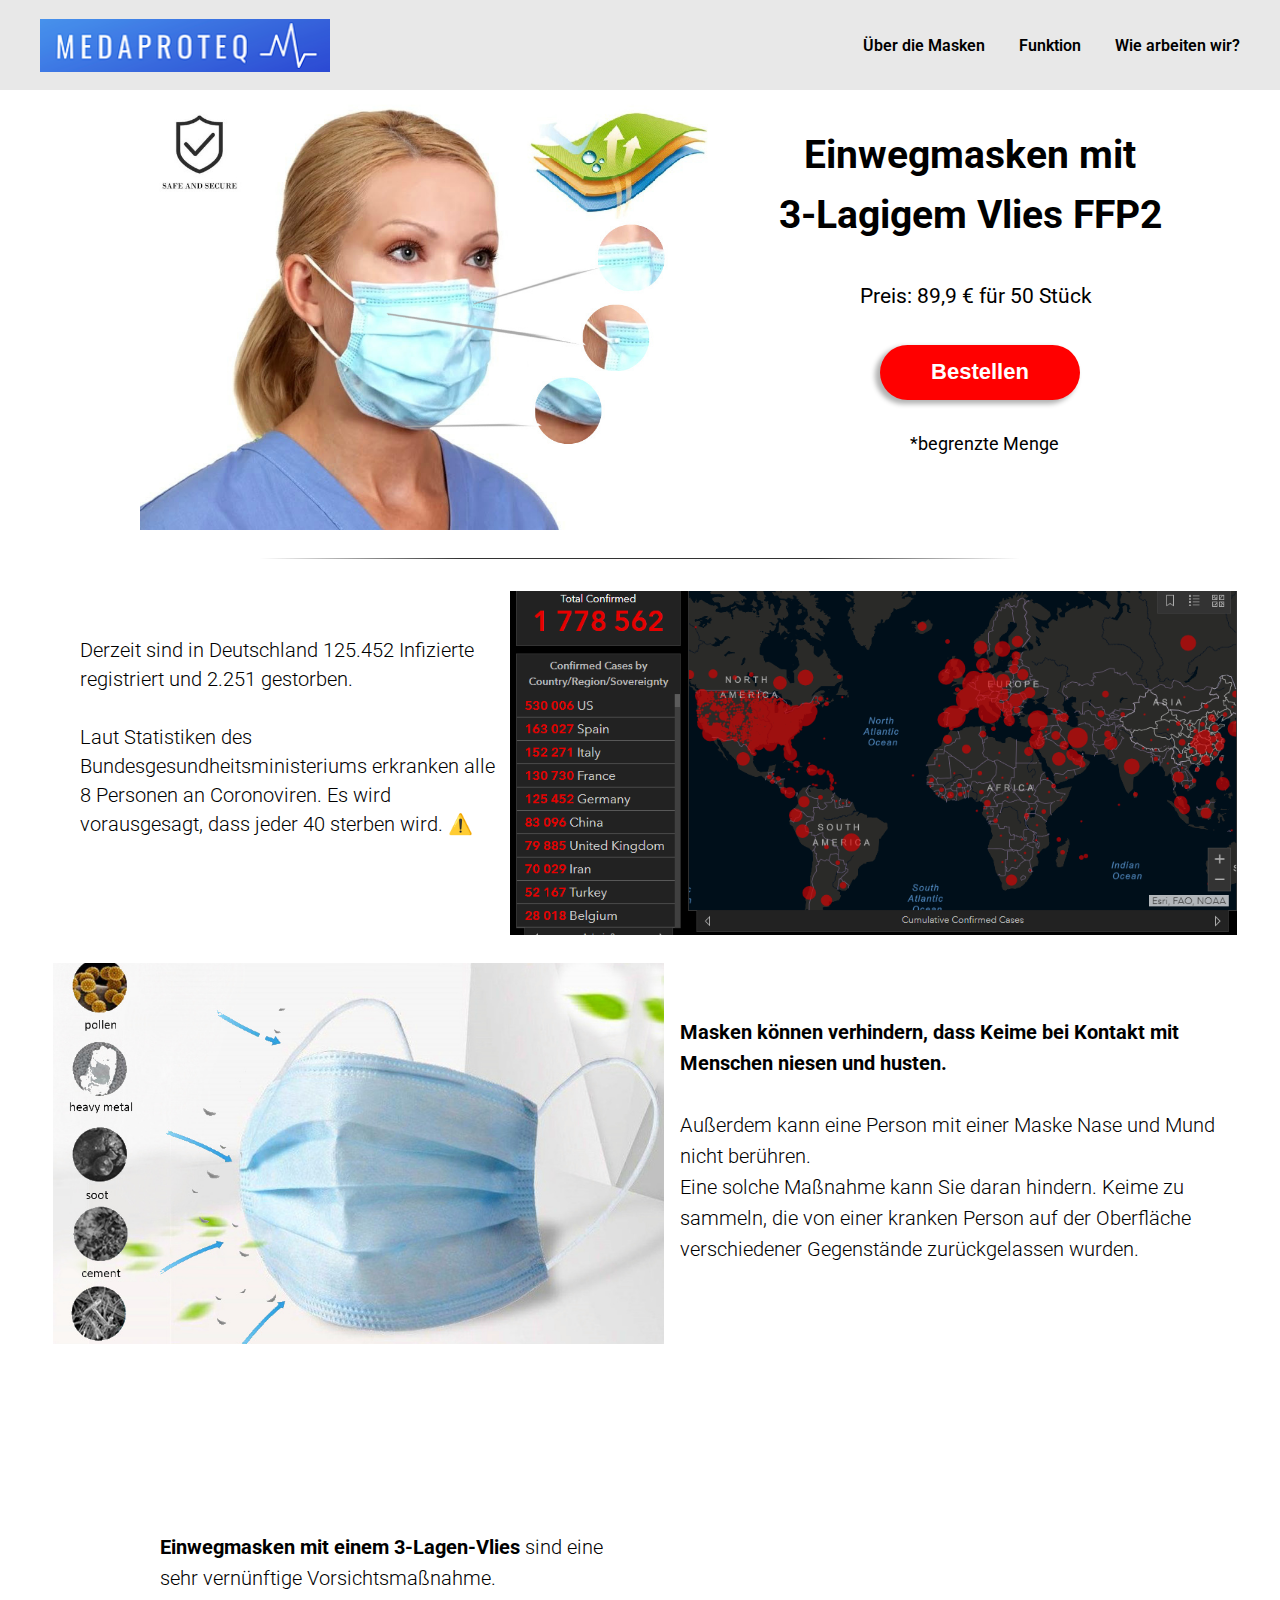
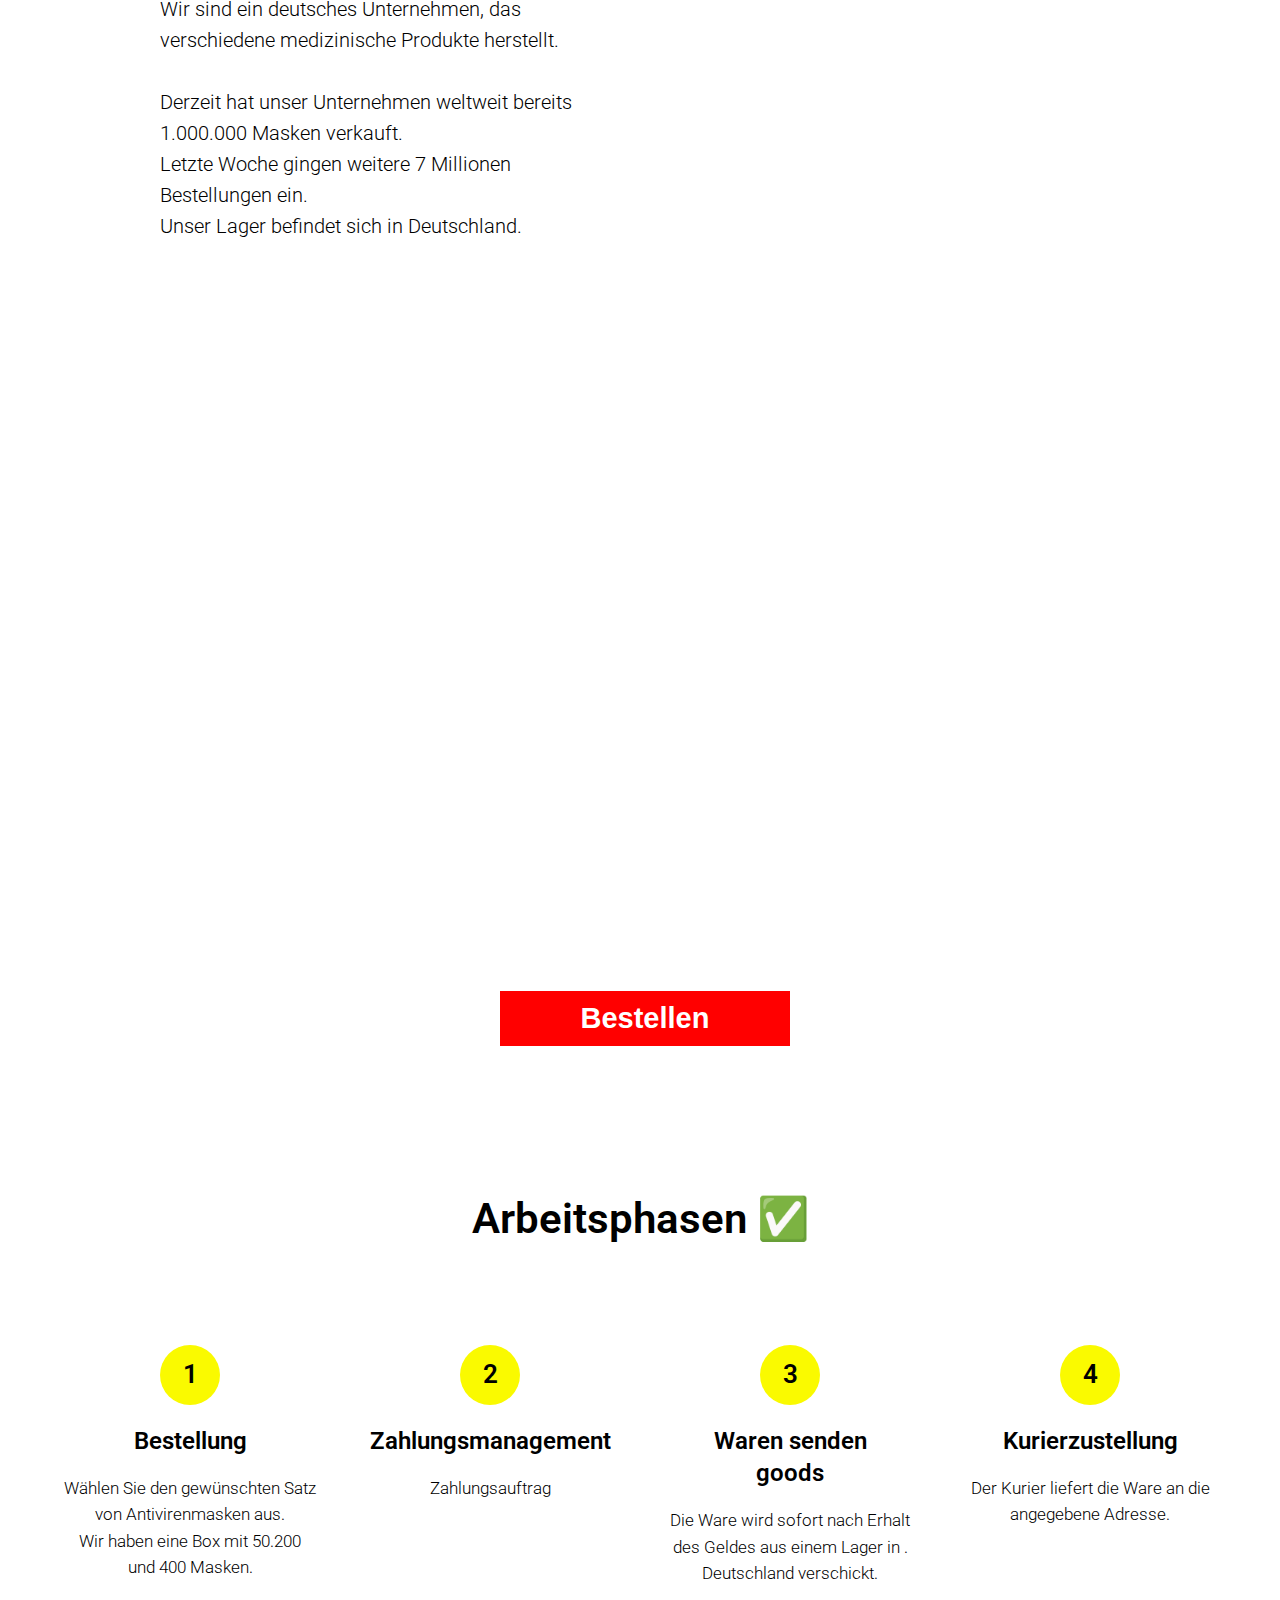
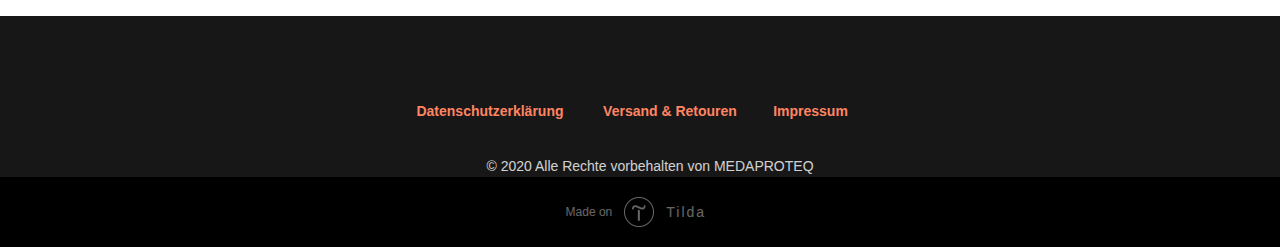
==== index.html @ 8106371a "1" ====
<!DOCTYPE html><html> <head><meta charset="utf-8" /><meta http-equiv="Content-Type" content="text/html; charset=utf-8" /><meta name="viewport" content="width=device-width, initial-scale=1.0" /> <!--metatextblock--><title>Blank page</title><meta property="og:url" content="http://oxyclean.shop/page10511395.html" /><meta property="og:title" content="Blank page" /><meta property="og:description" content="" /><meta property="og:type" content="website" /><meta property="og:image" content="images/tild3366-3938-4364-a331-626639383735__-__resize__504x__Screenshot_10.png" /> <link rel="canonical" href="http://oxyclean.shop/page10511395.html"><!--/metatextblock--><meta property="fb:app_id" content="257953674358265" /><meta name="format-detection" content="telephone=no" /><meta http-equiv="x-dns-prefetch-control" content="on"><link rel="shortcut icon" href="images/tild3234-3461-4661-b761-613837396433__oxyclean_itc-3_2.ico" type="image/x-icon" /><!-- Assets --><link rel="stylesheet" href="css/tilda-grid-3.0.min.css" type="text/css" media="all" /><link rel="stylesheet" href="css/tilda-blocks-2.12.css?t=1586794674" type="text/css" media="all" /><link rel="stylesheet" href="css/tilda-animation-1.0.min.css" type="text/css" media="all" /><link rel="stylesheet" href="css/tilda-menusub-1.0.min.css" type="text/css" media="all" /><link rel="stylesheet" href="css/tilda-slds-1.4.min.css" type="text/css" media="all" /><link rel="stylesheet" href="css/tilda-zoom-2.0.min.css" type="text/css" media="all" /><script src="js/jquery-1.10.2.min.js"></script><script src="js/tilda-scripts-2.8.min.js"></script><script src="js/tilda-blocks-2.7.js?t=1586794674"></script><script src="js/lazyload-1.3.min.js" charset="utf-8"></script><script src="js/tilda-animation-1.0.min.js" charset="utf-8"></script><script src="js/tilda-menusub-1.0.min.js" charset="utf-8"></script><script src="js/tilda-slds-1.4.min.js" charset="utf-8"></script><script src="js/hammer.min.js" charset="utf-8"></script><script src="js/tilda-zoom-2.0.min.js" charset="utf-8"></script><script type="text/javascript">window.dataLayer = window.dataLayer || [];</script><script type="text/javascript">if((/bot|google|yandex|baidu|bing|msn|duckduckbot|teoma|slurp|crawler|spider|robot|crawling|facebook/i.test(navigator.userAgent))===false && typeof(sessionStorage)!='undefined' && sessionStorage.getItem('visited')!=='y'){	var style=document.createElement('style');	style.type='text/css';	style.innerHTML='@media screen and (min-width: 980px) {.t-records {opacity: 0;}.t-records_animated {-webkit-transition: opacity ease-in-out .2s;-moz-transition: opacity ease-in-out .2s;-o-transition: opacity ease-in-out .2s;transition: opacity ease-in-out .2s;}.t-records.t-records_visible {opacity: 1;}}';	document.getElementsByTagName('head')[0].appendChild(style);	$(document).ready(function() { $('.t-records').addClass('t-records_animated'); setTimeout(function(){ $('.t-records').addClass('t-records_visible'); sessionStorage.setItem('visited','y'); },400);	});
}</script></head><body class="t-body" style="margin:0;"><!--allrecords--><div id="allrecords" data-tilda-export="yes" class="t-records" data-hook="blocks-collection-content-node" data-tilda-project-id="2121983" data-tilda-page-id="10511395" data-tilda-formskey="8c8ab8e0c16f15c90aae7429c4722054" ><div id="rec179767242" class="r t-rec t-screenmin-480px" style="background-color:#ffffff; " data-animationappear="off" data-record-type="456" data-screen-min="480px" data-bg-color="#ffffff"><!-- T456 --><div id="nav179767242marker"></div> <div class="t456__mobile"> <div class="t456__mobile_container"> <div class="t456__mobile_text t-name t-name_md" field="text">&nbsp;</div> <div class="t456__burger"> <span></span> <span></span> <span></span> <span></span> </div> </div> </div><div id="nav179767242" class="t456 t456__hidden t456__positionstatic " style="background-color: rgba(232,232,232,1); height:10vh; " data-bgcolor-hex="#e8e8e8" data-bgcolor-rgba="rgba(232,232,232,1)" data-navmarker="nav179767242marker" data-appearoffset="" data-bgopacity-two="" data-menushadow="" data-bgopacity="1" data-menu-items-align="right" data-menu="yes"> <div class="t456__maincontainer " style="height:10vh;"> <div class="t456__leftwrapper" style=""> <div style="display: block;"> <img src="images/tild3366-3938-4364-a331-626639383735__screenshot_10.png" class="t456__imglogo t456__imglogomobile" imgfield="img" style="max-width: 290px; width: 290px;" alt=""> </div> </div> <div class="t456__rightwrapper t456__menualign_right" style=""> <ul class="t456__list"> <li class="t456__list_item"><a class="t-menu__link-item" href="#rec179734307" data-menu-submenu-hook="" style="color:#000000;font-weight:600;" data-menu-item-number="1">Über die Masken</a> </li> <li class="t456__list_item"><a class="t-menu__link-item" href="#rec179719681" data-menu-submenu-hook="" style="color:#000000;font-weight:600;" data-menu-item-number="2">Funktion</a> </li> <li class="t456__list_item"><a class="t-menu__link-item" href="#rec179720417" data-menu-submenu-hook="" style="color:#000000;font-weight:600;" data-menu-item-number="3">Wie arbeiten wir?</a> </li> </ul> </div> </div></div><style>@media screen and (max-width: 980px) { #rec179767242 .t456__leftcontainer{ padding: 20px; }
}
@media screen and (max-width: 980px) { #rec179767242 .t456__imglogo{ padding: 20px 0; }
}</style><script type="text/javascript"> $(document).ready(function() { t456_highlight(); });
$(window).resize(function() { t456_setBg('179767242');
});
$(document).ready(function() { t456_setBg('179767242');
});</script><script type="text/javascript"> $(document).ready(function() { t456_createMobileMenu('179767242'); }); </script><script type="text/javascript"> $(document).ready(function() { setTimeout(function(){ t_menusub_init('179767242'); }, 500); });</script><style>@media screen and (max-width: 980px) { #rec179767242 .t-menusub__menu .t-menusub__link-item { color:#000000 !important; } #rec179767242 .t-menusub__menu .t-menusub__link-item.t-active { color:#000000 !important; }
}</style><!--[if IE 8]><style>#rec179767242 .t456 { filter: progid:DXImageTransform.Microsoft.gradient(startColorStr='#D9e8e8e8', endColorstr='#D9e8e8e8');
}</style><![endif]--> </div><div id="rec179773258" class="r t-rec t-screenmax-480px" style=" " data-animationappear="off" data-record-type="327" data-screen-max="480px" ><!-- T282 --><div id="nav179773258marker"></div><div id="nav179773258" class="t282 " data-menu="yes" data-appearoffset=""> <div class="t282__container t282__positionabsolute" style=""> <div class="t282__container__bg" style=" " data-bgcolor-hex="" data-bgcolor-rgba="" data-navmarker="nav179773258marker" data-appearoffset="" data-bgopacity="1" data-menu-shadow="0px 1px 3px rgba(0,0,0,0.)"></div> <div class="t282__container__bg_opened" style="background-color:#ebebeb;"></div> <div class="t282__menu__content "> <div class="t282__logo__container" style="height:80px;"> <div class="t282__burger"> <span style="background-color:#000000;"></span> <span style="background-color:#000000;"></span> <span style="background-color:#000000;"></span> <span style="background-color:#000000;"></span> </div> </div> </div> </div> <div class="t282__menu__container t282__closed"> <div class="t282__menu__wrapper" style="background-color:#ebebeb;"> <div class="t282__menu"> <div class="t282__menu__items"> <a class="t282__menu__item t-heading t-heading_md t-menu__link-item" href="#rec179734307" data-menu-submenu-hook="" style="color:#000000;font-size:24px;font-weight:400;">О масках</a> <a class="t282__menu__item t-heading t-heading_md t-menu__link-item" href="#rec179719681" data-menu-submenu-hook="" style="color:#000000;font-size:24px;font-weight:400;">Характеристика</a> <a class="t282__menu__item t-heading t-heading_md t-menu__link-item" href="#rec179720417" data-menu-submenu-hook="" style="color:#000000;font-size:24px;font-weight:400;">Как мы работаем</a> <a class="t282__menu__item t-heading t-heading_md t-menu__link-item" href="#rec179720458" data-menu-submenu-hook="" style="color:#000000;font-size:24px;font-weight:400;">Контакт</a> </div> </div> </div> </div> <div class="t282__overlay t282__closed"></div></div><script type="text/javascript"> $(document).ready(function() { t282_showMenu('179773258'); t282_changeSize('179773258');	t282_highlight(); }); $(window).resize(function() { t282_changeSize('179773258'); }); </script> <script type="text/javascript"> $(document).ready(function() { setTimeout(function(){ t_menusub_init('179773258'); }, 500); });</script><style>@media screen and (max-width: 980px) { #rec179773258 .t-menusub__menu .t-menusub__link-item { color:#000000 !important; } #rec179773258 .t-menusub__menu .t-menusub__link-item.t-active { color:#000000 !important; }
}</style> </div><div id="rec179773999" class="r t-rec t-screenmax-480px" style=" " data-animationappear="off" data-record-type="396" data-screen-max="480px" ><!-- T396 --><style>#rec179773999 .t396__artboard{height: 70px;background-color: #ffffff;}#rec179773999 .t396__filter{height: 70px;}#rec179773999 .t396__carrier{height: 70px;background-position: center center;background-attachment: scroll;background-size:cover;background-repeat:no-repeat;}@media screen and (max-width: 1199px){#rec179773999 .t396__artboard{height: 60px;}#rec179773999 .t396__filter{height: 60px;}#rec179773999 .t396__carrier{height: 60px;background-attachment:scroll;}}@media screen and (max-width: 959px){#rec179773999 .t396__artboard{height: 70px;}#rec179773999 .t396__filter{height: 70px;}#rec179773999 .t396__carrier{height: 70px;}}@media screen and (max-width: 639px){#rec179773999 .t396__artboard{height: 70px;}#rec179773999 .t396__filter{height: 70px;}#rec179773999 .t396__carrier{height: 70px;}}@media screen and (max-width: 479px){#rec179773999 .t396__artboard{height: 60px;}#rec179773999 .t396__filter{height: 60px;}#rec179773999 .t396__carrier{height: 60px;}}#rec179773999 .tn-elem[data-elem-id="1586700653472"]{z-index:4;top: 10px;left: calc(50% - 600px + 450px);width:290px;}#rec179773999 .tn-elem[data-elem-id="1586700653472"] .tn-atom{background-position:center center;border-color:transparent;border-style:solid;}@media screen and (max-width: 1199px){#rec179773999 .tn-elem[data-elem-id="1586700653472"]{top: 10px;left: calc(50% - 480px + 330px);}}@media screen and (max-width: 959px){#rec179773999 .tn-elem[data-elem-id="1586700653472"]{top: 10px;left: calc(50% - 320px + 160px);}}@media screen and (max-width: 639px){#rec179773999 .tn-elem[data-elem-id="1586700653472"]{top: 10px;left: calc(50% - 240px + 40px);}}@media screen and (max-width: 479px){#rec179773999 .tn-elem[data-elem-id="1586700653472"]{top: 10px;left: calc(50% - 160px + 0px);width:260px;}}</style> <div class='t396'><div class="t396__artboard" data-artboard-recid="179773999"	data-artboard-height="70"	data-artboard-height-res-960="60"	data-artboard-height-res-640="70"	data-artboard-height-res-480="70"	data-artboard-height-res-320="60"	data-artboard-height_vh=""	data-artboard-valign="center"	data-artboard-ovrflw=""	> <div class="t396__carrier" data-artboard-recid="179773999"></div> <div class="t396__filter" data-artboard-recid="179773999"></div> <div class='t396__elem tn-elem tn-elem__1797739991586700653472' data-elem-id='1586700653472' data-elem-type='image'	data-field-top-value="10"	data-field-top-res-960-value="10"	data-field-top-res-640-value="10"	data-field-top-res-480-value="10"	data-field-top-res-320-value="10"	data-field-left-value="450"	data-field-left-res-960-value="330"	data-field-left-res-640-value="160"	data-field-left-res-480-value="40"	data-field-left-res-320-value="0"	data-field-width-value="290"	data-field-width-res-320-value="260"	data-field-axisy-value="top"	data-field-axisx-value="left"	data-field-container-value="grid"	data-field-topunits-value=""	data-field-leftunits-value=""	data-field-heightunits-value=""	data-field-widthunits-value="" > <div class='tn-atom' > <img class='tn-atom__img t-img' data-original='images/tild3432-6261-4565-a236-353438643538__screenshot_10.png' imgfield='tn_img_1586700653472'> </div> </div> </div> </div> <script>$( document ).ready(function() { t396_init('179773999');
});</script><!-- /T396 --></div><div id="rec179704103" class="r t-rec t-rec_pt_0 t-rec_pb_15" style="padding-top:0px;padding-bottom:15px; " data-animationappear="off" data-record-type="396" ><!-- T396 --><style>#rec179704103 .t396__artboard{height: 440px;background-color: #ffffff;}#rec179704103 .t396__filter{height: 440px;}#rec179704103 .t396__carrier{height: 440px;background-position: center center;background-attachment: scroll;background-size:cover;background-repeat:no-repeat;}@media screen and (max-width: 1199px){#rec179704103 .t396__artboard{height: 410px;}#rec179704103 .t396__filter{height: 410px;}#rec179704103 .t396__carrier{height: 410px;background-attachment:scroll;}}@media screen and (max-width: 959px){#rec179704103 .t396__artboard{height: 280px;}#rec179704103 .t396__filter{height: 280px;}#rec179704103 .t396__carrier{height: 280px;}}@media screen and (max-width: 639px){#rec179704103 .t396__artboard{height: 210px;}#rec179704103 .t396__filter{height: 210px;}#rec179704103 .t396__carrier{height: 210px;}}@media screen and (max-width: 479px){#rec179704103 .t396__artboard{height: 540px;}#rec179704103 .t396__filter{height: 540px;}#rec179704103 .t396__carrier{height: 540px;}}#rec179704103 .tn-elem[data-elem-id="1470210011265"]{color:#000000;z-index:3;top: 580px;left: calc(50% - 600px + 610px);width:410px;}#rec179704103 .tn-elem[data-elem-id="1470210011265"] .tn-atom{color:#000000;font-size:20px;font-family:'Arial',Arial,sans-serif;line-height:1.55;font-weight:400;background-position:center center;border-color:transparent;border-style:solid;}@media screen and (max-width: 1199px){}@media screen and (max-width: 959px){}@media screen and (max-width: 639px){}@media screen and (max-width: 479px){}#rec179704103 .tn-elem[data-elem-id="1470210224069"]{z-index:1;top: -120px;left: calc(50% - 600px + 981px);width:100px;height:100px;}#rec179704103 .tn-elem[data-elem-id="1470210224069"] .tn-atom{background-color:#fff705;background-position:center center;border-color:transparent;border-style:solid;}@media screen and (max-width: 1199px){}@media screen and (max-width: 959px){}@media screen and (max-width: 639px){}@media screen and (max-width: 479px){}#rec179704103 .tn-elem[data-elem-id="1586672551697"]{z-index:7;top: 565px;left: calc(50% - 600px + 160px);width:430px;}#rec179704103 .tn-elem[data-elem-id="1586672551697"] .tn-atom{background-position:center center;border-color:transparent;border-style:solid;}@media screen and (max-width: 1199px){#rec179704103 .tn-elem[data-elem-id="1586672551697"]{top: 470px;left: calc(50% - 480px + -230px);width:390px;}}@media screen and (max-width: 959px){#rec179704103 .tn-elem[data-elem-id="1586672551697"]{top: 195px;left: calc(50% - 320px + -310px);width:260px;}}@media screen and (max-width: 639px){#rec179704103 .tn-elem[data-elem-id="1586672551697"]{top: 190px;left: calc(50% - 240px + -290px);width:260px;}}@media screen and (max-width: 479px){#rec179704103 .tn-elem[data-elem-id="1586672551697"]{top: 50px;left: calc(50% - 160px + 430px);width:320px;}}#rec179704103 .tn-elem[data-elem-id="1586672704210"]{color:#000000;text-align:center;z-index:13;top: 35px;left: calc(50% - 600px + 670px);width:520px;}#rec179704103 .tn-elem[data-elem-id="1586672704210"] .tn-atom{color:#000000;font-size:39px;font-family:'Roboto',Arial,sans-serif;line-height:1.55;font-weight:400;background-position:center center;border-color:transparent;border-style:solid;}@media screen and (max-width: 1199px){#rec179704103 .tn-elem[data-elem-id="1586672704210"]{top: 45px;left: calc(50% - 480px + 550px);width:400px;}#rec179704103 .tn-elem[data-elem-id="1586672704210"] .tn-atom{font-size:28px;}}@media screen and (max-width: 959px){#rec179704103 .tn-elem[data-elem-id="1586672704210"]{top: 30px;left: calc(50% - 320px + 340px);width:290px;}#rec179704103 .tn-elem[data-elem-id="1586672704210"]{text-align:center;}#rec179704103 .tn-elem[data-elem-id="1586672704210"] .tn-atom{font-size:22px;}}@media screen and (max-width: 639px){#rec179704103 .tn-elem[data-elem-id="1586672704210"]{top: 10px;left: calc(50% - 240px + 250px);width:220px;}#rec179704103 .tn-elem[data-elem-id="1586672704210"]{text-align:center;}#rec179704103 .tn-elem[data-elem-id="1586672704210"] .tn-atom{font-size:18px;}}@media screen and (max-width: 479px){#rec179704103 .tn-elem[data-elem-id="1586672704210"]{top: 265px;left: calc(50% - 160px + 0px);width:320px;}#rec179704103 .tn-elem[data-elem-id="1586672704210"]{text-align:center;}#rec179704103 .tn-elem[data-elem-id="1586672704210"] .tn-atom{font-size:26px;line-height:1.45;}}#rec179704103 .tn-elem[data-elem-id="1586673121575"]{color:#000000;z-index:8;top: 190px;left: calc(50% - 600px + 820px);width:560px;}#rec179704103 .tn-elem[data-elem-id="1586673121575"] .tn-atom{color:#000000;font-size:21px;font-family:'Roboto',Arial,sans-serif;line-height:1.55;font-weight:400;background-position:center center;border-color:transparent;border-style:solid;}@media screen and (max-width: 1199px){#rec179704103 .tn-elem[data-elem-id="1586673121575"]{top: 200px;left: calc(50% - 480px + 650px);}}@media screen and (max-width: 959px){#rec179704103 .tn-elem[data-elem-id="1586673121575"]{top: 140px;left: calc(50% - 320px + 400px);}#rec179704103 .tn-elem[data-elem-id="1586673121575"] .tn-atom{font-size:18px;}}@media screen and (max-width: 639px){#rec179704103 .tn-elem[data-elem-id="1586673121575"]{top: 110px;left: calc(50% - 240px + 290px);}#rec179704103 .tn-elem[data-elem-id="1586673121575"] .tn-atom{font-size:16px;}}@media screen and (max-width: 479px){#rec179704103 .tn-elem[data-elem-id="1586673121575"]{top: 385px;left: calc(50% - 160px + 60px);width:330px;}#rec179704103 .tn-elem[data-elem-id="1586673121575"] .tn-atom{font-size:18px;line-height:1.45;letter-spacing:0px;}}#rec179704103 .tn-elem[data-elem-id="1586673309900"]{color:#ffffff;text-align:center;z-index:9;top: 255px;left: calc(50% - 600px + 840px);width:200px;height:55px;}#rec179704103 .tn-elem[data-elem-id="1586673309900"] .tn-atom{color:#ffffff;font-size:22px;font-family:'Arial',Arial,sans-serif;line-height:1.55;font-weight:600;border-width:1px;border-radius:30px;background-color:#ff0000;background-position:center center;border-color:transparent;border-style:solid;transition: background-color 0.2s ease-in-out, color 0.2s ease-in-out, border-color 0.2s ease-in-out;box-shadow: -4px 3px 5px 1px rgba(0,0,0,0.3);}@media screen and (max-width: 1199px){#rec179704103 .tn-elem[data-elem-id="1586673309900"]{top: 270px;left: calc(50% - 480px + 650px);}}@media screen and (max-width: 959px){#rec179704103 .tn-elem[data-elem-id="1586673309900"]{top: 200px;left: calc(50% - 320px + 400px);width:180px;height:45px;}}@media screen and (max-width: 639px){#rec179704103 .tn-elem[data-elem-id="1586673309900"]{top: 145px;left: calc(50% - 240px + 310px);width:120px;height:36px;}#rec179704103 .tn-elem[data-elem-id="1586673309900"] .tn-atom{font-size:17px;}}@media screen and (max-width: 479px){#rec179704103 .tn-elem[data-elem-id="1586673309900"]{top: 430px;left: calc(50% - 160px + 90px);width:140px;height:45px;}#rec179704103 .tn-elem[data-elem-id="1586673309900"] .tn-atom{background-color:#ff0000;border-width:1px;border-radius:30px;opacity:1;-webkit-transform:rotate(0deg); -moz-transform:rotate(0deg); transform:rotate(0deg);box-shadow: -4px 5px 5px 1px rgba(0,0,0,0.3);}}#rec179704103 .tn-elem[data-elem-id="1586673646815"]{color:#000000;z-index:11;top: 340px;left: calc(50% - 600px + 870px);width:560px;}#rec179704103 .tn-elem[data-elem-id="1586673646815"] .tn-atom{color:#000000;font-size:18px;font-family:'Roboto',Arial,sans-serif;line-height:1.55;font-weight:400;background-position:center center;border-color:transparent;border-style:solid;}@media screen and (max-width: 1199px){#rec179704103 .tn-elem[data-elem-id="1586673646815"]{top: 355px;left: calc(50% - 480px + 660px);}#rec179704103 .tn-elem[data-elem-id="1586673646815"] .tn-atom{font-size:14px;}}@media screen and (max-width: 959px){#rec179704103 .tn-elem[data-elem-id="1586673646815"]{top: 260px;left: calc(50% - 320px + 400px);}#rec179704103 .tn-elem[data-elem-id="1586673646815"] .tn-atom{font-size:14px;}}@media screen and (max-width: 639px){#rec179704103 .tn-elem[data-elem-id="1586673646815"]{top: 190px;left: calc(50% - 240px + 290px);}#rec179704103 .tn-elem[data-elem-id="1586673646815"] .tn-atom{font-size:12px;}}@media screen and (max-width: 479px){#rec179704103 .tn-elem[data-elem-id="1586673646815"]{top: 495px;left: calc(50% - 160px + 100px);}#rec179704103 .tn-elem[data-elem-id="1586673646815"]{color:#242424;}#rec179704103 .tn-elem[data-elem-id="1586673646815"] .tn-atom{color:#242424;font-size:16px;}}#rec179704103 .tn-elem[data-elem-id="1586674040257"]{color:#000000;z-index:12;top: 620px;left: calc(50% - 600px + 140px);width:560px;}#rec179704103 .tn-elem[data-elem-id="1586674040257"] .tn-atom{color:#000000;font-size:20px;font-family:'Roboto',Arial,sans-serif;line-height:1.55;font-weight:400;background-position:center center;border-color:transparent;border-style:solid;}@media screen and (max-width: 1199px){}@media screen and (max-width: 959px){}@media screen and (max-width: 639px){#rec179704103 .tn-elem[data-elem-id="1586674040257"]{top: 315px;left: calc(50% - 240px + -360px);}}@media screen and (max-width: 479px){#rec179704103 .tn-elem[data-elem-id="1586674040257"]{top: 415px;left: calc(50% - 160px + -130px);width:330px;}#rec179704103 .tn-elem[data-elem-id="1586674040257"] .tn-atom{font-size:18px;line-height:1.45;letter-spacing:0px;}}#rec179704103 .tn-elem[data-elem-id="1586688936028"]{z-index:10;top: 5px;left: calc(50% - 600px + 100px);width:568px;}#rec179704103 .tn-elem[data-elem-id="1586688936028"] .tn-atom{background-position:center center;border-color:transparent;border-style:solid;}@media screen and (max-width: 1199px){#rec179704103 .tn-elem[data-elem-id="1586688936028"]{top: 30px;left: calc(50% - 480px + 50px);width:488px;}}@media screen and (max-width: 959px){#rec179704103 .tn-elem[data-elem-id="1586688936028"]{top: 25px;left: calc(50% - 320px + 10px);width:328px;}}@media screen and (max-width: 639px){#rec179704103 .tn-elem[data-elem-id="1586688936028"]{top: 15px;left: calc(50% - 240px + 20px);width:248px;}}@media screen and (max-width: 479px){#rec179704103 .tn-elem[data-elem-id="1586688936028"]{top: 15px;left: calc(50% - 160px + 0px);width:318px;}}</style> <div class='t396'><div class="t396__artboard" data-artboard-recid="179704103"	data-artboard-height="440"	data-artboard-height-res-960="410"	data-artboard-height-res-640="280"	data-artboard-height-res-480="210"	data-artboard-height-res-320="540"	data-artboard-height_vh=""	data-artboard-valign="center"	data-artboard-ovrflw=""	> <div class="t396__carrier" data-artboard-recid="179704103"></div> <div class="t396__filter" data-artboard-recid="179704103"></div> <div class='t396__elem tn-elem tn-elem__1797041031470210011265' data-elem-id='1470210011265' data-elem-type='text'	data-field-top-value="580"	data-field-left-value="610"	data-field-width-value="410"	data-field-axisy-value="top"	data-field-axisx-value="left"	data-field-container-value="grid"	data-field-topunits-value=""	data-field-leftunits-value=""	data-field-heightunits-value=""	data-field-widthunits-value="" > <div class='tn-atom' field='tn_text_1470210011265' >Click „Block Editor” to enter the edit mode. Use layers, shapes and customize adaptability. Everything is in your hands.</div> </div> <div class='t396__elem tn-elem tn-elem__1797041031470210224069' data-elem-id='1470210224069' data-elem-type='shape'	data-field-top-value="-120"	data-field-left-value="981"	data-field-height-value="100"	data-field-width-value="100"	data-field-axisy-value="top"	data-field-axisx-value="left"	data-field-container-value="grid"	data-field-topunits-value=""	data-field-leftunits-value=""	data-field-heightunits-value=""	data-field-widthunits-value="" > <div class='tn-atom' > </div> </div> <div class='t396__elem tn-elem tn-elem__1797041031586672551697' data-elem-id='1586672551697' data-elem-type='image'	data-field-top-value="565"	data-field-top-res-960-value="470"	data-field-top-res-640-value="195"	data-field-top-res-480-value="190"	data-field-top-res-320-value="50"	data-field-left-value="160"	data-field-left-res-960-value="-230"	data-field-left-res-640-value="-310"	data-field-left-res-480-value="-290"	data-field-left-res-320-value="430"	data-field-width-value="430"	data-field-width-res-960-value="390"	data-field-width-res-640-value="260"	data-field-width-res-480-value="260"	data-field-width-res-320-value="320"	data-field-axisy-value="top"	data-field-axisx-value="left"	data-field-container-value="grid"	data-field-topunits-value=""	data-field-leftunits-value=""	data-field-heightunits-value=""	data-field-widthunits-value="" > <div class='tn-atom' > <img class='tn-atom__img t-img' data-original='images/tild3063-3835-4262-b431-383037323333__maxresdefault.jpg' imgfield='tn_img_1586672551697'> </div> </div> <div class='t396__elem tn-elem tn-elem__1797041031586672704210' data-elem-id='1586672704210' data-elem-type='text'	data-field-top-value="35"	data-field-top-res-960-value="45"	data-field-top-res-640-value="30"	data-field-top-res-480-value="10"	data-field-top-res-320-value="265"	data-field-left-value="670"	data-field-left-res-960-value="550"	data-field-left-res-640-value="340"	data-field-left-res-480-value="250"	data-field-left-res-320-value="0"	data-field-width-value="520"	data-field-width-res-960-value="400"	data-field-width-res-640-value="290"	data-field-width-res-480-value="220"	data-field-width-res-320-value="320"	data-field-axisy-value="top"	data-field-axisx-value="left"	data-field-container-value="grid"	data-field-topunits-value=""	data-field-leftunits-value=""	data-field-heightunits-value=""	data-field-widthunits-value="" > <div class='tn-atom' field='tn_text_1586672704210' ><strong>Einwegmasken mit <br>3-Lagigem <strong>Vlies</strong> FFP2</strong></div> </div> <div class='t396__elem tn-elem tn-elem__1797041031586673121575' data-elem-id='1586673121575' data-elem-type='text'	data-field-top-value="190"	data-field-top-res-960-value="200"	data-field-top-res-640-value="140"	data-field-top-res-480-value="110"	data-field-top-res-320-value="385"	data-field-left-value="820"	data-field-left-res-960-value="650"	data-field-left-res-640-value="400"	data-field-left-res-480-value="290"	data-field-left-res-320-value="60"	data-field-width-value="560"	data-field-width-res-320-value="330"	data-field-axisy-value="top"	data-field-axisx-value="left"	data-field-container-value="grid"	data-field-topunits-value=""	data-field-leftunits-value=""	data-field-heightunits-value=""	data-field-widthunits-value="" > <div class='tn-atom' field='tn_text_1586673121575' >Preis: 89,9 € für 50 Stück<br><br></div> </div> <div class='t396__elem tn-elem tn-elem__1797041031586673309900' data-elem-id='1586673309900' data-elem-type='button'	data-field-top-value="255"	data-field-top-res-960-value="270"	data-field-top-res-640-value="200"	data-field-top-res-480-value="145"	data-field-top-res-320-value="430"	data-field-left-value="840"	data-field-left-res-960-value="650"	data-field-left-res-640-value="400"	data-field-left-res-480-value="310"	data-field-left-res-320-value="90"	data-field-height-value="55"	data-field-height-res-640-value="45"	data-field-height-res-480-value="36"	data-field-height-res-320-value="45"	data-field-width-value="200"	data-field-width-res-640-value="180"	data-field-width-res-480-value="120"	data-field-width-res-320-value="140"	data-field-axisy-value="top"	data-field-axisx-value="left"	data-field-container-value="grid"	data-field-topunits-value=""	data-field-leftunits-value=""	data-field-heightunits-value=""	data-field-widthunits-value="" > <a class='tn-atom' href="https://www.medaproteq.com/product-page/einweg-gesichtsschutzmaske-3-lagig-vlies-wei%C3%9F-blau" >Bestellen</a> </div> <div class='t396__elem tn-elem tn-elem__1797041031586673646815' data-elem-id='1586673646815' data-elem-type='text'	data-field-top-value="340"	data-field-top-res-960-value="355"	data-field-top-res-640-value="260"	data-field-top-res-480-value="190"	data-field-top-res-320-value="495"	data-field-left-value="870"	data-field-left-res-960-value="660"	data-field-left-res-640-value="400"	data-field-left-res-480-value="290"	data-field-left-res-320-value="100"	data-field-width-value="560"	data-field-axisy-value="top"	data-field-axisx-value="left"	data-field-container-value="grid"	data-field-topunits-value=""	data-field-leftunits-value=""	data-field-heightunits-value=""	data-field-widthunits-value="" > <div class='tn-atom' field='tn_text_1586673646815' >*begrenzte Menge</div> </div> <div class='t396__elem tn-elem tn-elem__1797041031586674040257' data-elem-id='1586674040257' data-elem-type='text'	data-field-top-value="620"	data-field-top-res-480-value="315"	data-field-top-res-320-value="415"	data-field-left-value="140"	data-field-left-res-480-value="-360"	data-field-left-res-320-value="-130"	data-field-width-value="560"	data-field-width-res-320-value="330"	data-field-axisy-value="top"	data-field-axisx-value="left"	data-field-container-value="grid"	data-field-topunits-value=""	data-field-leftunits-value=""	data-field-heightunits-value=""	data-field-widthunits-value="" > <div class='tn-atom' field='tn_text_1586674040257' >Цена</div> </div> <div class='t396__elem tn-elem tn-elem__1797041031586688936028' data-elem-id='1586688936028' data-elem-type='image'	data-field-top-value="5"	data-field-top-res-960-value="30"	data-field-top-res-640-value="25"	data-field-top-res-480-value="15"	data-field-top-res-320-value="15"	data-field-left-value="100"	data-field-left-res-960-value="50"	data-field-left-res-640-value="10"	data-field-left-res-480-value="20"	data-field-left-res-320-value="0"	data-field-width-value="568"	data-field-width-res-960-value="488"	data-field-width-res-640-value="328"	data-field-width-res-480-value="248"	data-field-width-res-320-value="318"	data-field-axisy-value="top"	data-field-axisx-value="left"	data-field-container-value="grid"	data-field-topunits-value=""	data-field-leftunits-value=""	data-field-heightunits-value=""	data-field-widthunits-value="" > <div class='tn-atom' > <img class='tn-atom__img t-img' data-original='images/tild6334-3064-4261-a464-313064343534__image.jpg' imgfield='tn_img_1586688936028'> </div> </div> </div> </div> <script>$( document ).ready(function() { t396_init('179704103');
});</script><!-- /T396 --></div><div id="rec179696580" class="r t-rec t-rec_pt_0 t-rec_pb_15" style="padding-top:0px;padding-bottom:15px; " data-record-type="363" ><!-- T029 --><div class="t029"> <div class="t029__container t-container"> <div class="t029__col t-col t-col_8"> <div class="t029__linewrapper" style="opacity:0.8;"> <div class="t029__opacity t029__opacity_left" style="background-image: -moz-linear-gradient(right, #000000, rgba(0,0,0,0)); background-image: -webkit-linear-gradient(right, #000000, rgba(0,0,0,0)); background-image: -o-linear-gradient(right, #000000, rgba(0,0,0,0)); background-image: -ms-linear-gradient(right, #000000, rgba(0,0,0,0));"></div> <div class="t029__line" style="background: #000000;"></div> <div class="t029__opacity t029__opacity_right" style="background-image: -moz-linear-gradient(left, #000000, rgba(0,0,0,0)); background-image: -webkit-linear-gradient(left, #000000, rgba(0,0,0,0)); background-image: -o-linear-gradient(left, #000000, rgba(0,0,0,0)); background-image: -ms-linear-gradient(left, #000000, rgba(0,0,0,0));"></div> </div> </div> </div></div></div><div id="rec179696346" class="r t-rec t-rec_pt_0" style="padding-top:0px;background-color:#dedede; " data-animationappear="off" data-record-type="396" data-bg-color="#dedede"><!-- T396 --><style>#rec179696346 .t396__artboard{height: 356px;background-color: #ffffff;}#rec179696346 .t396__filter{height: 356px;}#rec179696346 .t396__carrier{height: 356px;background-position: center center;background-attachment: scroll;background-size:cover;background-repeat:no-repeat;}@media screen and (max-width: 1199px){#rec179696346 .t396__artboard{height: 283px;}#rec179696346 .t396__filter{height: 283px;}#rec179696346 .t396__carrier{height: 283px;background-attachment:scroll;}}@media screen and (max-width: 959px){#rec179696346 .t396__artboard{height: 417px;}#rec179696346 .t396__filter{height: 417px;}#rec179696346 .t396__carrier{height: 417px;}}@media screen and (max-width: 639px){#rec179696346 .t396__artboard{height: 677px;}#rec179696346 .t396__filter{height: 677px;}#rec179696346 .t396__carrier{height: 677px;}}@media screen and (max-width: 479px){#rec179696346 .t396__artboard{height: 397px;}#rec179696346 .t396__filter{height: 397px;}#rec179696346 .t396__carrier{height: 397px;}}#rec179696346 .tn-elem[data-elem-id="1470209944682"]{color:#000000;text-align:center;z-index:2;top: 30px;left: calc(50% - 600px + 20px);width:460px;}#rec179696346 .tn-elem[data-elem-id="1470209944682"] .tn-atom{color:#000000;font-size:42px;font-family:'Arial',Arial,sans-serif;line-height:1.2;font-weight:700;background-position:center center;border-color:transparent;border-style:solid;}@media screen and (max-width: 1199px){#rec179696346 .tn-elem[data-elem-id="1470209944682"]{top: 20px;left: calc(50% - 480px + 30px);width:380px;}#rec179696346 .tn-elem[data-elem-id="1470209944682"] .tn-atom{font-size:38px;}}@media screen and (max-width: 959px){#rec179696346 .tn-elem[data-elem-id="1470209944682"]{top: 20px;left: calc(50% - 320px + 10px);width:600px;}}@media screen and (max-width: 639px){#rec179696346 .tn-elem[data-elem-id="1470209944682"]{top: 15px;left: calc(50% - 240px + 10px);width:460px;}#rec179696346 .tn-elem[data-elem-id="1470209944682"] .tn-atom{font-size:30px;}}@media screen and (max-width: 479px){#rec179696346 .tn-elem[data-elem-id="1470209944682"]{top: 5px;left: calc(50% - 160px + -10px);width:340px;}#rec179696346 .tn-elem[data-elem-id="1470209944682"]{text-align:center;}}#rec179696346 .tn-elem[data-elem-id="1470210011265"]{color:#000000;z-index:3;top: 50px;left: calc(50% - 600px + 40px);width:420px;}#rec179696346 .tn-elem[data-elem-id="1470210011265"] .tn-atom{color:#000000;font-size:20px;font-family:'Roboto',Arial,sans-serif;line-height:1.45;font-weight:300;background-position:center center;border-color:transparent;border-style:solid;}@media screen and (max-width: 1199px){#rec179696346 .tn-elem[data-elem-id="1470210011265"]{top: 45px;left: calc(50% - 480px + 10px);width:380px;}#rec179696346 .tn-elem[data-elem-id="1470210011265"] .tn-atom{font-size:18px;}}@media screen and (max-width: 959px){#rec179696346 .tn-elem[data-elem-id="1470210011265"]{top: 10px;left: calc(50% - 320px + 20px);width:620px;}}@media screen and (max-width: 639px){#rec179696346 .tn-elem[data-elem-id="1470210011265"]{top: 10px;left: calc(50% - 240px + 10px);width:460px;}#rec179696346 .tn-elem[data-elem-id="1470210011265"] .tn-atom{font-size:16px;line-height:1.45;}}@media screen and (max-width: 479px){#rec179696346 .tn-elem[data-elem-id="1470210011265"]{top: 5px;left: calc(50% - 160px + 0px);width:330px;}#rec179696346 .tn-elem[data-elem-id="1470210011265"] .tn-atom{font-size:20px;}}#rec179696346 .tn-elem[data-elem-id="1586678041783"]{z-index:4;top: 5px;left: calc(50% - 600px + 470px);width:727px;}#rec179696346 .tn-elem[data-elem-id="1586678041783"] .tn-atom{background-position:center center;border-color:transparent;border-style:solid;}@media screen and (max-width: 1199px){#rec179696346 .tn-elem[data-elem-id="1586678041783"]{top: 10px;left: calc(50% - 480px + 400px);width:547px;}}@media screen and (max-width: 959px){#rec179696346 .tn-elem[data-elem-id="1586678041783"]{top: 150px;left: calc(50% - 320px + 50px);}}@media screen and (max-width: 639px){#rec179696346 .tn-elem[data-elem-id="1586678041783"]{top: 155px;left: calc(50% - 240px + 40px);width:397px;}}@media screen and (max-width: 479px){#rec179696346 .tn-elem[data-elem-id="1586678041783"]{top: 245px;left: calc(50% - 160px + 0px);width:317px;}}</style> <div class='t396'><div class="t396__artboard" data-artboard-recid="179696346"	data-artboard-height="356"	data-artboard-height-res-960="283"	data-artboard-height-res-640="417"	data-artboard-height-res-480="677"	data-artboard-height-res-320="397"	data-artboard-height_vh=""	data-artboard-valign="center"	data-artboard-ovrflw=""	> <div class="t396__carrier" data-artboard-recid="179696346"></div> <div class="t396__filter" data-artboard-recid="179696346"></div> <div class='t396__elem tn-elem tn-elem__1796963461470209944682' data-elem-id='1470209944682' data-elem-type='text'	data-field-top-value="30"	data-field-top-res-960-value="20"	data-field-top-res-640-value="20"	data-field-top-res-480-value="15"	data-field-top-res-320-value="5"	data-field-left-value="20"	data-field-left-res-960-value="30"	data-field-left-res-640-value="10"	data-field-left-res-480-value="10"	data-field-left-res-320-value="-10"	data-field-width-value="460"	data-field-width-res-960-value="380"	data-field-width-res-640-value="600"	data-field-width-res-480-value="460"	data-field-width-res-320-value="340"	data-field-axisy-value="top"	data-field-axisx-value="left"	data-field-container-value="grid"	data-field-topunits-value=""	data-field-leftunits-value=""	data-field-heightunits-value=""	data-field-widthunits-value="" > <div class='tn-atom' field='tn_text_1470209944682' ></div> </div> <div class='t396__elem tn-elem tn-elem__1796963461470210011265' data-elem-id='1470210011265' data-elem-type='text'	data-field-top-value="50"	data-field-top-res-960-value="45"	data-field-top-res-640-value="10"	data-field-top-res-480-value="10"	data-field-top-res-320-value="5"	data-field-left-value="40"	data-field-left-res-960-value="10"	data-field-left-res-640-value="20"	data-field-left-res-480-value="10"	data-field-left-res-320-value="0"	data-field-width-value="420"	data-field-width-res-960-value="380"	data-field-width-res-640-value="620"	data-field-width-res-480-value="460"	data-field-width-res-320-value="330"	data-field-axisy-value="top"	data-field-axisx-value="left"	data-field-container-value="grid"	data-field-topunits-value=""	data-field-leftunits-value=""	data-field-heightunits-value=""	data-field-widthunits-value="" > <div class='tn-atom' field='tn_text_1470210011265' >Derzeit sind in Deutschland 125.452 Infizierte registriert und 2.251 gestorben.<br /><br />Laut Statistiken des<br />Bundesgesundheitsministeriums erkranken alle 8 Personen an Coronoviren. Es wird vorausgesagt, dass jeder 40 sterben wird. ⚠️</div> </div> <div class='t396__elem tn-elem tn-elem__1796963461586678041783' data-elem-id='1586678041783' data-elem-type='image'	data-field-top-value="5"	data-field-top-res-960-value="10"	data-field-top-res-640-value="150"	data-field-top-res-480-value="155"	data-field-top-res-320-value="245"	data-field-left-value="470"	data-field-left-res-960-value="400"	data-field-left-res-640-value="50"	data-field-left-res-480-value="40"	data-field-left-res-320-value="0"	data-field-width-value="727"	data-field-width-res-960-value="547"	data-field-width-res-480-value="397"	data-field-width-res-320-value="317"	data-field-axisy-value="top"	data-field-axisx-value="left"	data-field-container-value="grid"	data-field-topunits-value=""	data-field-leftunits-value=""	data-field-heightunits-value=""	data-field-widthunits-value="" > <div class='tn-atom' > <img class='tn-atom__img t-img' data-original='images/tild6663-6665-4438-a137-343663393439__screenshot_11.png' imgfield='tn_img_1586678041783'> </div> </div> </div> </div> <script>$( document ).ready(function() { t396_init('179696346');
});</script><!-- /T396 --></div><div id="rec179734307" class="r t-rec t-screenmin-980px" style=" " data-record-type="396" data-screen-min="980px" ><!-- T396 --><style>#rec179734307 .t396__artboard{height: 410px;background-color: #ffffff;}#rec179734307 .t396__filter{height: 410px;}#rec179734307 .t396__carrier{height: 410px;background-position: center center;background-attachment: scroll;background-size:cover;background-repeat:no-repeat;}@media screen and (max-width: 1199px){#rec179734307 .t396__artboard{height: 350px;}#rec179734307 .t396__filter{height: 350px;}#rec179734307 .t396__carrier{height: 350px;background-attachment:scroll;}}@media screen and (max-width: 959px){#rec179734307 .t396__artboard{height: 1160px;}#rec179734307 .t396__filter{height: 1160px;}#rec179734307 .t396__carrier{height: 1160px;}}@media screen and (max-width: 639px){#rec179734307 .t396__artboard{height: 880px;}#rec179734307 .t396__filter{height: 880px;}#rec179734307 .t396__carrier{height: 880px;}}@media screen and (max-width: 479px){#rec179734307 .t396__artboard{height: 770px;}#rec179734307 .t396__filter{height: 770px;}#rec179734307 .t396__carrier{height: 770px;}}#rec179734307 .tn-elem[data-elem-id="1474040541235"]{z-index:4;top: 21px;left: calc(50% - 600px + 13px);width:611px;height:381px;}#rec179734307 .tn-elem[data-elem-id="1474040541235"] .tn-atom{background-position:center center;background-size:cover;background-repeat:no-repeat;border-color:transparent;border-style:solid;}@media screen and (max-width: 1199px){#rec179734307 .tn-elem[data-elem-id="1474040541235"]{top: 9px;left: calc(50% - 480px + 10px);width:470px;height:327px;}}@media screen and (max-width: 959px){#rec179734307 .tn-elem[data-elem-id="1474040541235"]{top: 10px;left: calc(50% - 320px + 41px);width:541px;height:339px;}}@media screen and (max-width: 639px){#rec179734307 .tn-elem[data-elem-id="1474040541235"]{top: 315px;left: calc(50% - 240px + 9px);width:460px;height:460px;}}@media screen and (max-width: 479px){#rec179734307 .tn-elem[data-elem-id="1474040541235"]{top: 348px;left: calc(50% - 160px + 11px);width:300px;height:300px;}}#rec179734307 .tn-elem[data-elem-id="1586695106741"]{color:#000000;z-index:6;top: 75px;left: calc(50% - 600px + 640px);width:560px;}#rec179734307 .tn-elem[data-elem-id="1586695106741"] .tn-atom{color:#000000;font-size:20px;font-family:'Roboto',Arial,sans-serif;line-height:1.55;font-weight:300;background-position:center center;border-color:transparent;border-style:solid;}@media screen and (max-width: 1199px){#rec179734307 .tn-elem[data-elem-id="1586695106741"]{top: 35px;left: calc(50% - 480px + 500px);width:450px;}}@media screen and (max-width: 959px){#rec179734307 .tn-elem[data-elem-id="1586695106741"]{top: 365px;left: calc(50% - 320px + 20px);width:610px;}}@media screen and (max-width: 639px){}@media screen and (max-width: 479px){#rec179734307 .tn-elem[data-elem-id="1586695106741"]{top: 400pxpx;left: calc(50% - 160px + 20pxpx);width:330px;}#rec179734307 .tn-elem[data-elem-id="1586695106741"] .tn-atom{font-size:18px;line-height:1.45;letter-spacing:0px;}}</style> <div class='t396'><div class="t396__artboard" data-artboard-recid="179734307"	data-artboard-height="410"	data-artboard-height-res-960="350"	data-artboard-height-res-640="1160"	data-artboard-height-res-480="880"	data-artboard-height-res-320="770"	data-artboard-height_vh=""	data-artboard-valign="center"	data-artboard-ovrflw=""	> <div class="t396__carrier" data-artboard-recid="179734307"></div> <div class="t396__filter" data-artboard-recid="179734307"></div> <div class='t396__elem tn-elem tn-elem__1797343071474040541235' data-elem-id='1474040541235' data-elem-type='shape'	data-field-top-value="21"	data-field-top-res-960-value="9"	data-field-top-res-640-value="10"	data-field-top-res-480-value="315"	data-field-top-res-320-value="348"	data-field-left-value="13"	data-field-left-res-960-value="10"	data-field-left-res-640-value="41"	data-field-left-res-480-value="9"	data-field-left-res-320-value="11"	data-field-height-value="381"	data-field-height-res-960-value="327"	data-field-height-res-640-value="339"	data-field-height-res-480-value="460"	data-field-height-res-320-value="300"	data-field-width-value="611"	data-field-width-res-960-value="470"	data-field-width-res-640-value="541"	data-field-width-res-480-value="460"	data-field-width-res-320-value="300"	data-field-axisy-value="top"	data-field-axisx-value="left"	data-field-container-value="grid"	data-field-topunits-value=""	data-field-leftunits-value=""	data-field-heightunits-value=""	data-field-widthunits-value="" > <div class='tn-atom t-bgimg' data-original="images/tild3161-6462-4234-b834-643363616436__zashhitnaja-maska-dl.jpg" style="background-image:url('images/tild3161-6462-4234-b834-643363616436__-__resize__20x__zashhitnaja-maska-dl.jpg');" > </div> </div> <div class='t396__elem tn-elem tn-elem__1797343071586695106741' data-elem-id='1586695106741' data-elem-type='text'	data-field-top-value="75"	data-field-top-res-960-value="35"	data-field-top-res-640-value="365"	data-field-top-res-320-value="400px"	data-field-left-value="640"	data-field-left-res-960-value="500"	data-field-left-res-640-value="20"	data-field-left-res-320-value="20px"	data-field-width-value="560"	data-field-width-res-960-value="450"	data-field-width-res-640-value="610"	data-field-width-res-320-value="330"	data-field-axisy-value="top"	data-field-axisx-value="left"	data-field-container-value="grid"	data-field-topunits-value=""	data-field-leftunits-value=""	data-field-heightunits-value=""	data-field-widthunits-value="" > <div class='tn-atom' field='tn_text_1586695106741' ><strong>Masken können verhindern, dass Keime bei Kontakt mit <br /> Menschen niesen und husten.</strong> <br /><br /> Außerdem kann eine Person mit einer Maske Nase und Mund nicht berühren. <br /> Eine solche Maßnahme kann Sie daran hindern. Keime zu sammeln, die von einer kranken Person auf der Oberfläche verschiedener Gegenstände zurückgelassen wurden. <br /></div> </div> </div> </div> <script>$( document ).ready(function() { t396_init('179734307');
});</script><!-- /T396 --></div><div id="rec179715077" class="r t-rec t-rec_pt_0 t-rec_pb_0 t-screenmax-480px" style="padding-top:0px;padding-bottom:0px; " data-record-type="478" data-screen-max="480px" ><!-- T478 --><div style="width: 0; height: 0; overflow: hidden;"> <div class="t478__sizer t-col t-col_6" data-auto-correct-mobile-width="false" style="height:38vh;"></div></div><div class="t478"> <div class="t-container"> <div class="t478__top t-col t-col_6 "> <div class="t478__textwrapper t-align_left" style="height:38vh;"> <div class="t478__content t-valign_middle"> <div class="t478__box"> <div class="t478__descr t-descr t-descr_md " field="descr" style="max-width:500px;"><div style="font-size:20px;" data-customstyle="yes"><strong>Masken können verhindern, dass Keime bei Kontakt mit<br />Menschen niesen und husten.</strong><br /><br />Außerdem kann eine Person mit einer Maske Nase und Mund nicht berühren.<br />Eine solche Maßnahme kann Sie daran hindern. Keime zu sammeln, die von einer kranken Person auf der Oberfläche verschiedener Gegenstände zurückgelassen wurden.</div></div> </div> </div> </div> </div> <div class="t-col t-col_6 "> <div class="t478__blockimg t-bgimg" data-original="images/tild3461-3537-4661-b838-666365393632__zashhitnaja-maska-dl.jpg" bgimgfield="img" style="background-image:url('images/tild3461-3537-4661-b838-666365393632__-__resizeb__20x__zashhitnaja-maska-dl.jpg'); height:38vh;"></div> </div> </div></div><script type="text/javascript"> $(window).resize(function() { if (typeof window.noAdaptive!="undefined" && window.noAdaptive==true && $isMobile){return;} t478_setHeight('179715077'); }); $(document).ready(function() { t478_setHeight('179715077'); }); $('.t478').bind('displayChanged',function(){ t478_setHeight('179715077'); });</script></div><div id="rec179715310" class="r t-rec t-rec_pt_30 t-rec_pb_30" style="padding-top:30px;padding-bottom:30px; " data-animationappear="off" data-record-type="677" ><!-- T677 --><div class="t677"> <div class="t-container t-container_flex"> <div class="t677__col t-col t-col_5 t-prefix_1"> <div class="t677__textwrapper t-align_left"> <div class="t677__content t-valign_middle"> <div class="t677__descr t-descr t-descr_md " field="descr" style="font-size:20px;"><strong></strong><strong>Einwegmasken mit einem 3-Lagen-Vlies</strong> sind eine sehr vernünftige Vorsichtsmaßnahme.<br />Wir sind ein deutsches Unternehmen, das verschiedene medizinische Produkte herstellt.<br /><br />Derzeit hat unser Unternehmen weltweit bereits 1.000.000 Masken verkauft.<br />Letzte Woche gingen weitere 7 Millionen Bestellungen ein.<br />Unser Lager befindet sich in Deutschland.</div> </div> </div> </div> <div class="t677__col t-col t-col_8 t677__top-indent"> <div class="t677__row t677__row_3-images"> <div class="t677__tile t677__tile_left"> <div class="t677__bgimg t677__bgimg_1 t-bgimg t-animate" data-animate-style="zoomin" data-animate-group="yes" data-animate-order="2" data-animate-delay="0.3" data-original="images/tild6163-3135-4031-b663-386431313239__e-getta-maschera-vir.jpg" style="background-image:url('images/tild6163-3135-4031-b663-386431313239__-__resizeb__20x__e-getta-Maschera-vir.jpg'); box-shadow: 0px 0px 15px 0px rgba(0, 0, 0, 0.20);"></div> </div> <div class="t677__tile t677__tile_right"> <div class="t677__wrapper t677__wrapper_top"> <div class="t677__bgimg t677__bgimg_2 t-bgimg t-animate" data-animate-style="zoomin" data-animate-group="yes" data-animate-order="1" data-original="images/tild3830-6266-4538-b066-666635303139__screenshot_21.png" style="background-image:url('images/tild3830-6266-4538-b066-666635303139__-__resizeb__20x__Screenshot_21.png'); box-shadow: 0px 0px 15px 0px rgba(0, 0, 0, 0.20);"></div> </div> <div class="t677__wrapper t677__wrapper_bottom"> <div class="t677__bgimg t677__bgimg_3 t-bgimg t-animate" data-animate-style="zoomin" data-animate-group="yes" data-animate-order="3" data-animate-delay="0.3" data-original="images/tild3031-3061-4430-a434-613164653965__screenshot_20_-_.png" style="background-image:url('images/tild3031-3061-4430-a434-613164653965__-__resizeb__20x__Screenshot_20_-_.png'); box-shadow: 0px 0px 15px 0px rgba(0, 0, 0, 0.20);"></div> </div> </div> </div> <div class="t677__bgimg t677__bgimg_3_mobile t-bgimg" data-original="images/tild3031-3061-4430-a434-613164653965__screenshot_20_-_.png" style="background-image:url('images/tild3031-3061-4430-a434-613164653965__-__resizeb__20x__Screenshot_20_-_.png'); box-shadow: 0px 0px 15px 0px rgba(0, 0, 0, 0.20);"></div> </div> </div></div></div><div id="rec179719681" class="r t-rec t-rec_pt_30 t-rec_pb_0" style="padding-top:30px;padding-bottom:0px; " data-record-type="795" ><!-- T795 --><div class="t795"> <div class="t-container t-align_center"> <div class="t-col t-col_10 t-prefix_1"> <div class="t795__title t-title t-title_xs t-margin_auto" field="title" style="">Funktion</div> </div> </div></div></div><div id="rec179719792" class="r t-rec t-rec_pt_0 t-rec_pb_30" style="padding-top:0px;padding-bottom:30px; " data-record-type="3" ><!-- T107 --><div class="t107"> <div class="t-align_center" itemscope itemtype="http://schema.org/ImageObject"><meta itemprop="image" content="images/tild3233-6637-4036-b236-333531373562__screenshot_22.png"> <img src="images/tild3233-6637-4036-b236-333531373562__-__empty__Screenshot_22.png" data-original="images/tild3233-6637-4036-b236-333531373562__screenshot_22.png" class="t107__widthauto t-img" imgfield="img" /> </div> </div></div><div id="rec179720121" class="r t-rec t-screenmin-640px" style=" " data-animationappear="off" data-record-type="396" data-screen-min="640px" ><!-- T396 --><style>#rec179720121 .t396__artboard{height: 90px;background-color: #ffffff;}#rec179720121 .t396__filter{height: 90px;}#rec179720121 .t396__carrier{height: 90px;background-position: center center;background-attachment: scroll;background-size:cover;background-repeat:no-repeat;}@media screen and (max-width: 1199px){#rec179720121 .t396__artboard{height: 90px;}#rec179720121 .t396__filter{height: 90px;}#rec179720121 .t396__carrier{height: 90px;background-attachment:scroll;}}@media screen and (max-width: 959px){}@media screen and (max-width: 639px){#rec179720121 .t396__artboard{height: 116px;}#rec179720121 .t396__filter{height: 116px;}#rec179720121 .t396__carrier{height: 116px;}}@media screen and (max-width: 479px){}#rec179720121 .tn-elem[data-elem-id="1475077923649"]{color:#ffffff;text-align:center;z-index:3;top: 20px;left: calc(50% - 145px + 5px);width:290px;height:55px;}#rec179720121 .tn-elem[data-elem-id="1475077923649"] .tn-atom{color:#ffffff;font-size:29px;font-family:'Arial',Arial,sans-serif;line-height:1.55;font-weight:600;border-width:3px;background-color:#ff0000;background-position:center center;border-color:#ff0000;border-style:solid;transition: background-color 0.1s ease-in-out, color 0.1s ease-in-out, border-color 0.1s ease-in-out;}@media screen and (max-width: 1199px){#rec179720121 .tn-elem[data-elem-id="1475077923649"]{top: 20px;left: calc(50% - 145px + 5px);}}@media screen and (max-width: 959px){#rec179720121 .tn-elem[data-elem-id="1475077923649"]{top: 15px;left: calc(50% - 175px + 15px);width:350px;height:64px;}}@media screen and (max-width: 639px){#rec179720121 .tn-elem[data-elem-id="1475077923649"]{top: 20px;left: calc(50% - 155px + 5px);width:310px;height:73px;}#rec179720121 .tn-elem[data-elem-id="1475077923649"] .tn-atom{font-size:15px;}}@media screen and (max-width: 479px){#rec179720121 .tn-elem[data-elem-id="1475077923649"]{top: 10px;left: calc(50% - 70px + 10px);width:140px;height:121px;}}#rec179720121 .tn-elem[data-elem-id="1583076620783"]{z-index:1;top: 15px;left: calc(50% - 600px + 390px);width:70px;}#rec179720121 .tn-elem[data-elem-id="1583076620783"] .tn-atom{-webkit-transform:rotate(315deg); -moz-transform:rotate(315deg); transform:rotate(315deg);background-position:center center;border-color:transparent;border-style:solid;}@media screen and (max-width: 1199px){#rec179720121 .tn-elem[data-elem-id="1583076620783"]{top: 10px;left: calc(50% - 480px + 280px);}}@media screen and (max-width: 959px){#rec179720121 .tn-elem[data-elem-id="1583076620783"]{top: 15px;left: calc(50% - 320px + 80px);}}@media screen and (max-width: 639px){#rec179720121 .tn-elem[data-elem-id="1583076620783"]{top: 15px;left: calc(50% - 240px + 10px);}}@media screen and (max-width: 479px){}#rec179720121 .tn-elem[data-elem-id="1583076715367"]{z-index:2;top: 15px;left: calc(50% - 600px + 750px);width:70px;}#rec179720121 .tn-elem[data-elem-id="1583076715367"] .tn-atom{-webkit-transform:rotate(135deg); -moz-transform:rotate(135deg); transform:rotate(135deg);background-position:center center;border-color:transparent;border-style:solid;}@media screen and (max-width: 1199px){#rec179720121 .tn-elem[data-elem-id="1583076715367"]{top: 10px;left: calc(50% - 480px + 620px);}}@media screen and (max-width: 959px){#rec179720121 .tn-elem[data-elem-id="1583076715367"]{top: 15px;left: calc(50% - 320px + 520px);}}@media screen and (max-width: 639px){#rec179720121 .tn-elem[data-elem-id="1583076715367"]{top: 15px;left: calc(50% - 240px + 380px);}}@media screen and (max-width: 479px){}</style> <div class='t396'><div class="t396__artboard" data-artboard-recid="179720121"	data-artboard-height="90"	data-artboard-height-res-960="90"	data-artboard-height-res-480="116"	data-artboard-height_vh=""	data-artboard-valign="center"	data-artboard-ovrflw=""	> <div class="t396__carrier" data-artboard-recid="179720121"></div> <div class="t396__filter" data-artboard-recid="179720121"></div> <div class='t396__elem tn-elem tn-elem__1797201211475077923649' data-elem-id='1475077923649' data-elem-type='button'	data-field-top-value="20"	data-field-top-res-960-value="20"	data-field-top-res-640-value="15"	data-field-top-res-480-value="20"	data-field-top-res-320-value="10"	data-field-left-value="5"	data-field-left-res-960-value="5"	data-field-left-res-640-value="15"	data-field-left-res-480-value="5"	data-field-left-res-320-value="10"	data-field-height-value="55"	data-field-height-res-640-value="64"	data-field-height-res-480-value="73"	data-field-height-res-320-value="121"	data-field-width-value="290"	data-field-width-res-640-value="350"	data-field-width-res-480-value="310"	data-field-width-res-320-value="140"	data-field-axisy-value="top"	data-field-axisx-value="center"	data-field-container-value="grid"	data-field-topunits-value=""	data-field-leftunits-value=""	data-field-heightunits-value=""	data-field-widthunits-value="" > <a class='tn-atom' href="https://www.medaproteq.com/product-page/einweg-gesichtsschutzmaske-3-lagig-vlies-wei%C3%9F-blau" >Bestellen</a> </div> <div class='t396__elem tn-elem tn-elem__1797201211583076620783' data-elem-id='1583076620783' data-elem-type='image'	data-field-top-value="15"	data-field-top-res-960-value="10"	data-field-top-res-640-value="15"	data-field-top-res-480-value="15"	data-field-left-value="390"	data-field-left-res-960-value="280"	data-field-left-res-640-value="80"	data-field-left-res-480-value="10"	data-field-width-value="70"	data-field-axisy-value="top"	data-field-axisx-value="left"	data-field-container-value="grid"	data-field-topunits-value=""	data-field-leftunits-value=""	data-field-heightunits-value=""	data-field-widthunits-value="" > <div class='tn-atom' > <img class='tn-atom__img t-img' data-original='images/tild6439-3963-4565-a637-666338303033__unnamed.gif' imgfield='tn_img_1583076620783'> </div> </div> <div class='t396__elem tn-elem tn-elem__1797201211583076715367' data-elem-id='1583076715367' data-elem-type='image'	data-field-top-value="15"	data-field-top-res-960-value="10"	data-field-top-res-640-value="15"	data-field-top-res-480-value="15"	data-field-left-value="750"	data-field-left-res-960-value="620"	data-field-left-res-640-value="520"	data-field-left-res-480-value="380"	data-field-width-value="70"	data-field-axisy-value="top"	data-field-axisx-value="left"	data-field-container-value="grid"	data-field-topunits-value=""	data-field-leftunits-value=""	data-field-heightunits-value=""	data-field-widthunits-value="" > <div class='tn-atom' > <img class='tn-atom__img t-img' data-original='images/tild6439-3963-4565-a637-666338303033__unnamed.gif' imgfield='tn_img_1583076715367'> </div> </div> </div> </div> <script>$( document ).ready(function() { t396_init('179720121');
});</script><!-- /T396 --></div><div id="rec179720179" class="r t-rec t-rec_pt_0 t-screenmax-640px" style="padding-top:0px; " data-animationappear="off" data-record-type="396" data-screen-max="640px" ><!-- T396 --><style>#rec179720179 .t396__artboard{height: 210px;background-color: #ffffff;}#rec179720179 .t396__filter{height: 210px;}#rec179720179 .t396__carrier{height: 210px;background-position: center center;background-attachment: scroll;background-size:cover;background-repeat:no-repeat;}@media screen and (max-width: 1199px){#rec179720179 .t396__artboard{height: 140px;}#rec179720179 .t396__filter{height: 140px;}#rec179720179 .t396__carrier{height: 140px;background-attachment:scroll;}}@media screen and (max-width: 959px){#rec179720179 .t396__artboard{height: 110px;}#rec179720179 .t396__filter{height: 110px;}#rec179720179 .t396__carrier{height: 110px;}}@media screen and (max-width: 639px){#rec179720179 .t396__artboard{height: 90px;}#rec179720179 .t396__filter{height: 90px;}#rec179720179 .t396__carrier{height: 90px;}}@media screen and (max-width: 479px){#rec179720179 .t396__artboard{height: 70px;}#rec179720179 .t396__filter{height: 70px;}#rec179720179 .t396__carrier{height: 70px;}}#rec179720179 .tn-elem[data-elem-id="1583070582124"]{z-index:1;top: 55px;left: calc(50% - 600px + 170px);width:200px;}#rec179720179 .tn-elem[data-elem-id="1583070582124"] .tn-atom{background-position:center center;border-color:transparent;border-style:solid;}@media screen and (max-width: 1199px){#rec179720179 .tn-elem[data-elem-id="1583070582124"]{top: 5px;left: calc(50% - 480px + 10px);width:170px;}}@media screen and (max-width: 959px){#rec179720179 .tn-elem[data-elem-id="1583070582124"]{top: 5px;left: calc(50% - 320px + 10px);width:130px;}}@media screen and (max-width: 639px){#rec179720179 .tn-elem[data-elem-id="1583070582124"]{top: 5px;left: calc(50% - 240px + 10px);width:90px;}}@media screen and (max-width: 479px){#rec179720179 .tn-elem[data-elem-id="1583070582124"]{top: 0px;left: calc(50% - 160px + 10px);width:90px;}}</style> <div class='t396'><div class="t396__artboard" data-artboard-recid="179720179"	data-artboard-height="210"	data-artboard-height-res-960="140"	data-artboard-height-res-640="110"	data-artboard-height-res-480="90"	data-artboard-height-res-320="70"	data-artboard-height_vh=""	data-artboard-valign="center"	data-artboard-ovrflw=""	> <div class="t396__carrier" data-artboard-recid="179720179"></div> <div class="t396__filter" data-artboard-recid="179720179"></div> <div class='t396__elem tn-elem tn-elem__1797201791583070582124' data-elem-id='1583070582124' data-elem-type='image'	data-field-top-value="55"	data-field-top-res-960-value="5"	data-field-top-res-640-value="5"	data-field-top-res-480-value="5"	data-field-top-res-320-value="0"	data-field-left-value="170"	data-field-left-res-960-value="10"	data-field-left-res-640-value="10"	data-field-left-res-480-value="10"	data-field-left-res-320-value="10"	data-field-width-value="200"	data-field-width-res-960-value="170"	data-field-width-res-640-value="130"	data-field-width-res-480-value="90"	data-field-width-res-320-value="90"	data-field-axisy-value="top"	data-field-axisx-value="left"	data-field-container-value="grid"	data-field-topunits-value=""	data-field-leftunits-value=""	data-field-heightunits-value=""	data-field-widthunits-value="" > <div class='tn-atom' > <img class='tn-atom__img t-img' data-original='images/tild3836-6437-4730-a634-303162616636__unnamed.gif' imgfield='tn_img_1583070582124'> </div> </div> </div> </div> <script>$( document ).ready(function() { t396_init('179720179');
});</script><!-- /T396 --></div><div id="rec179720237" class="r t-rec t-rec_pt_0 t-rec_pb_15 t-screenmax-640px" style="padding-top:0px;padding-bottom:15px; " data-animationappear="off" data-record-type="191" data-screen-max="640px" ><!-- T142 --><div class="t142"><div class="t-container_100"> <div class="t142__wrapone"><div class="t142__wraptwo"> <a href="https://www.medaproteq.com/product-page/einweg-gesichtsschutzmaske-3-lagig-vlies-wei%C3%9F-blau" target="" class=""> <div class="t-btn t142__submit t-animate" data-animate-style="zoomin" style="color:#ffffff;border:1px solid #ff0000;background-color:#ff0000;font-family:Roboto;font-weight:700;text-transform:uppercase;box-shadow: 0px 0px 30px 0px rgba(0, 0, 0, 0.3);" data-btneffects-first="btneffects-flash"> Bestellen </div> </a> </div> </div></div></div><script> $(document).ready(function() { t142_checkSize('179720237'); }); $(window).load(function() { t142_checkSize('179720237'); });</script><style>#rec179720237 .t-btn:not(.t-animate_no-hover):hover{ background-color: #ff3838 !important;	}	#rec179720237 .t-btn:not(.t-animate_no-hover){ -webkit-transition: background-color 0.2s ease-in-out, color 0.2s ease-in-out, border-color 0.2s ease-in-out, box-shadow 0.2s ease-in-out; transition: background-color 0.2s ease-in-out, color 0.2s ease-in-out, border-color 0.2s ease-in-out, box-shadow 0.2s ease-in-out;	}</style><style>#rec179720237 .t-btn[data-btneffects-first],
#rec179720237 .t-btn[data-btneffects-second],
#rec179720237 .t-submit[data-btneffects-first],
#rec179720237 .t-submit[data-btneffects-second] {	position: relative; overflow: hidden; -webkit-transform: translate3d(0,0,0); transform: translate3d(0,0,0);
}
#rec179720237 .t-btn[data-btneffects-first="btneffects-flash"] .t-btn_wrap-effects,
#rec179720237 .t-submit[data-btneffects-first="btneffects-flash"] .t-btn_wrap-effects {	position: absolute; top: 0; left: 0; width: 100%; height: 100%; -webkit-transform: translateX(-85px); -ms-transform: translateX(-85px);	transform: translateX(-85px); -webkit-animation-name: flash;	animation-name: flash;	-webkit-animation-duration: 3s;	animation-duration: 3s;	-webkit-animation-timing-function: linear;	animation-timing-function: linear;	-webkit-animation-iteration-count: infinite;	animation-iteration-count: infinite;
}
#rec179720237 .t-btn[data-btneffects-first="btneffects-flash"] .t-btn_wrap-effects_md,
#rec179720237 .t-submit[data-btneffects-first="btneffects-flash"] .t-btn_wrap-effects_md {	-webkit-animation-name: flash-md;	animation-name: flash-md;
}
#rec179720237 .t-btn[data-btneffects-first="btneffects-flash"] .t-btn_wrap-effects_lg,
#rec179720237 .t-submit[data-btneffects-first="btneffects-flash"] .t-btn_wrap-effects_lg {	-webkit-animation-name: flash-lg;	animation-name: flash-lg;
}
#rec179720237 .t-btn[data-btneffects-first="btneffects-flash"] .t-btn_effects,
#rec179720237 .t-submit[data-btneffects-first="btneffects-flash"] .t-btn_effects {	background: -webkit-gradient(linear, left top, right top, from(rgba(255, 255, 255, .1)), to(rgba(255, 255, 255, .4))); background: -webkit-linear-gradient(left, rgba(255, 255, 255, .1), rgba(255, 255, 255, .4)); background: -o-linear-gradient(left, rgba(255, 255, 255, .1), rgba(255, 255, 255, .4)); background: linear-gradient(90deg, rgba(255, 255, 255, .1), rgba(255, 255, 255, .4)); width: 45px; height: 100%; position: absolute; top: 0; left: 30px;	-webkit-transform: skewX(-45deg);	-ms-transform: skewX(-45deg);	transform: skewX(-45deg);
}
@-webkit-keyframes flash { 20% {	-webkit-transform: translateX(100%);	transform: translateX(100%); } 100% {	-webkit-transform: translateX(100%);	transform: translateX(100%); }
}
@keyframes flash { 20% {	-webkit-transform: translateX(100%);	transform: translateX(100%); } 100% {	-webkit-transform: translateX(100%);	transform: translateX(100%); }
}
@-webkit-keyframes flash-md { 30% {	-webkit-transform: translateX(100%);	transform: translateX(100%); } 100% {	-webkit-transform: translateX(100%);	transform: translateX(100%); }
}
@keyframes flash-md { 30% {	-webkit-transform: translateX(100%);	transform: translateX(100%); } 100% {	-webkit-transform: translateX(100%);	transform: translateX(100%); }
}
@-webkit-keyframes flash-lg { 40% {	-webkit-transform: translateX(100%);	transform: translateX(100%); } 100% {	-webkit-transform: translateX(100%);	transform: translateX(100%); }
}
@keyframes flash-lg { 40% {	-webkit-transform: translateX(100%);	transform: translateX(100%); } 100% {	-webkit-transform: translateX(100%);	transform: translateX(100%); }
}</style><script type="text/javascript">$(document).ready(function() { $('#rec179720237 .t-btn[data-btneffects-first], #rec179720237 .t-submit[data-btneffects-first]').append('<div class="t-btn_wrap-effects"><div class="t-btn_effects"></div></div>');	if ($('#rec179720237 .t-btn[data-btneffects-first], #rec179720237 .t-submit[data-btneffects-first]').outerWidth() > 230) {	$('#rec179720237 .t-btn[data-btneffects-first] .t-btn_wrap-effects, #rec179720237 .t-submit[data-btneffects-first] .t-btn_wrap-effects').addClass('t-btn_wrap-effects_md');	}	if ($('#rec179720237 .t-btn[data-btneffects-first], #rec179720237 .t-submit').outerWidth() > 750) {	$('#rec179720237 .t-btn[data-btneffects-first] .t-btn_wrap-effects, #rec179720237 .t-submit[data-btneffects-first] .t-btn_wrap-effects').removeClass('t-btn_wrap-effects_md');	$('#rec179720237 .t-btn[data-btneffects-first] .t-btn_wrap-effects, #rec179720237 .t-submit[data-btneffects-first] .t-btn_wrap-effects').addClass('t-btn_wrap-effects_lg');	}
});</script></div><div id="rec179720341" class="r t-rec t-rec_pt_15 t-rec_pb_30" style="padding-top:15px;padding-bottom:30px; " data-record-type="127" ><!-- T119 --><div class="t119"><div class="t-container "> <div class="t-col t-col_8 t-prefix_2"><div class="t119__preface t-descr t-opacity_70" style="color:#000000;opacity:0.70;" field="text"><div style="font-size:16px;text-align:center;" data-customstyle="yes">*begrenzte Menge</div></div></div></div></div></div><div id="rec179722523" class="r t-rec t-rec_pt_0 t-rec_pb_45" style="padding-top:0px;padding-bottom:45px; " data-record-type="363" ><!-- T029 --><div class="t029"> <div class="t029__container t-container"> <div class="t029__col t-col t-col_8"> <div class="t029__linewrapper" style="opacity:0.8;"> <div class="t029__opacity t029__opacity_left" style="background-image: -moz-linear-gradient(right, #000000, rgba(0,0,0,0)); background-image: -webkit-linear-gradient(right, #000000, rgba(0,0,0,0)); background-image: -o-linear-gradient(right, #000000, rgba(0,0,0,0)); background-image: -ms-linear-gradient(right, #000000, rgba(0,0,0,0));"></div> <div class="t029__line" style="background: #000000;"></div> <div class="t029__opacity t029__opacity_right" style="background-image: -moz-linear-gradient(left, #000000, rgba(0,0,0,0)); background-image: -webkit-linear-gradient(left, #000000, rgba(0,0,0,0)); background-image: -o-linear-gradient(left, #000000, rgba(0,0,0,0)); background-image: -ms-linear-gradient(left, #000000, rgba(0,0,0,0));"></div> </div> </div> </div></div></div><div id="rec179720417" class="r t-rec t-rec_pt_0 t-rec_pb_30" style="padding-top:0px;padding-bottom:30px;background-color:#ffffff; " data-record-type="568" data-bg-color="#ffffff"><!-- T568 --><div class="t568"> <div class="t-section__container t-container"><div class="t-col t-col_12"><div class="t-section__topwrapper t-align_center"><div class="t-section__title t-title t-title_xs" field="btitle"><div style="line-height:42px;" data-customstyle="yes">Arbeitsphasen ✅</div></div></div></div></div> <div class="t-container"> <div class="t568__col t-col t-col_3"> <div class="t568__numberwrapper"> <div class="t568__circle" style="width: 60px; height: 60px; border-width: 0; background: #fafa00;"> <div class="t568__number t-heading t-heading_xs" style="color: #000000;">1</div> </div> </div> <div class="t568__textwrapper t-align_center"> <div class="t568__title t-name t-name_xl" style="margin-bottom:2px;" field="li_title__1480319654699">Bestellung</div> <div class="t568__text t-text t-text_xs" style="font-size:17px;" field="li_descr__1480319654699">Wählen Sie den gewünschten Satz <br /> von Antivirenmasken aus. <br /> Wir haben eine Box mit 50.200 <br /> und 400 Masken. <br /></div> </div> </div> <div class="t568__col t-col t-col_3"> <div class="t568__numberwrapper"> <div class="t568__circle" style="width: 60px; height: 60px; border-width: 0; background: #fafa00;"> <div class="t568__number t-heading t-heading_xs" style="color: #000000;">2</div> </div> </div> <div class="t568__textwrapper t-align_center"> <div class="t568__title t-name t-name_xl" style="margin-bottom:2px;" field="li_title__1479899351902">Zahlungsmanagement</div> <div class="t568__text t-text t-text_xs" style="font-size:17px;" field="li_descr__1479899351902">Zahlungsauftrag</div> </div> </div> <div class="t568__col t-col t-col_3"> <div class="t568__numberwrapper"> <div class="t568__circle" style="width: 60px; height: 60px; border-width: 0; background: #fafa00;"> <div class="t568__number t-heading t-heading_xs" style="color: #000000;">3</div> </div> </div> <div class="t568__textwrapper t-align_center"> <div class="t568__title t-name t-name_xl" style="margin-bottom:2px;" field="li_title__1479899354500">Waren senden <br />goods</div> <div class="t568__text t-text t-text_xs" style="font-size:17px;" field="li_descr__1479899354500"><div style="text-align:center;" data-customstyle="yes">Die Ware wird sofort nach Erhalt <br /> des Geldes aus einem Lager in . <br /> Deutschland verschickt. <br /></div></div> </div> </div> <div class="t568__col t-col t-col_3"> <div class="t568__numberwrapper"> <div class="t568__circle" style="width: 60px; height: 60px; border-width: 0; background: #fafa00;"> <div class="t568__number t-heading t-heading_xs" style="color: #000000;">4</div> </div> </div> <div class="t568__textwrapper t-align_center"> <div class="t568__title t-name t-name_xl" style="margin-bottom:2px;" field="li_title__1584382423667">Kurierzustellung</div> <div class="t568__text t-text t-text_xs" style="font-size:17px;" field="li_descr__1584382423667">Der Kurier liefert die Ware an die angegebene Adresse. <br /></div> </div> </div> </div> </div></div><div id="rec179720458" class="r t-rec" style="background-color:#171717; " data-animationappear="off" data-record-type="396" data-bg-color="#171717"><!-- T396 --><style>#rec179720458 .t396__artboard{height: 161px;background-color: #171717;}#rec179720458 .t396__filter{height: 161px;}#rec179720458 .t396__carrier{height: 161px;background-position: center center;background-attachment: scroll;background-size:cover;background-repeat:no-repeat;}@media screen and (max-width: 1199px){#rec179720458 .t396__artboard{height: 151px;}#rec179720458 .t396__filter{height: 151px;}#rec179720458 .t396__carrier{height: 151px;background-attachment:scroll;}}@media screen and (max-width: 959px){#rec179720458 .t396__artboard{height: 151px;}#rec179720458 .t396__filter{height: 151px;}#rec179720458 .t396__carrier{height: 151px;}}@media screen and (max-width: 639px){#rec179720458 .t396__artboard{height: 171px;}#rec179720458 .t396__filter{height: 171px;}#rec179720458 .t396__carrier{height: 171px;}}@media screen and (max-width: 479px){#rec179720458 .t396__artboard{height: 221px;}#rec179720458 .t396__filter{height: 221px;}#rec179720458 .t396__carrier{height: 221px;}}#rec179720458 .tn-elem[data-elem-id="1470210011265"]{color:#ffffff;text-align:center;z-index:3;top: 140px;left: calc(50% - 600px + 130px);width:960px;}#rec179720458 .tn-elem[data-elem-id="1470210011265"] .tn-atom{color:#ffffff;font-size:14px;font-family:'Arial',Arial,sans-serif;line-height:1.5;font-weight:400;opacity:0.8;background-position:center center;border-color:transparent;border-style:solid;}@media screen and (max-width: 1199px){#rec179720458 .tn-elem[data-elem-id="1470210011265"]{top: 120px;left: calc(50% - 480px + 90px);width:780px;}#rec179720458 .tn-elem[data-elem-id="1470210011265"] .tn-atom{line-height:1.5;}}@media screen and (max-width: 959px){#rec179720458 .tn-elem[data-elem-id="1470210011265"]{top: 125px;left: calc(50% - 320px + 30px);width:600px;}}@media screen and (max-width: 639px){#rec179720458 .tn-elem[data-elem-id="1470210011265"]{top: 140px;left: calc(50% - 240px + 20px);width:460px;}}@media screen and (max-width: 479px){#rec179720458 .tn-elem[data-elem-id="1470210011265"]{top: 180px;left: calc(50% - 160px + 10px);width:310px;}}#rec179720458 .tn-elem[data-elem-id="1475143771816"]{color:#ffffff;text-align:center;z-index:5;top: 85px;left: calc(50% - 600px + 680px);width:181px;}#rec179720458 .tn-elem[data-elem-id="1475143771816"] .tn-atom{color:#ffffff;font-size:14px;font-family:'Arial',Arial,sans-serif;line-height:1.55;font-weight:700;background-position:center center;border-color:transparent;border-style:solid;}@media screen and (max-width: 1199px){#rec179720458 .tn-elem[data-elem-id="1475143771816"]{top: 75px;left: calc(50% - 480px + 410px);}}@media screen and (max-width: 959px){#rec179720458 .tn-elem[data-elem-id="1475143771816"]{top: 75px;left: calc(50% - 320px + 240px);}}@media screen and (max-width: 639px){#rec179720458 .tn-elem[data-elem-id="1475143771816"]{top: 95px;left: calc(50% - 240px + 150px);}}@media screen and (max-width: 479px){#rec179720458 .tn-elem[data-elem-id="1475143771816"]{top: 140px;left: calc(50% - 160px + 100px);width:131px;}#rec179720458 .tn-elem[data-elem-id="1475143771816"]{text-align:center;}}#rec179720458 .tn-elem[data-elem-id="1475143840125"]{color:#ffffff;text-align:center;z-index:7;top: 85px;left: calc(50% - 600px + 520px);width:220px;}#rec179720458 .tn-elem[data-elem-id="1475143840125"] .tn-atom{color:#ffffff;font-size:14px;font-family:'Arial',Arial,sans-serif;line-height:1.55;font-weight:700;background-position:center center;border-color:transparent;border-style:solid;}@media screen and (max-width: 1199px){#rec179720458 .tn-elem[data-elem-id="1475143840125"]{top: 75px;left: calc(50% - 480px + 560px);}}@media screen and (max-width: 959px){#rec179720458 .tn-elem[data-elem-id="1475143840125"]{top: 75px;left: calc(50% - 320px + 350px);}}@media screen and (max-width: 639px){#rec179720458 .tn-elem[data-elem-id="1475143840125"]{top: 95px;left: calc(50% - 240px + 270px);}}@media screen and (max-width: 479px){#rec179720458 .tn-elem[data-elem-id="1475143840125"]{top: 110px;left: calc(50% - 160px + 60px);width:216px;}#rec179720458 .tn-elem[data-elem-id="1475143840125"]{text-align:center;}}#rec179720458 .tn-elem[data-elem-id="1583046464053"]{z-index:10;top: 20px;left: calc(50% - 600px + 490px);width:240px;}#rec179720458 .tn-elem[data-elem-id="1583046464053"] .tn-atom{background-position:center center;border-color:transparent;border-style:solid;}@media screen and (max-width: 1199px){#rec179720458 .tn-elem[data-elem-id="1583046464053"]{top: 20px;left: calc(50% - 480px + 360px);}}@media screen and (max-width: 959px){#rec179720458 .tn-elem[data-elem-id="1583046464053"]{top: 15px;left: calc(50% - 320px + 210px);}}@media screen and (max-width: 639px){#rec179720458 .tn-elem[data-elem-id="1583046464053"]{top: 25px;left: calc(50% - 240px + 120px);}}@media screen and (max-width: 479px){#rec179720458 .tn-elem[data-elem-id="1583046464053"]{top: 20px;left: calc(50% - 160px + 40px);}}#rec179720458 .tn-elem[data-elem-id="1586793268549"]{color:#ffffff;text-align:center;z-index:11;top: 85px;left: calc(50% - 600px + 340px);width:220px;}#rec179720458 .tn-elem[data-elem-id="1586793268549"] .tn-atom{color:#ffffff;font-size:14px;font-family:'Arial',Arial,sans-serif;line-height:1.55;font-weight:700;background-position:center center;border-color:transparent;border-style:solid;}@media screen and (max-width: 1199px){#rec179720458 .tn-elem[data-elem-id="1586793268549"]{top: 85pxpx;left: calc(50% - 480px + 570pxpx);}}@media screen and (max-width: 959px){#rec179720458 .tn-elem[data-elem-id="1586793268549"]{top: 85pxpx;left: calc(50% - 320px + 360pxpx);}}@media screen and (max-width: 639px){#rec179720458 .tn-elem[data-elem-id="1586793268549"]{top: 105pxpx;left: calc(50% - 240px + 280pxpx);}}@media screen and (max-width: 479px){#rec179720458 .tn-elem[data-elem-id="1586793268549"]{top: 120pxpx;left: calc(50% - 160px + 70pxpx);width:216px;}#rec179720458 .tn-elem[data-elem-id="1586793268549"]{text-align:center;}}</style> <div class='t396'><div class="t396__artboard" data-artboard-recid="179720458"	data-artboard-height="161"	data-artboard-height-res-960="151"	data-artboard-height-res-640="151"	data-artboard-height-res-480="171"	data-artboard-height-res-320="221"	data-artboard-height_vh=""	data-artboard-valign="center"	data-artboard-ovrflw=""	> <div class="t396__carrier" data-artboard-recid="179720458"></div> <div class="t396__filter" data-artboard-recid="179720458"></div> <div class='t396__elem tn-elem tn-elem__1797204581470210011265' data-elem-id='1470210011265' data-elem-type='text'	data-field-top-value="140"	data-field-top-res-960-value="120"	data-field-top-res-640-value="125"	data-field-top-res-480-value="140"	data-field-top-res-320-value="180"	data-field-left-value="130"	data-field-left-res-960-value="90"	data-field-left-res-640-value="30"	data-field-left-res-480-value="20"	data-field-left-res-320-value="10"	data-field-width-value="960"	data-field-width-res-960-value="780"	data-field-width-res-640-value="600"	data-field-width-res-480-value="460"	data-field-width-res-320-value="310"	data-field-axisy-value="top"	data-field-axisx-value="left"	data-field-container-value="grid"	data-field-topunits-value=""	data-field-leftunits-value=""	data-field-heightunits-value=""	data-field-widthunits-value="" > <div class='tn-atom' field='tn_text_1470210011265' >© 2020 Alle Rechte vorbehalten von MEDAPROTEQ<br></div> </div> <div class='t396__elem tn-elem tn-elem__1797204581475143771816' data-elem-id='1475143771816' data-elem-type='text'	data-field-top-value="85"	data-field-top-res-960-value="75"	data-field-top-res-640-value="75"	data-field-top-res-480-value="95"	data-field-top-res-320-value="140"	data-field-left-value="680"	data-field-left-res-960-value="410"	data-field-left-res-640-value="240"	data-field-left-res-480-value="150"	data-field-left-res-320-value="100"	data-field-width-value="181"	data-field-width-res-320-value="131"	data-field-axisy-value="top"	data-field-axisx-value="left"	data-field-container-value="grid"	data-field-topunits-value=""	data-field-leftunits-value=""	data-field-heightunits-value=""	data-field-widthunits-value="" > <div class='tn-atom' field='tn_text_1475143771816' ><a href="https://www.medaproteq.com/impressum" style="" target="_blank">Impressum</a></div> </div> <div class='t396__elem tn-elem tn-elem__1797204581475143840125' data-elem-id='1475143840125' data-elem-type='text'	data-field-top-value="85"	data-field-top-res-960-value="75"	data-field-top-res-640-value="75"	data-field-top-res-480-value="95"	data-field-top-res-320-value="110"	data-field-left-value="520"	data-field-left-res-960-value="560"	data-field-left-res-640-value="350"	data-field-left-res-480-value="270"	data-field-left-res-320-value="60"	data-field-width-value="220"	data-field-width-res-320-value="216"	data-field-axisy-value="top"	data-field-axisx-value="left"	data-field-container-value="grid"	data-field-topunits-value=""	data-field-leftunits-value=""	data-field-heightunits-value=""	data-field-widthunits-value="" > <div class='tn-atom' field='tn_text_1475143840125' ><a href="https://www.medaproteq.com/agb" style="" target="_blank">Versand &amp; Retouren</a></div> </div> <div class='t396__elem tn-elem tn-elem__1797204581583046464053' data-elem-id='1583046464053' data-elem-type='image'	data-field-top-value="20"	data-field-top-res-960-value="20"	data-field-top-res-640-value="15"	data-field-top-res-480-value="25"	data-field-top-res-320-value="20"	data-field-left-value="490"	data-field-left-res-960-value="360"	data-field-left-res-640-value="210"	data-field-left-res-480-value="120"	data-field-left-res-320-value="40"	data-field-width-value="240"	data-field-axisy-value="top"	data-field-axisx-value="left"	data-field-container-value="grid"	data-field-topunits-value=""	data-field-leftunits-value=""	data-field-heightunits-value=""	data-field-widthunits-value="" > <div class='tn-atom' > <img class='tn-atom__img t-img' data-original='images/tild6334-3730-4237-a365-626261356364__screenshot_10.png' imgfield='tn_img_1583046464053'> </div> </div> <div class='t396__elem tn-elem tn-elem__1797204581586793268549' data-elem-id='1586793268549' data-elem-type='text'	data-field-top-value="85"	data-field-top-res-960-value="85px"	data-field-top-res-640-value="85px"	data-field-top-res-480-value="105px"	data-field-top-res-320-value="120px"	data-field-left-value="340"	data-field-left-res-960-value="570px"	data-field-left-res-640-value="360px"	data-field-left-res-480-value="280px"	data-field-left-res-320-value="70px"	data-field-width-value="220"	data-field-width-res-320-value="216"	data-field-axisy-value="top"	data-field-axisx-value="left"	data-field-container-value="grid"	data-field-topunits-value=""	data-field-leftunits-value=""	data-field-heightunits-value=""	data-field-widthunits-value="" > <div class='tn-atom' field='tn_text_1586793268549' ><a href="https://www.medaproteq.com/datenschutzerklaerung" style="">Datenschutzerklärung</a></div> </div> </div> </div> <script>$( document ).ready(function() { t396_init('179720458');
});</script><!-- /T396 --></div></div><!--/allrecords--><!-- Tilda copyright. Don't remove this line --><div class="t-tildalabel " id="tildacopy" data-tilda-sign="2121983#10511395"><a href="https://tilda.cc/?upm=2121983" class="t-tildalabel__link"><div class="t-tildalabel__wrapper"><div class="t-tildalabel__txtleft">Made on </div><div class="t-tildalabel__wrapimg"><img src="images/tildacopy.png" class="t-tildalabel__img"></div><div class="t-tildalabel__txtright">Tilda</div></div></a></div><!-- Stat --> <script type="text/javascript">if (! window.mainTracker) { window.mainTracker = 'tilda'; }	(function (d, w, k, o, g) { var n=d.getElementsByTagName(o)[0],s=d.createElement(o),f=function(){n.parentNode.insertBefore(s,n);}; s.type = "text/javascript"; s.async = true; s.key = k; s.id = "tildastatscript"; s.src=g; if (w.opera=="[object Opera]") {d.addEventListener("DOMContentLoaded", f, false);} else { f(); } })(document, window, '66eb53cbf005daaf631781122f7ef80a','script','https://stat.tildacdn.com/js/tildastat-0.2.min.js');</script> </body></html>
---- css/tilda-grid-3.0.min.css ----
.t-clear,.t-container:after,.t-container_100:after,.t-container_10:after,.t-container_8:after{clear:both}*,:after,:before{-webkit-box-sizing:content-box;-moz-box-sizing:content-box;box-sizing:content-box}a,b,blockquote,center,code,div,h1,h2,h3,h4,h5,h6,i,img,p,pre,span,table,td,th,tr,u,video{margin:0;padding:0;border:0}.t-row{margin:0}.t-container,.t-container_10,.t-container_8{margin-left:auto;margin-right:auto;padding:0;width:100%}.t-container{max-width:1200px}.t-container.flexx,.t-container_flex{display:-webkit-box;display:-moz-box;display:-ms-flexbox;display:-webkit-flex;display:flex}.t-container_100{width:100%;padding:0}.t-container_10{max-width:1000px}.t-container_8{max-width:800px}.t-container:after,.t-container:before,.t-container_100:after,.t-container_100:before,.t-container_10:after,.t-container_10:before,.t-container_8:after,.t-container_8:before{display:table;content:" "}.t-col{display:inline;float:left;margin-left:20px;margin-right:20px;width:100%}.t-col.flexx,.t-col_flex{align-items:stretch;height:inherit;margin-top:auto;margin-bottom:auto}.t-col_1{max-width:60px}.t-col_2{max-width:160px}.t-col_3{max-width:260px}.t-col_4{max-width:360px}.t-col_5{max-width:460px}.t-col_6{max-width:560px}.t-col_7{max-width:660px}.t-col_8{max-width:760px}.t-col_9{max-width:860px}.t-col_10{max-width:960px}.t-col_11{max-width:1060px}.t-col_12{max-width:1160px}.t-col_100{max-width:100vw}.t-prefix_1{padding-left:100px}.t-prefix_2{padding-left:200px}.t-prefix_3{padding-left:300px}.t-prefix_4{padding-left:400px}.t-prefix_5{padding-left:500px}.t-prefix_6{padding-left:600px}.t-prefix_7{padding-left:700px}.t-prefix_8{padding-left:800px}.t-prefix_9{padding-left:900px}.t-prefix_10{padding-left:1000px}.t-prefix_11{padding-left:1100px}.t-prefix_12{padding-left:1200px}.t-width{width:100%}.t-width_1{max-width:60px}.t-width_2{max-width:160px}.t-width_3{max-width:260px}.t-width_4{max-width:360px}.t-width_5{max-width:460px}.t-width_6{max-width:560px}.t-width_7{max-width:660px}.t-width_8{max-width:760px}.t-width_9{max-width:860px}.t-width_10{max-width:960px}.t-width_11{max-width:1060px}.t-width_12{max-width:1160px}.t-width_100{max-width:100%}.t-cell{display:table-cell;vertical-align:middle;height:100%;margin-left:0;margin-right:0}.t-cell_25{width:25vw}.t-cell_33{width:33.3333333vw}.t-cell_50{width:50vw}.t-cell_100{width:100vw}@media screen and (max-width:1200px){.t-container{max-width:960px;padding:0}.t-container_10{max-width:780px}.t-container_8{max-width:640px}.t-col{display:inline;float:left;margin-left:10px;margin-right:10px;width:100%}.t-col_1{max-width:60px}.t-col_2{max-width:140px}.t-col_3{max-width:220px}.t-col_4{max-width:300px}.t-col_5{max-width:380px}.t-col_6{max-width:460px}.t-col_7{max-width:540px}.t-col_8{max-width:620px}.t-col_9{max-width:700px}.t-col_10{max-width:780px}.t-col_11{max-width:860px}.t-col_12{max-width:940px}.t-prefix_1{padding-left:80px}.t-prefix_2{padding-left:160px}.t-prefix_3{padding-left:240px}.t-prefix_4{padding-left:320px}.t-prefix_5{padding-left:400px}.t-prefix_6{padding-left:480px}.t-prefix_7{padding-left:560px}.t-prefix_8{padding-left:640px}.t-prefix_9{padding-left:720px}.t-prefix_10{padding-left:800px}.t-prefix_11{padding-left:880px}.t-prefix_12{padding-left:960px}.t-width_1{max-width:60px}.t-width_2{max-width:140px}.t-width_3{max-width:220px}.t-width_4{max-width:300px}.t-width_5{max-width:380px}.t-width_6{max-width:460px}.t-width_7{max-width:540px}.t-width_8{max-width:620px}.t-width_9{max-width:700px}.t-width_10{max-width:780px}.t-width_11{max-width:860px}.t-width_12{max-width:940px}.t-width_100{max-width:100%}}@media screen and (max-width:960px){.t-col,.t-container.flexx,.t-container_flex{display:block}.t-container{max-width:640px}.t-col,.t-col_1,.t-col_10,.t-col_11,.t-col_12,.t-col_2,.t-col_3,.t-col_4,.t-col_5,.t-col_6,.t-col_7,.t-col_8,.t-col_9{width:100%;max-width:100%}.t-col{float:none;padding-left:20px;padding-right:20px;margin:0;box-sizing:border-box}.t-prefix_1,.t-prefix_10,.t-prefix_11,.t-prefix_12,.t-prefix_2,.t-prefix_3,.t-prefix_4,.t-prefix_5,.t-prefix_6,.t-prefix_7,.t-prefix_8,.t-prefix_9{padding-left:none}}
---- css/tilda-blocks-2.12.css ----
@import url(https://fonts.googleapis.com/css?family=Roboto:300,400,500,600,700&subset=latin,cyrillic);.t-body{margin:0}#allrecords{-webkit-font-smoothing:antialiased;background-color:none}#allrecords a{color:#ff8562;text-decoration:none}#allrecords a[href^=tel]{color:inherit;text-decoration:none}#allrecords ol{padding-left:22px}#allrecords ul{padding-left:20px}#allrecords b,#allrecords strong{font-weight:700}@media print{body,html{min-width:1200px;max-width:1200px;padding:0;margin:0 auto;border:none}}.t-text{font-family:'Roboto',Arial,sans-serif;font-weight:300;color:#000}.t-text_xs{font-size:15px;line-height:1.55}.t-text_sm{font-size:18px;line-height:1.55}.t-text_md{font-size:20px;line-height:1.55}.t-text_lg{font-size:22px;line-height:1.55}.t-text_weight_plus{font-weight:400}.t-text-impact{font-family:'Roboto',Arial,sans-serif;font-weight:300;color:#000}.t-text-impact_xs{font-size:26px;line-height:1.5}.t-text-impact_sm{font-size:32px;line-height:1.35}.t-text-impact_md{font-size:38px;line-height:1.35}.t-text-impact_lg{font-size:42px;line-height:1.23}.t-name{font-family:'Roboto',Arial,sans-serif;font-weight:600;color:#000}.t-name_xs{font-size:16px;line-height:1.35}.t-name_sm{font-size:18px;line-height:1.35}.t-name_md{font-size:20px;line-height:1.35}.t-name_lg{font-size:22px;line-height:1.35}.t-name_xl{font-size:24px;line-height:1.35}.t-heading{font-family:'Roboto',Arial,sans-serif;font-weight:600;color:#000}.t-heading_xs{font-size:26px;line-height:1.23}.t-heading_sm{font-size:28px;line-height:1.17}.t-heading_md{font-size:30px;line-height:1.17}.t-heading_lg{font-size:32px;line-height:1.17}.t-title{font-family:'Roboto',Arial,sans-serif;font-weight:600;color:#000}.t-title_xxs{font-size:36px;line-height:1.23}.t-title_xs{font-size:42px;line-height:1.23}.t-title_sm{font-size:48px;line-height:1.23}.t-title_md{font-size:52px;line-height:1.23}.t-title_lg{font-size:64px;line-height:1.23}.t-title_xl{font-size:72px;line-height:1.17}.t-title_xxl{font-size:82px;line-height:1.17}.t-descr{font-family:'Roboto',Arial,sans-serif;font-weight:300;color:#000}.t-descr_xxs{font-size:14px;line-height:1.55}.t-descr_xs{font-size:16px;line-height:1.55}.t-descr_sm{font-size:18px;line-height:1.55}.t-descr_md{font-size:20px;line-height:1.55}.t-descr_lg{font-size:22px;line-height:1.55}.t-descr_xl{font-size:24px;line-height:1.5}.t-descr_xxl{font-size:26px;line-height:1.45}.t-descr_xxxl{font-size:30px;line-height:1.45;letter-spacing:.45}.t-uptitle{font-family:'Roboto',Arial,sans-serif;font-weight:600;color:#000;letter-spacing:2.5px}.t-uptitle_xs{font-size:12px}.t-uptitle_sm{font-size:14px}.t-uptitle_md{font-size:16px}.t-uptitle_lg{font-size:18px}.t-uptitle_xl{font-size:20px;letter-spacing:2px}.t-uptitle_xxl{font-size:22px;letter-spacing:2px}.t-uptitle_xxxl{font-size:24px;letter-spacing:2px}@media screen and (max-width:1200px){.t-text_xs{font-size:14px}.t-text_sm{font-size:16px}.t-text_md{font-size:18px}.t-text_lg{font-size:20px}.t-text-impact_md{font-size:30px}.t-descr_xxs{font-size:12px}.t-descr_xs{font-size:14px}.t-descr_sm{font-size:16px}.t-descr_md{font-size:18px}.t-descr_lg{font-size:20px}.t-descr_xl{font-size:22px}.t-descr_xxl{font-size:22px}.t-descr_xxxl{font-size:26px}.t-uptitle_md{font-size:14px}.t-uptitle_lg{font-size:16px}.t-uptitle_xl{font-size:18px}.t-uptitle_xxl{font-size:20px}.t-uptitle_xxxl{font-size:22px}.t-title_xxs{font-size:32px}.t-title_xs{font-size:38px}.t-title_sm{font-size:44px}.t-title_md{font-size:48px}.t-title_lg{font-size:60px}.t-title_xl{font-size:68px}.t-title_xxl{font-size:78px}.t-name_xs{font-size:14px}.t-name_sm{font-size:16px}.t-name_md{font-size:18px}.t-name_lg{font-size:20px}.t-name_xl{font-size:22px}.t-heading_xs{font-size:24px}.t-heading_sm{font-size:26px}.t-heading_md{font-size:28px}.t-heading_lg{font-size:30px}}@media screen and (max-width:640px){.t-text_xs{font-size:12px;line-height:1.45}.t-text_sm{font-size:14px;line-height:1.45}.t-text_md{font-size:16px;line-height:1.45}.t-text_lg{font-size:18px;line-height:1.45}.t-text-impact_sm{font-size:22px}.t-text-impact_md{font-size:26px}.t-text-impact_lg{font-size:28px}.t-descr_xs{font-size:12px;line-height:1.45}.t-descr_sm{font-size:14px;line-height:1.45}.t-descr_md{font-size:16px;line-height:1.45}.t-descr_lg{font-size:18px;line-height:1.45}.t-descr_xl{font-size:20px;line-height:1.4}.t-descr_xxl{font-size:20px}.t-descr_xxxl{font-size:22px}.t-uptitle_xs{font-size:10px}.t-uptitle_sm{font-size:10px}.t-uptitle_md{font-size:12px}.t-uptitle_lg{font-size:14px}.t-uptitle_xl{font-size:16px}.t-uptitle_xxl{font-size:18px}.t-uptitle_xxxl{font-size:20px}.t-title_xxs{font-size:28px}.t-title_xs{font-size:30px}.t-title_sm{font-size:30px}.t-title_md{font-size:30px}.t-title_lg{font-size:30px}.t-title_xl{font-size:32px}.t-title_xxl{font-size:36px}.t-name_xs{font-size:12px}.t-name_sm{font-size:14px}.t-name_md{font-size:16px}.t-name_lg{font-size:18px}.t-name_xl{font-size:20px}.t-heading_xs{font-size:22px}.t-heading_sm{font-size:24px}.t-heading_md{font-size:24px}.t-heading_lg{font-size:26px}}@media screen and (max-width:480px){.t-title_xl{font-size:30px}.t-title_xxl{font-size:30px}}.t-records{-webkit-font_smoothing:antialiased;background-color:none}.t-records a{color:#ff8562;text-decoration:none}.t-records a[href^=tel]{color:inherit;text-decoration:none}.t-records ol{padding-left:22px;margin-top:0;margin-bottom:10px}.t-records ul{padding-left:20px;margin-top:0;margin-bottom:10px}.t-cover{height:700px;width:100%;-webkit-background-size:cover;-moz-background-size:cover;-o-background-size:cover;background-size:cover;background-color:#000;background-repeat:no-repeat;background-position:center center;text-align:center;vertical-align:middle;position:relative;background-attachment:fixed;overflow:hidden}.t-cover__carrier{height:700px;width:100%;background-size:cover;-webkit-background-size:cover;-moz-background-size:cover;-o-background-size:cover;background-repeat:no-repeat;background-position:center center;text-align:center;vertical-align:middle;position:relative;background-attachment:fixed;transform:translate3d(0,0,0);-webkit-transform:translate3d(0,0,0);-moz-transform:unset}@supports (-ms-ime-align:auto){.t-cover__carrier{transform:unset}}.t-cover__carrier.loading{opacity:0}.t-cover__carrier[data-content-cover-bg=""].loading{opacity:1!important}.t-cover__carrier.loaded{opacity:1;transition:opacity 700ms}@media screen and (max-device-width:1024px){.t-cover{background-attachment:scroll}.t-cover__carrier{background-attachment:scroll}}@media print{.t-cover{background-attachment:scroll}.t-cover__carrier{background-attachment:scroll}}.t-cover__filter{height:700px;width:100%;position:absolute;top:0;left:0}.t-cover .t-container,.t-cover .t-container_100,.t-cover .t-container_10,.t-cover .t-container_8{position:absolute;top:0;left:0;bottom:0;right:0}.t-cover__wrapper{height:700px;display:table-cell;width:1200px}.t-cover__wrapper span.space{display:inline-block;height:100%;width:1px}@media screen and (max-width:640px){.t-cover{height:400px;background-attachment:fixed}.t-cover__carrier{background-attachment:scroll!important;background-size:cover;background-position:center center}.t-cover__filter{height:400px}.t-cover__wrapper{height:400px}}@-webkit-keyframes t-arrow-bottom{0%{-moz-transform:translateY(0);-ms-transform:translateY(0);-webkit-transform:translateY(0);-o-transform:translateY(0);transform:translateY(0)}50%{-moz-transform:translateY(-7px);-ms-transform:translateY(-7px);-webkit-transform:translateY(-7px);-o-transform:translateY(-7px);transform:translateY(-7px)}55%{-moz-transform:translateY(-7px);-ms-transform:translateY(-7px);-webkit-transform:translateY(-7px);-o-transform:translateY(-7px);transform:translateY(-7px)}100%{-moz-transform:translateY(0);-ms-transform:translateY(0);-webkit-transform:translateY(0);-o-transform:translateY(0);transform:translateY(0)}}@keyframes t-arrow-bottom{0%{-moz-transform:translateY(0);-ms-transform:translateY(0);-webkit-transform:translateY(0);-o-transform:translateY(0);transform:translateY(0)}50%{-moz-transform:translateY(-7px);-ms-transform:translateY(-7px);-webkit-transform:translateY(-7px);-o-transform:translateY(-7px);transform:translateY(-7px)}55%{-moz-transform:translateY(-7px);-ms-transform:translateY(-7px);-webkit-transform:translateY(-7px);-o-transform:translateY(-7px);transform:translateY(-7px)}100%{-moz-transform:translateY(0);-ms-transform:translateY(0);-webkit-transform:translateY(0);-o-transform:translateY(0);transform:translateY(0)}}.t-cover__arrow-wrapper_animated{animation:t-arrow-bottom 1.7s infinite ease}.t-cover__arrow{position:absolute;z-index:9;bottom:40px;right:0;left:0;text-align:center}.t-cover__arrow-wrapper{display:inline-block;-webkit-transition:all ease-in-out 0.2s;-moz-transition:all ease-in-out 0.2s;-o-transition:all ease-in-out 0.2s;transition:all ease-in-out 0.2s;cursor:pointer}.t-cover__arrow-wrapper:hover{opacity:.7}.t-cover__arrow-svg{fill:#fff}@media screen and (max-width:640px){.t-cover__arrow_mobile{-moz-transform:scale(.7);-ms-transform:scale(.7);-webkit-transform:scale(.7);-o-transform:scale(.7);transform:scale(.7)}.t-cover__arrow{bottom:14px}}.t-btn{display:inline-block;font-family:'Roboto',Arial,sans-serif;height:60px;border:0 none;font-size:16px;padding-left:60px;padding-right:60px;text-align:center;white-space:nowrap;vertical-align:middle;font-weight:700;background-image:none;cursor:pointer;-webkit-appearance:none;-webkit-user-select:none;-moz-user-select:none;-ms-user-select:none;-o-user-select:none;user-select:none;-webkit-box-sizing:border-box;-moz-box-sizing:border-box;box-sizing:border-box}.t-btn td{vertical-align:middle}.t-btn_sending{opacity:.5}@media screen and (max-width:640px){.t-btn{white-space:normal;padding-left:30px;padding-right:30px}}.t-btn_xs{height:35px;font-size:13px;padding-left:15px;padding-right:15px}.t-btn_sm{height:45px;font-size:14px;padding-left:30px;padding-right:30px}.t-btn_lg{height:60px;font-size:22px;padding-left:70px;padding-right:70px}.t-btn_xl{height:80px;font-size:26px;padding-left:80px;padding-right:80px}.t-btn_xxl{height:100px;font-size:30px;padding-left:90px;padding-right:90px}@media screen and (max-width:640px){.t-btn_sm{padding-left:20px;padding-right:20px}.t-btn_lg{font-size:18px;padding-left:40px;padding-right:40px}.t-btn_xl{font-size:22px;padding-left:50px;padding-right:50px}.t-btn_xxl{font-size:26px;padding-left:60px;padding-right:60px}}.t-submit{font-family:'Roboto',Arial,sans-serif;text-align:center;height:60px;border:0 none;font-size:16px;padding-left:60px;padding-right:60px;-webkit-appearance:none;font-weight:700;white-space:nowrap;background-image:none;cursor:pointer;margin:0;-webkit-box-sizing:border-box;-moz-box-sizing:border-box;box-sizing:border-box;outline:none;background:transparent}.t-submit_sending{opacity:.5}@media screen and (max-width:640px){.t-submit{white-space:normal;padding-left:30px;padding-right:30px}}.t-input{margin:0;font-family:'Roboto',Arial,sans-serif;font-size:100%;height:60px;padding:0 20px;font-size:16px;line-height:1.33;width:100%;border:0 none;-webkit-box-sizing:border-box;-moz-box-sizing:border-box;box-sizing:border-box;outline:none;-webkit-appearance:none;border-radius:0}.t-input::-moz-focus-inner{padding:0;border:0}.t-input_bbonly{outline:none;padding-left:0!important;padding-right:0!important;border-top:0!important;border-right:0!important;border-left:0!important;background-color:transparent!important;border-radius:0!important;border-bottom:1px solid}.t-input_pvis{padding:26px 20px 10px 20px}.t-input__vis-ph{font-size:16px;font-family:'Roboto',Arial,sans-serif;line-height:1;opacity:.5;position:absolute;left:20px;top:22px;height:16px;-webkit-transform:translateZ(0);transform:translateZ(0);-webkit-transition:transform 0.2s linear;transition:transform 0.2s linear;-webkit-transform-origin:left;transform-origin:left;pointer-events:none;white-space:nowrap}.t-input:focus~.t-input__vis-ph,.t-input_has-content+.t-input__vis-ph{-webkit-transform:translateY(-12px) scale(.7);transform:translateY(-12px) scale(.7)}.t-input:invalid{box-shadow:none}.t-input-group_cb div[data-customstyle=yes]{display:inline;vertical-align:middle}.t-form_bbonly .t-input__vis-ph{left:0px!important}.t-form_bbonly .js-error-control-box .t-input__vis-ph{left:10px!important}.t-select{width:100%;box-sizing:border-box;cursor:pointer;height:60px;padding:0 45px 0 20px;font-family:'Roboto',Arial,sans-serif;font-size:16px;line-height:1.33;outline:0;border:0;border-radius:0;background:transparent;-webkit-appearance:none;appearance:none;-moz-appearance:none}.t-select_bbonly{outline:none;padding-left:0!important;padding-right:0!important;border-top:0!important;border-right:0!important;border-left:0!important;background-color:transparent!important;border-radius:0!important}.t-select_bbonly option{color:#000;background-color:#fff}.t-select__wrapper{position:relative}.t-select__wrapper:after{content:' ';width:0;height:0;border-style:solid;border-width:6px 5px 0 5px;border-color:#000 transparent transparent transparent;position:absolute;right:20px;top:0;bottom:0;margin:auto;pointer-events:none}.t-select::-ms-expand{width:0;height:0;opacity:0}.t-select__wrapper_bbonly::after{right:0px!important}.t-checkbox__control{display:block;position:relative;cursor:pointer}.t-checkbox__control .t-checkbox{position:absolute;z-index:-1;opacity:0}.t-checkbox__indicator{position:relative;display:inline-block;vertical-align:middle;height:20px;width:20px;border:2px solid #000;box-sizing:border-box;margin-right:10px;-webkit-transition:all 0.2s;transition:all 0.2s;opacity:.6}.t-checkbox__indicator:after{content:'';position:absolute;display:none;left:6px;top:2px;width:3px;height:8px;border:solid #000;border-width:0 2px 2px 0;transform:rotate(45deg)}.t-checkbox__control .t-checkbox:checked~.t-checkbox__indicator{opacity:1}.t-checkbox__control .t-checkbox:checked~.t-checkbox__indicator:after{display:block}.t-checkbox__labeltext,.t-checkbox__labeltext div{display:inline}.t-checkboxes__wrapper .t-checkbox__control{margin:10px 0}.t-radio{position:absolute;z-index:-1;opacity:0}.t-radio__control{display:table;position:relative;cursor:pointer;margin:0 0 10px 0}.t-radio__control:first-child{margin:3px 0 10px 0}.t-radio__control:last-child{margin:0 0 0 0}.t-radio__indicator{position:relative;display:inline-block;vertical-align:middle;height:20px;width:20px;border-color:#000;border-style:solid;border-width:2px;box-sizing:border-box;border-radius:50%;margin-right:10px;-webkit-transition:all 0.2s;transition:all 0.2s;opacity:.6}.t-radio__indicator:after{content:'';width:10px;height:10px;background:#000;border-radius:50%;position:absolute;top:0;bottom:0;left:0;right:0;margin:auto;opacity:0;-webkit-transition:all 0.2s;transition:all 0.2s}.t-radio__control .t-radio:checked~.t-radio__indicator:after{opacity:1}.t-radio__control .t-radio:checked~.t-radio__indicator{opacity:1}.t-inputquantity{width:70px;text-align:center;margin-left:.5rem;margin-right:.5rem}.t-inputquantity__btn{font-size:26px;cursor:pointer;margin-left:.5rem;margin-right:.5rem;-webkit-user-select:none;-moz-user-select:none;-khtml-user-select:none;-ms-user-select:none}.t-form .uploadcare-widget-button{background:#333;font-family:'Roboto',Arial,sans-serif;line-height:1.4;font-size:14px}.t-form .uploadcare-widget-button:hover{background:#444}.t-input-title{display:block;vertical-align:middle;height:100%;padding-right:10px}.t-input-subtitle{display:block;vertical-align:middle;height:100%;padding-right:10px}.t-form__bottom-text{margin-top:30px;text-align:center}.t-input-error{display:none;color:red;font-family:'Roboto',Arial,sans-serif;font-size:13px;margin-top:5px}.t-form .js-error-control-box .t-input-error{display:block}.t-form .js-error-control-box .t-input,.t-form .js-error-control-box .t-checkbox__control,.t-form .js-error-control-box .t-checkboxes__wrapper,.t-form .js-error-control-box .t-select__wrapper,.t-form .js-error-control-box .t-radio__wrapper,.t-form .js-error-control-box .uploadcare-widget{border:1px solid red!important}.t-form .js-error-control-box .t-checkboxes__wrapper,.t-form .js-error-control-box .t-radio__wrapper,.t-form .js-error-control-box .t-checkbox__control{padding:10px}.t-form .js-error-control-box .t-checkboxes__wrapper .t-checkbox__control{border:none!important;padding:0}.t-form .js-error-control-box .t-input.t-input_bbonly{padding-left:10px!important}.t-form__errorbox-bottom{display:none}.t-form__errorbox-wrapper{background:#F95D51;padding:10px;text-align:center;margin-bottom:20px;font-family:'Roboto',Arial,sans-serif}.t-form__errorbox-text{color:#fff;box-sizing:border-box;padding:0 10px 10px 10px;font-family:'Roboto',Arial,sans-serif}.t-form__errorbox-item{padding-top:10px;display:none;font-family:'Roboto',Arial,sans-serif}.t-form__successbox{text-align:center;background:#62C584;color:#fff;padding:20px;margin-bottom:20px;font-family:'Roboto',Arial,sans-serif}@keyframes t-submit-spinner{to{transform:rotate(360deg)}}.t-form .t-submit{position:relative}.t-form .t-submit.t-btn_sending,.t-btn.t-btn_sending{color:transparent!important}.t-form .t-btn_sending:before,.t-btn.t-btn_sending:before{content:'';box-sizing:border-box;position:absolute;top:50%;left:50%;width:30px;height:30px;margin-top:-15px;margin-left:-15px;border-radius:50%;border:2px solid #ccc;border-top-color:#333;animation:t-submit-spinner .6s linear infinite}.t-btntext{font-family:'Roboto',Arial,sans-serif;color:#000;font-size:20px;line-height:1.55;font-weight:700;text-decoration:none;cursor:pointer;display:inline-block}.t-btntext_sm{font-size:16px}.t-btntext_lg{font-size:24px}.t-uppercase.t-btntext{font-size:16px}.t-uppercase.t-btntext_sm{font-size:14px}.t-uppercase.t-btntext_lg{font-size:20px}.t-btntext:after{content:"\00a0→";font-family:Arial,Helvetica,sans-serif}@media screen and (max-width:640px){.t-btntext_lg{font-size:20px}}@media screen and (max-width:1200px){.t-screenmin-1200px{display:none}}@media screen and (max-width:980px){.t-screenmin-980px{display:none}}@media screen and (max-width:640px){.t-screenmin-640px{display:none}}@media screen and (max-width:480px){.t-screenmin-480px{display:none}}@media screen and (max-width:320px){.t-screenmin-320px{display:none}}@media screen and (min-width:321px){.t-screenmax-320px{display:none}}@media screen and (min-width:481px){.t-screenmax-480px{display:none}}@media screen and (min-width:641px){.t-screenmax-640px{display:none}}@media screen and (min-width:981px){.t-screenmax-980px{display:none}}@media screen and (min-width:1201px){.t-screenmax-1200px{display:none}}.t-hidden{display:none}.t-opacity_50{filter:alpha(opacity=50);KHTMLOpacity:.5;MozOpacity:.5;opacity:.5}.t-opacity_70{filter:alpha(opacity=70);KHTMLOpacity:.7;MozOpacity:.7;opacity:.7}.t-uppercase{text-transform:uppercase}.t-align_center{text-align:center}.t-align_left{text-align:left}.t-align_right{text-align:right}.t-margin_auto{margin-left:auto;margin-right:auto}.t-valign_middle{vertical-align:middle}.t-valign_top{vertical-align:top}.t-valign_bottom{vertical-align:bottom}.t-margin_left_auto{margin-right:0;margin-left:auto}.yashare-style .b-share-btn__facebook,.yashare-style .b-share-btn__twitter,.yashare-style .b-share-btn__vkontakte{background-color:transparent!important}.yashare-style .b-share__link{-webkit-border-radius:0px!important;border-radius:0px!important}.yashare-style-black-white .b-share-btn__wrap{background-color:#000!important;padding:5px!important}.yashare-style-transp-white .b-share-btn__wrap{padding:5px!important}.yashare-style-transp-white .b-share-counter{color:#fff;font-weight:700}.yashare-style-white-black .b-share-btn__wrap{background-color:#fff!important;padding:5px!important}.yashare-style-white-black .b-share-icon{background-image:url(//static.tildacdn.com/img/b-share_counter_large_white.png)!important}.yashare-style-transp-black .b-share-btn__wrap{padding:5px!important}.yashare-style-transp-black .b-share-icon{background-image:url(//static.tildacdn.com/img/b-share_counter_large_white.png)!important}.yashare-style-transp-black .b-share-counter{color:#000;font-weight:700}.ya-share2 ul{padding-left:0px!important}.carousel{position:relative}.carousel ol{padding-left:0px!important}.carousel-inner{position:relative;width:100%;overflow:hidden}.carousel-inner>.item{position:relative;display:none;-webkit-transition:0.6s ease-in-out left;transition:0.6s ease-in-out left}.carousel-inner>.item>img,.carousel-inner>.item>a>img{display:block;height:auto;line-height:1}.carousel-inner .widthauto{width:auto;max-width:100%;vertical-align:middle}.carousel-inner>.active,.carousel-inner>.next,.carousel-inner>.prev{display:block}.carousel-inner>.active{left:0}.carousel-inner>.next,.carousel-inner>.prev{position:absolute;top:0;width:100%}.carousel-inner>.next{left:100%}.carousel-inner>.prev{left:-100%}.carousel-inner>.next.left,.carousel-inner>.prev.right{left:0}.carousel-inner>.active.left{left:-100%}.carousel-inner>.active.right{left:100%}.carousel-control{position:absolute;top:0;bottom:0;left:0;width:15%;opacity:.2;filter:alpha(opacity=20)}.carousel-control.right{right:0;left:auto}.carousel-control .carousel-control-left{position:absolute;top:48%;z-index:5;display:inline-block;left:20%;height:34px;width:21px;background:url(//static.tildacdn.com/img/aboutSliderControls.png) no-repeat}.carousel-control .carousel-control-left-white{position:absolute;top:48%;z-index:5;display:inline-block;left:20%;height:34px;width:21px;background:url(//static.tildacdn.com/img/aboutSliderControls_white.png) no-repeat}.carousel-control .carousel-control-right{position:absolute;top:48%;z-index:5;display:inline-block;right:20%;height:34px;width:21px;background:url(//static.tildacdn.com/img/aboutSliderControls.png) no-repeat;background-position:left bottom}.carousel-control .carousel-control-right-white{position:absolute;top:48%;z-index:5;display:inline-block;right:20%;height:34px;width:21px;background:url(//static.tildacdn.com/img/aboutSliderControls_white.png) no-repeat;background-position:left bottom}.carousel-indicators{position:absolute;bottom:10px;left:50%;z-index:15;width:60%;padding-left:0;margin-left:-30%;text-align:center;list-style:none}.carousel-indicators.dotsbottom{bottom:-60px}.carousel-indicators li{display:inline-block;width:10px;height:10px;margin:1px;margin-left:5px;margin-right:5px;text-indent:-999px;cursor:pointer;background-color:#000;border:none;border-radius:10px}.carousel-indicators .active{width:10px;height:10px;margin:0;margin-left:4px;margin-right:4px;border:1px solid #000;border-radius:10px;background-color:transparent}.carousel-indicators li.white{background-color:#fff}.carousel-indicators li.white.active{border:1px solid #fff;border-radius:10px;background-color:transparent}.carousel-caption-imgs h6{font-family:'Roboto',Arial,sans-serif;color:#000;font-weight:400;font-size:14px;line-height:28px;padding-top:28px;padding-bottom:0;text-align:center}.carousel-caption-imgs p{font-family:'Roboto',Arial,sans-serif;color:#000;font-size:14px;line-height:28px;padding-top:14px;padding-bottom:14px;text-align:center}.carousel-title{font-family:'Roboto',Arial,sans-serif;color:#000;font-size:18px;line-height:28px;padding-top:36px;padding-bottom:14px;text-align:center}.carousel-descr{font-family:'Roboto',Arial,sans-serif;color:#000;font-size:14px;line-height:28px;padding-top:14px;padding-bottom:14px;text-align:center}@media screen and (min-width:768px){.carousel-indicators{bottom:20px}}.clearfix:before,.clearfix:after{display:table;content:" "}.clearfix:after{clear:both}.center-block{display:block;margin-right:auto;margin-left:auto}@media screen and (max-width:960px){.carousel-control .carousel-control-left{left:10%}.carousel-control .carousel-control-left-white{left:10%}.carousel-control .carousel-control-right{right:10%}.carousel-control .carousel-control-right-white{right:10%}}.t-tildalabel{background-color:#000;color:#fff;width:100%;height:70px;font-family:Arial;font-size:14px}.t-tildalabel:hover .t-tildalabel__wrapper{opacity:1}.t-tildalabel_white{background-color:#fff;color:#000}.t-tildalabel_gray{background-color:#eee;color:#000}.t-tildalabel__wrapper{display:table;height:30px;width:270px;margin:0 auto;padding-top:20px;opacity:.4}.t-tildalabel__txtleft{display:table-cell;width:120px;height:30px;vertical-align:middle;text-align:right;padding-right:12px;font-weight:300;font-size:12px}.t-tildalabel__wrapimg{display:table-cell;width:30px;height:30px;vertical-align:middle}.t-tildalabel__img{width:30px;height:30px;vertical-align:middle}.t-tildalabel__txtright{display:table-cell;width:120px;height:30px;vertical-align:middle;padding-left:12px;font-weight:500;letter-spacing:2px}.t-tildalabel__link{color:#fff;text-decoration:none;vertical-align:middle}.t-tildalabel_white .t-tildalabel__link,.t-tildalabel_gray .t-tildalabel__link{color:#000}.t-tildalabel-free{padding:35px 0 45px;height:auto;text-align:center}.t-tildalabel-free__main{max-width:340px;display:block;margin:0 auto;line-height:1.4;letter-spacing:.2px;color:inherit;opacity:.4}.t-tildalabel-free__links-wr{display:table;margin:30px auto 0}.t-tildalabel-free__txt-link{display:table-cell;padding:0 15px;font-size:13px;text-decoration:none;color:inherit;opacity:.25}.t-tildalabel-free__txt-link:hover,.t-tildalabel-free__main:hover{opacity:1}@media screen and (max-width:640px){.t-tildalabel-free__txt-link{display:block;padding:5px 30px}.t-tildalabel-free__main{opacity:.7}.t-tildalabel-free__txt-link{opacity:.4}}.t-carousel{position:relative}.t-carousel__inner{position:relative;overflow:hidden;margin:0 auto}.t-carousel__slides{position:relative}.t-carousel__inner>.t-carousel__item{position:relative;display:none;-webkit-transition:0 ease-in-out left;-moz-transition:0 ease-in-out left;-o-transition:0 ease-in-out left;transition:0 ease-in-out left}.t-carousel__inner>.t-carousel__item.t-carousel__animation_fast{-webkit-transition:.3s ease-in-out left;-moz-transition:.3s ease-in-out left;-o-transition:.3s ease-in-out left;transition:.3s ease-in-out left}.t-carousel__inner>.t-carousel__item.t-carousel__animation_slow{-webkit-transition:.6s ease-in-out left;-moz-transition:.6s ease-in-out left;-o-transition:.6s ease-in-out left;transition:.6s ease-in-out left}.t-carousel__item__wrapper{position:relative;margin:0 auto}.t-carousel__item__img{background-size:contain;background-repeat:no-repeat;background-position:center;position:absolute;top:0;right:0;bottom:0;left:0}.t-carousel_cover .t-carousel__item__img{background-size:cover}.t-carousel__inner>.active,.t-carousel__inner>.next,.t-carousel__inner>.prev{display:block}.t-carousel__inner>.active{left:0}.t-carousel__inner>.next,.t-carousel__inner>.prev{position:absolute;top:0;width:100%}.t-carousel__inner>.next{left:100%}.t-carousel__inner>.prev{left:-100%}.t-carousel__inner>.next.left,.t-carousel__inner>.prev.right{left:0}.t-carousel__inner>.active.left{left:-100%}.t-carousel__inner>.active.right{left:100%}.t-carousel__arrows__container{position:absolute;top:0;left:0;right:0;bottom:0;margin:0 auto;pointer-events:none;filter:progid:DXImageTransform.Microsoft.AlphaImageLoader(src='[data-uri]',sizingMethod='scale');background:none!important}.t-carousel__arrow_outsidesmall .t-carousel__arrow__wrapper_left{left:16px}.t-carousel__arrow_outsidesmall .t-carousel__arrow__wrapper_right{right:16px}.t-carousel__arrow_outsidemiddle .t-carousel__arrow__wrapper_left{left:20px}.t-carousel__arrow_outsidemiddle .t-carousel__arrow__wrapper_right{right:20px}.t-carousel__control{position:absolute;top:0;bottom:0;left:0;width:15%;-webkit-transition:all ease-in-out 0.3s;-moz-transition:all ease-in-out 0.3s;-o-transition:all ease-in-out 0.3s;transition:all ease-in-out 0.3s;pointer-events:auto}.t-carousel__control:hover{opacity:.6}.t-carousel__arrow{width:34px;height:34px;background:transparent;-moz-transform:rotate(45deg);-ms-transform:rotate(45deg);-webkit-transform:rotate(45deg);-o-transform:rotate(45deg);transform:rotate(45deg)}.t-carousel__arrow.t-carousel__arrow_small{width:20px;height:20px}.t-carousel__arrow.t-carousel__arrow_large{width:54px;height:54px}.t-carousel__arrow__wrapper{-moz-transform:translateY(-50%);-ms-transform:translateY(-50%);-webkit-transform:translateY(-50%);-o-transform:translateY(-50%);transform:translateY(-50%);position:absolute;top:50%}.t-carousel__arrow__wrapper_left{left:30px}.t-carousel__arrow__wrapper_right{right:30px}.t-carousel__arrow_right{border-top:3px solid;border-right:3px solid}.t-carousel__arrow_right.t-carousel__arrow_light{border-top:1px solid;border-right:1px solid}.t-carousel__arrow_right.t-carousel__arrow_bold{border-top:6px solid;border-right:6px solid}.t-carousel__arrow_left{border-left:3px solid;border-bottom:3px solid}.t-carousel__arrow_left.t-carousel__arrow_light{border-left:1px solid;border-bottom:1px solid}.t-carousel__arrow_left.t-carousel__arrow_bold{border-left:6px solid;border-bottom:6px solid}.t-carousel__control.right{right:0;left:auto}@media screen and (max-width:768px){.t-carousel__control .t-carousel__arrow{width:12px;height:12px}.t-carousel-control{width:10%}.t-carousel__arrow__left{left:15px}.t-carousel__arrow__right{right:15px}}.t-carousel__indicators.carousel-indicators{z-index:15;text-align:center;list-style:none;position:relative;padding-left:0!important;margin:0 auto;padding:20px 0;bottom:auto;left:auto}.t-carousel__indicators.t-carousel__indicators_light{padding:15px 0 18px}.t-carousel__indicators.t-carousel__indicators_bold{padding:24px 0 21px}.t-carousel__indicators .t-carousel__indicator{display:inline-block;width:8px;height:8px;margin:0 6px;text-indent:-999px;cursor:pointer;background-color:#222;border:none;border-radius:10px;opacity:.4;-webkit-transition:.2s ease-in-out opacity;-moz-transition:.2s ease-in-out opacity;-o-transition:.2s ease-in-out opacity;transition:.2s ease-in-out opacity}@media screen and (max-width:640px){.t-carousel__indicators.carousel-indicators,.t-carousel__indicators.t-carousel__indicators_light,.t-carousel__indicators.t-carousel__indicators_bold{padding:15px 0}}.t-carousel__indicators.t-carousel__indicators_light .t-carousel__indicator{width:4px;height:4px;margin:0 5px}.t-carousel__indicators.t-carousel__indicators_bold .t-carousel__indicator{width:10px;height:10px;margin:0 6px}.t-carousel__indicators .t-carousel__indicator:hover{opacity:.8}.t-carousel__indicators .t-carousel__indicator.active{opacity:1}.t-carousel__indicators.t-carousel__indicators_inside{position:absolute;bottom:0;left:0;right:0}.t-carousel__caption-inside{display:none}.t-carousel__caption_wrapper{border-top:1px solid #eee;padding:14px 0}.t-carousel__descr{margin-top:5px;color:#777}.t-mbfix{opacity:.01;-webkit-transform:translateX(0);-ms-transform:translateX(0);transform:translateX(0);position:fixed;width:100%;height:500px;background-color:white;top:0;left:0;z-index:10000;-webkit-transition:all 0.1s ease;transition:all 0.1s ease}.t-mbfix_hide{-webkit-transform:translateX(3000px);-ms-transform:translateX(3000px);transform:translateX(3000px)}.r_anim{-webkit-transition:opacity 0.5s;transition:opacity 0.5s}.r_hidden{opacity:0}.r_showed{opacity:1}img:not([src]){visibility:hidden}.t-rec_pt_0{padding-top:0}.t-rec_pt_15{padding-top:15px}.t-rec_pt_30{padding-top:30px}.t-rec_pt_45{padding-top:45px}.t-rec_pt_60{padding-top:60px}.t-rec_pt_75{padding-top:75px}.t-rec_pt_90{padding-top:90px}.t-rec_pt_105{padding-top:105px}.t-rec_pt_120{padding-top:120px}.t-rec_pt_135{padding-top:135px}.t-rec_pt_150{padding-top:150px}.t-rec_pt_165{padding-top:165px}.t-rec_pt_180{padding-top:180px}.t-rec_pt_195{padding-top:195px}.t-rec_pt_210{padding-top:210px}.t-rec_pb_0{padding-bottom:0}.t-rec_pb_15{padding-bottom:15px}.t-rec_pb_30{padding-bottom:30px}.t-rec_pb_45{padding-bottom:45px}.t-rec_pb_60{padding-bottom:60px}.t-rec_pb_75{padding-bottom:75px}.t-rec_pb_90{padding-bottom:90px}.t-rec_pb_105{padding-bottom:105px}.t-rec_pb_120{padding-bottom:120px}.t-rec_pb_135{padding-bottom:135px}.t-rec_pb_150{padding-bottom:150px}.t-rec_pb_165{padding-bottom:165px}.t-rec_pb_180{padding-bottom:180px}.t-rec_pb_195{padding-bottom:195px}.t-rec_pb_210{padding-bottom:210px}@media screen and (max-width:480px){.t-rec_pt_0{padding-top:0}.t-rec_pt_15{padding-top:15px}.t-rec_pt_30{padding-top:30px}.t-rec_pt_45{padding-top:45px}.t-rec_pt_60{padding-top:60px}.t-rec_pt_75{padding-top:75px}.t-rec_pt_90{padding-top:90px}.t-rec_pt_105{padding-top:90px}.t-rec_pt_120{padding-top:90px!important}.t-rec_pt_135{padding-top:90px!important}.t-rec_pt_150{padding-top:90px!important}.t-rec_pt_165{padding-top:90px!important}.t-rec_pt_180{padding-top:120px!important}.t-rec_pt_195{padding-top:120px!important}.t-rec_pt_210{padding-top:120px!important}.t-rec_pb_0{padding-bottom:0}.t-rec_pb_15{padding-bottom:15px}.t-rec_pb_30{padding-bottom:30px}.t-rec_pb_45{padding-bottom:45px}.t-rec_pb_60{padding-bottom:60px}.t-rec_pb_75{padding-bottom:75px}.t-rec_pb_90{padding-bottom:90px}.t-rec_pb_105{padding-bottom:90px}.t-rec_pb_120{padding-bottom:90px!important}.t-rec_pb_135{padding-bottom:90px!important}.t-rec_pb_150{padding-bottom:90px!important}.t-rec_pb_165{padding-bottom:90px!important}.t-rec_pb_180{padding-bottom:120px!important}.t-rec_pb_195{padding-bottom:120px!important}.t-rec_pb_210{padding-bottom:120px!important}}@media screen and (max-width:480px){.t-rec_pt-res-480_0{padding-top:0!important}.t-rec_pt-res-480_15{padding-top:15px!important}.t-rec_pt-res-480_30{padding-top:30px!important}.t-rec_pt-res-480_45{padding-top:45px!important}.t-rec_pt-res-480_60{padding-top:60px!important}.t-rec_pt-res-480_75{padding-top:75px!important}.t-rec_pt-res-480_90{padding-top:90px!important}.t-rec_pt-res-480_105{padding-top:105px!important}.t-rec_pt-res-480_120{padding-top:120px!important}.t-rec_pt-res-480_135{padding-top:135px!important}.t-rec_pt-res-480_150{padding-top:150px!important}.t-rec_pt-res-480_165{padding-top:165px!important}.t-rec_pt-res-480_180{padding-top:180px!important}.t-rec_pt-res-480_195{padding-top:195px!important}.t-rec_pt-res-480_210{padding-top:210px!important}.t-rec_pb-res-480_0{padding-bottom:0!important}.t-rec_pb-res-480_15{padding-bottom:15px!important}.t-rec_pb-res-480_30{padding-bottom:30px!important}.t-rec_pb-res-480_45{padding-bottom:45px!important}.t-rec_pb-res-480_60{padding-bottom:60px!important}.t-rec_pb-res-480_75{padding-bottom:75px!important}.t-rec_pb-res-480_90{padding-bottom:90px!important}.t-rec_pb-res-480_105{padding-bottom:105px!important}.t-rec_pb-res-480_120{padding-bottom:120px!important}.t-rec_pb-res-480_135{padding-bottom:135px!important}.t-rec_pb-res-480_150{padding-bottom:150px!important}.t-rec_pb-res-480_165{padding-bottom:165px!important}.t-rec_pb-res-480_180{padding-bottom:180px!important}.t-rec_pb-res-480_195{padding-bottom:195px!important}.t-rec_pb-res-480_210{padding-bottom:210px!important}}.t-body_scroll-locked{position:fixed;left:0;width:100%;height:100%;overflow:hidden}.t107{text-align:center}.t107__width{vertical-align:middle}.t107__widthauto{width:auto;max-width:100%;display:block;margin:0 auto}.t107__title{padding-top:28px;padding-bottom:28px;font-size:14px;line-height:28px}.t001__wrapper{padding-top:42px;padding-bottom:42px}.t001__uptitle{color:#fff;padding-bottom:60px;padding-top:30px}.t001__title{color:#fff;padding:24px 0 38px 0;letter-spacing:.5px}.t001__descr{color:#fff;padding:0 0 30px 0}.t001__descr_center{max-width:700px;margin:0 auto}.t001__descr_center a{color:#fff!important;font-weight:600}@media screen and (max-width:640px){.t001__title{padding-left:10px;padding-right:10px}.t001__uptitle{padding-left:10px;padding-right:10px}.t001__descr{padding-left:10px;padding-right:10px;font-size:14px;line-height:20px}}.t015__title{padding-top:8px;padding-bottom:3px}.t015__uptitle{padding-top:10px;padding-bottom:40px}.t015__descr{padding:41px 0 0 0}.t050__uptitle{padding-top:9px;padding-bottom:93px}.t050__descr{padding-top:50px;padding-bottom:9px}.t051__text{text-align:center}.t056__title{padding-top:8px;padding-bottom:9px}.t056__descr{font-size:18px;line-height:28px;letter-spacing:1px;padding-top:22px;padding-bottom:5px}.t090 svg polygon{fill:#000}.t090__outer{border-top:4px solid #000;border-left:0;padding:20px 0}.t090__text{font-size:28px;line-height:36px;font-weight:700;margin:0}.t090__img{position:relative;float:left;border-radius:50%;-moz-border-radius:50%;-webkit-border-radius:50%;margin-right:20px;width:80px;height:80px}.t090__author{position:relative;float:left;width:500px}.t090__autor-title{line-height:22px;font-size:18px;font-weight:600;margin-top:15px;margin-bottom:3px;padding-left:100px}.t090__autor-descr{font-size:13px;line-height:20px;letter-spacing:1px;padding-left:100px}.t090__autor-title2{line-height:28px;font-size:22px;font-weight:600;margin-top:10px;margin-bottom:7px;padding-left:40px}.t090__autor-descr2{font-size:14px;line-height:20px;letter-spacing:1px;padding-left:40px}@media screen and (max-width:640px){.t090 .t-col_10{max-width:94%;width:98%}.t090__author{width:295px}.t090__autor-title,.t090__autor-title2{line-height:20px;margin-top:13px}}.t004{padding-top:8px;padding-bottom:6px}.t004__text-column-count_2{column-count:2;column-gap:40px;-moz-column-count:2;-moz-column-gap:40px;-webkit-column-count:2;-webkit-column-gap:40px}.t004__text-column-count_3{column-count:3;column-gap:40px;-moz-column-count:3;-moz-column-gap:40px;-webkit-column-count:3;-webkit-column-gap:40px}.t004__text-column-count_4{column-count:4;column-gap:40px;-moz-column-count:4;-moz-column-gap:40px;-webkit-column-count:4;-webkit-column-gap:40px}.t004__initial-letter:first-child::first-letter{font-size:100px;float:left;margin:-30px 20px -30px 0}.t004 table{border-collapse:collapse;font-size:1em;width:100%}.t004 table td,.t004 table th{padding:5px;border:1px solid #ddd;vertical-align:top}.t004 table thead td,.t004 table th{font-weight:700;border-bottom-color:#888}@media screen and (max-width:1200px){.t004__text-column-count_2,.t004__text-column-count_3,.t004__text-column-count_4{column-gap:20px;-moz-column-gap:20px;-webkit-column-gap:20px}}@media screen and (max-width:960px){.t004__text-column-count_2,.t004__text-column-count_3,.t004__text-column-count_4{column-count:1;column-gap:0;-moz-column-count:1;-moz-column-gap:0;-webkit-column-count:1;-webkit-column-gap:0}}@media screen and (max-width:640px){.t004 h1{font-size:28px;line-height:35px}}.t119__preface{font-size:30px;line-height:1.35;margin-top:-1px}@media screen and (max-width:640px){.t119__preface{font-size:22px}}.t167{padding-top:8px;padding-bottom:6px}.t167 .t167__imgblock{float:right;margin:0;padding:6px 0 20px 30px}.t167__img{max-width:100%}.t167__imgdescr{font-family:Arial;font-size:13px;line-height:16px;filter:alpha(opacity=70);KHTMLOpacity:.7;MozOpacity:.7;opacity:.7;padding-top:10px}@media screen and (max-width:640px){.t167 .t-col_8{padding-left:0;padding-right:0}.t167__imgblock{float:right;margin:0;padding:6px 0 20px 0}}.t142__submit-overflowed{line-height:1.1!important}.t142__text{display:table-cell;vertical-align:middle;height:inherit}.t142__wrapone{position:relative}.t142__wraptwo{position:relative;z-index:1;text-align:center}.t142__submit{font-family:'Roboto',Arial,sans-serif;text-align:center;line-height:60px;border:0 none;font-size:16px;padding-left:60px;padding-right:60px;-webkit-appearance:none;font-weight:700;background:none;cursor:pointer;box-sizing:content-box}.t142__submit_size_sm{height:40px;line-height:40px;font-size:14px;padding-left:30px;padding-right:30px}.t142__submit_size_lg{height:60px;line-height:60px;font-size:22px;padding-left:70px;padding-right:70px}.t142__submit_size_xl{height:80px;line-height:80px;font-size:26px;padding-left:80px;padding-right:80px}.t142__submit_size_xxl{height:100px;line-height:100px;font-size:30px;padding-left:90px;padding-right:90px}@media screen and (max-width:640px){.t142__submit{white-space:normal;padding-left:30px;padding-right:30px;margin-left:20px;margin-right:20px;-webkit-border-radius:0}.t142__submit_size_lg,.t142__submit_size_xl,.t142__submit_size_xxl{height:60px;line-height:60px;font-size:18px;padding-left:40px;padding-right:40px}.t142__submit_size_lg .t142__text,.t142__submit_size_xl .t142__text,.t142__submit_size_xxl .t142__text{height:60px}}.t191{padding-top:28px;padding-bottom:28px}.t191__line{height:1px;background-color:#000;border:none}.t199__holder{margin:auto;padding:0 40px;max-width:1200px}@media only screen and (max-width:478px){.t199__holder{padding:0 20px;min-width:320px}}@media only screen and (max-width:sm){.t199__holder{padding:0 20px;min-width:320px}}.t199__header{position:fixed;top:0;right:0;left:0;z-index:990;height:99px;background-color:rgba(255,255,255,0);color:#000;text-align:right;line-height:98px;-webkit-transition:0.4s ease;transition:0.4s ease;-webkit-transition-property:background-color,box-shadow;transition-property:background-color,box-shadow}@media only screen and (max-width:1024px){.t199__header{padding:0;height:50px;text-align:center;line-height:50px;box-shadow:inset #eaeaea 0 -1px 1px}}@media only screen and (max-width:tab){.t199__header{padding:0;height:50px;text-align:center;line-height:50px;box-shadow:inset #eaeaea 0 -1px 1px}}.t199__header.t199__dark{color:#fff}@media only screen and (max-width:1024px){.t199__header.t199__dark{box-shadow:none}}@media only screen and (max-width:tab){.t199__header.t199__dark{box-shadow:none}}.t199__header.t199__is__active{background-color:white;box-shadow:rgba(0,0,0,.13) 0 4px 16px;color:#000}@media only screen and (max-width:1024px){.t199__header .t199__holder{padding:0}}@media only screen and (max-width:tab){.t199__header .t199__holder{padding:0}}.t199__logo{float:left;color:inherit!important}@media only screen and (max-width:1024px){.t199__logo{float:none;margin:0;color:inherit}}@media only screen and (max-width:tab){.t199__logo{float:none;margin:0;color:inherit}}.t199__logo-image{display:inline-block;vertical-align:middle;margin-top:-6px}@media only screen and (max-width:1024px){.t199__logo-image{display:none}}@media only screen and (max-width:tab){.t199__logo-image{display:none}}.t199__logo-image-one{display:inline-block;vertical-align:middle;margin-top:-6px}.t199__dark .t199__logo-image-one{display:none}.t199__is__active .t199__logo-image-one{display:inline-block}@media only screen and (max-width:1024px){.t199__logo-image-one{display:none!important}}@media only screen and (max-width:tab){.t199__logo-image-one{display:none!important}}.t199__logo-image-two{display:none;vertical-align:middle;margin-top:-6px}.t199__dark .t199__logo-image-two{display:inline-block}.t199__is__active .t199__logo-image-two{display:none}@media only screen and (max-width:1024px){.t199__logo-image-two{display:none!important}}@media only screen and (max-width:tab){.t199__logo-image-two{display:none!important}}.t199__logo-text{display:inline-block;vertical-align:middle;letter-spacing:.03em;font-size:24px;color:inherit!important}@media only screen and (max-width:1024px){.t199__logo-text{display:none}}@media only screen and (max-width:tab){.t199__logo-text{display:none}}.t199__logo-text-mobile{display:none;vertical-align:middle;letter-spacing:.03em;font-size:16px;color:inherit!important}@media only screen and (max-width:1024px){.t199__logo-text-mobile{display:inline-block}}@media only screen and (max-width:tab){.t199__logo-text-mobile{display:inline-block}}.t199__menu{display:inline-block;letter-spacing:.12em;font-weight:500;position:relative}.t199__menu-item{text-transform:uppercase;font-size:13px;text-decoration:none;margin-left:20px;color:inherit!important}.t199__menu-item:hover{color:#db7857}.t199__menu-item.t199__is__active{color:#db7857}.t199__lang{display:inline-block;margin-left:40px;letter-spacing:.12em;font-weight:600}.t199__lang-item{text-transform:uppercase;font-size:13px;font-family:Arial;text-decoration:none;margin-left:11px;color:inherit!important}.t199__lang-item.t199__is__active{border-bottom:1px solid;opacity:.7}.t199__mmenu-toggler{position:absolute;top:0;left:0;width:50px;height:50px;text-align:center;line-height:50px;-webkit-transition:background-color 0.4s ease;transition:background-color 0.4s ease;background:#000}.t199__mmenu-toggler:focus{outline:0}.t199__dark .t199__mmenu-toggler{background:none}.t199__header.t199__is__active .t199__mmenu-toggler,.t199__is__menu .t199__mmenu-toggler{background:#000}.t199__mmenu-toggler-in{position:relative;display:inline-block;margin:6px 0;width:20px;height:3px;background:#fff;vertical-align:middle;-webkit-transition:-webkit-transform 0.4s ease;transition:transform 0.4s ease}.t199__mmenu-toggler-in:before,.t199__mmenu-toggler-in:after{position:absolute;left:0;width:100%;height:3px;background:#fff;content:'';-webkit-transition:all 0.4s ease;transition:all 0.4s ease}.t199__mmenu-toggler-in:before{top:-6px}.t199__mmenu-toggler-in:after{bottom:-6px}.is__menu .t199__mmenu-toggler-in{-webkit-transform:rotate(45deg);-ms-transform:rotate(45deg);transform:rotate(45deg)}.is__menu .t199__mmenu-toggler-in:after,.is__menu .t199__mmenu-toggler-in:before{top:0;bottom:0;-webkit-transform:rotate(-90deg);-ms-transform:rotate(-90deg);transform:rotate(-90deg)}@media only screen and (max-width:1024px){.t199__mmenu{position:fixed;top:50px;bottom:0;left:0;padding:10vh 0;width:100%;background:#fff;color:#000;opacity:0;-webkit-transition:all 0.4s ease;transition:all 0.4s ease;-webkit-transform:translateX(-140%);-ms-transform:translateX(-140%);transform:translateX(-140%)}.t199__mmenu .t199__menu{display:block;font-size:20px}.t199__mmenu .t199__menu-item{display:block;margin:0;font-size:4vh;line-height:12vh;-webkit-transition:none;transition:none}}@media only screen and (max-width:1024px) and (max-height:380px){.t199__mmenu .t199__menu-item{margin:15px 0;line-height:20px}}@media only screen and (max-width:1024px){.t199__mmenu .t199__menu-item:hover{color:#fff;text-decoration:underline}.t199__mmenu .t199__lang{margin:0;font-size:3vh;line-height:15vh}.t199__mmenu .t199__lang-item{margin:0 6px}.t199__mmenu .t199__lang-item.is__active{color:#fff}.t199__is__menu .t199__mmenu{opacity:1;-webkit-transform:translateX(0);-ms-transform:translateX(0);transform:translateX(0);overflow:scroll}}@media only screen and (max-width:tab){.t199__mmenu{position:fixed;top:50px;bottom:0;left:0;padding:10vh 0;width:100%;background:#fff;color:#000;opacity:0;-webkit-transition:all 0.4s ease;transition:all 0.4s ease;-webkit-transform:translateX(-140%);-ms-transform:translateX(-140%);transform:translateX(-140%)}.t199__mmenu .t199__menu{display:block;font-size:20px}.t199__mmenu .t199__menu-item{display:block;margin:0;font-size:4vh;line-height:12vh;-webkit-transition:none;transition:none}}@media only screen and (max-width:tab) and (max-height:380px){.t199__mmenu .t199__menu-item{margin:15px 0;line-height:20px}}@media only screen and (max-width:tab){.t199__mmenu .t199__menu-item:hover{color:#fff;text-decoration:underline}.t199__mmenu .t199__lang{margin:0;font-size:3vh;line-height:15vh}.t199__mmenu .t199__lang-item{margin:0 6px}.t199__mmenu .t199__lang-item.is__active{color:#fff}.t199__is__menu .t199__mmenu{opacity:1;-webkit-transform:translateX(0);-ms-transform:translateX(0);transform:translateX(0);overflow:scroll}}.t199__mmenu-item,.t199__mmenu-toggler{display:none}@media only screen and (max-width:1024px){.t199__mmenu-item,.t199__mmenu-toggler{display:block}}@media only screen and (max-width:tab){.t199__mmenu-item,.t199__mmenu-toggler{display:block}}.t199__menu-item.t-active{opacity:.7}.t199__menu-item-wrap{display:inline-block}@media screen and (max-width:1024px){.t199__menu-item-wrap{display:block}}.t282_opened{height:100vh;min-height:100vh;overflow:hidden}.t282__container{width:100%;z-index:99999;position:fixed;top:0;right:0;left:0}.t282__beforeready{visibility:hidden}.t282_opened .t282__container{position:fixed!important;top:0!important;right:0!important;left:0!important}.t282__container.t282__positionfixed{position:fixed;top:0;right:0;left:0}.t282__container.t282__positionstatic{position:relative;top:auto;right:auto;left:auto}.t282__container.t282__positionabsolute{position:absolute}.t282__col-12{max-width:1160px}.t282__container__bg,.t282__container__bg_opened{position:absolute;top:0;right:0;bottom:0;left:0;z-index:10;-webkit-transition:all ease-in-out .1s;-moz-transition:all ease-in-out .1s;-o-transition:all ease-in-out .1s;transition:all ease-in-out .1s}.t282__container__bg_opened{opacity:0;background:#fff}.t282_opened .t282__container__bg_opened{opacity:1}.t282_opened .t282__container__bg{opacity:0!important}.t282__menu__content{position:relative;margin:0 auto;padding:0 40px}.t282__logo__container{display:table;height:100px}.t282__logo__content{display:table-cell;vertical-align:middle}.t282__logo{position:relative;z-index:1;display:block;-webkit-transition:all ease-in-out .2s;-moz-transition:all ease-in-out .2s;-o-transition:all ease-in-out .2s;transition:all ease-in-out .2s}.t282__logo:hover{opacity:.8}.t282__logo__img{display:block;height:100%}.t282__burger{position:absolute;width:28px;height:20px;top:50%;margin-top:-10px;right:40px;-webkit-transform:rotate(0deg);-moz-transform:rotate(0deg);-o-transform:rotate(0deg);transform:rotate(0deg);-webkit-transition:.5s ease-in-out;-moz-transition:.5s ease-in-out;-o-transition:.5s ease-in-out;transition:.5s ease-in-out;cursor:pointer;z-index:999}.t282__big .t282__burger{width:42px;height:32px;margin-top:-16px}.t282__small .t282__burger{width:22px;height:14px;margin-top:-7px}.t282__burger span{display:block;position:absolute;width:100%;opacity:1;left:0;-webkit-transform:rotate(0deg);-moz-transform:rotate(0deg);-o-transform:rotate(0deg);transform:rotate(0deg);-webkit-transition:.3s ease-in-out;-moz-transition:.3s ease-in-out;-o-transition:.3s ease-in-out;transition:.3s ease-in-out;height:3px;background-color:#000}.t282__big .t282__burger span{height:5px}.t282__small .t282__burger span{height:2px}.t282__burger span:nth-child(1){top:0}.t282__burger span:nth-child(2),.t282__burger span:nth-child(3){top:8px}.t282__big .t282__burger span:nth-child(2),.t282__big .t282__burger span:nth-child(3){top:13px}.t282__small .t282__burger span:nth-child(2),.t282__small .t282__burger span:nth-child(3){top:6px}.t282__burger span:nth-child(4){top:16px}.t282__big .t282__burger span:nth-child(4){top:26px}.t282__small .t282__burger span:nth-child(4){top:12px}.t282_opened .t282__burger span:nth-child(1){top:8px;width:0%;left:50%}.t282_opened .t282__small .t282__burger span:nth-child(1){top:6px}.t282_opened .t282__big .t282__burger span:nth-child(1){top:6px}.t282_opened .t282__burger span:nth-child(2){-webkit-transform:rotate(45deg);-moz-transform:rotate(45deg);-o-transform:rotate(45deg);transform:rotate(45deg)}.t282_opened .t282__burger span:nth-child(3){-webkit-transform:rotate(-45deg);-moz-transform:rotate(-45deg);-o-transform:rotate(-45deg);transform:rotate(-45deg)}.t282_opened .t282__burger span:nth-child(4){top:8px;width:0%;left:50%}.t282_opened .t282__big .t282__burger span:nth-child(4){top:18px}.t282_opened .t282__small .t282__burger span:nth-child(4){top:6px}.t282__menu__content{z-index:15}.t282__menu__container{position:fixed;right:0;left:0;-webkit-transition:.5s cubic-bezier(0,1,.5,1);-moz-transition:.5s cubic-bezier(0,1,.5,1);-o-transition:.5s cubic-bezier(0,1,.5,1);transition:.5s cubic-bezier(0,1,.5,1);-webkit-transform:translateY(0);-moz-transform:translateY(0);-o-transform:translateY(0);transform:translateY(0);z-index:2;z-index:9999}.t282__menu__container.t282__closed{top:0!important}.t282__menu_static .t282__menu__container{bottom:0;overflow:scroll}.t282__menu__container.t282__closed{-webkit-transform:translateY(-200%);-moz-transform:translateY(-100%);-o-transform:translateY(-100%);transform:translateY(-100%)}.t282__menu__wrapper{text-align:center;background:#fff;width:100%}.t282__overlay{position:fixed;top:0;left:0;right:0;bottom:0;-webkit-transition:all .3s ease-in-out;-moz-transition:all .3s ease-in-out;-o-transition:all .3s ease-in-out;transition:all .3s ease-in-out;cursor:pointer;z-index:999;background:black;opacity:.6}.t282__overlay.t282__closed{opacity:0;z-index:-1}.t282__menu__item{display:block;margin-bottom:20px;color:#222}.t282__menu__item:last-child{margin-bottom:0}.t282__menu__item.t-active{opacity:.7}.t282__menu{padding:30px 20px 30px}.t282__menu__items{padding:5px 0 55px}.t282__descr{max-width:540px;margin:0 auto}.t282__share{margin-top:22px}.t282 .t-sociallinks__item,.t282__social__item{display:inline-block;margin:0 3px}.t282 .t-sociallinks__wrapper,.t282__social__wrapper{margin-top:22px}.t282__lang{margin-top:20px}@media screen and (max-width:1200px){.t282__menu__content{padding:0 20px}.t282__burger{right:20px}}@media screen and (max-width:980px){.t282__menu .t-menusub__menu{margin-bottom:20px}.t282__menu .t-menusub__content{padding-top:3px}}@media screen and (max-width:660px){.t282__burger{right:20px}.t282__menu__content{padding:0 20px}}.t282 .ya-share2__container_size_m .ya-share2__icon{width:28px;height:28px}.t282 .ya-share2__container_size_m .ya-share2__counter{line-height:28px}.t282__black-white .ya-share2__badge{background-color:#111!important}.t282__transp-white .ya-share2__badge{background-color:transparent!important}.t282__transp-white .ya-share2__container_size_m .ya-share2__counter:before{display:none}.t282__transp-white .ya-share2__container_size_m .ya-share2__counter{padding-left:0!important;margin-top:2px}.t282__white-black .ya-share2__badge{background-color:#fff!important}.t282__white-black .ya-share2__container_size_m .ya-share2__item_service_facebook .ya-share2__icon{background-image:url([data-uri])}.t282__white-black .ya-share2__container_size_m .ya-share2__counter{color:#222}.t282__white-black .ya-share2__counter:before{background-color:#222}.t282__white-black .ya-share2__container_size_m .ya-share2__item_service_vkontakte .ya-share2__icon{background-image:url([data-uri])}.t282__white-black .ya-share2__container_size_m .ya-share2__item_service_twitter .ya-share2__icon{background-image:url([data-uri])}.t282__white-black .ya-share2__container_size_m .ya-share2__item_service_odnoklassniki .ya-share2__icon{background-image:url([data-uri]);background-size:28px 28px}.t282__transp-black .ya-share2__badge{background-color:transparent!important}.t282__transp-black .ya-share2__container_size_m .ya-share2__item_service_facebook .ya-share2__icon{background-image:url([data-uri])}.t282__transp-black .ya-share2__container_size_m .ya-share2__counter{color:#222;padding-left:0!important;margin-top:2px}.t282__transp-black .ya-share2__counter:before{display:none}.t282__transp-black .ya-share2__container_size_m .ya-share2__item_service_vkontakte .ya-share2__icon{background-image:url([data-uri])}.t282__transp-black .ya-share2__container_size_m .ya-share2__item_service_twitter .ya-share2__icon{background-image:url([data-uri])}.t282__transp-black .ya-share2__container_size_m .ya-share2__item_service_odnoklassniki .ya-share2__icon{background-image:url([data-uri]);background-size:28px 28px}.t029__container{text-align:center;padding-bottom:8px}.t029__col{float:none;display:inline-block}.t029__linewrapper{position:relative}.t029__line{width:100%;height:1px;display:table-cell}.t029__opacity{display:table-cell;min-width:200px;height:1px}@media screen and (max-width:600px){.t029__opacity{min-width:120px}}.t396__iframe{z-index:10000;background-color:#fff;width:100vw;height:100vh;position:fixed;top:0;left:0;border:0}.t396__body_overflow_hidden{overflow:hidden}.t396__display_none{display:none}.t396__artboard{position:relative;width:100%;height:100vh;overflow:hidden}.t396__artboard.rendering .tn-elem{visibility:hidden}.t396__artboard.rendered .tn-elem{visibility:visible}.t396__carrier{position:absolute;left:0;top:0;z-index:0;width:100%;height:100vh;-moz-transform:unset}.t396__filter{position:absolute;left:0;top:0;z-index:0;width:100%;height:100vh}.t396__elem{position:absolute;box-sizing:border-box;display:table}.t396 .tn-atom{display:table-cell;vertical-align:middle;width:100%;-webkit-text-size-adjust:100%;-moz-text-size-adjust:100%;-ms-text-size-adjust:100%}.t396 a.tn-atom{text-decoration:none}.t396 .tn-atom__img{width:100%;display:block}.t396 .tn-atom__html{vertical-align:top}.t396 .tn-atom__pin{border-radius:1000px;border-style:solid}.t396 .tn-atom__pin_onclick{cursor:pointer}.t396 .tn-atom__tip{position:absolute;box-sizing:border-box;width:300px;max-width:90vw;padding:15px;display:none}.t396 .tn-atom__pin:hover .tn-atom__tip{display:none}.t396 .tn-atom__tip-img{width:100%;display:block;margin-bottom:10px}.t396 .tn-atom__tip[data-tip-pos=top]{bottom:100%;margin-bottom:15px;left:50%;transform:translateX(-50%)}.t396 .tn-atom__tip[data-tip-pos=bottom]{top:100%;margin-top:15px;left:50%;transform:translateX(-50%)}.t396 .tn-atom__tip[data-tip-pos=left]{right:100%;margin-right:15px;top:50%;transform:translateY(-50%)}.t396 .tn-atom__tip[data-tip-pos=right]{left:100%;margin-left:15px;top:50%;transform:translateY(-50%)}.t396__ui{position:absolute;top:16px;left:196px;background-color:#fa876b;color:#000!important;height:30px;line-height:30px;width:100px;z-index:1000;text-align:center;border-radius:3px;display:none;font-size:14px}.t456__imglogo{height:auto;display:block}.t456__linewrapper{position:absolute;bottom:0;left:0;width:100%}.t456__horizontalline{margin:0;border:0;background-color:#C2C2C2;height:1px;right:0;bottom:0;margin:0 40px 0 40px}.t456__imglogo{max-width:300px}.t456__leftwrapper{display:table-cell;vertical-align:middle;padding-left:40px}.t456__rightwrapper{display:table-cell;vertical-align:middle;padding-right:40px;width:100%}.t456__menualign_left{text-align:left}.t456__menualign_right{text-align:right}.t456__menualign_center{text-align:center}@media screen and (max-width:1200px){.t456__leftwrapper{padding-left:20px}.t456__rightwrapper{padding-right:20px}}.t456{width:100%;height:80px;z-index:990;position:fixed;top:0;box-shadow:0 1px 3px rgba(0,0,0,0);-webkit-transition:background-color 300ms linear;-moz-transition:background-color 300ms linear;-o-transition:background-color 300ms linear;-ms-transition:background-color 300ms linear;transition:background-color 300ms linear}.t456__beforeready{visibility:hidden}.t456 ul{margin:0}.t456__maincontainer{width:100%;height:80px;display:table;position:relative}.t456__maincontainer.t456__c12collumns{max-width:1200px;margin:0 auto}.t456__logo{display:inline-block;font-size:24px;font-weight:400;white-space:nowrap;padding-right:30px}.t456__list{list-style-type:none;margin:0;padding:0!important}.t456__list_item{clear:both;font-family:'Roboto',Arial,sans-serif;font-size:16px;display:inline-block;padding-left:15px;padding-right:15px;margin:0;color:#000;white-space:nowrap}.t456__list_item .t-active{opacity:.7}.t456__list_item:first-child{padding-left:0}.t456__list_item:last-child{padding-right:0}.t456 a,#allrecords .t456 a{text-decoration:none;color:#000}.t456.t456__positionabsolute{position:absolute}.t456.t456__positionfixed{position:fixed}.t456.t456__positionstatic{position:static}.t456__mobile{display:none}@media screen and (max-width:980px){.t456__linewrapper{display:none}.t456{position:static;text-align:center;display:block;margin:0;padding:0;height:auto!important}.t456.t456__positionabsolute,.t456.t456__positionfixed,.t456.t456__positionstatic{position:static}.t456__imglogo{width:auto!important;box-sizing:border-box;padding:20px;margin:0 auto}.t456__imglogomobile.t456__imglogo{width:100%!important}.t456__logo{text-align:center;margin:20px}.t456 img{float:inherit}.t456 .t456__list_item{display:block;text-align:center;padding:10px!important;white-space:normal}.t456__logo{white-space:normal;padding:0}.t456__logowrapper{position:static;display:block;width:100%}.t456__logowrapper2{display:block;position:static}.t456__leftwrapper,.t456__rightwrapper{width:100%;display:block}.t456__leftwrapper{padding:20px;box-sizing:border-box}.t456__rightwrapper{padding:20px 0}.t456__list{display:block;padding:0!important}.t456.t456__hidden{display:none;height:100%}.t456__mobile{background-color:#111;display:block}.t456__mobile_text{color:#fff}.t456__mobile_container{padding:20px;position:relative}.t456__burger{position:absolute;top:50%;margin-top:-10px;right:20px;width:28px;height:20px;-webkit-transform:rotate(0deg);-moz-transform:rotate(0deg);-o-transform:rotate(0deg);transform:rotate(0deg);-webkit-transition:.5s ease-in-out;-moz-transition:.5s ease-in-out;-o-transition:.5s ease-in-out;transition:.5s ease-in-out;cursor:pointer;z-index:9999}.t456__burger span{display:block;position:absolute;width:100%;opacity:1;left:0;-webkit-transform:rotate(0deg);-moz-transform:rotate(0deg);-o-transform:rotate(0deg);transform:rotate(0deg);-webkit-transition:.25s ease-in-out;-moz-transition:.25s ease-in-out;-o-transition:.25s ease-in-out;transition:.25s ease-in-out;height:3px;background-color:#fff}.t456__burger span:nth-child(1){top:0}.t456__burger span:nth-child(2),.t456__burger span:nth-child(3){top:8px}.t456__burger span:nth-child(4){top:16px}.t456_opened .t456__burger span:nth-child(1){top:8px;width:0%;left:50%}.t456_opened .t456__burger span:nth-child(2){-webkit-transform:rotate(45deg);-moz-transform:rotate(45deg);-o-transform:rotate(45deg);transform:rotate(45deg)}.t456_opened .t456__burger span:nth-child(3){-webkit-transform:rotate(-45deg);-moz-transform:rotate(-45deg);-o-transform:rotate(-45deg);transform:rotate(-45deg)}.t456_opened .t456__burger span:nth-child(4){top:8px;width:0%;left:50%}}.t478__blockimg{background-size:cover;background-position:center;background-repeat:no-repeat}.t478__textwrapper{display:table;width:100%}.t478__content{display:table-cell}.t478__title{margin-bottom:24px}.t478__descr{margin-top:23px}.t478__line{max-width:50px;width:100%;height:3px;background-color:#666;display:block}.t478__sizer.t-col_1{width:60px!important;max-width:60px!important}.t478__sizer.t-col_2{width:160px!important;max-width:160px!important}.t478__sizer.t-col_3{width:260px!important;max-width:260px!important}.t478__sizer.t-col_4{width:360px!important;max-width:360px!important}.t478__sizer.t-col_5{width:460px!important;max-width:460px!important}.t478__sizer.t-col_6{width:560px!important;max-width:560px!important}.t478__sizer.t-col_7{width:660px!important;max-width:660px!important}.t478__sizer.t-col_8{width:760px!important;max-width:760px!important}.t478__sizer.t-col_9{width:860px!important;max-width:860px!important}.t478__sizer.t-col_10{width:960px!important;max-width:960px!important}.t478__sizer.t-col_11{width:1060px!important;max-width:1060px!important}.t478__sizer.t-col_12{width:1160px!important;max-width:1160px!important}.t478__btn-container{width:100%}.t478__btn-wrapper{display:inline-block;padding-top:60px}.t478__btntext-wrapper{display:inline-block;padding-top:45px}@media screen and (max-width:960px){.t478__top{margin-bottom:30px}.t478__textwrapper{height:auto!important}.t478__btn-wrapper{padding-top:30px;padding-bottom:20px}.t478__btntext-wrapper{padding-top:20px}}.t480__blockimg{background-size:cover;background-position:center;background-repeat:no-repeat}.t480__textwrapper{display:table;width:100%;height:100%}.t480__content{display:table-cell}.t480__title{margin-bottom:16px}.t480__descr{margin-top:28px}.t480__uptitle{color:#666;margin-bottom:28px}.t480__line{max-width:50px;width:100%;height:3px;background-color:#666;display:block}.t480__sizer.t-col_1{width:60px!important;max-width:60px!important}.t480__sizer.t-col_2{width:160px!important;max-width:160px!important}.t480__sizer.t-col_3{width:260px!important;max-width:260px!important}.t480__sizer.t-col_4{width:360px!important;max-width:360px!important}.t480__sizer.t-col_5{width:460px!important;max-width:460px!important}.t480__sizer.t-col_6{width:560px!important;max-width:560px!important}.t480__sizer.t-col_7{width:660px!important;max-width:660px!important}.t480__sizer.t-col_8{width:760px!important;max-width:760px!important}.t480__sizer.t-col_9{width:860px!important;max-width:860px!important}.t480__sizer.t-col_10{width:960px!important;max-width:960px!important}.t480__sizer.t-col_11{width:1060px!important;max-width:1060px!important}.t480__sizer.t-col_12{width:1160px!important;max-width:1160px!important}.t480__btn-container{width:100%}.t480__btn-wrapper{display:inline-block;padding-top:60px}.t480__btntext-wrapper{display:inline-block;padding-top:45px}@media screen and (max-width:960px){.t480__top{margin-bottom:30px}.t480__textwrapper{height:auto!important}.t480__btn-wrapper{padding-top:40px;padding-bottom:40px}.t480__btntext-wrapper{padding-top:20px}}.t568 .t-section__topwrapper{margin-bottom:105px}.t568 .t-section__title{margin-bottom:40px}.t568 .t-section__descr{max-width:560px}.t568 .t-section__bottomwrapper{margin-top:100px}.t568__separator{margin-bottom:65px}.t568__separator:last-child{margin-bottom:0!important}.t568__separator:after,.t568__separator:before{content:'';display:table;clear:both}.t568__circle{width:80px;height:80px;background-color:#222;border-radius:100%;border:2px solid #fff;position:relative;margin:0 auto}.t568__number{position:absolute;top:50%;left:0;right:0;text-align:center;-moz-transform:translateY(-50%);-ms-transform:translateY(-50%);-webkit-transform:translateY(-50%);-o-transform:translateY(-50%);transform:translateY(-50%);color:#fff}.t568__title{margin-top:20px}.t568__text{margin-top:18px}@media only screen and (max-width:960px){.t568 .t-section__bottomwrapper{margin-top:5px}.t568 .t-section__topwrapper{margin-bottom:45px}.t568 .t-section__title{margin-bottom:20px}.t568__col{margin-bottom:50px}.t568__separator{margin-bottom:0!important}}.t594 .t-section__topwrapper{margin-bottom:105px}.t594 .t-section__title{margin-bottom:40px}.t594 .t-section__descr{max-width:560px}.t594 .t-section__bottomwrapper{margin-top:105px}.t594__container:before{display:none}.t594__container{text-align:center;flex-wrap:wrap;-webkit-flex-wrap:wrap;font-size:0;display:-webkit-box;display:-ms-flexbox;display:flex;justify-content:center;-webkit-justify-content:center}.t594__item{padding:20px;box-sizing:border-box;display:-webkit-box;display:-ms-flexbox;display:flex;align-items:center;-webkit-box-align:center;-ms-flex-align:center;margin:0}.t594__item_3-in-row{width:33.333%}.t594__item_4-in-row{width:25%}.t594__item_5-in-row{width:20%}.t594__item_6-in-row{width:16.666%}.t594__linkwrapper{max-width:100%;width:100%;margin:0 auto}.t594__img{max-width:100%;width:100%;margin:0 auto}.t594__greyonhovercolor{-webkit-filter:grayscale(100%);-moz-filter:grayscale(100%);-ms-filter:grayscale(100%);-o-filter:grayscale(100%);filter:grayscale(100%);filter:gray}.t594__greyonhovercolor:hover{-webkit-filter:grayscale(0%);-moz-filter:grayscale(0%);-ms-filter:grayscale(0%);-o-filter:grayscale(0%);filter:grayscale(0%);filter:none}.t594__alphaonhover{opacity:.5}.t594__alphaonhover:hover{opacity:1}@media screen and (max-width:1200px){.t594__item{padding:10px}}@media screen and (max-width:960px){.t594 .t-section__bottomwrapper{margin-top:45px}.t594 .t-section__topwrapper{margin-bottom:45px}.t594 .t-section__title{margin-bottom:20px}.t594__item_4-in-row,.t594__item_5-in-row,.t594__item_6-in-row{width:33.333%}}@media screen and (max-width:640px){.t594__container{padding:0 20px;box-sizing:border-box}}@media screen and (max-width:440px){.t594__item_3-in-row,.t594__item_4-in-row,.t594__item_5-in-row,.t594__item_6-in-row{width:50%}}.t668__col{margin-bottom:1px}.t668__col:last-child{margin-bottom:0!important}.t668__wrapper{background-color:#fff}.t668__header{position:relative;cursor:pointer;padding:25px 30px}.t668__icon{position:absolute;right:18px;top:50%;-moz-transform:translateY(-50%);-ms-transform:translateY(-50%);-webkit-transform:translateY(-50%);-o-transform:translateY(-50%);transform:translateY(-50%);width:24px;height:24px;padding:8px;-webkit-transition:opacity ease-in-out .2s;-moz-transition:opacity ease-in-out .2s;-o-transition:opacity ease-in-out .2s;transition:opacity ease-in-out .2s}.t668__icon-hover{opacity:0}.t668__header:hover .t668__icon{opacity:0}.t668__header:hover .t668__icon-hover{opacity:1}.t668__circle{position:absolute;width:40px;height:40px;top:0;left:0;border-radius:100px}.t668__lines{position:relative;display:block;width:100%;height:100%;-webkit-transition:all ease-in-out .3s;-moz-transition:all ease-in-out .3s;-o-transition:all ease-in-out .3s;transition:all ease-in-out .3s;-moz-transform:rotate(0);-ms-transform:rotate(0);-webkit-transform:rotate(0);-o-transform:rotate(0);transform:rotate(0);z-index:1}.t668__opened .t668__lines{-moz-transform:rotate(-45deg);-ms-transform:rotate(-45deg);-webkit-transform:rotate(-45deg);-o-transform:rotate(-45deg);transform:rotate(-45deg);z-index:1;-webkit-transition:all ease-in-out .3s;-moz-transition:all ease-in-out .3s;-o-transition:all ease-in-out .3s;transition:all ease-in-out .3s}.t668__content{display:none;-webkit-transition:max-height ease-in-out .3s,opacity ease-in-out .3s;-moz-transition:max-height ease-in-out .3s,opacity ease-in-out .3s;-o-transition:max-height ease-in-out .3s,opacity ease-in-out .3s;transition:max-height ease-in-out .3s,opacity ease-in-out .3s;padding:0 30px 30px}.t668__title{padding-right:30px}.t668__text{margin-top:-5px}.t668__img{display:block;width:100%;margin-bottom:14px}.t668__border{width:100%;height:1px;background-color:#eee}@media screen and (max-width:650px){.t668__header{padding:20px!important}.t668__content{padding:0 20px 20px!important}.t668__icon{right:8px!important}}.t677__row{display:flex;font-size:0}.t677__tile{display:inline-block;box-sizing:border-box;vertical-align:top}.t677__tile_left{width:60%;padding-right:10px}.t677__tile_right{width:40%;padding-left:10px}.t677__wrapper_top{position:relative;margin-top:40%}.t677__wrapper_bottom{position:relative;width:100%;margin-top:20px;padding-bottom:100%}.t677__bgimg{background-size:cover;background-position:center;background-repeat:no-repeat}.t677__bgimg_1{padding-bottom:135%}.t677__bgimg_2{padding-bottom:120%}.t677__bgimg_3{position:absolute;padding-bottom:100%;width:160%;right:50%}.t677__row_2-images .t677__tile,.t677__row_1-image .t677__tile{padding:0px!important}.t677__row_2-images .t677__bgimg_2{position:absolute;right:0;width:110%}.t677__row_1-image .t677__tile_left{width:100%}.t677__row_1-image .t677__bgimg_1{padding-bottom:100%}.t677__textwrapper{display:table;width:100%;height:100%}.t677__content{display:table-cell}.t677__descr{margin-top:34px}.t677__bgimg_3_mobile{display:none}.t677__btn-container{width:100%}.t677__btn-wrapper{display:inline-block;padding-top:60px}.t677__btntext-wrapper{display:inline-block;padding-top:45px}@media screen and (max-width:960px){.t677__top-indent{margin-top:55px}.t677__descr{margin-top:20px}.t677__btn-wrapper{padding-top:30px;padding-bottom:20px}.t677__btntext-wrapper{padding-top:20px}}@media screen and (max-width:640px){.t677__tile_left,.t677__tile_right{width:50%}.t677__wrapper_top{margin-top:0}.t677__bgimg_2{padding-bottom:135%}.t677__wrapper_bottom{display:none}.t677__bgimg_3_mobile{display:block;padding-bottom:55%;margin-top:20px}.t677__row_2-images .t677__bgimg_2{position:initial;width:100%}.t677__row_2-images .t677__tile_left{padding-right:10px!important}.t677__row_2-images .t677__tile_right{padding-left:10px!important}.t677__top-indent{margin-top:40px}.t677__descr{margin-top:14px}}.uploadcare-dialog.uploadcare-active{z-index:9999999}.t702__body_popupshowed{-webkit-overflow-scrolling:touch!important}.t702__wrapper{padding:40px 45px}.t702__title{margin-bottom:11px}.t702__text-wrapper{margin-bottom:24px}.t702__text{margin-top:20px}.t702__img{width:100%;display:block}@media screen and (max-width:640px){.t702__title{margin-bottom:6px}.t702__text-wrapper{margin-bottom:14px}.t702__wrapper{padding:20px}}.t702 .t-form__inputsbox{-webkit-transition:max-height 0.3s cubic-bezier(.19,1,.22,1);transition:max-height 0.3s cubic-bezier(.19,1,.22,1);max-height:10000px}.t702__inputsbox_hidden.t-form__inputsbox{overflow:hidden;max-height:0;opacity:0}.t702 .t-input-group{margin-bottom:25px}.t702 .t-input{background-color:transparent;-webkit-appearance:none}.t702 .t-input-block textarea{padding-top:17px;background-color:transparent}.t702 .t-input-block textarea.t-input_pvis{padding-top:26px}.t702 .t-input-title{padding-bottom:5px}.t702 .t-input-subtitle{padding-bottom:15px}.t702 .t-input-group_rd .t-input-subtitle{padding-bottom:5px}.t702 .t-inputtime,.t702 .t-datepicker__wrapper{max-width:245px}.t702 .t-form__submit{display:block;text-align:center;vertical-align:middle;height:100%;width:100%;margin-top:25px}.t702 .t-submit{width:100%;height:54px;-webkit-appearance:none}.t702 .t-form_bbonly .t-input-title{padding-bottom:0;margin-bottom:0}.t702 .t-form_bbonly .t-input-subtitle{padding-bottom:0;padding-top:5px}.t702 .t-form__inputsbox .t-input-group_st .t-input-block{display:none;margin-bottom:0}.t702__form-bottom-text{margin-top:20px}@media screen and (max-width:640px){.t702 .t-input-group{margin-bottom:20px}.t702 .t-input-block textarea{padding-top:12px}.t702 .t-submit,.t702 .t-input{height:50px;font-size:16px}.t702 .t-input{padding:0 14px}.t702 .t-input__vis-ph{top:17px}.t702 .t-input_pvis{padding:22px 20px 10px 20px}.t702 .t-input-block textarea.t-input_pvis{padding-top:22px}}@media screen and (max-width:480px){.t702 .t-inputtime,.t702 .t-datepicker__wrapper{max-width:100%}}@media screen and (max-width:560px){.t702 .t-popup_show .t-popup__container{max-width:100%;right:0;left:0;top:0;bottom:0;padding-top:50px;margin:0;box-sizing:border-box;min-height:100vh;-webkit-transform:translateY(0);transform:translateY(0);position:relative}.t702 .t-popup{padding:0}.t702 .t-popup__close{width:100%;height:50px;background:#000;position:fixed;display:table;z-index:2;left:0;right:0;top:0}.t702 .t-popup__close-wrapper{display:table-cell;vertical-align:middle;text-align:right;width:100%;padding-right:20px;font-size:0}.t702 .t-popup__close-icon{width:16px}}.uploadcare-dialog.uploadcare-active{z-index:9999999}.payment-tools-container #buttonsContainer button{box-sizing:border-box}.t706_previewmode{padding:0 0 50px 0}.t706_previewmode .t706__carticon{position:initial;display:table;margin:0 auto}.t706__carticon{display:none;position:fixed;top:100px;right:50px;z-index:4000}.t706__carticon_showed{display:block}.t706__carticon_neworder .t706__carticon-text{opacity:.9;cursor:pointer;pointer-events:initial}@media screen and (min-width:960px){.t706__carticon:hover .t706__carticon-text{opacity:1!important;cursor:pointer;pointer-events:initial}.t706__carticon-imgwrap:hover{-webkit-transform:scale(1.1);transform:scale(1.1)}}.t706__carticon-text{position:absolute;-webkit-transform:translateX(0%) translateY(-50%);transform:translateX(0%) translateY(-50%);top:50%;right:130%;white-space:nowrap;background:#292929;color:#fff;font-size:15px;box-sizing:border-box;padding:9px 13px;border-radius:3px;-webkit-transition:opacity 0.3s linear;transition:opacity 0.3s linear;opacity:0;pointer-events:none}.t706__carticon-text:after{content:'';position:absolute;width:0;height:0;border:solid transparent;border-width:10px;top:50%;right:-20px;transform:translateY(-50%);border-left-color:#292929}.t706__carticon_neworder .t706__carticon-imgwrap{-webkit-animation:t706__pulse-anim 0.7s;animation:t706__pulse-anim 0.6s}@-webkit-keyframes t706__pulse-anim{0%{-webkit-transform:scale(1)}60%{-webkit-transform:scale(1.25)}100%{-webkit-transform:scale(1)}}@keyframes t706__pulse-anim{0%{transform:scale(1)}60%{transform:scale(1.25)}100%{transform:scale(1)}}.t706__carticon-wrapper{position:relative}.t706__carticon-imgwrap{background-color:rgba(255,255,255,.8);border-radius:50px;width:80px;height:80px;cursor:pointer;box-shadow:0 0 10px 0 rgba(0,0,0,.2);will-change:transform;-webkit-transition:-webkit-transform 0.2s ease-in-out;transition:transform 0.2s ease-in-out}.t706__carticon-img{width:40px;height:40px;padding:18px 20px 22px;stroke:#000}.t706__carticon-counter{width:30px;height:30px;background-color:red;color:#fff;border-radius:30px;position:absolute;right:-3px;bottom:-3px;text-align:center;line-height:30px;font-family:Arial,Helvetica,sans-serif}.t706__carticon_sm .t706__carticon-imgwrap{width:60px;height:60px}.t706__carticon_sm .t706__carticon-counter{right:-6px;bottom:-6px;width:24px;height:24px;line-height:24px;font-size:14px}.t706__carticon_sm .t706__carticon-img{width:34px;height:34px;padding:12px 13px 14px}.t706__carticon_lg .t706__carticon-imgwrap{height:100px;width:100px}.t706__carticon_lg .t706__carticon-img{width:50px;height:50px;padding:22px 25px 28px}.t706__cartwin{display:none;position:fixed;background-color:rgba(0,0,0,.8);width:100%;height:100%;z-index:4002;left:0;top:0;right:0;bottom:0;overflow-y:auto}.t706__cartwin_showed{display:block;z-index:100000}.t706__body_cartwinshowed{height:100vh;min-height:100vh;overflow:hidden;-webkit-overflow-scrolling:touch!important}.t706__cartwin-content{margin:65px auto;width:100%;max-width:560px;min-height:300px;background-color:rgba(255,255,255,1);padding:40px;box-sizing:border-box;overflow:auto}.t706__cartwin-close{position:fixed;right:20px;top:20px;color:#fff;cursor:pointer;z-index:1}.t706__cartwin-top{padding:0 0 30px 0;border-bottom:1px solid rgba(0,0,0,.2)}.t706__cartwin-bottom{padding-top:30px;border-top:1px solid rgba(0,0,0,.2)}.t706__cartwin-products{display:table;width:100%}.t706__product{display:table-row;width:100%;height:50px;vertical-align:middle}.t706__product-thumb{display:table-cell;width:70px;height:100px;padding-right:20px;vertical-align:middle}.t706__product-imgdiv{width:70px;height:70px;background-size:cover;border-radius:7px;background-color:#eee;background-position:center}.t706__product-title{display:table-cell;font-size:16px;padding:15px 0;font-weight:600;vertical-align:middle;color:#000}.t706__product-plusminus{display:table-cell;width:80px;padding:13px 20px 16px;padding-left:10px;vertical-align:middle;color:#000;white-space:nowrap}.t706__product-quantity{font-size:16px;line-height:16px;margin:0 5px;padding:2px 5px;color:#000;border:1px solid rgba(0,0,0,0)}.t706__product-quantity:hover{border:1px solid rgba(0,0,0,.3)}.t706__product-quantity_editing:hover{border:1px solid rgba(0,0,0,0)}.t706__product-quantity-inp{width:25px;display:inline;background-color:rgba(0,0,0,.05);font-size:14px;outline:none;padding-top:2px;padding-bottom:2px}.t706__product-plus,.t706__product-minus{cursor:pointer;opacity:.4}.t706__product-amount{display:table-cell;width:80px;font-size:16px;padding:15px 0;vertical-align:middle;color:#000;white-space:nowrap}.t706__product-del{display:table-cell;width:20px;padding:15px 0 15px 15px;cursor:pointer;opacity:.4;vertical-align:middle}.t706__product:hover .t706__product-plus,.t706__product:hover .t706__product-minus,.t706__product:hover .t706__product-del{opacity:1}.t706__cartwin-prodamount-wrap{padding-bottom:20px;font-size:16px;text-align:right;font-weight:600;color:#000}.t706__cartwin-orderbtn{height:50px;font-size:16px;width:100%}.t706__cartdata{display:none}.t706__cartwin-totalamount-wrap{padding-top:15px;display:none;font-weight:600;text-align:right}.t706__submit_disable{pointer-events:none;opacity:.5}@media screen and (max-width:640px){.t706__cartwin-content{max-width:460px}.t706__carticon{right:10px}.t706__carticon-imgwrap,.t706__carticon_lg .t706__carticon-imgwrap{width:60px;height:60px}.t706__carticon-counter,.t706__carticon_lg .t706__carticon-counter{right:-6px;bottom:-6px;width:24px;height:24px;line-height:24px;font-size:14px}.t706__carticon-img,.t706__carticon_lg .t706__carticon-img{width:34px;height:34px;padding:12px 13px 14px}.t706__product{display:table;position:relative;margin:35px 0}.t706__product-thumb{height:auto;vertical-align:top}.t706__product-title{display:block;padding-top:0;padding-bottom:10px;padding-right:30px;width:100%;vertical-align:top;box-sizing:border-box}.t706__product-plusminus,.t706__product-amount{width:auto;display:inline-block;vertical-align:bottom;padding:0 20px 0 0}.t706__product-del{position:absolute;top:0;right:0;width:auto;padding:0}}@media screen and (max-width:560px){.t706__cartwin-content{margin:0 auto;max-width:100%;margin-top:50px;min-height:100vh;min-height:calc(~'100% - 50px')}.t706__cartwin-close{background-color:#000;width:100%;top:0;left:0;right:0;display:table;height:50px}.t706__cartwin-close-wrapper{display:table-cell;vertical-align:middle;text-align:right;width:100%;padding-right:20px;font-size:0}.t706__cartwin-close-icon{width:16px}}.t706__orderform{margin-top:20px;margin-bottom:20px}.t706 .t-form .t-descr_md{font-size:16px}.t706 .t-form .t-input{height:56px}.t706 .t-form .t-input.t-input-phonemask{height:100%}.t706 .t-input-group{margin-bottom:20px}.t706 .t-input-block textarea{padding-top:17px;transform:translateZ(0)}.t706 .t-input-title{padding-bottom:5px}.t706 .t-input-subtitle{padding-bottom:15px}.t706 .t-input-group_rd .t-input-subtitle{padding-bottom:5px}.t706 .t-inputtime,.t706 .t-datepicker__wrapper{max-width:245px}.t706 .t-form__submit{display:block;text-align:center;vertical-align:middle;height:100%;margin-top:30px;margin-bottom:10px;width:100%}.t706 .t-submit{width:100%}.t706 .t-form_bbonly .t-input-title{padding-bottom:0;margin-bottom:0}.t706 .t-form_bbonly .t-input-subtitle{padding-bottom:0;padding-top:5px}.t706 .t-form_bbonly .t-input-block{margin-bottom:35px}.t706__form-bottom-text{margin-top:20px;text-align:center;margin-bottom:60px}.t706__form-upper-text{padding-top:30px;padding-bottom:10px}.t706 .t-form__successbox{padding-top:70px;padding-bottom:70px}.t706__body_cartwinshowed .t396__artboard{z-index:0}@media screen and (max-width:640px){.t706 .t-form__submit{display:block;width:100%;padding-bottom:20px;text-align:center}.t706 .t-input-block textarea{padding-top:5px}.t706 .t-input-block{padding-right:0}.t706 .t-submit{width:100%}}@media screen and (max-width:480px){.t706 .t-inputtime,.t706 .t-datepicker__wrapper{max-width:100%}.t706__orderform{margin-bottom:40px}.t706__cartwin-content{padding:20px}}.t750 .t-popup{padding:0;-webkit-overflow-scrolling:touch}.t750 .t-popup__container{max-width:1240px;right:0;left:0}.t750__container{padding:40px 20px}.t750__container:after{content:'';display:block;height:0;clear:both}.t750 .t-popup__close{z-index:999}.t750__close-text-wrapper{z-index:999;position:fixed;left:20px;top:20px}.t750__close-text{margin-bottom:20px;cursor:pointer;display:inline-block;opacity:.8;font-weight:400}.t750__close-text:before{content:"←\a0";font-family:Arial,Helvetica,sans-serif}.t750 .t-slds__arrow-right{right:25px}.t750 .t-slds__arrow-left{left:25px}.t750 .t-width .t-slds__wrapper{padding:0}.t750 .t-slds__container{background-color:#eee}.t750__title-wrapper{margin-bottom:18px}.t750__title_small{margin-top:4px;color:#777}.t750__descr{margin-top:20px}.t750__price-item{display:inline-block;vertical-align:middle}.t750__price-value,.t750__price-currency{display:inline-block;vertical-align:middle;float:left}.t750__price-value+.t750__price-currency:before{content:'\a0'}.t750__price_old{position:relative;color:#bdbdbd}.t750__price_old:after{content:'';position:absolute;top:50%;right:-1px;left:-1px;border-top:1px solid;width:100%}.t750__btn-wrapper{margin-top:20px;margin-bottom:30px}.t750__btn-bottom{margin-bottom:0}.t750__btn_wide{width:100%}.t750 .t-product__option{margin-top:10px;margin-bottom:10px}.t750 .t-product__option-title{padding-bottom:3px}.t750 .t-product__option-variants{position:relative;display:table;min-width:150px}.t750 .t-product__option-variants:after{content:' ';width:0;height:0;border-style:solid;border-width:6px 5px 0 5px;border-color:#000 transparent transparent transparent;position:absolute;right:10px;top:0;bottom:0;margin:auto;pointer-events:none}.t750 .t-product__option-select{width:100%;border:1px #ddd solid;background:#f8f8f8;color:#000;box-sizing:border-box;cursor:pointer;padding:2px 30px 2px 10px;border-radius:5px;-webkit-appearance:none;appearance:none;-moz-appearance:none}.t750 .t-product__option-select::-ms-expand{width:0;height:0;opacity:0}@media screen and (max-width:1240px){.t750 .t-popup__container{max-width:1200px}.t750__container{padding:30px 10px}.t750__col_left{margin-right:10px}.t750__col_right{margin-left:10px}}@media screen and (max-width:1200px){.t750 .t-popup__container{max-width:1000px}.t750__container{padding:30px 20px}}@media screen and (max-width:1000px){.t750 .t-popup__container{max-width:980px}.t750__container{padding:20px 10px}}@media screen and (max-width:980px){.t750 .t-popup{padding:0 20px}.t750 .t-popup__container{max-width:640px}.t750__container{padding:30px}.t750__col_left,.t750__col_right{margin:0;display:block;max-width:100%;width:100%}.t750__col_left{padding:0}.t750__col_right{padding:25px 0 0 0}}@media screen and (max-width:670px){.t750__btn{display:block;width:100%}.t750__btn:last-child{margin-top:10px}.t750 .t-popup__container{right:20px;left:20px}.t750 .t-product__option-select{font-size:16px}}@media screen and (max-width:560px){.t750 .t-popup_show .t-popup__container{max-width:100%;right:0;left:0;top:50px;bottom:0;-webkit-transform:translateY(0);transform:translateY(0)}.t750 .t-popup_show .t-popup__container.t-popup__container-static{max-width:100%;min-height:100vh;top:0;margin:50px 0 0}.t750 .t-popup{padding:0}.t750 .t-popup__close{width:100%;height:50px;background:#000;position:fixed;display:table;z-index:2;left:0;right:0;top:0}.t750 .t-popup__close-wrapper{display:table-cell;vertical-align:middle;text-align:right;width:100%;padding-right:20px;font-size:0}.t750 .t-popup__close-icon{width:16px}.t750 .t-popup__close-icon g{fill:#fff}.t750__close-text-wrapper{display:none}.t750__container{padding:20px}}.js-payment-systembox{position:absolute;display:none;z-index:200;top:50%;margin-top:-45px;left:50%;margin-left:-150px;width:300px;font-size:17px;line-height:21px}@media screen and (max-width:960px){.js-payment-systembox{font-size:14px;line-height:18px}}.js-payment-systembox .js-dropdown-paysystem{background:#fff none repeat scroll 0 0;border:2px solid #000;list-style:none!important;position:relative;padding:0px!important}.js-payment-systembox .js-dropdown-paysystem>li a{padding:12px 15px;display:block;text-align:left;font-weight:400}.js-payment-systembox .js-dropdown-paysystem>li a svg{float:left;margin-right:10px;margin-top:-7px;height:30px}.js-payment-systembox .js-dropdown-paysystem>li a{color:#000}.js-payment-systembox .js-dropdown-paysystem>li:hover{background:#666}.t795__title{margin-bottom:40px}.t795__descr{max-width:560px}
---- css/tilda-animation-1.0.min.css ----
@media screen and (min-width:980px){div:not(.t396) .t-animate[data-animate-style="fadein"],div:not(.t396) .t-animate[data-animate-style="fadeinup"],div:not(.t396) .t-animate[data-animate-style="fadeindown"],div:not(.t396) .t-animate[data-animate-style="fadeinleft"],div:not(.t396) .t-animate[data-animate-style="fadeinright"],div:not(.t396) .t-animate[data-animate-style="zoomin"],div:not(.t396) .t-animate[data-animate-style="zoomout"]{opacity:0;-webkit-transition-property:opacity,transform;transition-property:opacity,transform;-webkit-transition-duration:1s;transition-duration:1s;-webkit-transition-timing-function:cubic-bezier(.19,1,.22,1);transition-timing-function:cubic-bezier(.19,1,.22,1);-webkit-backface-visibility:hidden}div:not(.t396) .t-title.t-animate{-webkit-transition-duration:1.2s;transition-duration:1.2s}div:not(.t396) .t-descr.t-animate,div:not(.t396) .t-uptitle.t-animate,div:not(.t396) .t-subtitle.t-animate,div:not(.t396) .t-text.t-animate{-webkit-transition-duration:0.7s;transition-duration:0.7s}div:not(.t396) .t-item.t-animate{-webkit-transition-duration:0.5s;transition-duration:0.5s}div:not(.t396) .t-animate_started[data-animate-style="fadein"]{opacity:1}div:not(.t396) .t-animate[data-animate-style="fadeinup"]{-webkit-transform:translate(0,100px);transform:translate(0,100px)}div:not(.t396) .t-animate_started[data-animate-style="fadeinup"]{opacity:1;-webkit-transform:none;transform:none}div:not(.t396) .t-animate[data-animate-style="fadeindown"]{-webkit-transform:translate(0,-100px);transform:translate(0,-100px)}div:not(.t396) .t-animate_started[data-animate-style="fadeindown"]{opacity:1;-webkit-transform:none;transform:none}div:not(.t396) .t-animate[data-animate-style="fadeinleft"]{-webkit-transform:translate(100px,0);transform:translate(100px,0)}div:not(.t396) .t-animate_started[data-animate-style="fadeinleft"]{opacity:1;-webkit-transform:none;transform:none}div:not(.t396) .t-animate[data-animate-style="fadeinright"]{-webkit-transform:translate(-100px,0);transform:translate(-100px,0)}div:not(.t396) .t-animate_started[data-animate-style="fadeinright"]{opacity:1;-webkit-transform:none;transform:none}div:not(.t396) .t-animate[data-animate-style="zoomin"]{-webkit-transform:scale(.9);transform:scale(.9)}div:not(.t396) .t-animate_started[data-animate-style="zoomin"]{opacity:1;-webkit-transform:scale(1);transform:scale(1)}div:not(.t396) .t-animate[data-animate-style="zoomout"]{-webkit-transform:scale(1.2);transform:scale(1.2)}div:not(.t396) .t-animate_started[data-animate-style="zoomout"]{opacity:1;-webkit-transform:scale(1);transform:scale(1)}div:not(.t396) .t-animate_started[data-animate-distance],.t-animate_started[data-animate-scale]{-webkit-transform:none!important;transform:none!important}}.t396 .t-animate[data-animate-style='fadein'],.t396 .t-animate[data-animate-style='fadeinup'],.t396 .t-animate[data-animate-style='fadeindown'],.t396 .t-animate[data-animate-style='fadeinleft'],.t396 .t-animate[data-animate-style='fadeinright'],.t396 .t-animate[data-animate-style='zoomin'],.t396 .t-animate[data-animate-style='zoomout'],.t396 .t-animate[data-animate-style-res-960='fadein'],.t396 .t-animate[data-animate-style-res-960='fadeinup'],.t396 .t-animate[data-animate-style-res-960='fadeindown'],.t396 .t-animate[data-animate-style-res-960='fadeinleft'],.t396 .t-animate[data-animate-style-res-960='fadeinright'],.t396 .t-animate[data-animate-style-res-960='zoomin'],.t396 .t-animate[data-animate-style-res-960='zoomout'],.t396 .t-animate[data-animate-style-res-640='fadein'],.t396 .t-animate[data-animate-style-res-640='fadeinup'],.t396 .t-animate[data-animate-style-res-640='fadeindown'],.t396 .t-animate[data-animate-style-res-640='fadeinleft'],.t396 .t-animate[data-animate-style-res-640='fadeinright'],.t396 .t-animate[data-animate-style-res-640='zoomin'],.t396 .t-animate[data-animate-style-res-640='zoomout'],.t396 .t-animate[data-animate-style-res-480='fadein'],.t396 .t-animate[data-animate-style-res-480='fadeinup'],.t396 .t-animate[data-animate-style-res-480='fadeindown'],.t396 .t-animate[data-animate-style-res-480='fadeinleft'],.t396 .t-animate[data-animate-style-res-480='fadeinright'],.t396 .t-animate[data-animate-style-res-480='zoomin'],.t396 .t-animate[data-animate-style-res-480='zoomout'],.t396 .t-animate[data-animate-style-res-320='fadein'],.t396 .t-animate[data-animate-style-res-320='fadeinup'],.t396 .t-animate[data-animate-style-res-320='fadeindown'],.t396 .t-animate[data-animate-style-res-320='fadeinleft'],.t396 .t-animate[data-animate-style-res-320='fadeinright'],.t396 .t-animate[data-animate-style-res-320='zoomin'],.t396 .t-animate[data-animate-style-res-320='zoomout']{opacity:0;-webkit-transition-property:opacity,transform;transition-property:opacity,transform;-webkit-transition-duration:1s;transition-duration:1s;-webkit-transition-timing-function:cubic-bezier(.19,1,.22,1);transition-timing-function:cubic-bezier(.19,1,.22,1);-webkit-backface-visibility:hidden}.t396 .t-title.t-animate{-webkit-transition-duration:1.2s;transition-duration:1.2s}.t396 .t-descr.t-animate,.t396 .t-uptitle.t-animate,.t396 .t-subtitle.t-animate,.t396 .t-text.t-animate{-webkit-transition-duration:0.7s;transition-duration:0.7s}.t396 .t-item.t-animate{-webkit-transition-duration:0.5s;transition-duration:0.5s}.t396 .t-animate_started[data-animate-style='fadein'],.t396 .t-animate_started[data-animate-style-res-960='fadein'],.t396 .t-animate_started[data-animate-style-res-640='fadein'],.t396 .t-animate_started[data-animate-style-res-480='fadein'],.t396 .t-animate_started[data-animate-style-res-320='fadein']{opacity:1}.t396 .t-animate[data-animate-style='fadeinup'],.t396 .t-animate[data-animate-style-res-960='fadeinup'],.t396 .t-animate[data-animate-style-res-640='fadeinup'],.t396 .t-animate[data-animate-style-res-480='fadeinup'],.t396 .t-animate[data-animate-style-res-320='fadeinup']{-webkit-transform:translate(0,100px);transform:translate(0,100px)}.t396 .t-animate_started[data-animate-style='fadeinup'],.t396 .t-animate_started[data-animate-style-res-960='fadeinup'],.t396 .t-animate_started[data-animate-style-res-640='fadeinup'],.t396 .t-animate_started[data-animate-style-res-480='fadeinup'],.t396 .t-animate_started[data-animate-style-res-320='fadeinup']{opacity:1;-webkit-transform:none;transform:none}.t396 .t-animate[data-animate-style='fadeindown'],.t396 .t-animate[data-animate-style-res-960='fadeindown'],.t396 .t-animate[data-animate-style-res-640='fadeindown'],.t396 .t-animate[data-animate-style-res-480='fadeindown'],.t396 .t-animate[data-animate-style-res-320='fadeindown']{-webkit-transform:translate(0,-100px);transform:translate(0,-100px)}.t396 .t-animate_started[data-animate-style='fadeindown'],.t396 .t-animate_started[data-animate-style-res-960='fadeindown'],.t396 .t-animate_started[data-animate-style-res-640='fadeindown'],.t396 .t-animate_started[data-animate-style-res-480='fadeindown'],.t396 .t-animate_started[data-animate-style-res-320='fadeindown']{opacity:1;-webkit-transform:none;transform:none}.t396 .t-animate[data-animate-style='fadeinleft'],.t396 .t-animate[data-animate-style-res-960='fadeinleft'],.t396 .t-animate[data-animate-style-res-640='fadeinleft'],.t396 .t-animate[data-animate-style-res-480='fadeinleft'],.t396 .t-animate[data-animate-style-res-320='fadeinleft']{-webkit-transform:translate(100px,0);transform:translate(100px,0)}.t396 .t-animate_started[data-animate-style='fadeinleft'],.t396 .t-animate_started[data-animate-style-res-960='fadeinleft'],.t396 .t-animate_started[data-animate-style-res-640='fadeinleft'],.t396 .t-animate_started[data-animate-style-res-480='fadeinleft'],.t396 .t-animate_started[data-animate-style-res-320='fadeinleft']{opacity:1;-webkit-transform:none;transform:none}.t396 .t-animate[data-animate-style='fadeinright'],.t396 .t-animate[data-animate-style-res-960='fadeinright'],.t396 .t-animate[data-animate-style-res-640='fadeinright'],.t396 .t-animate[data-animate-style-res-480='fadeinright'],.t396 .t-animate[data-animate-style-res-320='fadeinright']{-webkit-transform:translate(-100px,0);transform:translate(-100px,0)}.t396 .t-animate_started[data-animate-style='fadeinright'],.t396 .t-animate_started[data-animate-style-res-960='fadeinright'],.t396 .t-animate_started[data-animate-style-res-640='fadeinright'],.t396 .t-animate_started[data-animate-style-res-480='fadeinright'],.t396 .t-animate_started[data-animate-style-res-320='fadeinright']{opacity:1;-webkit-transform:none;transform:none}.t396 .t-animate[data-animate-style='zoomin'],.t396 .t-animate[data-animate-style-res-960='zoomin'],.t396 .t-animate[data-animate-style-res-640='zoomin'],.t396 .t-animate[data-animate-style-res-480='zoomin'],.t396 .t-animate[data-animate-style-res-320='zoomin']{-webkit-transform:scale(.9);transform:scale(.9)}.t396 .t-animate_started[data-animate-style='zoomin'],.t396 .t-animate_started[data-animate-style-res-960='zoomin'],.t396 .t-animate_started[data-animate-style-res-640='zoomin'],.t396 .t-animate_started[data-animate-style-res-480='zoomin'],.t396 .t-animate_started[data-animate-style-res-320='zoomin']{opacity:1;-webkit-transform:scale(1);transform:scale(1)}.t396 .t-animate[data-animate-style='zoomout'],.t396 .t-animate[data-animate-style-res-960='zoomout'],.t396 .t-animate[data-animate-style-res-640='zoomout'],.t396 .t-animate[data-animate-style-res-480='zoomout'],.t396 .t-animate[data-animate-style-res-320='zoomout']{-webkit-transform:scale(1.2);transform:scale(1.2)}.t396 .t-animate_started[data-animate-style='zoomout'],.t396 .t-animate_started[data-animate-style-res-960='zoomout'],.t396 .t-animate_started[data-animate-style-res-640='zoomout'],.t396 .t-animate_started[data-animate-style-res-480='zoomout'],.t396 .t-animate_started[data-animate-style-res-320='zoomout']{opacity:1;-webkit-transform:scale(1);transform:scale(1)}.t396 .t-animate_started[data-animate-distance],.t396 .t-animate_started[data-animate-distance-res-960],.t396 .t-animate_started[data-animate-distance-res-640],.t396 .t-animate_started[data-animate-distance-res-480],.t396 .t-animate_started[data-animate-distance-res-320],.t396 .t-animate_started[data-animate-scale],.t396 .t-animate_started[data-animate-scale-res-960],.t396 .t-animate_started[data-animate-scale-res-640],.t396 .t-animate_started[data-animate-scale-res-480],.t396 .t-animate_started[data-animate-scale-res-320]{-webkit-transform:none!important;transform:none!important}
---- css/tilda-menusub-1.0.min.css ----
.t-menusub__menu{position:absolute;display:none;opacity:0;z-index:6000000;width:100%;max-width:100px;background-color:#fff;text-align:center;border-radius:3px;-webkit-box-shadow:0 0 7px 0 rgba(0,0,0,.2);box-shadow:0 0 7px 0 rgba(0,0,0,.2);border-radius:0;-webkit-font-smoothing:antialiased;-o-transition:opacity 0.2s cubic-bezier(.895,.03,.685,.22);transition:opacity 0.2s cubic-bezier(.895,.03,.685,.22);-webkit-transition:opacity 0.2s cubic-bezier(.895,.03,.685,.22)}.t-menusub__menu_show{opacity:1}.t-menusub__menu:after{content:"";position:absolute;width:0;height:0;border:solid transparent;border-width:10px;right:50%;-webkit-transform:translateX(50%);-ms-transform:translateX(50%);transform:translateX(50%)}.t-menusub__menu_bottom{margin-bottom:30px}.t-menusub__menu_bottom:after{top:-20px;border-bottom-color:#fff}.t-menusub__menu_top:after{bottom:-20px;border-top-color:#fff}.t-menusub__content{padding:18px 20px}.t-menusub__list{padding-left:0!important;list-style-type:none;margin-bottom:0!important}.t-menusub__list-item{margin-bottom:12px}.t-menusub__list-item:last-child{margin-bottom:0}.t-menusub__link-item{display:block;width:100%;font-size:14px;text-decoration:none;white-space:normal;color:#222}#allrecords .t-menusub__link-item{color:#222}.t-menusub__arrow{display:inline-block;vertical-align:middle;margin-left:6px;position:relative;width:6px;border-color:inherit}.t-menusub__arrow:after{content:"";width:0;height:0;border-style:solid;border-width:4px 3px 0 3px;position:absolute;top:45%;left:0;-ms-transform:translateY(-50%);-webkit-transform:translateY(-50%);transform:translateY(-50%);border-color:transparent transparent transparent transparent;border-top-color:inherit}@media screen and (max-width:980px){.t-menusub__menu{position:relative;top:0!important;left:0!important;width:100%;max-width:100%;margin:0 auto;text-align:center;background-color:transparent;border-radius:0;border:none;border-bottom:1px solid rgba(0,0,0,.15);-webkit-box-shadow:none;box-shadow:none}.t-menusub__menu:after{display:none}.t-menusub__list-item{margin-bottom:16px}}
---- css/tilda-slds-1.4.min.css ----
.t-slds{position:relative;overflow:hidden}.t-slds__bgimg{background-size:cover;background-repeat:no-repeat;background-position:50%}.t-slds__bgimg-contain{background-size:contain}.t-slds__iframe{position:relative}.t-slds__iframe__body{position:absolute;top:0;right:0;bottom:0;left:0}.t-slds__img{display:block;width:100%}.t-slds__container,.t-slds__items-wrapper{overflow:hidden;position:relative}.t-slds__items-wrapper{-webkit-transition:height .3s ease-in-out;-moz-transition:height ease-in-out .3s;-o-transition:height ease-in-out .3s;transition:height .3s ease-in-out}.t-store__relevants-grid-cont.t-store__valign-buttons .t-slds__items-wrapper{display:-webkit-box;display:-ms-flexbox;display:flex}.t-slds__nocycle .t-slds__item:first-child,.t-slds__nocycle .t-slds__item:last-child{opacity:0!important}.t-slds__nocycle .t-slds__arrow_wrapper-left{display:none}.t-slds__items-wrapper:after,.t-slds__items-wrapper:before{content:"";display:table;clear:both}.t-slds_animated-none{-webkit-transform:none!important;-moz-transform:none!important;-o-transform:none!important;transform:none!important}.t-slds_animated.t-slds_animated-none{-webkit-transition:height .3s ease-in-out;-moz-transition:height ease-in-out .3s;-o-transition:height ease-in-out .3s;transition:height .3s ease-in-out}.t-slds_animated.t-slds_animated-none .t-slds__item{-webkit-transition:opacity .3s ease-in-out;-moz-transition:opacity ease-in-out .3s;-o-transition:opacity ease-in-out .3s;transition:opacity .3s ease-in-out}.t-slds_animated.t-slds_animated-fast{-webkit-transition:height .3s ease-in-out,transform .3s ease-in-out;-moz-transition:height ease-in-out .3s,transform ease-in-out .3s;-o-transition:height ease-in-out .3s,transform ease-in-out .3s;transition:height .3s ease-in-out,transform .3s ease-in-out}.t-slds_animated.t-slds_animated-slow{-webkit-transition:height .5s ease-in-out,transform .5s ease-in-out;-moz-transition:height ease-in-out .5s,transform ease-in-out .5s;-o-transition:height ease-in-out .5s,transform ease-in-out .5s;transition:height .5s ease-in-out,transform .5s ease-in-out}.t-slds__item{float:left}.t-slds_animated-none .t-slds__item{opacity:0;position:absolute;top:0;left:0;display:none;float:none}.t-slds_animated-none .t-slds__item.t-slds__item-loaded{display:block}.t-slds_animated-none .t-slds__item.t-slds__item_active{opacity:1;z-index:1}.t-slds_ie .t-slds__item{display:none!important}.t-slds_ie .t-slds__item_active{display:block!important}.t-slds__arrow_container-outside{position:absolute;margin:0 auto;top:0;left:0;right:0;width:100%}.t-slds__arrow_wrapper{position:absolute;top:0;bottom:0;width:1%;cursor:pointer;z-index:15;-webkit-transition:height .3s ease-in-out;-moz-transition:height ease-in-out .3s;-o-transition:height ease-in-out .3s;transition:height .3s ease-in-out}.t-slds__arrow_wrapper-left{left:0}.t-slds__arrow_wrapper-right{right:0}.t-slds__arrow{-moz-transform:translateY(-50%);-ms-transform:translateY(-50%);-webkit-transform:translateY(-50%);-o-transform:translateY(-50%);transform:translateY(-50%);position:absolute;top:50%;display:inline-block}@media screen and (max-width:640px){.t-store__relevants__container .t-slds__arrow{padding:20px}.t-store__relevants__container .t-slds__arrow-left{transform:translateY(-50%) translateX(-20px)}.t-store__relevants__container .t-slds__arrow-right{transform:translateY(-50%) translateX(20px)}.t-store__relevants__container .t-slds__arrow.t-slds__arrow-withbg{padding:0}.t-slds__arrow_wrapper{width:45px}}.t-slds__arrow-left{left:30px}.t-slds__arrow-right{right:30px}@media screen and (min-width:960px){.t-slds__arrow-nearpic .t-slds__arrow-left{right:40px;-moz-transform:translate(50%,-50%);-ms-transform:translate(50%,-50%);-webkit-transform:translate(50%,-50%);-o-transform:translate(50%,-50%);transform:translate(50%,-50%);left:auto}.t-slds__arrow-nearpic .t-slds__arrow-right{left:40px;-moz-transform:translate(-50%,-50%);-ms-transform:translate(-50%,-50%);-webkit-transform:translate(-50%,-50%);-o-transform:translate(-50%,-50%);transform:translate(-50%,-50%);right:auto}.t-slds__arrow-inpic .t-slds__arrow-left{right:-40px;-moz-transform:translate(50%,-50%);-ms-transform:translate(50%,-50%);-webkit-transform:translate(50%,-50%);-o-transform:translate(50%,-50%);transform:translate(50%,-50%);left:auto}.t-slds__arrow-inpic .t-slds__arrow-right{left:-40px;-moz-transform:translate(-50%,-50%);-ms-transform:translate(-50%,-50%);-webkit-transform:translate(-50%,-50%);-o-transform:translate(-50%,-50%);transform:translate(-50%,-50%);right:auto}}@media screen and (min-width:1200px){.t-slds__arrow-nearpic .t-slds__arrow-left{right:50px}.t-slds__arrow-nearpic .t-slds__arrow-right{left:50px}.t-slds__arrow-inpic .t-slds__arrow-left{right:-50px}.t-slds__arrow-inpic .t-slds__arrow-right{left:-50px}}.t-slds__arrow-withbg{border-radius:100px;background-color:#eee;-webkit-transition:background-color .2s ease-in-out,border-color .2s ease-in-out;-moz-transition:background-color ease-in-out .2s,border-color ease-in-out .2s;-o-transition:background-color ease-in-out .2s,border-color ease-in-out .2s;transition:background-color .2s ease-in-out,border-color .2s ease-in-out}.t-slds__arrow-withbg .t-slds__arrow_body{position:absolute;top:50%;left:50%}.t-slds__arrow-withbg .t-slds__arrow_body-left{-webkit-transform:translate(-55%,-50%) rotate(180deg);-moz-transform:translate(-55%,-50%) rotate(180deg);-o-transform:translate(-55%,-50%) rotate(180deg);transform:translate(-55%,-50%) rotate(180deg)}.t-slds__arrow-withbg .t-slds__arrow_body-right{-webkit-transform:translate(-45%,-50%);-moz-transform:translate(-45%,-50%);-o-transform:translate(-45%,-50%);transform:translate(-45%,-50%)}.t-slds__arrow_body-left{-webkit-transform:rotate(180deg);-moz-transform:rotate(180deg);-o-transform:rotate(180deg);transform:rotate(180deg)}.t-slds__bullet_wrapper{text-align:center;position:relative;z-index:15;padding:16px 0 0;width:100%;font-size:0}.t-slds__container .t-slds__bullet_wrapper{position:absolute;bottom:0;left:0;right:0;padding-bottom:16px}.t-slds__bullet{display:inline-block;padding:10px;cursor:pointer}.t-slds__bullet_body{background-color:#eee;width:8px;height:8px;border-radius:100px;-webkit-transition:all .2s ease-in-out;-moz-transition:all ease-in-out .2s;-o-transition:all ease-in-out .2s;transition:all .2s ease-in-out;box-sizing:border-box}.t-slds__caption__container{position:relative;margin-top:16px}.t-slds__caption_wrapper{border-top:1px solid #eee;padding:14px 0}.t-slds__caption{position:absolute;top:0;left:0;right:0;opacity:0;-webkit-transition:opacity .3s ease-in-out;-moz-transition:opacity ease-in-out .3s;-o-transition:opacity ease-in-out .3s;transition:opacity .3s ease-in-out}.t-slds__caption-active{position:relative;top:auto;left:auto;right:auto;opacity:1}.t-slds__descr{margin-top:5px;color:#777}@media screen and (max-width:960px){.t-width .t-slds__wrapper{padding:0 20px}.t-col_12 .t-slds__witharrows .t-slds__wrapper{padding:0}.t-width_12 .t-slds__witharrows .t-slds__wrapper{padding:0 20px}.t-slds__arrow-left{left:20px}.t-slds__arrow-right{right:20px}}@media screen and (max-width:640px){.t-slds__arrow-left{left:10px}.t-slds__arrow-right{right:10px}.t-store__relevants__container .t-slds__arrow-withbg{width:40px!important;height:40px!important}.t-slds__arrow-withbg{width:24px!important;height:24px!important}.t-slds__arrow_body{width:10px!important}.t-slds__arrow-withbg .t-slds__arrow_body{width:6px!important}.t-col .t-slds__witharrows .t-slds__wrapper{padding:0 15px}.t-width .t-slds__witharrows .t-slds__wrapper{padding:0 35px}.t-col_12 .t-slds__witharrows .t-slds__wrapper{padding:0 15px}.t-width_12 .t-slds__witharrows .t-slds__wrapper{padding:0 35px}}.t-slds__play{position:absolute;top:0;right:0;bottom:0;left:0;cursor:pointer;z-index:2}.t-slds__play_icon{position:absolute;left:0;right:0;top:50%;-moz-transform:translateY(-50%);-ms-transform:translateY(-50%);-webkit-transform:translateY(-50%);-o-transform:translateY(-50%);transform:translateY(-50%);width:80px;height:80px;margin:0 auto;-webkit-transition:all .2s ease-in-out;-moz-transition:all ease-in-out .2s;-o-transition:all ease-in-out .2s;transition:all .2s ease-in-out}.t-slds__play:hover .t-slds__play_icon{-moz-transform:translateY(-50%) scale(1.15);-ms-transform:translateY(-50%) scale(1.15);-webkit-transform:translateY(-50%) scale(1.15);-o-transform:translateY(-50%) scale(1.15);transform:translateY(-50%) scale(1.15)}.t-slds__frame{z-index:1;position:absolute;top:0;right:0;bottom:0;left:0}.t-slds__thumbsbullet-wrapper{font-size:0}.t-slds__thumbsbullets-with-gallery .t-slds__thumbs_gallery:after,.t-slds__thumbsbullets-with-gallery .t-slds__thumbs_gallery:before{opacity:1;-webkit-transition:.2s;-o-transition:.2s;transition:.2s;position:absolute;top:0;bottom:0;left:0;right:0}.t-slds__thumbsbullets-with-gallery .t-slds__thumbs_gallery:before{background:rgba(0,0,0,.1);content:""}.t-slds__thumbsbullets-with-gallery .t-slds__thumbs_gallery:after{content:"+ " attr(data-gallery-length);letter-spacing:-4px;font-weight:700;font-size:36px;line-height:30px;height:30px;color:#fff;text-align:center;margin:auto;font-family:Roboto,Arial,sans-serif}.t-slds__thumbsbullets-with-gallery.t-slds{display:-webkit-box;display:-ms-flexbox;display:flex;-webkit-box-orient:horizontal;-webkit-box-direction:normal;-ms-flex-direction:row;flex-direction:row;-webkit-box-pack:justify;-ms-flex-pack:justify}.t-slds__thumbsbullets-with-gallery .t-slds__main{width:calc(100% - 70px);-webkit-box-ordinal-group:3;-ms-flex-order:2;order:2}.t-slds__thumbsbullets-with-gallery .t-slds__thumbsbullet.t-slds__bullet{width:100%;margin:0 0 10px}.t-slds__thumbsbullets-with-gallery .t-slds__thumbsbullet.t-slds__bullet:last-child{margin-bottom:0}.t-slds__thumbsbullets-with-gallery .t-slds__thumbsbullet-wrapper{display:-webkit-box;display:-ms-flexbox;display:flex;-webkit-box-orient:vertical;-webkit-box-direction:normal;-ms-flex-direction:column;flex-direction:column;width:60px;margin-right:10px;-webkit-box-pack:justify;-ms-flex-pack:justify;justify-content:flex-start;-webkit-box-ordinal-group:2;-ms-flex-order:1;order:1}@media screen and (max-width:640px){.t-slds__thumbsbullets-with-gallery .t-slds__main{width:100%}.t-slds__thumbsbullets-with-gallery .t-slds__thumbsbullet-wrapper{width:100%;-webkit-box-orient:horizontal;-webkit-box-direction:normal;-ms-flex-direction:row;flex-direction:row;-webkit-box-ordinal-group:3;-ms-flex-order:2;order:2;margin-right:0;margin-top:10px}.t-slds__thumbsbullets-with-gallery .t-slds__thumbsbullet.t-slds__bullet{width:60px;margin-bottom:0;margin-right:10px}.t-slds__thumbsbullets-with-gallery.t-slds{-webkit-box-orient:vertical;-webkit-box-direction:normal;-ms-flex-direction:column;flex-direction:column}.t-slds__thumbsbullets-with-gallery .t-slds__thumbs_gallery:after{font-size:32px}}.t-slds__thumbsbullet.t-slds__bullet{padding:0;width:60px;position:relative;-webkit-transition:opacity .3s ease-in-out;-moz-transition:opacity ease-in-out .3s;-o-transition:opacity ease-in-out .3s;transition:opacity .3s ease-in-out;margin-right:5px;margin-top:4px}.t-slds__thumbsbullet.t-slds__bullet:not(.t-slds__bullet_active):hover{opacity:.7}.t-slds__thumbsbullet-border{position:absolute;top:0;right:0;left:0;bottom:0;border:2px solid transparent;-webkit-transition:border-color .3s ease-in-out;-moz-transition:border-color ease-in-out .3s;-o-transition:border-color ease-in-out .3s;transition:border-color .3s ease-in-out}.t-slds__thumbsbullet.t-slds__bullet_active .t-slds__thumbsbullet-border{border-color:rgba(0,0,0,.15)}@media screen and (max-width:640px){.t-slds__thumbsbullet.t-slds__bullet{width:40px;margin-right:4px;margin-top:3px}}
---- css/tilda-zoom-2.0.min.css ----
.t-zoomer__show_fixed{max-height:100%;max-width:100%;overflow:hidden}.t-zoomer__wrapper{position:fixed;top:0;left:0;right:0;bottom:0;z-index:-1;opacity:0;-webkit-transition:all .2s ease-in-out;-moz-transition:all ease-in-out .2s;-o-transition:all ease-in-out .2s;transition:all .2s ease-in-out;-webkit-transform:translateZ(0);transform:translateZ(0)}.t-zoomer__show .t-zoomer__wrapper{z-index:9999999;opacity:1}.t-zoomer__container{text-align:center}.t-zoomer__bg,.t-zoomer__container{position:absolute;top:0;right:0;left:0;bottom:0}.t-zoomer__bg{background:#fff;cursor:-webkit-zoom-out;cursor:zoom-out}.t-zoomer__comments{position:absolute;right:0;bottom:0;left:0;display:block;height:auto;padding:14px 0 0;text-align:center;max-width:700px;box-sizing:border-box;margin:0 auto}.t-zoomer__descr{z-index:3}.t-zoomable{cursor:-webkit-zoom-in;cursor:zoom-in}.t-zoomer__show .t-carousel__zoomer__inner,.t-zoomer__show .t-zoomable{cursor:-webkit-zoom-out;cursor:zoom-out}.t-zoomer__container{z-index:99999999}.t-carousel__zoomed,.t-carousel__zoomer__inner,.t-carousel__zoomer__item,.t-carousel__zoomer__slides,.t-carousel__zoomer__wrapper{position:absolute;top:0;right:0;bottom:0;left:0}.t-carousel__zoomer__inner{top:15px;right:15px;bottom:15px;left:15px}.t-carousel__zoomer__img{position:absolute;top:0;bottom:0;left:0;right:0;max-width:100%;max-height:100%;margin:auto;overflow:auto}.t-carousel__zoomer__item{height:100%;display:none}.t-zoomer__close{position:fixed;right:10px;top:10px;padding:10px;width:auto;height:auto;cursor:pointer;-webkit-transition:opacity .3s ease-in-out;-moz-transition:opacity ease-in-out .3s;-o-transition:opacity ease-in-out .3s;transition:opacity .3s ease-in-out;z-index:999999999999;display:-webkit-box;display:-ms-flexbox;display:flex}.t-zoomer__close:hover{opacity:.7}.t-zoomer__close-line{position:absolute;left:15px;height:26px;width:2px;background-color:#222}.t-zoomer__close-line-first{-moz-transform:rotate(45deg);-ms-transform:rotate(45deg);-webkit-transform:rotate(45deg);-o-transform:rotate(45deg);transform:rotate(45deg)}.t-zoomer__close-line-second{-moz-transform:rotate(-45deg);-ms-transform:rotate(-45deg);-webkit-transform:rotate(-45deg);-o-transform:rotate(-45deg);transform:rotate(-45deg)}.t-carousel__zoomer__control{position:absolute;top:0;bottom:0;left:0;width:15%;-webkit-transition:opacity .3s ease-in-out;-moz-transition:opacity ease-in-out .3s;-o-transition:opacity ease-in-out .3s;transition:opacity .3s ease-in-out;cursor:pointer;z-index:99}.t-carousel__zoomer__control_right{left:auto;right:0}.t-carousel__zoomer__control:hover{opacity:.6}.t-carousel__zoomer__arrow{width:20px;height:20px;background:transparent;-moz-transform:rotate(45deg);-ms-transform:rotate(45deg);-webkit-transform:rotate(45deg);-o-transform:rotate(45deg);transform:rotate(45deg)}.t-carousel__zoomer__arrow__wrapper{-moz-transform:translateY(-50%);-ms-transform:translateY(-50%);-webkit-transform:translateY(-50%);-o-transform:translateY(-50%);transform:translateY(-50%);position:absolute;top:50%}.t-carousel__zoomer__arrow__wrapper_left{left:18px}.t-carousel__zoomer__arrow__wrapper_right{right:18px}.t-carousel__zoomer__arrow_right{border-top:2px solid;border-right:2px solid}.t-carousel__zoomer__arrow_left{border-left:2px solid;border-bottom:2px solid}body img.t-carousel__zoomer__img.ui-draggable.ui-draggable-handle{cursor:grab}.t-zoomer__scale.showed{right:50px;top:12px}body .t-zoomer__close{width:auto;height:auto;right:10px;top:10px;padding:10px;display:-webkit-box;display:-ms-flexbox;display:flex}body .t-zoomer__scale.showed{right:65px;top:10px;padding:10px}body .scale-active .t-zoomer__close,body .scale-active .t-zoomer__scale.showed{background:hsla(0,0%,100%,.3);border-radius:50%}body .scale-active .t-carousel__zoomer__img{max-height:inherit;max-width:inherit;top:unset;right:unset;bottom:unset;left:unset;cursor:zoom-out}body .scale-active .t-carousel__zoomer__inner{top:0;right:0;bottom:0;left:0}body .scale-active .t-carousel__zoomer__control{height:15%;margin:auto}.t-zoomer__scale.showed{position:fixed;right:65px;top:10px;padding:10px;cursor:pointer;-webkit-transition:opacity .3s ease-in-out;-moz-transition:opacity ease-in-out .3s;-o-transition:opacity ease-in-out .3s;transition:opacity .3s ease-in-out;z-index:999999999;display:none}.t-zoomer__scale.showed .icon-increase{display:block}.scale-active .t-zoomer__scale.showed .icon-increase,.t-zoomer__scale.showed .icon-decrease{display:none}.scale-active .t-zoomer__scale.showed .icon-decrease{display:block}.scale-active .t-zoomer__close,.scale-active .t-zoomer__scale.showed{background:hsla(0,0%,100%,.3);border-radius:50%}body .t-carousel__zoomer__arrow__wrapper_right{right:30px}body .t-carousel__zoomer__arrow__wrapper_left{left:30px}.scale-active .t-carousel__zoomer__arrow__wrapper:before{content:"";width:32px;height:32px;position:absolute;background:hsla(0,0%,100%,.3);border-radius:50%;padding:10px;top:calc(50% - 26px);left:calc(50% - 22px)}.scale-active .t-carousel__zoomer__arrow__wrapper.t-carousel__zoomer__arrow__wrapper_left:before{left:calc(50% - 30px)}.t-zoomer__scale:hover{opacity:.7}@media screen and (max-width:768px){.t-carousel__zoomer__control .t-carousel__zoomer__arrow{width:12px;height:12px}.t-carousel__zoomer-control{width:10%}.t-carousel__zoomer__arrow__left{left:15px}.t-carousel__zoomer__arrow__right{right:15px}}@supports (-webkit-overflow-scrolling:touch){.t-carousel__zoomer__img{height:100%;object-fit:contain}}
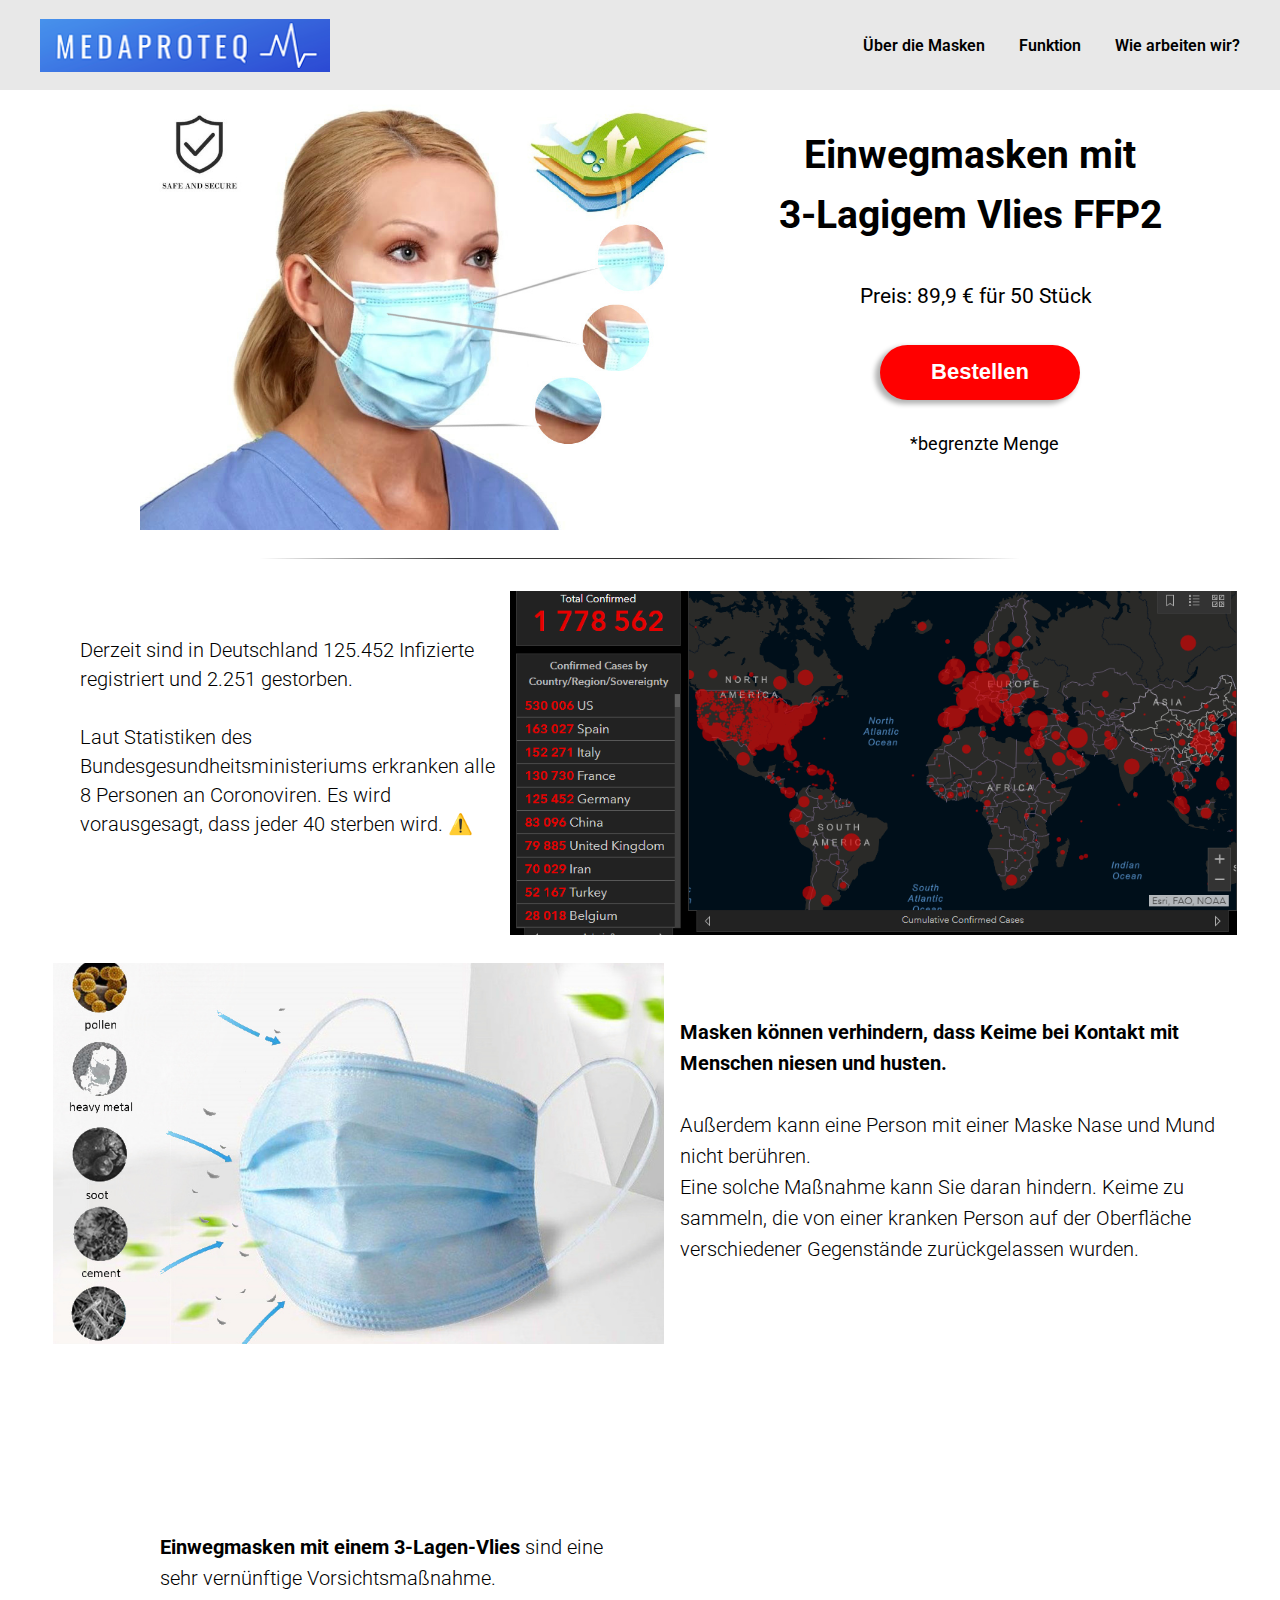
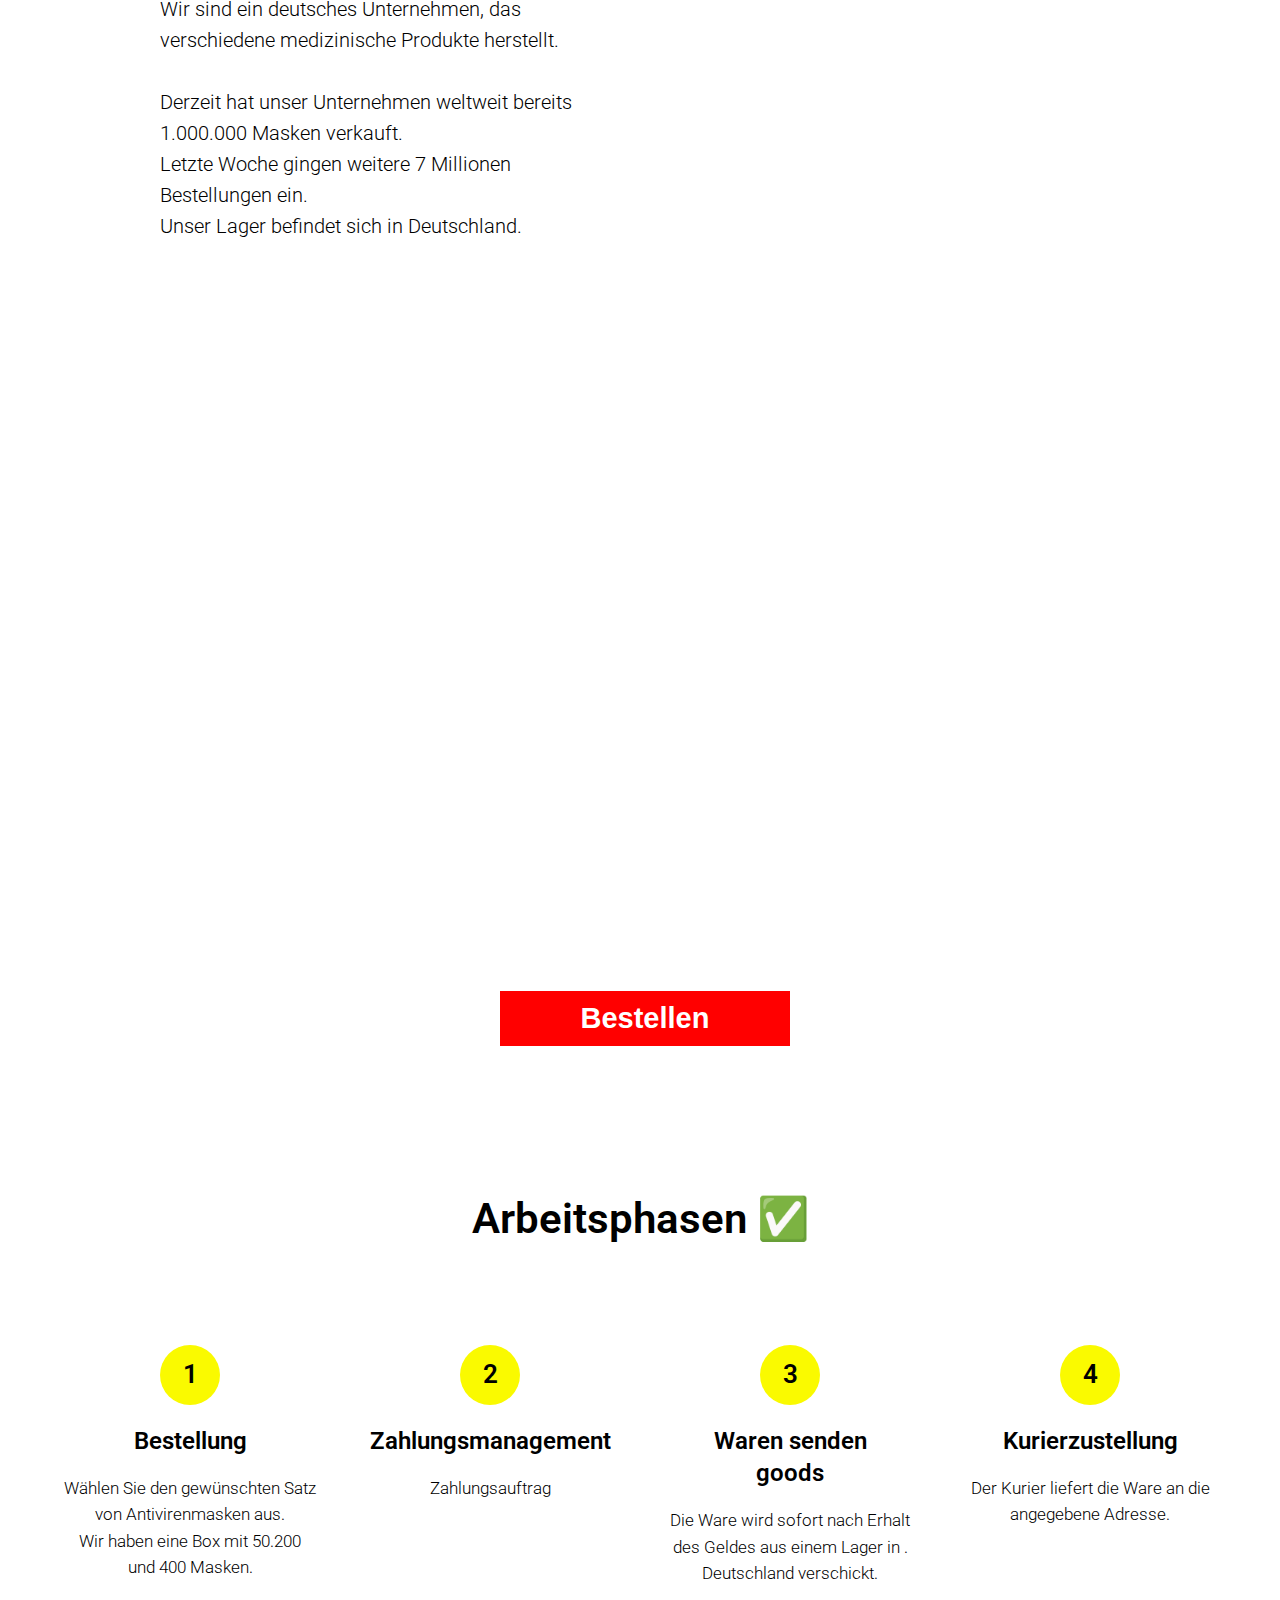
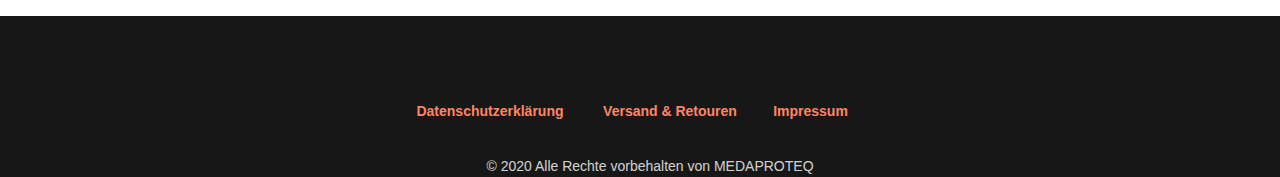
==== commit 040d6ac8: "1" ====
--- a/index.html
+++ b/index.html
@@ -1,4 +1,4 @@
-<!DOCTYPE html><html> <head><meta charset="utf-8" /><meta http-equiv="Content-Type" content="text/html; charset=utf-8" /><meta name="viewport" content="width=device-width, initial-scale=1.0" /> <!--metatextblock--><title>Blank page</title><meta property="og:url" content="http://oxyclean.shop/page10511395.html" /><meta property="og:title" content="Blank page" /><meta property="og:description" content="" /><meta property="og:type" content="website" /><meta property="og:image" content="images/tild3366-3938-4364-a331-626639383735__-__resize__504x__Screenshot_10.png" /> <link rel="canonical" href="http://oxyclean.shop/page10511395.html"><!--/metatextblock--><meta property="fb:app_id" content="257953674358265" /><meta name="format-detection" content="telephone=no" /><meta http-equiv="x-dns-prefetch-control" content="on"><link rel="shortcut icon" href="images/tild3234-3461-4661-b761-613837396433__oxyclean_itc-3_2.ico" type="image/x-icon" /><!-- Assets --><link rel="stylesheet" href="css/tilda-grid-3.0.min.css" type="text/css" media="all" /><link rel="stylesheet" href="css/tilda-blocks-2.12.css?t=1586794674" type="text/css" media="all" /><link rel="stylesheet" href="css/tilda-animation-1.0.min.css" type="text/css" media="all" /><link rel="stylesheet" href="css/tilda-menusub-1.0.min.css" type="text/css" media="all" /><link rel="stylesheet" href="css/tilda-slds-1.4.min.css" type="text/css" media="all" /><link rel="stylesheet" href="css/tilda-zoom-2.0.min.css" type="text/css" media="all" /><script src="js/jquery-1.10.2.min.js"></script><script src="js/tilda-scripts-2.8.min.js"></script><script src="js/tilda-blocks-2.7.js?t=1586794674"></script><script src="js/lazyload-1.3.min.js" charset="utf-8"></script><script src="js/tilda-animation-1.0.min.js" charset="utf-8"></script><script src="js/tilda-menusub-1.0.min.js" charset="utf-8"></script><script src="js/tilda-slds-1.4.min.js" charset="utf-8"></script><script src="js/hammer.min.js" charset="utf-8"></script><script src="js/tilda-zoom-2.0.min.js" charset="utf-8"></script><script type="text/javascript">window.dataLayer = window.dataLayer || [];</script><script type="text/javascript">if((/bot|google|yandex|baidu|bing|msn|duckduckbot|teoma|slurp|crawler|spider|robot|crawling|facebook/i.test(navigator.userAgent))===false && typeof(sessionStorage)!='undefined' && sessionStorage.getItem('visited')!=='y'){	var style=document.createElement('style');	style.type='text/css';	style.innerHTML='@media screen and (min-width: 980px) {.t-records {opacity: 0;}.t-records_animated {-webkit-transition: opacity ease-in-out .2s;-moz-transition: opacity ease-in-out .2s;-o-transition: opacity ease-in-out .2s;transition: opacity ease-in-out .2s;}.t-records.t-records_visible {opacity: 1;}}';	document.getElementsByTagName('head')[0].appendChild(style);	$(document).ready(function() { $('.t-records').addClass('t-records_animated'); setTimeout(function(){ $('.t-records').addClass('t-records_visible'); sessionStorage.setItem('visited','y'); },400);	});
+<!DOCTYPE html><html> <head><meta charset="utf-8" /><meta http-equiv="Content-Type" content="text/html; charset=utf-8" /><meta name="viewport" content="width=device-width, initial-scale=1.0" /> <!--metatextblock--><title>Einwegmasken mit 3-Lagigem Vlies FFP2</title><meta property="og:url" content="http://oxyclean.shop/page10511395.html" /><meta property="og:title" content="Einwegmasken mit 3-Lagigem Vlies FFP2" /><meta property="og:description" content="" /><meta property="og:type" content="website" /><meta property="og:image" content="images/tild3366-3938-4364-a331-626639383735__-__resize__504x__Screenshot_10.png" /> <link rel="canonical" href="http://oxyclean.shop/page10511395.html"><!--/metatextblock--><meta property="fb:app_id" content="257953674358265" /><meta name="format-detection" content="telephone=no" /><meta http-equiv="x-dns-prefetch-control" content="on"><link rel="shortcut icon" href="images/tild3234-3461-4661-b761-613837396433__oxyclean_itc-3_2.ico" type="image/x-icon" /><!-- Assets --><link rel="stylesheet" href="css/tilda-grid-3.0.min.css" type="text/css" media="all" /><link rel="stylesheet" href="css/tilda-blocks-2.12.css?t=1586794674" type="text/css" media="all" /><link rel="stylesheet" href="css/tilda-animation-1.0.min.css" type="text/css" media="all" /><link rel="stylesheet" href="css/tilda-menusub-1.0.min.css" type="text/css" media="all" /><link rel="stylesheet" href="css/tilda-slds-1.4.min.css" type="text/css" media="all" /><link rel="stylesheet" href="css/tilda-zoom-2.0.min.css" type="text/css" media="all" /><script src="js/jquery-1.10.2.min.js"></script><script src="js/tilda-scripts-2.8.min.js"></script><script src="js/tilda-blocks-2.7.js?t=1586794674"></script><script src="js/lazyload-1.3.min.js" charset="utf-8"></script><script src="js/tilda-animation-1.0.min.js" charset="utf-8"></script><script src="js/tilda-menusub-1.0.min.js" charset="utf-8"></script><script src="js/tilda-slds-1.4.min.js" charset="utf-8"></script><script src="js/hammer.min.js" charset="utf-8"></script><script src="js/tilda-zoom-2.0.min.js" charset="utf-8"></script><script type="text/javascript">window.dataLayer = window.dataLayer || [];</script><script type="text/javascript">if((/bot|google|yandex|baidu|bing|msn|duckduckbot|teoma|slurp|crawler|spider|robot|crawling|facebook/i.test(navigator.userAgent))===false && typeof(sessionStorage)!='undefined' && sessionStorage.getItem('visited')!=='y'){	var style=document.createElement('style');	style.type='text/css';	style.innerHTML='@media screen and (min-width: 980px) {.t-records {opacity: 0;}.t-records_animated {-webkit-transition: opacity ease-in-out .2s;-moz-transition: opacity ease-in-out .2s;-o-transition: opacity ease-in-out .2s;transition: opacity ease-in-out .2s;}.t-records.t-records_visible {opacity: 1;}}';	document.getElementsByTagName('head')[0].appendChild(style);	$(document).ready(function() { $('.t-records').addClass('t-records_animated'); setTimeout(function(){ $('.t-records').addClass('t-records_visible'); sessionStorage.setItem('visited','y'); },400);	});
 }</script></head><body class="t-body" style="margin:0;"><!--allrecords--><div id="allrecords" data-tilda-export="yes" class="t-records" data-hook="blocks-collection-content-node" data-tilda-project-id="2121983" data-tilda-page-id="10511395" data-tilda-formskey="8c8ab8e0c16f15c90aae7429c4722054" ><div id="rec179767242" class="r t-rec t-screenmin-480px" style="background-color:#ffffff; " data-animationappear="off" data-record-type="456" data-screen-min="480px" data-bg-color="#ffffff"><!-- T456 --><div id="nav179767242marker"></div> <div class="t456__mobile"> <div class="t456__mobile_container"> <div class="t456__mobile_text t-name t-name_md" field="text">&nbsp;</div> <div class="t456__burger"> <span></span> <span></span> <span></span> <span></span> </div> </div> </div><div id="nav179767242" class="t456 t456__hidden t456__positionstatic " style="background-color: rgba(232,232,232,1); height:10vh; " data-bgcolor-hex="#e8e8e8" data-bgcolor-rgba="rgba(232,232,232,1)" data-navmarker="nav179767242marker" data-appearoffset="" data-bgopacity-two="" data-menushadow="" data-bgopacity="1" data-menu-items-align="right" data-menu="yes"> <div class="t456__maincontainer " style="height:10vh;"> <div class="t456__leftwrapper" style=""> <div style="display: block;"> <img src="images/tild3366-3938-4364-a331-626639383735__screenshot_10.png" class="t456__imglogo t456__imglogomobile" imgfield="img" style="max-width: 290px; width: 290px;" alt=""> </div> </div> <div class="t456__rightwrapper t456__menualign_right" style=""> <ul class="t456__list"> <li class="t456__list_item"><a class="t-menu__link-item" href="#rec179734307" data-menu-submenu-hook="" style="color:#000000;font-weight:600;" data-menu-item-number="1">Über die Masken</a> </li> <li class="t456__list_item"><a class="t-menu__link-item" href="#rec179719681" data-menu-submenu-hook="" style="color:#000000;font-weight:600;" data-menu-item-number="2">Funktion</a> </li> <li class="t456__list_item"><a class="t-menu__link-item" href="#rec179720417" data-menu-submenu-hook="" style="color:#000000;font-weight:600;" data-menu-item-number="3">Wie arbeiten wir?</a> </li> </ul> </div> </div></div><style>@media screen and (max-width: 980px) { #rec179767242 .t456__leftcontainer{ padding: 20px; }
 }
 @media screen and (max-width: 980px) { #rec179767242 .t456__imglogo{ padding: 20px 0; }
@@ -8,7 +8,7 @@
 $(document).ready(function() { t456_setBg('179767242');
 });</script><script type="text/javascript"> $(document).ready(function() { t456_createMobileMenu('179767242'); }); </script><script type="text/javascript"> $(document).ready(function() { setTimeout(function(){ t_menusub_init('179767242'); }, 500); });</script><style>@media screen and (max-width: 980px) { #rec179767242 .t-menusub__menu .t-menusub__link-item { color:#000000 !important; } #rec179767242 .t-menusub__menu .t-menusub__link-item.t-active { color:#000000 !important; }
 }</style><!--[if IE 8]><style>#rec179767242 .t456 { filter: progid:DXImageTransform.Microsoft.gradient(startColorStr='#D9e8e8e8', endColorstr='#D9e8e8e8');
-}</style><![endif]--> </div><div id="rec179773258" class="r t-rec t-screenmax-480px" style=" " data-animationappear="off" data-record-type="327" data-screen-max="480px" ><!-- T282 --><div id="nav179773258marker"></div><div id="nav179773258" class="t282 " data-menu="yes" data-appearoffset=""> <div class="t282__container t282__positionabsolute" style=""> <div class="t282__container__bg" style=" " data-bgcolor-hex="" data-bgcolor-rgba="" data-navmarker="nav179773258marker" data-appearoffset="" data-bgopacity="1" data-menu-shadow="0px 1px 3px rgba(0,0,0,0.)"></div> <div class="t282__container__bg_opened" style="background-color:#ebebeb;"></div> <div class="t282__menu__content "> <div class="t282__logo__container" style="height:80px;"> <div class="t282__burger"> <span style="background-color:#000000;"></span> <span style="background-color:#000000;"></span> <span style="background-color:#000000;"></span> <span style="background-color:#000000;"></span> </div> </div> </div> </div> <div class="t282__menu__container t282__closed"> <div class="t282__menu__wrapper" style="background-color:#ebebeb;"> <div class="t282__menu"> <div class="t282__menu__items"> <a class="t282__menu__item t-heading t-heading_md t-menu__link-item" href="#rec179734307" data-menu-submenu-hook="" style="color:#000000;font-size:24px;font-weight:400;">О масках</a> <a class="t282__menu__item t-heading t-heading_md t-menu__link-item" href="#rec179719681" data-menu-submenu-hook="" style="color:#000000;font-size:24px;font-weight:400;">Характеристика</a> <a class="t282__menu__item t-heading t-heading_md t-menu__link-item" href="#rec179720417" data-menu-submenu-hook="" style="color:#000000;font-size:24px;font-weight:400;">Как мы работаем</a> <a class="t282__menu__item t-heading t-heading_md t-menu__link-item" href="#rec179720458" data-menu-submenu-hook="" style="color:#000000;font-size:24px;font-weight:400;">Контакт</a> </div> </div> </div> </div> <div class="t282__overlay t282__closed"></div></div><script type="text/javascript"> $(document).ready(function() { t282_showMenu('179773258'); t282_changeSize('179773258');	t282_highlight(); }); $(window).resize(function() { t282_changeSize('179773258'); }); </script> <script type="text/javascript"> $(document).ready(function() { setTimeout(function(){ t_menusub_init('179773258'); }, 500); });</script><style>@media screen and (max-width: 980px) { #rec179773258 .t-menusub__menu .t-menusub__link-item { color:#000000 !important; } #rec179773258 .t-menusub__menu .t-menusub__link-item.t-active { color:#000000 !important; }
+}</style><![endif]--> </div><div id="rec179773258" class="r t-rec t-screenmax-480px" style=" " data-animationappear="off" data-record-type="327" data-screen-max="480px" ><!-- T282 --><div id="nav179773258marker"></div><div id="nav179773258" class="t282 " data-menu="yes" data-appearoffset=""> <div class="t282__container t282__positionabsolute" style=""> <div class="t282__container__bg" style=" " data-bgcolor-hex="" data-bgcolor-rgba="" data-navmarker="nav179773258marker" data-appearoffset="" data-bgopacity="1" data-menu-shadow="0px 1px 3px rgba(0,0,0,0.)"></div> <div class="t282__container__bg_opened" style="background-color:#ebebeb;"></div> <div class="t282__menu__content "> <div class="t282__logo__container" style="height:80px;"> <div class="t282__burger"> <span style="background-color:#000000;"></span> <span style="background-color:#000000;"></span> <span style="background-color:#000000;"></span> <span style="background-color:#000000;"></span> </div> </div> </div> </div> <div class="t282__menu__container t282__closed"> <div class="t282__menu__wrapper" style="background-color:#ebebeb;"> <div class="t282__menu"> <div class="t282__menu__items"> <a class="t282__menu__item t-heading t-heading_md t-menu__link-item" href="#rec179734307" data-menu-submenu-hook="" style="color:#000000;font-size:24px;font-weight:400;">Über die Masken</a> <a class="t282__menu__item t-heading t-heading_md t-menu__link-item" href="#rec179719681" data-menu-submenu-hook="" style="color:#000000;font-size:24px;font-weight:400;">Характеристика</a> <a class="t282__menu__item t-heading t-heading_md t-menu__link-item" href="#rec179720417" data-menu-submenu-hook="" style="color:#000000;font-size:24px;font-weight:400;">Funktion</a> <a class="t282__menu__item t-heading t-heading_md t-menu__link-item" href="#rec179720458" data-menu-submenu-hook="" style="color:#000000;font-size:24px;font-weight:400;">Wie arbeiten wir?</a> </div> </div> </div> </div> <div class="t282__overlay t282__closed"></div></div><script type="text/javascript"> $(document).ready(function() { t282_showMenu('179773258'); t282_changeSize('179773258');	t282_highlight(); }); $(window).resize(function() { t282_changeSize('179773258'); }); </script> <script type="text/javascript"> $(document).ready(function() { setTimeout(function(){ t_menusub_init('179773258'); }, 500); });</script><style>@media screen and (max-width: 980px) { #rec179773258 .t-menusub__menu .t-menusub__link-item { color:#000000 !important; } #rec179773258 .t-menusub__menu .t-menusub__link-item.t-active { color:#000000 !important; }
 }</style> </div><div id="rec179773999" class="r t-rec t-screenmax-480px" style=" " data-animationappear="off" data-record-type="396" data-screen-max="480px" ><!-- T396 --><style>#rec179773999 .t396__artboard{height: 70px;background-color: #ffffff;}#rec179773999 .t396__filter{height: 70px;}#rec179773999 .t396__carrier{height: 70px;background-position: center center;background-attachment: scroll;background-size:cover;background-repeat:no-repeat;}@media screen and (max-width: 1199px){#rec179773999 .t396__artboard{height: 60px;}#rec179773999 .t396__filter{height: 60px;}#rec179773999 .t396__carrier{height: 60px;background-attachment:scroll;}}@media screen and (max-width: 959px){#rec179773999 .t396__artboard{height: 70px;}#rec179773999 .t396__filter{height: 70px;}#rec179773999 .t396__carrier{height: 70px;}}@media screen and (max-width: 639px){#rec179773999 .t396__artboard{height: 70px;}#rec179773999 .t396__filter{height: 70px;}#rec179773999 .t396__carrier{height: 70px;}}@media screen and (max-width: 479px){#rec179773999 .t396__artboard{height: 60px;}#rec179773999 .t396__filter{height: 60px;}#rec179773999 .t396__carrier{height: 60px;}}#rec179773999 .tn-elem[data-elem-id="1586700653472"]{z-index:4;top: 10px;left: calc(50% - 600px + 450px);width:290px;}#rec179773999 .tn-elem[data-elem-id="1586700653472"] .tn-atom{background-position:center center;border-color:transparent;border-style:solid;}@media screen and (max-width: 1199px){#rec179773999 .tn-elem[data-elem-id="1586700653472"]{top: 10px;left: calc(50% - 480px + 330px);}}@media screen and (max-width: 959px){#rec179773999 .tn-elem[data-elem-id="1586700653472"]{top: 10px;left: calc(50% - 320px + 160px);}}@media screen and (max-width: 639px){#rec179773999 .tn-elem[data-elem-id="1586700653472"]{top: 10px;left: calc(50% - 240px + 40px);}}@media screen and (max-width: 479px){#rec179773999 .tn-elem[data-elem-id="1586700653472"]{top: 10px;left: calc(50% - 160px + 0px);width:260px;}}</style> <div class='t396'><div class="t396__artboard" data-artboard-recid="179773999"	data-artboard-height="70"	data-artboard-height-res-960="60"	data-artboard-height-res-640="70"	data-artboard-height-res-480="70"	data-artboard-height-res-320="60"	data-artboard-height_vh=""	data-artboard-valign="center"	data-artboard-ovrflw=""	> <div class="t396__carrier" data-artboard-recid="179773999"></div> <div class="t396__filter" data-artboard-recid="179773999"></div> <div class='t396__elem tn-elem tn-elem__1797739991586700653472' data-elem-id='1586700653472' data-elem-type='image'	data-field-top-value="10"	data-field-top-res-960-value="10"	data-field-top-res-640-value="10"	data-field-top-res-480-value="10"	data-field-top-res-320-value="10"	data-field-left-value="450"	data-field-left-res-960-value="330"	data-field-left-res-640-value="160"	data-field-left-res-480-value="40"	data-field-left-res-320-value="0"	data-field-width-value="290"	data-field-width-res-320-value="260"	data-field-axisy-value="top"	data-field-axisx-value="left"	data-field-container-value="grid"	data-field-topunits-value=""	data-field-leftunits-value=""	data-field-heightunits-value=""	data-field-widthunits-value="" > <div class='tn-atom' > <img class='tn-atom__img t-img' data-original='images/tild3432-6261-4565-a236-353438643538__screenshot_10.png' imgfield='tn_img_1586700653472'> </div> </div> </div> </div> <script>$( document ).ready(function() { t396_init('179773999');
 });</script><!-- /T396 --></div><div id="rec179704103" class="r t-rec t-rec_pt_0 t-rec_pb_15" style="padding-top:0px;padding-bottom:15px; " data-animationappear="off" data-record-type="396" ><!-- T396 --><style>#rec179704103 .t396__artboard{height: 440px;background-color: #ffffff;}#rec179704103 .t396__filter{height: 440px;}#rec179704103 .t396__carrier{height: 440px;background-position: center center;background-attachment: scroll;background-size:cover;background-repeat:no-repeat;}@media screen and (max-width: 1199px){#rec179704103 .t396__artboard{height: 410px;}#rec179704103 .t396__filter{height: 410px;}#rec179704103 .t396__carrier{height: 410px;background-attachment:scroll;}}@media screen and (max-width: 959px){#rec179704103 .t396__artboard{height: 280px;}#rec179704103 .t396__filter{height: 280px;}#rec179704103 .t396__carrier{height: 280px;}}@media screen and (max-width: 639px){#rec179704103 .t396__artboard{height: 210px;}#rec179704103 .t396__filter{height: 210px;}#rec179704103 .t396__carrier{height: 210px;}}@media screen and (max-width: 479px){#rec179704103 .t396__artboard{height: 540px;}#rec179704103 .t396__filter{height: 540px;}#rec179704103 .t396__carrier{height: 540px;}}#rec179704103 .tn-elem[data-elem-id="1470210011265"]{color:#000000;z-index:3;top: 580px;left: calc(50% - 600px + 610px);width:410px;}#rec179704103 .tn-elem[data-elem-id="1470210011265"] .tn-atom{color:#000000;font-size:20px;font-family:'Arial',Arial,sans-serif;line-height:1.55;font-weight:400;background-position:center center;border-color:transparent;border-style:solid;}@media screen and (max-width: 1199px){}@media screen and (max-width: 959px){}@media screen and (max-width: 639px){}@media screen and (max-width: 479px){}#rec179704103 .tn-elem[data-elem-id="1470210224069"]{z-index:1;top: -120px;left: calc(50% - 600px + 981px);width:100px;height:100px;}#rec179704103 .tn-elem[data-elem-id="1470210224069"] .tn-atom{background-color:#fff705;background-position:center center;border-color:transparent;border-style:solid;}@media screen and (max-width: 1199px){}@media screen and (max-width: 959px){}@media screen and (max-width: 639px){}@media screen and (max-width: 479px){}#rec179704103 .tn-elem[data-elem-id="1586672551697"]{z-index:7;top: 565px;left: calc(50% - 600px + 160px);width:430px;}#rec179704103 .tn-elem[data-elem-id="1586672551697"] .tn-atom{background-position:center center;border-color:transparent;border-style:solid;}@media screen and (max-width: 1199px){#rec179704103 .tn-elem[data-elem-id="1586672551697"]{top: 470px;left: calc(50% - 480px + -230px);width:390px;}}@media screen and (max-width: 959px){#rec179704103 .tn-elem[data-elem-id="1586672551697"]{top: 195px;left: calc(50% - 320px + -310px);width:260px;}}@media screen and (max-width: 639px){#rec179704103 .tn-elem[data-elem-id="1586672551697"]{top: 190px;left: calc(50% - 240px + -290px);width:260px;}}@media screen and (max-width: 479px){#rec179704103 .tn-elem[data-elem-id="1586672551697"]{top: 50px;left: calc(50% - 160px + 430px);width:320px;}}#rec179704103 .tn-elem[data-elem-id="1586672704210"]{color:#000000;text-align:center;z-index:13;top: 35px;left: calc(50% - 600px + 670px);width:520px;}#rec179704103 .tn-elem[data-elem-id="1586672704210"] .tn-atom{color:#000000;font-size:39px;font-family:'Roboto',Arial,sans-serif;line-height:1.55;font-weight:400;background-position:center center;border-color:transparent;border-style:solid;}@media screen and (max-width: 1199px){#rec179704103 .tn-elem[data-elem-id="1586672704210"]{top: 45px;left: calc(50% - 480px + 550px);width:400px;}#rec179704103 .tn-elem[data-elem-id="1586672704210"] .tn-atom{font-size:28px;}}@media screen and (max-width: 959px){#rec179704103 .tn-elem[data-elem-id="1586672704210"]{top: 30px;left: calc(50% - 320px + 340px);width:290px;}#rec179704103 .tn-elem[data-elem-id="1586672704210"]{text-align:center;}#rec179704103 .tn-elem[data-elem-id="1586672704210"] .tn-atom{font-size:22px;}}@media screen and (max-width: 639px){#rec179704103 .tn-elem[data-elem-id="1586672704210"]{top: 10px;left: calc(50% - 240px + 250px);width:220px;}#rec179704103 .tn-elem[data-elem-id="1586672704210"]{text-align:center;}#rec179704103 .tn-elem[data-elem-id="1586672704210"] .tn-atom{font-size:18px;}}@media screen and (max-width: 479px){#rec179704103 .tn-elem[data-elem-id="1586672704210"]{top: 265px;left: calc(50% - 160px + 0px);width:320px;}#rec179704103 .tn-elem[data-elem-id="1586672704210"]{text-align:center;}#rec179704103 .tn-elem[data-elem-id="1586672704210"] .tn-atom{font-size:26px;line-height:1.45;}}#rec179704103 .tn-elem[data-elem-id="1586673121575"]{color:#000000;z-index:8;top: 190px;left: calc(50% - 600px + 820px);width:560px;}#rec179704103 .tn-elem[data-elem-id="1586673121575"] .tn-atom{color:#000000;font-size:21px;font-family:'Roboto',Arial,sans-serif;line-height:1.55;font-weight:400;background-position:center center;border-color:transparent;border-style:solid;}@media screen and (max-width: 1199px){#rec179704103 .tn-elem[data-elem-id="1586673121575"]{top: 200px;left: calc(50% - 480px + 650px);}}@media screen and (max-width: 959px){#rec179704103 .tn-elem[data-elem-id="1586673121575"]{top: 140px;left: calc(50% - 320px + 400px);}#rec179704103 .tn-elem[data-elem-id="1586673121575"] .tn-atom{font-size:18px;}}@media screen and (max-width: 639px){#rec179704103 .tn-elem[data-elem-id="1586673121575"]{top: 110px;left: calc(50% - 240px + 290px);}#rec179704103 .tn-elem[data-elem-id="1586673121575"] .tn-atom{font-size:16px;}}@media screen and (max-width: 479px){#rec179704103 .tn-elem[data-elem-id="1586673121575"]{top: 385px;left: calc(50% - 160px + 60px);width:330px;}#rec179704103 .tn-elem[data-elem-id="1586673121575"] .tn-atom{font-size:18px;line-height:1.45;letter-spacing:0px;}}#rec179704103 .tn-elem[data-elem-id="1586673309900"]{color:#ffffff;text-align:center;z-index:9;top: 255px;left: calc(50% - 600px + 840px);width:200px;height:55px;}#rec179704103 .tn-elem[data-elem-id="1586673309900"] .tn-atom{color:#ffffff;font-size:22px;font-family:'Arial',Arial,sans-serif;line-height:1.55;font-weight:600;border-width:1px;border-radius:30px;background-color:#ff0000;background-position:center center;border-color:transparent;border-style:solid;transition: background-color 0.2s ease-in-out, color 0.2s ease-in-out, border-color 0.2s ease-in-out;box-shadow: -4px 3px 5px 1px rgba(0,0,0,0.3);}@media screen and (max-width: 1199px){#rec179704103 .tn-elem[data-elem-id="1586673309900"]{top: 270px;left: calc(50% - 480px + 650px);}}@media screen and (max-width: 959px){#rec179704103 .tn-elem[data-elem-id="1586673309900"]{top: 200px;left: calc(50% - 320px + 400px);width:180px;height:45px;}}@media screen and (max-width: 639px){#rec179704103 .tn-elem[data-elem-id="1586673309900"]{top: 145px;left: calc(50% - 240px + 310px);width:120px;height:36px;}#rec179704103 .tn-elem[data-elem-id="1586673309900"] .tn-atom{font-size:17px;}}@media screen and (max-width: 479px){#rec179704103 .tn-elem[data-elem-id="1586673309900"]{top: 430px;left: calc(50% - 160px + 90px);width:140px;height:45px;}#rec179704103 .tn-elem[data-elem-id="1586673309900"] .tn-atom{background-color:#ff0000;border-width:1px;border-radius:30px;opacity:1;-webkit-transform:rotate(0deg); -moz-transform:rotate(0deg); transform:rotate(0deg);box-shadow: -4px 5px 5px 1px rgba(0,0,0,0.3);}}#rec179704103 .tn-elem[data-elem-id="1586673646815"]{color:#000000;z-index:11;top: 340px;left: calc(50% - 600px + 870px);width:560px;}#rec179704103 .tn-elem[data-elem-id="1586673646815"] .tn-atom{color:#000000;font-size:18px;font-family:'Roboto',Arial,sans-serif;line-height:1.55;font-weight:400;background-position:center center;border-color:transparent;border-style:solid;}@media screen and (max-width: 1199px){#rec179704103 .tn-elem[data-elem-id="1586673646815"]{top: 355px;left: calc(50% - 480px + 660px);}#rec179704103 .tn-elem[data-elem-id="1586673646815"] .tn-atom{font-size:14px;}}@media screen and (max-width: 959px){#rec179704103 .tn-elem[data-elem-id="1586673646815"]{top: 260px;left: calc(50% - 320px + 400px);}#rec179704103 .tn-elem[data-elem-id="1586673646815"] .tn-atom{font-size:14px;}}@media screen and (max-width: 639px){#rec179704103 .tn-elem[data-elem-id="1586673646815"]{top: 190px;left: calc(50% - 240px + 290px);}#rec179704103 .tn-elem[data-elem-id="1586673646815"] .tn-atom{font-size:12px;}}@media screen and (max-width: 479px){#rec179704103 .tn-elem[data-elem-id="1586673646815"]{top: 495px;left: calc(50% - 160px + 100px);}#rec179704103 .tn-elem[data-elem-id="1586673646815"]{color:#242424;}#rec179704103 .tn-elem[data-elem-id="1586673646815"] .tn-atom{color:#242424;font-size:16px;}}#rec179704103 .tn-elem[data-elem-id="1586674040257"]{color:#000000;z-index:12;top: 620px;left: calc(50% - 600px + 140px);width:560px;}#rec179704103 .tn-elem[data-elem-id="1586674040257"] .tn-atom{color:#000000;font-size:20px;font-family:'Roboto',Arial,sans-serif;line-height:1.55;font-weight:400;background-position:center center;border-color:transparent;border-style:solid;}@media screen and (max-width: 1199px){}@media screen and (max-width: 959px){}@media screen and (max-width: 639px){#rec179704103 .tn-elem[data-elem-id="1586674040257"]{top: 315px;left: calc(50% - 240px + -360px);}}@media screen and (max-width: 479px){#rec179704103 .tn-elem[data-elem-id="1586674040257"]{top: 415px;left: calc(50% - 160px + -130px);width:330px;}#rec179704103 .tn-elem[data-elem-id="1586674040257"] .tn-atom{font-size:18px;line-height:1.45;letter-spacing:0px;}}#rec179704103 .tn-elem[data-elem-id="1586688936028"]{z-index:10;top: 5px;left: calc(50% - 600px + 100px);width:568px;}#rec179704103 .tn-elem[data-elem-id="1586688936028"] .tn-atom{background-position:center center;border-color:transparent;border-style:solid;}@media screen and (max-width: 1199px){#rec179704103 .tn-elem[data-elem-id="1586688936028"]{top: 30px;left: calc(50% - 480px + 50px);width:488px;}}@media screen and (max-width: 959px){#rec179704103 .tn-elem[data-elem-id="1586688936028"]{top: 25px;left: calc(50% - 320px + 10px);width:328px;}}@media screen and (max-width: 639px){#rec179704103 .tn-elem[data-elem-id="1586688936028"]{top: 15px;left: calc(50% - 240px + 20px);width:248px;}}@media screen and (max-width: 479px){#rec179704103 .tn-elem[data-elem-id="1586688936028"]{top: 15px;left: calc(50% - 160px + 0px);width:318px;}}</style> <div class='t396'><div class="t396__artboard" data-artboard-recid="179704103"	data-artboard-height="440"	data-artboard-height-res-960="410"	data-artboard-height-res-640="280"	data-artboard-height-res-480="210"	data-artboard-height-res-320="540"	data-artboard-height_vh=""	data-artboard-valign="center"	data-artboard-ovrflw=""	> <div class="t396__carrier" data-artboard-recid="179704103"></div> <div class="t396__filter" data-artboard-recid="179704103"></div> <div class='t396__elem tn-elem tn-elem__1797041031470210011265' data-elem-id='1470210011265' data-elem-type='text'	data-field-top-value="580"	data-field-left-value="610"	data-field-width-value="410"	data-field-axisy-value="top"	data-field-axisx-value="left"	data-field-container-value="grid"	data-field-topunits-value=""	data-field-leftunits-value=""	data-field-heightunits-value=""	data-field-widthunits-value="" > <div class='tn-atom' field='tn_text_1470210011265' >Click „Block Editor” to enter the edit mode. Use layers, shapes and customize adaptability. Everything is in your hands.</div> </div> <div class='t396__elem tn-elem tn-elem__1797041031470210224069' data-elem-id='1470210224069' data-elem-type='shape'	data-field-top-value="-120"	data-field-left-value="981"	data-field-height-value="100"	data-field-width-value="100"	data-field-axisy-value="top"	data-field-axisx-value="left"	data-field-container-value="grid"	data-field-topunits-value=""	data-field-leftunits-value=""	data-field-heightunits-value=""	data-field-widthunits-value="" > <div class='tn-atom' > </div> </div> <div class='t396__elem tn-elem tn-elem__1797041031586672551697' data-elem-id='1586672551697' data-elem-type='image'	data-field-top-value="565"	data-field-top-res-960-value="470"	data-field-top-res-640-value="195"	data-field-top-res-480-value="190"	data-field-top-res-320-value="50"	data-field-left-value="160"	data-field-left-res-960-value="-230"	data-field-left-res-640-value="-310"	data-field-left-res-480-value="-290"	data-field-left-res-320-value="430"	data-field-width-value="430"	data-field-width-res-960-value="390"	data-field-width-res-640-value="260"	data-field-width-res-480-value="260"	data-field-width-res-320-value="320"	data-field-axisy-value="top"	data-field-axisx-value="left"	data-field-container-value="grid"	data-field-topunits-value=""	data-field-leftunits-value=""	data-field-heightunits-value=""	data-field-widthunits-value="" > <div class='tn-atom' > <img class='tn-atom__img t-img' data-original='images/tild3063-3835-4262-b431-383037323333__maxresdefault.jpg' imgfield='tn_img_1586672551697'> </div> </div> <div class='t396__elem tn-elem tn-elem__1797041031586672704210' data-elem-id='1586672704210' data-elem-type='text'	data-field-top-value="35"	data-field-top-res-960-value="45"	data-field-top-res-640-value="30"	data-field-top-res-480-value="10"	data-field-top-res-320-value="265"	data-field-left-value="670"	data-field-left-res-960-value="550"	data-field-left-res-640-value="340"	data-field-left-res-480-value="250"	data-field-left-res-320-value="0"	data-field-width-value="520"	data-field-width-res-960-value="400"	data-field-width-res-640-value="290"	data-field-width-res-480-value="220"	data-field-width-res-320-value="320"	data-field-axisy-value="top"	data-field-axisx-value="left"	data-field-container-value="grid"	data-field-topunits-value=""	data-field-leftunits-value=""	data-field-heightunits-value=""	data-field-widthunits-value="" > <div class='tn-atom' field='tn_text_1586672704210' ><strong>Einwegmasken mit <br>3-Lagigem <strong>Vlies</strong> FFP2</strong></div> </div> <div class='t396__elem tn-elem tn-elem__1797041031586673121575' data-elem-id='1586673121575' data-elem-type='text'	data-field-top-value="190"	data-field-top-res-960-value="200"	data-field-top-res-640-value="140"	data-field-top-res-480-value="110"	data-field-top-res-320-value="385"	data-field-left-value="820"	data-field-left-res-960-value="650"	data-field-left-res-640-value="400"	data-field-left-res-480-value="290"	data-field-left-res-320-value="60"	data-field-width-value="560"	data-field-width-res-320-value="330"	data-field-axisy-value="top"	data-field-axisx-value="left"	data-field-container-value="grid"	data-field-topunits-value=""	data-field-leftunits-value=""	data-field-heightunits-value=""	data-field-widthunits-value="" > <div class='tn-atom' field='tn_text_1586673121575' >Preis: 89,9 € für 50 Stück<br><br></div> </div> <div class='t396__elem tn-elem tn-elem__1797041031586673309900' data-elem-id='1586673309900' data-elem-type='button'	data-field-top-value="255"	data-field-top-res-960-value="270"	data-field-top-res-640-value="200"	data-field-top-res-480-value="145"	data-field-top-res-320-value="430"	data-field-left-value="840"	data-field-left-res-960-value="650"	data-field-left-res-640-value="400"	data-field-left-res-480-value="310"	data-field-left-res-320-value="90"	data-field-height-value="55"	data-field-height-res-640-value="45"	data-field-height-res-480-value="36"	data-field-height-res-320-value="45"	data-field-width-value="200"	data-field-width-res-640-value="180"	data-field-width-res-480-value="120"	data-field-width-res-320-value="140"	data-field-axisy-value="top"	data-field-axisx-value="left"	data-field-container-value="grid"	data-field-topunits-value=""	data-field-leftunits-value=""	data-field-heightunits-value=""	data-field-widthunits-value="" > <a class='tn-atom' href="https://www.medaproteq.com/product-page/einweg-gesichtsschutzmaske-3-lagig-vlies-wei%C3%9F-blau" >Bestellen</a> </div> <div class='t396__elem tn-elem tn-elem__1797041031586673646815' data-elem-id='1586673646815' data-elem-type='text'	data-field-top-value="340"	data-field-top-res-960-value="355"	data-field-top-res-640-value="260"	data-field-top-res-480-value="190"	data-field-top-res-320-value="495"	data-field-left-value="870"	data-field-left-res-960-value="660"	data-field-left-res-640-value="400"	data-field-left-res-480-value="290"	data-field-left-res-320-value="100"	data-field-width-value="560"	data-field-axisy-value="top"	data-field-axisx-value="left"	data-field-container-value="grid"	data-field-topunits-value=""	data-field-leftunits-value=""	data-field-heightunits-value=""	data-field-widthunits-value="" > <div class='tn-atom' field='tn_text_1586673646815' >*begrenzte Menge</div> </div> <div class='t396__elem tn-elem tn-elem__1797041031586674040257' data-elem-id='1586674040257' data-elem-type='text'	data-field-top-value="620"	data-field-top-res-480-value="315"	data-field-top-res-320-value="415"	data-field-left-value="140"	data-field-left-res-480-value="-360"	data-field-left-res-320-value="-130"	data-field-width-value="560"	data-field-width-res-320-value="330"	data-field-axisy-value="top"	data-field-axisx-value="left"	data-field-container-value="grid"	data-field-topunits-value=""	data-field-leftunits-value=""	data-field-heightunits-value=""	data-field-widthunits-value="" > <div class='tn-atom' field='tn_text_1586674040257' >Цена</div> </div> <div class='t396__elem tn-elem tn-elem__1797041031586688936028' data-elem-id='1586688936028' data-elem-type='image'	data-field-top-value="5"	data-field-top-res-960-value="30"	data-field-top-res-640-value="25"	data-field-top-res-480-value="15"	data-field-top-res-320-value="15"	data-field-left-value="100"	data-field-left-res-960-value="50"	data-field-left-res-640-value="10"	data-field-left-res-480-value="20"	data-field-left-res-320-value="0"	data-field-width-value="568"	data-field-width-res-960-value="488"	data-field-width-res-640-value="328"	data-field-width-res-480-value="248"	data-field-width-res-320-value="318"	data-field-axisy-value="top"	data-field-axisx-value="left"	data-field-container-value="grid"	data-field-topunits-value=""	data-field-leftunits-value=""	data-field-heightunits-value=""	data-field-widthunits-value="" > <div class='tn-atom' > <img class='tn-atom__img t-img' data-original='images/tild6334-3064-4261-a464-313064343534__image.jpg' imgfield='tn_img_1586688936028'> </div> </div> </div> </div> <script>$( document ).ready(function() { t396_init('179704103');
 });</script><!-- /T396 --></div><div id="rec179696580" class="r t-rec t-rec_pt_0 t-rec_pb_15" style="padding-top:0px;padding-bottom:15px; " data-record-type="363" ><!-- T029 --><div class="t029"> <div class="t029__container t-container"> <div class="t029__col t-col t-col_8"> <div class="t029__linewrapper" style="opacity:0.8;"> <div class="t029__opacity t029__opacity_left" style="background-image: -moz-linear-gradient(right, #000000, rgba(0,0,0,0)); background-image: -webkit-linear-gradient(right, #000000, rgba(0,0,0,0)); background-image: -o-linear-gradient(right, #000000, rgba(0,0,0,0)); background-image: -ms-linear-gradient(right, #000000, rgba(0,0,0,0));"></div> <div class="t029__line" style="background: #000000;"></div> <div class="t029__opacity t029__opacity_right" style="background-image: -moz-linear-gradient(left, #000000, rgba(0,0,0,0)); background-image: -webkit-linear-gradient(left, #000000, rgba(0,0,0,0)); background-image: -o-linear-gradient(left, #000000, rgba(0,0,0,0)); background-image: -ms-linear-gradient(left, #000000, rgba(0,0,0,0));"></div> </div> </div> </div></div></div><div id="rec179696346" class="r t-rec t-rec_pt_0" style="padding-top:0px;background-color:#dedede; " data-animationappear="off" data-record-type="396" data-bg-color="#dedede"><!-- T396 --><style>#rec179696346 .t396__artboard{height: 356px;background-color: #ffffff;}#rec179696346 .t396__filter{height: 356px;}#rec179696346 .t396__carrier{height: 356px;background-position: center center;background-attachment: scroll;background-size:cover;background-repeat:no-repeat;}@media screen and (max-width: 1199px){#rec179696346 .t396__artboard{height: 283px;}#rec179696346 .t396__filter{height: 283px;}#rec179696346 .t396__carrier{height: 283px;background-attachment:scroll;}}@media screen and (max-width: 959px){#rec179696346 .t396__artboard{height: 417px;}#rec179696346 .t396__filter{height: 417px;}#rec179696346 .t396__carrier{height: 417px;}}@media screen and (max-width: 639px){#rec179696346 .t396__artboard{height: 677px;}#rec179696346 .t396__filter{height: 677px;}#rec179696346 .t396__carrier{height: 677px;}}@media screen and (max-width: 479px){#rec179696346 .t396__artboard{height: 397px;}#rec179696346 .t396__filter{height: 397px;}#rec179696346 .t396__carrier{height: 397px;}}#rec179696346 .tn-elem[data-elem-id="1470209944682"]{color:#000000;text-align:center;z-index:2;top: 30px;left: calc(50% - 600px + 20px);width:460px;}#rec179696346 .tn-elem[data-elem-id="1470209944682"] .tn-atom{color:#000000;font-size:42px;font-family:'Arial',Arial,sans-serif;line-height:1.2;font-weight:700;background-position:center center;border-color:transparent;border-style:solid;}@media screen and (max-width: 1199px){#rec179696346 .tn-elem[data-elem-id="1470209944682"]{top: 20px;left: calc(50% - 480px + 30px);width:380px;}#rec179696346 .tn-elem[data-elem-id="1470209944682"] .tn-atom{font-size:38px;}}@media screen and (max-width: 959px){#rec179696346 .tn-elem[data-elem-id="1470209944682"]{top: 20px;left: calc(50% - 320px + 10px);width:600px;}}@media screen and (max-width: 639px){#rec179696346 .tn-elem[data-elem-id="1470209944682"]{top: 15px;left: calc(50% - 240px + 10px);width:460px;}#rec179696346 .tn-elem[data-elem-id="1470209944682"] .tn-atom{font-size:30px;}}@media screen and (max-width: 479px){#rec179696346 .tn-elem[data-elem-id="1470209944682"]{top: 5px;left: calc(50% - 160px + -10px);width:340px;}#rec179696346 .tn-elem[data-elem-id="1470209944682"]{text-align:center;}}#rec179696346 .tn-elem[data-elem-id="1470210011265"]{color:#000000;z-index:3;top: 50px;left: calc(50% - 600px + 40px);width:420px;}#rec179696346 .tn-elem[data-elem-id="1470210011265"] .tn-atom{color:#000000;font-size:20px;font-family:'Roboto',Arial,sans-serif;line-height:1.45;font-weight:300;background-position:center center;border-color:transparent;border-style:solid;}@media screen and (max-width: 1199px){#rec179696346 .tn-elem[data-elem-id="1470210011265"]{top: 45px;left: calc(50% - 480px + 10px);width:380px;}#rec179696346 .tn-elem[data-elem-id="1470210011265"] .tn-atom{font-size:18px;}}@media screen and (max-width: 959px){#rec179696346 .tn-elem[data-elem-id="1470210011265"]{top: 10px;left: calc(50% - 320px + 20px);width:620px;}}@media screen and (max-width: 639px){#rec179696346 .tn-elem[data-elem-id="1470210011265"]{top: 10px;left: calc(50% - 240px + 10px);width:460px;}#rec179696346 .tn-elem[data-elem-id="1470210011265"] .tn-atom{font-size:16px;line-height:1.45;}}@media screen and (max-width: 479px){#rec179696346 .tn-elem[data-elem-id="1470210011265"]{top: 5px;left: calc(50% - 160px + 0px);width:330px;}#rec179696346 .tn-elem[data-elem-id="1470210011265"] .tn-atom{font-size:20px;}}#rec179696346 .tn-elem[data-elem-id="1586678041783"]{z-index:4;top: 5px;left: calc(50% - 600px + 470px);width:727px;}#rec179696346 .tn-elem[data-elem-id="1586678041783"] .tn-atom{background-position:center center;border-color:transparent;border-style:solid;}@media screen and (max-width: 1199px){#rec179696346 .tn-elem[data-elem-id="1586678041783"]{top: 10px;left: calc(50% - 480px + 400px);width:547px;}}@media screen and (max-width: 959px){#rec179696346 .tn-elem[data-elem-id="1586678041783"]{top: 150px;left: calc(50% - 320px + 50px);}}@media screen and (max-width: 639px){#rec179696346 .tn-elem[data-elem-id="1586678041783"]{top: 155px;left: calc(50% - 240px + 40px);width:397px;}}@media screen and (max-width: 479px){#rec179696346 .tn-elem[data-elem-id="1586678041783"]{top: 245px;left: calc(50% - 160px + 0px);width:317px;}}</style> <div class='t396'><div class="t396__artboard" data-artboard-recid="179696346"	data-artboard-height="356"	data-artboard-height-res-960="283"	data-artboard-height-res-640="417"	data-artboard-height-res-480="677"	data-artboard-height-res-320="397"	data-artboard-height_vh=""	data-artboard-valign="center"	data-artboard-ovrflw=""	> <div class="t396__carrier" data-artboard-recid="179696346"></div> <div class="t396__filter" data-artboard-recid="179696346"></div> <div class='t396__elem tn-elem tn-elem__1796963461470209944682' data-elem-id='1470209944682' data-elem-type='text'	data-field-top-value="30"	data-field-top-res-960-value="20"	data-field-top-res-640-value="20"	data-field-top-res-480-value="15"	data-field-top-res-320-value="5"	data-field-left-value="20"	data-field-left-res-960-value="30"	data-field-left-res-640-value="10"	data-field-left-res-480-value="10"	data-field-left-res-320-value="-10"	data-field-width-value="460"	data-field-width-res-960-value="380"	data-field-width-res-640-value="600"	data-field-width-res-480-value="460"	data-field-width-res-320-value="340"	data-field-axisy-value="top"	data-field-axisx-value="left"	data-field-container-value="grid"	data-field-topunits-value=""	data-field-leftunits-value=""	data-field-heightunits-value=""	data-field-widthunits-value="" > <div class='tn-atom' field='tn_text_1470209944682' ></div> </div> <div class='t396__elem tn-elem tn-elem__1796963461470210011265' data-elem-id='1470210011265' data-elem-type='text'	data-field-top-value="50"	data-field-top-res-960-value="45"	data-field-top-res-640-value="10"	data-field-top-res-480-value="10"	data-field-top-res-320-value="5"	data-field-left-value="40"	data-field-left-res-960-value="10"	data-field-left-res-640-value="20"	data-field-left-res-480-value="10"	data-field-left-res-320-value="0"	data-field-width-value="420"	data-field-width-res-960-value="380"	data-field-width-res-640-value="620"	data-field-width-res-480-value="460"	data-field-width-res-320-value="330"	data-field-axisy-value="top"	data-field-axisx-value="left"	data-field-container-value="grid"	data-field-topunits-value=""	data-field-leftunits-value=""	data-field-heightunits-value=""	data-field-widthunits-value="" > <div class='tn-atom' field='tn_text_1470210011265' >Derzeit sind in Deutschland 125.452 Infizierte registriert und 2.251 gestorben.<br /><br />Laut Statistiken des<br />Bundesgesundheitsministeriums erkranken alle 8 Personen an Coronoviren. Es wird vorausgesagt, dass jeder 40 sterben wird. ⚠️</div> </div> <div class='t396__elem tn-elem tn-elem__1796963461586678041783' data-elem-id='1586678041783' data-elem-type='image'	data-field-top-value="5"	data-field-top-res-960-value="10"	data-field-top-res-640-value="150"	data-field-top-res-480-value="155"	data-field-top-res-320-value="245"	data-field-left-value="470"	data-field-left-res-960-value="400"	data-field-left-res-640-value="50"	data-field-left-res-480-value="40"	data-field-left-res-320-value="0"	data-field-width-value="727"	data-field-width-res-960-value="547"	data-field-width-res-480-value="397"	data-field-width-res-320-value="317"	data-field-axisy-value="top"	data-field-axisx-value="left"	data-field-container-value="grid"	data-field-topunits-value=""	data-field-leftunits-value=""	data-field-heightunits-value=""	data-field-widthunits-value="" > <div class='tn-atom' > <img class='tn-atom__img t-img' data-original='images/tild6663-6665-4438-a137-343663393439__screenshot_11.png' imgfield='tn_img_1586678041783'> </div> </div> </div> </div> <script>$( document ).ready(function() { t396_init('179696346');
@@ -45,4 +45,4 @@
 @keyframes flash-lg { 40% {	-webkit-transform: translateX(100%);	transform: translateX(100%); } 100% {	-webkit-transform: translateX(100%);	transform: translateX(100%); }
 }</style><script type="text/javascript">$(document).ready(function() { $('#rec179720237 .t-btn[data-btneffects-first], #rec179720237 .t-submit[data-btneffects-first]').append('<div class="t-btn_wrap-effects"><div class="t-btn_effects"></div></div>');	if ($('#rec179720237 .t-btn[data-btneffects-first], #rec179720237 .t-submit[data-btneffects-first]').outerWidth() > 230) {	$('#rec179720237 .t-btn[data-btneffects-first] .t-btn_wrap-effects, #rec179720237 .t-submit[data-btneffects-first] .t-btn_wrap-effects').addClass('t-btn_wrap-effects_md');	}	if ($('#rec179720237 .t-btn[data-btneffects-first], #rec179720237 .t-submit').outerWidth() > 750) {	$('#rec179720237 .t-btn[data-btneffects-first] .t-btn_wrap-effects, #rec179720237 .t-submit[data-btneffects-first] .t-btn_wrap-effects').removeClass('t-btn_wrap-effects_md');	$('#rec179720237 .t-btn[data-btneffects-first] .t-btn_wrap-effects, #rec179720237 .t-submit[data-btneffects-first] .t-btn_wrap-effects').addClass('t-btn_wrap-effects_lg');	}
 });</script></div><div id="rec179720341" class="r t-rec t-rec_pt_15 t-rec_pb_30" style="padding-top:15px;padding-bottom:30px; " data-record-type="127" ><!-- T119 --><div class="t119"><div class="t-container "> <div class="t-col t-col_8 t-prefix_2"><div class="t119__preface t-descr t-opacity_70" style="color:#000000;opacity:0.70;" field="text"><div style="font-size:16px;text-align:center;" data-customstyle="yes">*begrenzte Menge</div></div></div></div></div></div><div id="rec179722523" class="r t-rec t-rec_pt_0 t-rec_pb_45" style="padding-top:0px;padding-bottom:45px; " data-record-type="363" ><!-- T029 --><div class="t029"> <div class="t029__container t-container"> <div class="t029__col t-col t-col_8"> <div class="t029__linewrapper" style="opacity:0.8;"> <div class="t029__opacity t029__opacity_left" style="background-image: -moz-linear-gradient(right, #000000, rgba(0,0,0,0)); background-image: -webkit-linear-gradient(right, #000000, rgba(0,0,0,0)); background-image: -o-linear-gradient(right, #000000, rgba(0,0,0,0)); background-image: -ms-linear-gradient(right, #000000, rgba(0,0,0,0));"></div> <div class="t029__line" style="background: #000000;"></div> <div class="t029__opacity t029__opacity_right" style="background-image: -moz-linear-gradient(left, #000000, rgba(0,0,0,0)); background-image: -webkit-linear-gradient(left, #000000, rgba(0,0,0,0)); background-image: -o-linear-gradient(left, #000000, rgba(0,0,0,0)); background-image: -ms-linear-gradient(left, #000000, rgba(0,0,0,0));"></div> </div> </div> </div></div></div><div id="rec179720417" class="r t-rec t-rec_pt_0 t-rec_pb_30" style="padding-top:0px;padding-bottom:30px;background-color:#ffffff; " data-record-type="568" data-bg-color="#ffffff"><!-- T568 --><div class="t568"> <div class="t-section__container t-container"><div class="t-col t-col_12"><div class="t-section__topwrapper t-align_center"><div class="t-section__title t-title t-title_xs" field="btitle"><div style="line-height:42px;" data-customstyle="yes">Arbeitsphasen ✅</div></div></div></div></div> <div class="t-container"> <div class="t568__col t-col t-col_3"> <div class="t568__numberwrapper"> <div class="t568__circle" style="width: 60px; height: 60px; border-width: 0; background: #fafa00;"> <div class="t568__number t-heading t-heading_xs" style="color: #000000;">1</div> </div> </div> <div class="t568__textwrapper t-align_center"> <div class="t568__title t-name t-name_xl" style="margin-bottom:2px;" field="li_title__1480319654699">Bestellung</div> <div class="t568__text t-text t-text_xs" style="font-size:17px;" field="li_descr__1480319654699">Wählen Sie den gewünschten Satz <br /> von Antivirenmasken aus. <br /> Wir haben eine Box mit 50.200 <br /> und 400 Masken. <br /></div> </div> </div> <div class="t568__col t-col t-col_3"> <div class="t568__numberwrapper"> <div class="t568__circle" style="width: 60px; height: 60px; border-width: 0; background: #fafa00;"> <div class="t568__number t-heading t-heading_xs" style="color: #000000;">2</div> </div> </div> <div class="t568__textwrapper t-align_center"> <div class="t568__title t-name t-name_xl" style="margin-bottom:2px;" field="li_title__1479899351902">Zahlungsmanagement</div> <div class="t568__text t-text t-text_xs" style="font-size:17px;" field="li_descr__1479899351902">Zahlungsauftrag</div> </div> </div> <div class="t568__col t-col t-col_3"> <div class="t568__numberwrapper"> <div class="t568__circle" style="width: 60px; height: 60px; border-width: 0; background: #fafa00;"> <div class="t568__number t-heading t-heading_xs" style="color: #000000;">3</div> </div> </div> <div class="t568__textwrapper t-align_center"> <div class="t568__title t-name t-name_xl" style="margin-bottom:2px;" field="li_title__1479899354500">Waren senden <br />goods</div> <div class="t568__text t-text t-text_xs" style="font-size:17px;" field="li_descr__1479899354500"><div style="text-align:center;" data-customstyle="yes">Die Ware wird sofort nach Erhalt <br /> des Geldes aus einem Lager in . <br /> Deutschland verschickt. <br /></div></div> </div> </div> <div class="t568__col t-col t-col_3"> <div class="t568__numberwrapper"> <div class="t568__circle" style="width: 60px; height: 60px; border-width: 0; background: #fafa00;"> <div class="t568__number t-heading t-heading_xs" style="color: #000000;">4</div> </div> </div> <div class="t568__textwrapper t-align_center"> <div class="t568__title t-name t-name_xl" style="margin-bottom:2px;" field="li_title__1584382423667">Kurierzustellung</div> <div class="t568__text t-text t-text_xs" style="font-size:17px;" field="li_descr__1584382423667">Der Kurier liefert die Ware an die angegebene Adresse. <br /></div> </div> </div> </div> </div></div><div id="rec179720458" class="r t-rec" style="background-color:#171717; " data-animationappear="off" data-record-type="396" data-bg-color="#171717"><!-- T396 --><style>#rec179720458 .t396__artboard{height: 161px;background-color: #171717;}#rec179720458 .t396__filter{height: 161px;}#rec179720458 .t396__carrier{height: 161px;background-position: center center;background-attachment: scroll;background-size:cover;background-repeat:no-repeat;}@media screen and (max-width: 1199px){#rec179720458 .t396__artboard{height: 151px;}#rec179720458 .t396__filter{height: 151px;}#rec179720458 .t396__carrier{height: 151px;background-attachment:scroll;}}@media screen and (max-width: 959px){#rec179720458 .t396__artboard{height: 151px;}#rec179720458 .t396__filter{height: 151px;}#rec179720458 .t396__carrier{height: 151px;}}@media screen and (max-width: 639px){#rec179720458 .t396__artboard{height: 171px;}#rec179720458 .t396__filter{height: 171px;}#rec179720458 .t396__carrier{height: 171px;}}@media screen and (max-width: 479px){#rec179720458 .t396__artboard{height: 221px;}#rec179720458 .t396__filter{height: 221px;}#rec179720458 .t396__carrier{height: 221px;}}#rec179720458 .tn-elem[data-elem-id="1470210011265"]{color:#ffffff;text-align:center;z-index:3;top: 140px;left: calc(50% - 600px + 130px);width:960px;}#rec179720458 .tn-elem[data-elem-id="1470210011265"] .tn-atom{color:#ffffff;font-size:14px;font-family:'Arial',Arial,sans-serif;line-height:1.5;font-weight:400;opacity:0.8;background-position:center center;border-color:transparent;border-style:solid;}@media screen and (max-width: 1199px){#rec179720458 .tn-elem[data-elem-id="1470210011265"]{top: 120px;left: calc(50% - 480px + 90px);width:780px;}#rec179720458 .tn-elem[data-elem-id="1470210011265"] .tn-atom{line-height:1.5;}}@media screen and (max-width: 959px){#rec179720458 .tn-elem[data-elem-id="1470210011265"]{top: 125px;left: calc(50% - 320px + 30px);width:600px;}}@media screen and (max-width: 639px){#rec179720458 .tn-elem[data-elem-id="1470210011265"]{top: 140px;left: calc(50% - 240px + 20px);width:460px;}}@media screen and (max-width: 479px){#rec179720458 .tn-elem[data-elem-id="1470210011265"]{top: 180px;left: calc(50% - 160px + 10px);width:310px;}}#rec179720458 .tn-elem[data-elem-id="1475143771816"]{color:#ffffff;text-align:center;z-index:5;top: 85px;left: calc(50% - 600px + 680px);width:181px;}#rec179720458 .tn-elem[data-elem-id="1475143771816"] .tn-atom{color:#ffffff;font-size:14px;font-family:'Arial',Arial,sans-serif;line-height:1.55;font-weight:700;background-position:center center;border-color:transparent;border-style:solid;}@media screen and (max-width: 1199px){#rec179720458 .tn-elem[data-elem-id="1475143771816"]{top: 75px;left: calc(50% - 480px + 410px);}}@media screen and (max-width: 959px){#rec179720458 .tn-elem[data-elem-id="1475143771816"]{top: 75px;left: calc(50% - 320px + 240px);}}@media screen and (max-width: 639px){#rec179720458 .tn-elem[data-elem-id="1475143771816"]{top: 95px;left: calc(50% - 240px + 150px);}}@media screen and (max-width: 479px){#rec179720458 .tn-elem[data-elem-id="1475143771816"]{top: 140px;left: calc(50% - 160px + 100px);width:131px;}#rec179720458 .tn-elem[data-elem-id="1475143771816"]{text-align:center;}}#rec179720458 .tn-elem[data-elem-id="1475143840125"]{color:#ffffff;text-align:center;z-index:7;top: 85px;left: calc(50% - 600px + 520px);width:220px;}#rec179720458 .tn-elem[data-elem-id="1475143840125"] .tn-atom{color:#ffffff;font-size:14px;font-family:'Arial',Arial,sans-serif;line-height:1.55;font-weight:700;background-position:center center;border-color:transparent;border-style:solid;}@media screen and (max-width: 1199px){#rec179720458 .tn-elem[data-elem-id="1475143840125"]{top: 75px;left: calc(50% - 480px + 560px);}}@media screen and (max-width: 959px){#rec179720458 .tn-elem[data-elem-id="1475143840125"]{top: 75px;left: calc(50% - 320px + 350px);}}@media screen and (max-width: 639px){#rec179720458 .tn-elem[data-elem-id="1475143840125"]{top: 95px;left: calc(50% - 240px + 270px);}}@media screen and (max-width: 479px){#rec179720458 .tn-elem[data-elem-id="1475143840125"]{top: 110px;left: calc(50% - 160px + 60px);width:216px;}#rec179720458 .tn-elem[data-elem-id="1475143840125"]{text-align:center;}}#rec179720458 .tn-elem[data-elem-id="1583046464053"]{z-index:10;top: 20px;left: calc(50% - 600px + 490px);width:240px;}#rec179720458 .tn-elem[data-elem-id="1583046464053"] .tn-atom{background-position:center center;border-color:transparent;border-style:solid;}@media screen and (max-width: 1199px){#rec179720458 .tn-elem[data-elem-id="1583046464053"]{top: 20px;left: calc(50% - 480px + 360px);}}@media screen and (max-width: 959px){#rec179720458 .tn-elem[data-elem-id="1583046464053"]{top: 15px;left: calc(50% - 320px + 210px);}}@media screen and (max-width: 639px){#rec179720458 .tn-elem[data-elem-id="1583046464053"]{top: 25px;left: calc(50% - 240px + 120px);}}@media screen and (max-width: 479px){#rec179720458 .tn-elem[data-elem-id="1583046464053"]{top: 20px;left: calc(50% - 160px + 40px);}}#rec179720458 .tn-elem[data-elem-id="1586793268549"]{color:#ffffff;text-align:center;z-index:11;top: 85px;left: calc(50% - 600px + 340px);width:220px;}#rec179720458 .tn-elem[data-elem-id="1586793268549"] .tn-atom{color:#ffffff;font-size:14px;font-family:'Arial',Arial,sans-serif;line-height:1.55;font-weight:700;background-position:center center;border-color:transparent;border-style:solid;}@media screen and (max-width: 1199px){#rec179720458 .tn-elem[data-elem-id="1586793268549"]{top: 85pxpx;left: calc(50% - 480px + 570pxpx);}}@media screen and (max-width: 959px){#rec179720458 .tn-elem[data-elem-id="1586793268549"]{top: 85pxpx;left: calc(50% - 320px + 360pxpx);}}@media screen and (max-width: 639px){#rec179720458 .tn-elem[data-elem-id="1586793268549"]{top: 105pxpx;left: calc(50% - 240px + 280pxpx);}}@media screen and (max-width: 479px){#rec179720458 .tn-elem[data-elem-id="1586793268549"]{top: 120pxpx;left: calc(50% - 160px + 70pxpx);width:216px;}#rec179720458 .tn-elem[data-elem-id="1586793268549"]{text-align:center;}}</style> <div class='t396'><div class="t396__artboard" data-artboard-recid="179720458"	data-artboard-height="161"	data-artboard-height-res-960="151"	data-artboard-height-res-640="151"	data-artboard-height-res-480="171"	data-artboard-height-res-320="221"	data-artboard-height_vh=""	data-artboard-valign="center"	data-artboard-ovrflw=""	> <div class="t396__carrier" data-artboard-recid="179720458"></div> <div class="t396__filter" data-artboard-recid="179720458"></div> <div class='t396__elem tn-elem tn-elem__1797204581470210011265' data-elem-id='1470210011265' data-elem-type='text'	data-field-top-value="140"	data-field-top-res-960-value="120"	data-field-top-res-640-value="125"	data-field-top-res-480-value="140"	data-field-top-res-320-value="180"	data-field-left-value="130"	data-field-left-res-960-value="90"	data-field-left-res-640-value="30"	data-field-left-res-480-value="20"	data-field-left-res-320-value="10"	data-field-width-value="960"	data-field-width-res-960-value="780"	data-field-width-res-640-value="600"	data-field-width-res-480-value="460"	data-field-width-res-320-value="310"	data-field-axisy-value="top"	data-field-axisx-value="left"	data-field-container-value="grid"	data-field-topunits-value=""	data-field-leftunits-value=""	data-field-heightunits-value=""	data-field-widthunits-value="" > <div class='tn-atom' field='tn_text_1470210011265' >© 2020 Alle Rechte vorbehalten von MEDAPROTEQ<br></div> </div> <div class='t396__elem tn-elem tn-elem__1797204581475143771816' data-elem-id='1475143771816' data-elem-type='text'	data-field-top-value="85"	data-field-top-res-960-value="75"	data-field-top-res-640-value="75"	data-field-top-res-480-value="95"	data-field-top-res-320-value="140"	data-field-left-value="680"	data-field-left-res-960-value="410"	data-field-left-res-640-value="240"	data-field-left-res-480-value="150"	data-field-left-res-320-value="100"	data-field-width-value="181"	data-field-width-res-320-value="131"	data-field-axisy-value="top"	data-field-axisx-value="left"	data-field-container-value="grid"	data-field-topunits-value=""	data-field-leftunits-value=""	data-field-heightunits-value=""	data-field-widthunits-value="" > <div class='tn-atom' field='tn_text_1475143771816' ><a href="https://www.medaproteq.com/impressum" style="" target="_blank">Impressum</a></div> </div> <div class='t396__elem tn-elem tn-elem__1797204581475143840125' data-elem-id='1475143840125' data-elem-type='text'	data-field-top-value="85"	data-field-top-res-960-value="75"	data-field-top-res-640-value="75"	data-field-top-res-480-value="95"	data-field-top-res-320-value="110"	data-field-left-value="520"	data-field-left-res-960-value="560"	data-field-left-res-640-value="350"	data-field-left-res-480-value="270"	data-field-left-res-320-value="60"	data-field-width-value="220"	data-field-width-res-320-value="216"	data-field-axisy-value="top"	data-field-axisx-value="left"	data-field-container-value="grid"	data-field-topunits-value=""	data-field-leftunits-value=""	data-field-heightunits-value=""	data-field-widthunits-value="" > <div class='tn-atom' field='tn_text_1475143840125' ><a href="https://www.medaproteq.com/agb" style="" target="_blank">Versand &amp; Retouren</a></div> </div> <div class='t396__elem tn-elem tn-elem__1797204581583046464053' data-elem-id='1583046464053' data-elem-type='image'	data-field-top-value="20"	data-field-top-res-960-value="20"	data-field-top-res-640-value="15"	data-field-top-res-480-value="25"	data-field-top-res-320-value="20"	data-field-left-value="490"	data-field-left-res-960-value="360"	data-field-left-res-640-value="210"	data-field-left-res-480-value="120"	data-field-left-res-320-value="40"	data-field-width-value="240"	data-field-axisy-value="top"	data-field-axisx-value="left"	data-field-container-value="grid"	data-field-topunits-value=""	data-field-leftunits-value=""	data-field-heightunits-value=""	data-field-widthunits-value="" > <div class='tn-atom' > <img class='tn-atom__img t-img' data-original='images/tild6334-3730-4237-a365-626261356364__screenshot_10.png' imgfield='tn_img_1583046464053'> </div> </div> <div class='t396__elem tn-elem tn-elem__1797204581586793268549' data-elem-id='1586793268549' data-elem-type='text'	data-field-top-value="85"	data-field-top-res-960-value="85px"	data-field-top-res-640-value="85px"	data-field-top-res-480-value="105px"	data-field-top-res-320-value="120px"	data-field-left-value="340"	data-field-left-res-960-value="570px"	data-field-left-res-640-value="360px"	data-field-left-res-480-value="280px"	data-field-left-res-320-value="70px"	data-field-width-value="220"	data-field-width-res-320-value="216"	data-field-axisy-value="top"	data-field-axisx-value="left"	data-field-container-value="grid"	data-field-topunits-value=""	data-field-leftunits-value=""	data-field-heightunits-value=""	data-field-widthunits-value="" > <div class='tn-atom' field='tn_text_1586793268549' ><a href="https://www.medaproteq.com/datenschutzerklaerung" style="">Datenschutzerklärung</a></div> </div> </div> </div> <script>$( document ).ready(function() { t396_init('179720458');
-});</script><!-- /T396 --></div></div><!--/allrecords--><!-- Tilda copyright. Don't remove this line --><div class="t-tildalabel " id="tildacopy" data-tilda-sign="2121983#10511395"><a href="https://tilda.cc/?upm=2121983" class="t-tildalabel__link"><div class="t-tildalabel__wrapper"><div class="t-tildalabel__txtleft">Made on </div><div class="t-tildalabel__wrapimg"><img src="images/tildacopy.png" class="t-tildalabel__img"></div><div class="t-tildalabel__txtright">Tilda</div></div></a></div><!-- Stat --> <script type="text/javascript">if (! window.mainTracker) { window.mainTracker = 'tilda'; }	(function (d, w, k, o, g) { var n=d.getElementsByTagName(o)[0],s=d.createElement(o),f=function(){n.parentNode.insertBefore(s,n);}; s.type = "text/javascript"; s.async = true; s.key = k; s.id = "tildastatscript"; s.src=g; if (w.opera=="[object Opera]") {d.addEventListener("DOMContentLoaded", f, false);} else { f(); } })(document, window, '66eb53cbf005daaf631781122f7ef80a','script','https://stat.tildacdn.com/js/tildastat-0.2.min.js');</script> </body></html>+});</script><!-- /T396 --></div></div><!-- Stat --> <script type="text/javascript">if (! window.mainTracker) { window.mainTracker = 'tilda'; }	(function (d, w, k, o, g) { var n=d.getElementsByTagName(o)[0],s=d.createElement(o),f=function(){n.parentNode.insertBefore(s,n);}; s.type = "text/javascript"; s.async = true; s.key = k; s.id = "tildastatscript"; s.src=g; if (w.opera=="[object Opera]") {d.addEventListener("DOMContentLoaded", f, false);} else { f(); } })(document, window, '66eb53cbf005daaf631781122f7ef80a','script','https://stat.tildacdn.com/js/tildastat-0.2.min.js');</script> </body></html>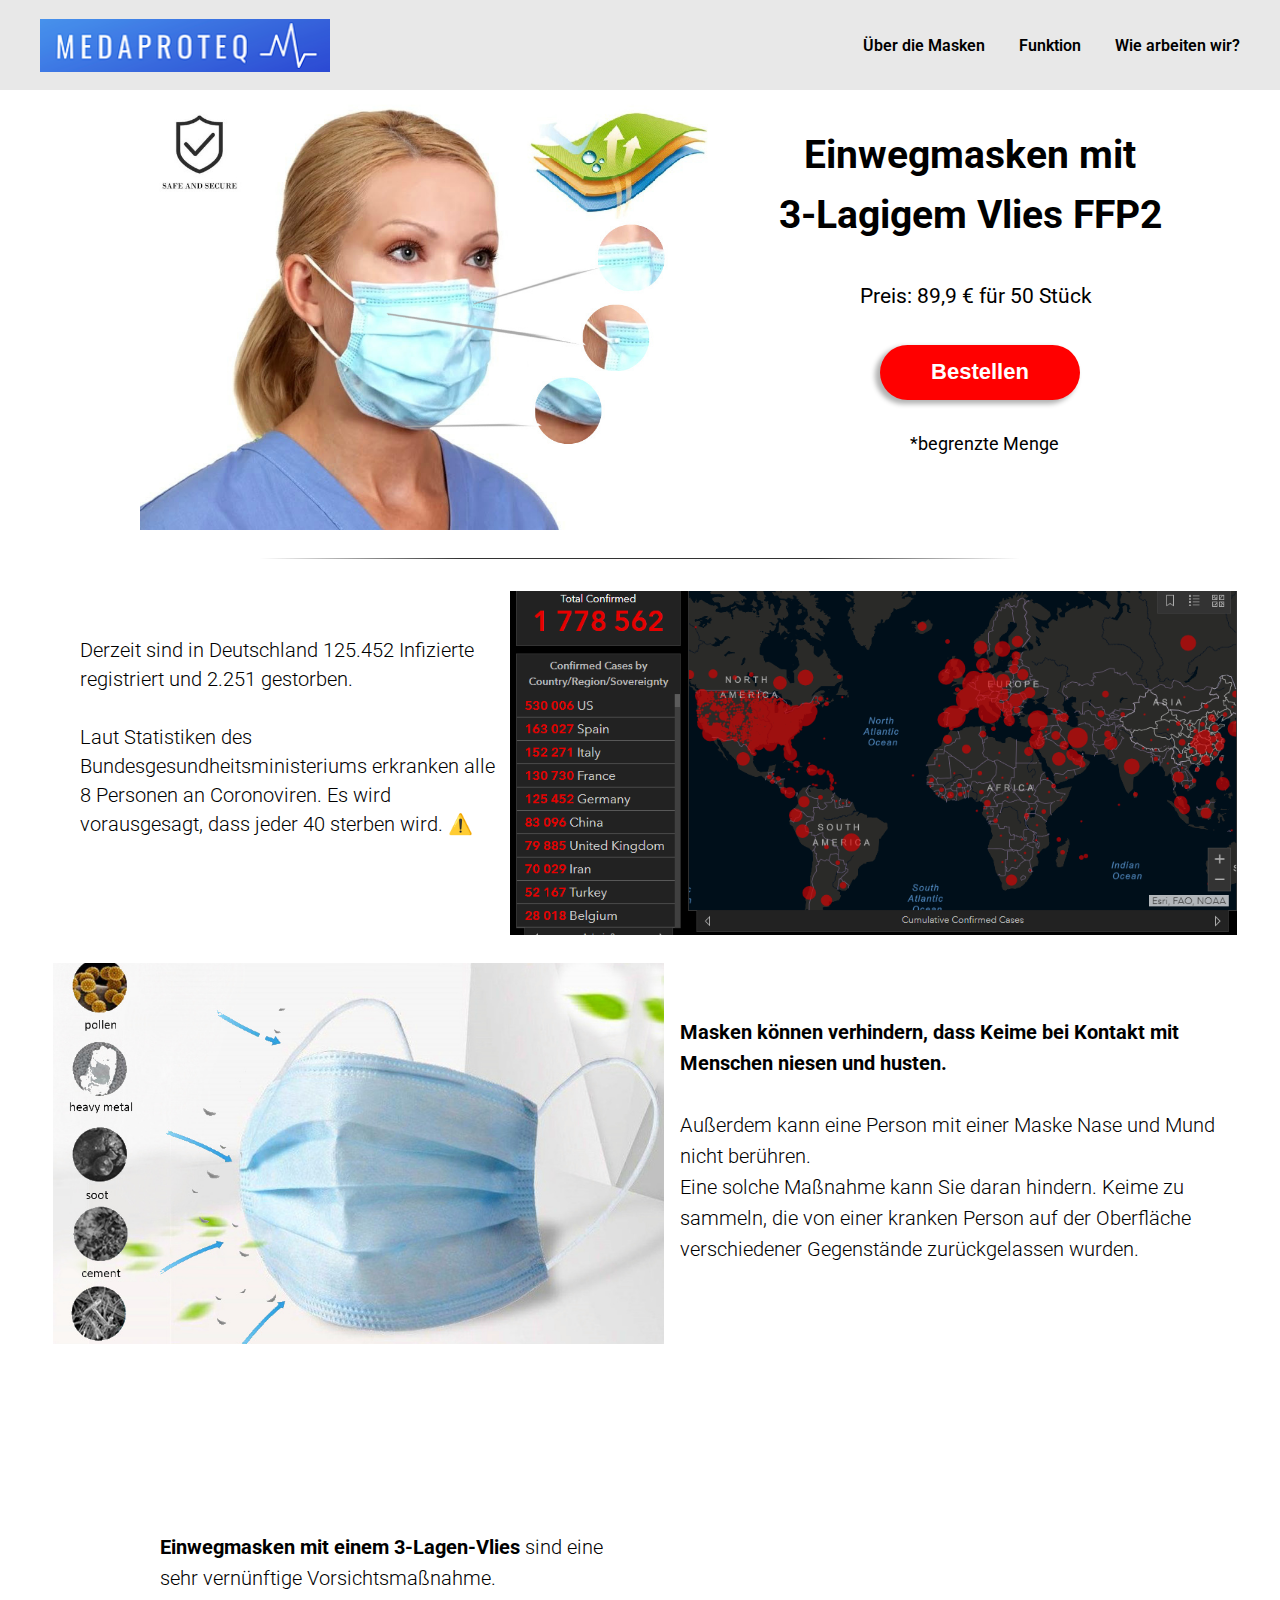
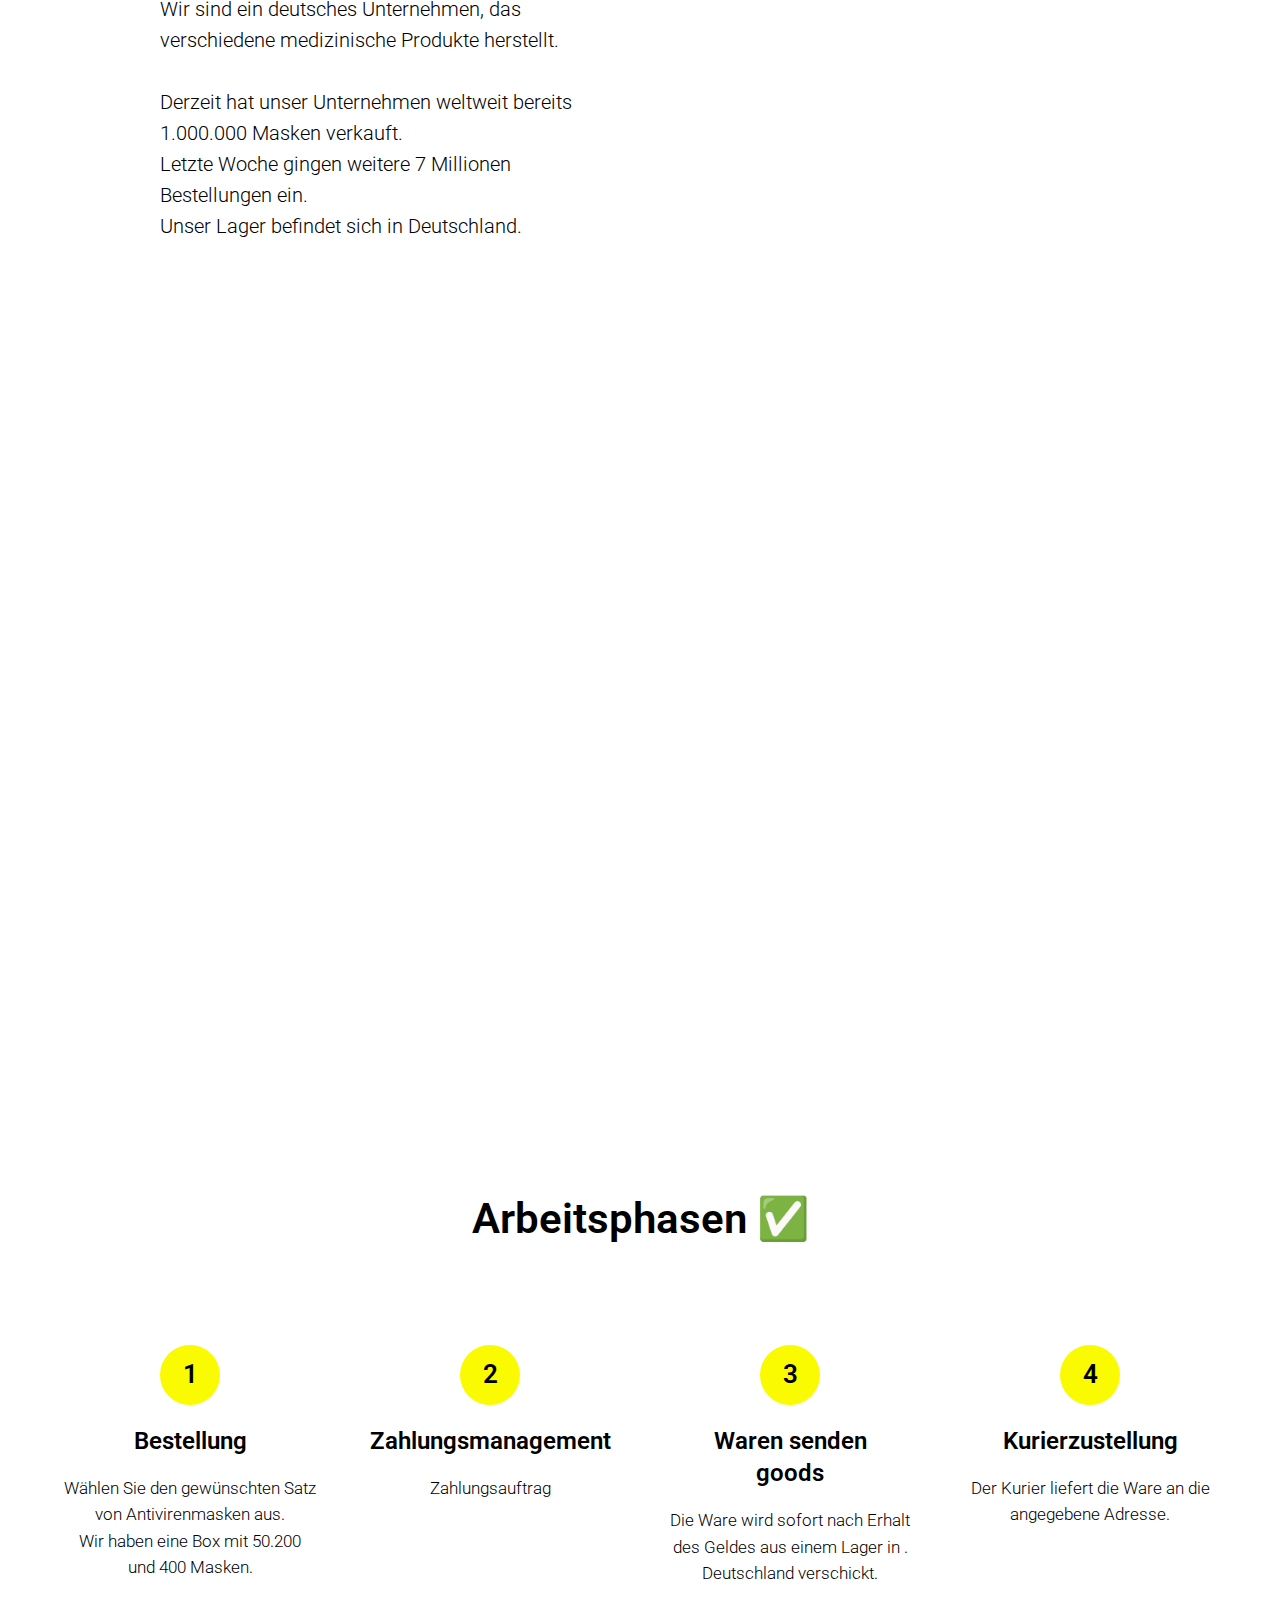
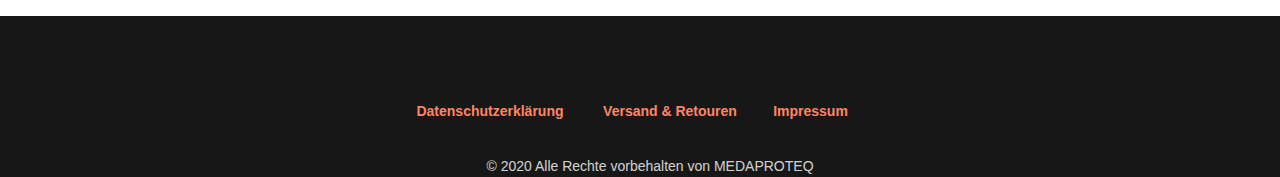
==== commit 875a101a: "1" ====
--- a/index.html
+++ b/index.html
@@ -13,7 +13,7 @@
 });</script><!-- /T396 --></div><div id="rec179704103" class="r t-rec t-rec_pt_0 t-rec_pb_15" style="padding-top:0px;padding-bottom:15px; " data-animationappear="off" data-record-type="396" ><!-- T396 --><style>#rec179704103 .t396__artboard{height: 440px;background-color: #ffffff;}#rec179704103 .t396__filter{height: 440px;}#rec179704103 .t396__carrier{height: 440px;background-position: center center;background-attachment: scroll;background-size:cover;background-repeat:no-repeat;}@media screen and (max-width: 1199px){#rec179704103 .t396__artboard{height: 410px;}#rec179704103 .t396__filter{height: 410px;}#rec179704103 .t396__carrier{height: 410px;background-attachment:scroll;}}@media screen and (max-width: 959px){#rec179704103 .t396__artboard{height: 280px;}#rec179704103 .t396__filter{height: 280px;}#rec179704103 .t396__carrier{height: 280px;}}@media screen and (max-width: 639px){#rec179704103 .t396__artboard{height: 210px;}#rec179704103 .t396__filter{height: 210px;}#rec179704103 .t396__carrier{height: 210px;}}@media screen and (max-width: 479px){#rec179704103 .t396__artboard{height: 540px;}#rec179704103 .t396__filter{height: 540px;}#rec179704103 .t396__carrier{height: 540px;}}#rec179704103 .tn-elem[data-elem-id="1470210011265"]{color:#000000;z-index:3;top: 580px;left: calc(50% - 600px + 610px);width:410px;}#rec179704103 .tn-elem[data-elem-id="1470210011265"] .tn-atom{color:#000000;font-size:20px;font-family:'Arial',Arial,sans-serif;line-height:1.55;font-weight:400;background-position:center center;border-color:transparent;border-style:solid;}@media screen and (max-width: 1199px){}@media screen and (max-width: 959px){}@media screen and (max-width: 639px){}@media screen and (max-width: 479px){}#rec179704103 .tn-elem[data-elem-id="1470210224069"]{z-index:1;top: -120px;left: calc(50% - 600px + 981px);width:100px;height:100px;}#rec179704103 .tn-elem[data-elem-id="1470210224069"] .tn-atom{background-color:#fff705;background-position:center center;border-color:transparent;border-style:solid;}@media screen and (max-width: 1199px){}@media screen and (max-width: 959px){}@media screen and (max-width: 639px){}@media screen and (max-width: 479px){}#rec179704103 .tn-elem[data-elem-id="1586672551697"]{z-index:7;top: 565px;left: calc(50% - 600px + 160px);width:430px;}#rec179704103 .tn-elem[data-elem-id="1586672551697"] .tn-atom{background-position:center center;border-color:transparent;border-style:solid;}@media screen and (max-width: 1199px){#rec179704103 .tn-elem[data-elem-id="1586672551697"]{top: 470px;left: calc(50% - 480px + -230px);width:390px;}}@media screen and (max-width: 959px){#rec179704103 .tn-elem[data-elem-id="1586672551697"]{top: 195px;left: calc(50% - 320px + -310px);width:260px;}}@media screen and (max-width: 639px){#rec179704103 .tn-elem[data-elem-id="1586672551697"]{top: 190px;left: calc(50% - 240px + -290px);width:260px;}}@media screen and (max-width: 479px){#rec179704103 .tn-elem[data-elem-id="1586672551697"]{top: 50px;left: calc(50% - 160px + 430px);width:320px;}}#rec179704103 .tn-elem[data-elem-id="1586672704210"]{color:#000000;text-align:center;z-index:13;top: 35px;left: calc(50% - 600px + 670px);width:520px;}#rec179704103 .tn-elem[data-elem-id="1586672704210"] .tn-atom{color:#000000;font-size:39px;font-family:'Roboto',Arial,sans-serif;line-height:1.55;font-weight:400;background-position:center center;border-color:transparent;border-style:solid;}@media screen and (max-width: 1199px){#rec179704103 .tn-elem[data-elem-id="1586672704210"]{top: 45px;left: calc(50% - 480px + 550px);width:400px;}#rec179704103 .tn-elem[data-elem-id="1586672704210"] .tn-atom{font-size:28px;}}@media screen and (max-width: 959px){#rec179704103 .tn-elem[data-elem-id="1586672704210"]{top: 30px;left: calc(50% - 320px + 340px);width:290px;}#rec179704103 .tn-elem[data-elem-id="1586672704210"]{text-align:center;}#rec179704103 .tn-elem[data-elem-id="1586672704210"] .tn-atom{font-size:22px;}}@media screen and (max-width: 639px){#rec179704103 .tn-elem[data-elem-id="1586672704210"]{top: 10px;left: calc(50% - 240px + 250px);width:220px;}#rec179704103 .tn-elem[data-elem-id="1586672704210"]{text-align:center;}#rec179704103 .tn-elem[data-elem-id="1586672704210"] .tn-atom{font-size:18px;}}@media screen and (max-width: 479px){#rec179704103 .tn-elem[data-elem-id="1586672704210"]{top: 265px;left: calc(50% - 160px + 0px);width:320px;}#rec179704103 .tn-elem[data-elem-id="1586672704210"]{text-align:center;}#rec179704103 .tn-elem[data-elem-id="1586672704210"] .tn-atom{font-size:26px;line-height:1.45;}}#rec179704103 .tn-elem[data-elem-id="1586673121575"]{color:#000000;z-index:8;top: 190px;left: calc(50% - 600px + 820px);width:560px;}#rec179704103 .tn-elem[data-elem-id="1586673121575"] .tn-atom{color:#000000;font-size:21px;font-family:'Roboto',Arial,sans-serif;line-height:1.55;font-weight:400;background-position:center center;border-color:transparent;border-style:solid;}@media screen and (max-width: 1199px){#rec179704103 .tn-elem[data-elem-id="1586673121575"]{top: 200px;left: calc(50% - 480px + 650px);}}@media screen and (max-width: 959px){#rec179704103 .tn-elem[data-elem-id="1586673121575"]{top: 140px;left: calc(50% - 320px + 400px);}#rec179704103 .tn-elem[data-elem-id="1586673121575"] .tn-atom{font-size:18px;}}@media screen and (max-width: 639px){#rec179704103 .tn-elem[data-elem-id="1586673121575"]{top: 110px;left: calc(50% - 240px + 290px);}#rec179704103 .tn-elem[data-elem-id="1586673121575"] .tn-atom{font-size:16px;}}@media screen and (max-width: 479px){#rec179704103 .tn-elem[data-elem-id="1586673121575"]{top: 385px;left: calc(50% - 160px + 60px);width:330px;}#rec179704103 .tn-elem[data-elem-id="1586673121575"] .tn-atom{font-size:18px;line-height:1.45;letter-spacing:0px;}}#rec179704103 .tn-elem[data-elem-id="1586673309900"]{color:#ffffff;text-align:center;z-index:9;top: 255px;left: calc(50% - 600px + 840px);width:200px;height:55px;}#rec179704103 .tn-elem[data-elem-id="1586673309900"] .tn-atom{color:#ffffff;font-size:22px;font-family:'Arial',Arial,sans-serif;line-height:1.55;font-weight:600;border-width:1px;border-radius:30px;background-color:#ff0000;background-position:center center;border-color:transparent;border-style:solid;transition: background-color 0.2s ease-in-out, color 0.2s ease-in-out, border-color 0.2s ease-in-out;box-shadow: -4px 3px 5px 1px rgba(0,0,0,0.3);}@media screen and (max-width: 1199px){#rec179704103 .tn-elem[data-elem-id="1586673309900"]{top: 270px;left: calc(50% - 480px + 650px);}}@media screen and (max-width: 959px){#rec179704103 .tn-elem[data-elem-id="1586673309900"]{top: 200px;left: calc(50% - 320px + 400px);width:180px;height:45px;}}@media screen and (max-width: 639px){#rec179704103 .tn-elem[data-elem-id="1586673309900"]{top: 145px;left: calc(50% - 240px + 310px);width:120px;height:36px;}#rec179704103 .tn-elem[data-elem-id="1586673309900"] .tn-atom{font-size:17px;}}@media screen and (max-width: 479px){#rec179704103 .tn-elem[data-elem-id="1586673309900"]{top: 430px;left: calc(50% - 160px + 90px);width:140px;height:45px;}#rec179704103 .tn-elem[data-elem-id="1586673309900"] .tn-atom{background-color:#ff0000;border-width:1px;border-radius:30px;opacity:1;-webkit-transform:rotate(0deg); -moz-transform:rotate(0deg); transform:rotate(0deg);box-shadow: -4px 5px 5px 1px rgba(0,0,0,0.3);}}#rec179704103 .tn-elem[data-elem-id="1586673646815"]{color:#000000;z-index:11;top: 340px;left: calc(50% - 600px + 870px);width:560px;}#rec179704103 .tn-elem[data-elem-id="1586673646815"] .tn-atom{color:#000000;font-size:18px;font-family:'Roboto',Arial,sans-serif;line-height:1.55;font-weight:400;background-position:center center;border-color:transparent;border-style:solid;}@media screen and (max-width: 1199px){#rec179704103 .tn-elem[data-elem-id="1586673646815"]{top: 355px;left: calc(50% - 480px + 660px);}#rec179704103 .tn-elem[data-elem-id="1586673646815"] .tn-atom{font-size:14px;}}@media screen and (max-width: 959px){#rec179704103 .tn-elem[data-elem-id="1586673646815"]{top: 260px;left: calc(50% - 320px + 400px);}#rec179704103 .tn-elem[data-elem-id="1586673646815"] .tn-atom{font-size:14px;}}@media screen and (max-width: 639px){#rec179704103 .tn-elem[data-elem-id="1586673646815"]{top: 190px;left: calc(50% - 240px + 290px);}#rec179704103 .tn-elem[data-elem-id="1586673646815"] .tn-atom{font-size:12px;}}@media screen and (max-width: 479px){#rec179704103 .tn-elem[data-elem-id="1586673646815"]{top: 495px;left: calc(50% - 160px + 100px);}#rec179704103 .tn-elem[data-elem-id="1586673646815"]{color:#242424;}#rec179704103 .tn-elem[data-elem-id="1586673646815"] .tn-atom{color:#242424;font-size:16px;}}#rec179704103 .tn-elem[data-elem-id="1586674040257"]{color:#000000;z-index:12;top: 620px;left: calc(50% - 600px + 140px);width:560px;}#rec179704103 .tn-elem[data-elem-id="1586674040257"] .tn-atom{color:#000000;font-size:20px;font-family:'Roboto',Arial,sans-serif;line-height:1.55;font-weight:400;background-position:center center;border-color:transparent;border-style:solid;}@media screen and (max-width: 1199px){}@media screen and (max-width: 959px){}@media screen and (max-width: 639px){#rec179704103 .tn-elem[data-elem-id="1586674040257"]{top: 315px;left: calc(50% - 240px + -360px);}}@media screen and (max-width: 479px){#rec179704103 .tn-elem[data-elem-id="1586674040257"]{top: 415px;left: calc(50% - 160px + -130px);width:330px;}#rec179704103 .tn-elem[data-elem-id="1586674040257"] .tn-atom{font-size:18px;line-height:1.45;letter-spacing:0px;}}#rec179704103 .tn-elem[data-elem-id="1586688936028"]{z-index:10;top: 5px;left: calc(50% - 600px + 100px);width:568px;}#rec179704103 .tn-elem[data-elem-id="1586688936028"] .tn-atom{background-position:center center;border-color:transparent;border-style:solid;}@media screen and (max-width: 1199px){#rec179704103 .tn-elem[data-elem-id="1586688936028"]{top: 30px;left: calc(50% - 480px + 50px);width:488px;}}@media screen and (max-width: 959px){#rec179704103 .tn-elem[data-elem-id="1586688936028"]{top: 25px;left: calc(50% - 320px + 10px);width:328px;}}@media screen and (max-width: 639px){#rec179704103 .tn-elem[data-elem-id="1586688936028"]{top: 15px;left: calc(50% - 240px + 20px);width:248px;}}@media screen and (max-width: 479px){#rec179704103 .tn-elem[data-elem-id="1586688936028"]{top: 15px;left: calc(50% - 160px + 0px);width:318px;}}</style> <div class='t396'><div class="t396__artboard" data-artboard-recid="179704103"	data-artboard-height="440"	data-artboard-height-res-960="410"	data-artboard-height-res-640="280"	data-artboard-height-res-480="210"	data-artboard-height-res-320="540"	data-artboard-height_vh=""	data-artboard-valign="center"	data-artboard-ovrflw=""	> <div class="t396__carrier" data-artboard-recid="179704103"></div> <div class="t396__filter" data-artboard-recid="179704103"></div> <div class='t396__elem tn-elem tn-elem__1797041031470210011265' data-elem-id='1470210011265' data-elem-type='text'	data-field-top-value="580"	data-field-left-value="610"	data-field-width-value="410"	data-field-axisy-value="top"	data-field-axisx-value="left"	data-field-container-value="grid"	data-field-topunits-value=""	data-field-leftunits-value=""	data-field-heightunits-value=""	data-field-widthunits-value="" > <div class='tn-atom' field='tn_text_1470210011265' >Click „Block Editor” to enter the edit mode. Use layers, shapes and customize adaptability. Everything is in your hands.</div> </div> <div class='t396__elem tn-elem tn-elem__1797041031470210224069' data-elem-id='1470210224069' data-elem-type='shape'	data-field-top-value="-120"	data-field-left-value="981"	data-field-height-value="100"	data-field-width-value="100"	data-field-axisy-value="top"	data-field-axisx-value="left"	data-field-container-value="grid"	data-field-topunits-value=""	data-field-leftunits-value=""	data-field-heightunits-value=""	data-field-widthunits-value="" > <div class='tn-atom' > </div> </div> <div class='t396__elem tn-elem tn-elem__1797041031586672551697' data-elem-id='1586672551697' data-elem-type='image'	data-field-top-value="565"	data-field-top-res-960-value="470"	data-field-top-res-640-value="195"	data-field-top-res-480-value="190"	data-field-top-res-320-value="50"	data-field-left-value="160"	data-field-left-res-960-value="-230"	data-field-left-res-640-value="-310"	data-field-left-res-480-value="-290"	data-field-left-res-320-value="430"	data-field-width-value="430"	data-field-width-res-960-value="390"	data-field-width-res-640-value="260"	data-field-width-res-480-value="260"	data-field-width-res-320-value="320"	data-field-axisy-value="top"	data-field-axisx-value="left"	data-field-container-value="grid"	data-field-topunits-value=""	data-field-leftunits-value=""	data-field-heightunits-value=""	data-field-widthunits-value="" > <div class='tn-atom' > <img class='tn-atom__img t-img' data-original='images/tild3063-3835-4262-b431-383037323333__maxresdefault.jpg' imgfield='tn_img_1586672551697'> </div> </div> <div class='t396__elem tn-elem tn-elem__1797041031586672704210' data-elem-id='1586672704210' data-elem-type='text'	data-field-top-value="35"	data-field-top-res-960-value="45"	data-field-top-res-640-value="30"	data-field-top-res-480-value="10"	data-field-top-res-320-value="265"	data-field-left-value="670"	data-field-left-res-960-value="550"	data-field-left-res-640-value="340"	data-field-left-res-480-value="250"	data-field-left-res-320-value="0"	data-field-width-value="520"	data-field-width-res-960-value="400"	data-field-width-res-640-value="290"	data-field-width-res-480-value="220"	data-field-width-res-320-value="320"	data-field-axisy-value="top"	data-field-axisx-value="left"	data-field-container-value="grid"	data-field-topunits-value=""	data-field-leftunits-value=""	data-field-heightunits-value=""	data-field-widthunits-value="" > <div class='tn-atom' field='tn_text_1586672704210' ><strong>Einwegmasken mit <br>3-Lagigem <strong>Vlies</strong> FFP2</strong></div> </div> <div class='t396__elem tn-elem tn-elem__1797041031586673121575' data-elem-id='1586673121575' data-elem-type='text'	data-field-top-value="190"	data-field-top-res-960-value="200"	data-field-top-res-640-value="140"	data-field-top-res-480-value="110"	data-field-top-res-320-value="385"	data-field-left-value="820"	data-field-left-res-960-value="650"	data-field-left-res-640-value="400"	data-field-left-res-480-value="290"	data-field-left-res-320-value="60"	data-field-width-value="560"	data-field-width-res-320-value="330"	data-field-axisy-value="top"	data-field-axisx-value="left"	data-field-container-value="grid"	data-field-topunits-value=""	data-field-leftunits-value=""	data-field-heightunits-value=""	data-field-widthunits-value="" > <div class='tn-atom' field='tn_text_1586673121575' >Preis: 89,9 € für 50 Stück<br><br></div> </div> <div class='t396__elem tn-elem tn-elem__1797041031586673309900' data-elem-id='1586673309900' data-elem-type='button'	data-field-top-value="255"	data-field-top-res-960-value="270"	data-field-top-res-640-value="200"	data-field-top-res-480-value="145"	data-field-top-res-320-value="430"	data-field-left-value="840"	data-field-left-res-960-value="650"	data-field-left-res-640-value="400"	data-field-left-res-480-value="310"	data-field-left-res-320-value="90"	data-field-height-value="55"	data-field-height-res-640-value="45"	data-field-height-res-480-value="36"	data-field-height-res-320-value="45"	data-field-width-value="200"	data-field-width-res-640-value="180"	data-field-width-res-480-value="120"	data-field-width-res-320-value="140"	data-field-axisy-value="top"	data-field-axisx-value="left"	data-field-container-value="grid"	data-field-topunits-value=""	data-field-leftunits-value=""	data-field-heightunits-value=""	data-field-widthunits-value="" > <a class='tn-atom' href="https://www.medaproteq.com/product-page/einweg-gesichtsschutzmaske-3-lagig-vlies-wei%C3%9F-blau" >Bestellen</a> </div> <div class='t396__elem tn-elem tn-elem__1797041031586673646815' data-elem-id='1586673646815' data-elem-type='text'	data-field-top-value="340"	data-field-top-res-960-value="355"	data-field-top-res-640-value="260"	data-field-top-res-480-value="190"	data-field-top-res-320-value="495"	data-field-left-value="870"	data-field-left-res-960-value="660"	data-field-left-res-640-value="400"	data-field-left-res-480-value="290"	data-field-left-res-320-value="100"	data-field-width-value="560"	data-field-axisy-value="top"	data-field-axisx-value="left"	data-field-container-value="grid"	data-field-topunits-value=""	data-field-leftunits-value=""	data-field-heightunits-value=""	data-field-widthunits-value="" > <div class='tn-atom' field='tn_text_1586673646815' >*begrenzte Menge</div> </div> <div class='t396__elem tn-elem tn-elem__1797041031586674040257' data-elem-id='1586674040257' data-elem-type='text'	data-field-top-value="620"	data-field-top-res-480-value="315"	data-field-top-res-320-value="415"	data-field-left-value="140"	data-field-left-res-480-value="-360"	data-field-left-res-320-value="-130"	data-field-width-value="560"	data-field-width-res-320-value="330"	data-field-axisy-value="top"	data-field-axisx-value="left"	data-field-container-value="grid"	data-field-topunits-value=""	data-field-leftunits-value=""	data-field-heightunits-value=""	data-field-widthunits-value="" > <div class='tn-atom' field='tn_text_1586674040257' >Цена</div> </div> <div class='t396__elem tn-elem tn-elem__1797041031586688936028' data-elem-id='1586688936028' data-elem-type='image'	data-field-top-value="5"	data-field-top-res-960-value="30"	data-field-top-res-640-value="25"	data-field-top-res-480-value="15"	data-field-top-res-320-value="15"	data-field-left-value="100"	data-field-left-res-960-value="50"	data-field-left-res-640-value="10"	data-field-left-res-480-value="20"	data-field-left-res-320-value="0"	data-field-width-value="568"	data-field-width-res-960-value="488"	data-field-width-res-640-value="328"	data-field-width-res-480-value="248"	data-field-width-res-320-value="318"	data-field-axisy-value="top"	data-field-axisx-value="left"	data-field-container-value="grid"	data-field-topunits-value=""	data-field-leftunits-value=""	data-field-heightunits-value=""	data-field-widthunits-value="" > <div class='tn-atom' > <img class='tn-atom__img t-img' data-original='images/tild6334-3064-4261-a464-313064343534__image.jpg' imgfield='tn_img_1586688936028'> </div> </div> </div> </div> <script>$( document ).ready(function() { t396_init('179704103');
 });</script><!-- /T396 --></div><div id="rec179696580" class="r t-rec t-rec_pt_0 t-rec_pb_15" style="padding-top:0px;padding-bottom:15px; " data-record-type="363" ><!-- T029 --><div class="t029"> <div class="t029__container t-container"> <div class="t029__col t-col t-col_8"> <div class="t029__linewrapper" style="opacity:0.8;"> <div class="t029__opacity t029__opacity_left" style="background-image: -moz-linear-gradient(right, #000000, rgba(0,0,0,0)); background-image: -webkit-linear-gradient(right, #000000, rgba(0,0,0,0)); background-image: -o-linear-gradient(right, #000000, rgba(0,0,0,0)); background-image: -ms-linear-gradient(right, #000000, rgba(0,0,0,0));"></div> <div class="t029__line" style="background: #000000;"></div> <div class="t029__opacity t029__opacity_right" style="background-image: -moz-linear-gradient(left, #000000, rgba(0,0,0,0)); background-image: -webkit-linear-gradient(left, #000000, rgba(0,0,0,0)); background-image: -o-linear-gradient(left, #000000, rgba(0,0,0,0)); background-image: -ms-linear-gradient(left, #000000, rgba(0,0,0,0));"></div> </div> </div> </div></div></div><div id="rec179696346" class="r t-rec t-rec_pt_0" style="padding-top:0px;background-color:#dedede; " data-animationappear="off" data-record-type="396" data-bg-color="#dedede"><!-- T396 --><style>#rec179696346 .t396__artboard{height: 356px;background-color: #ffffff;}#rec179696346 .t396__filter{height: 356px;}#rec179696346 .t396__carrier{height: 356px;background-position: center center;background-attachment: scroll;background-size:cover;background-repeat:no-repeat;}@media screen and (max-width: 1199px){#rec179696346 .t396__artboard{height: 283px;}#rec179696346 .t396__filter{height: 283px;}#rec179696346 .t396__carrier{height: 283px;background-attachment:scroll;}}@media screen and (max-width: 959px){#rec179696346 .t396__artboard{height: 417px;}#rec179696346 .t396__filter{height: 417px;}#rec179696346 .t396__carrier{height: 417px;}}@media screen and (max-width: 639px){#rec179696346 .t396__artboard{height: 677px;}#rec179696346 .t396__filter{height: 677px;}#rec179696346 .t396__carrier{height: 677px;}}@media screen and (max-width: 479px){#rec179696346 .t396__artboard{height: 397px;}#rec179696346 .t396__filter{height: 397px;}#rec179696346 .t396__carrier{height: 397px;}}#rec179696346 .tn-elem[data-elem-id="1470209944682"]{color:#000000;text-align:center;z-index:2;top: 30px;left: calc(50% - 600px + 20px);width:460px;}#rec179696346 .tn-elem[data-elem-id="1470209944682"] .tn-atom{color:#000000;font-size:42px;font-family:'Arial',Arial,sans-serif;line-height:1.2;font-weight:700;background-position:center center;border-color:transparent;border-style:solid;}@media screen and (max-width: 1199px){#rec179696346 .tn-elem[data-elem-id="1470209944682"]{top: 20px;left: calc(50% - 480px + 30px);width:380px;}#rec179696346 .tn-elem[data-elem-id="1470209944682"] .tn-atom{font-size:38px;}}@media screen and (max-width: 959px){#rec179696346 .tn-elem[data-elem-id="1470209944682"]{top: 20px;left: calc(50% - 320px + 10px);width:600px;}}@media screen and (max-width: 639px){#rec179696346 .tn-elem[data-elem-id="1470209944682"]{top: 15px;left: calc(50% - 240px + 10px);width:460px;}#rec179696346 .tn-elem[data-elem-id="1470209944682"] .tn-atom{font-size:30px;}}@media screen and (max-width: 479px){#rec179696346 .tn-elem[data-elem-id="1470209944682"]{top: 5px;left: calc(50% - 160px + -10px);width:340px;}#rec179696346 .tn-elem[data-elem-id="1470209944682"]{text-align:center;}}#rec179696346 .tn-elem[data-elem-id="1470210011265"]{color:#000000;z-index:3;top: 50px;left: calc(50% - 600px + 40px);width:420px;}#rec179696346 .tn-elem[data-elem-id="1470210011265"] .tn-atom{color:#000000;font-size:20px;font-family:'Roboto',Arial,sans-serif;line-height:1.45;font-weight:300;background-position:center center;border-color:transparent;border-style:solid;}@media screen and (max-width: 1199px){#rec179696346 .tn-elem[data-elem-id="1470210011265"]{top: 45px;left: calc(50% - 480px + 10px);width:380px;}#rec179696346 .tn-elem[data-elem-id="1470210011265"] .tn-atom{font-size:18px;}}@media screen and (max-width: 959px){#rec179696346 .tn-elem[data-elem-id="1470210011265"]{top: 10px;left: calc(50% - 320px + 20px);width:620px;}}@media screen and (max-width: 639px){#rec179696346 .tn-elem[data-elem-id="1470210011265"]{top: 10px;left: calc(50% - 240px + 10px);width:460px;}#rec179696346 .tn-elem[data-elem-id="1470210011265"] .tn-atom{font-size:16px;line-height:1.45;}}@media screen and (max-width: 479px){#rec179696346 .tn-elem[data-elem-id="1470210011265"]{top: 5px;left: calc(50% - 160px + 0px);width:330px;}#rec179696346 .tn-elem[data-elem-id="1470210011265"] .tn-atom{font-size:20px;}}#rec179696346 .tn-elem[data-elem-id="1586678041783"]{z-index:4;top: 5px;left: calc(50% - 600px + 470px);width:727px;}#rec179696346 .tn-elem[data-elem-id="1586678041783"] .tn-atom{background-position:center center;border-color:transparent;border-style:solid;}@media screen and (max-width: 1199px){#rec179696346 .tn-elem[data-elem-id="1586678041783"]{top: 10px;left: calc(50% - 480px + 400px);width:547px;}}@media screen and (max-width: 959px){#rec179696346 .tn-elem[data-elem-id="1586678041783"]{top: 150px;left: calc(50% - 320px + 50px);}}@media screen and (max-width: 639px){#rec179696346 .tn-elem[data-elem-id="1586678041783"]{top: 155px;left: calc(50% - 240px + 40px);width:397px;}}@media screen and (max-width: 479px){#rec179696346 .tn-elem[data-elem-id="1586678041783"]{top: 245px;left: calc(50% - 160px + 0px);width:317px;}}</style> <div class='t396'><div class="t396__artboard" data-artboard-recid="179696346"	data-artboard-height="356"	data-artboard-height-res-960="283"	data-artboard-height-res-640="417"	data-artboard-height-res-480="677"	data-artboard-height-res-320="397"	data-artboard-height_vh=""	data-artboard-valign="center"	data-artboard-ovrflw=""	> <div class="t396__carrier" data-artboard-recid="179696346"></div> <div class="t396__filter" data-artboard-recid="179696346"></div> <div class='t396__elem tn-elem tn-elem__1796963461470209944682' data-elem-id='1470209944682' data-elem-type='text'	data-field-top-value="30"	data-field-top-res-960-value="20"	data-field-top-res-640-value="20"	data-field-top-res-480-value="15"	data-field-top-res-320-value="5"	data-field-left-value="20"	data-field-left-res-960-value="30"	data-field-left-res-640-value="10"	data-field-left-res-480-value="10"	data-field-left-res-320-value="-10"	data-field-width-value="460"	data-field-width-res-960-value="380"	data-field-width-res-640-value="600"	data-field-width-res-480-value="460"	data-field-width-res-320-value="340"	data-field-axisy-value="top"	data-field-axisx-value="left"	data-field-container-value="grid"	data-field-topunits-value=""	data-field-leftunits-value=""	data-field-heightunits-value=""	data-field-widthunits-value="" > <div class='tn-atom' field='tn_text_1470209944682' ></div> </div> <div class='t396__elem tn-elem tn-elem__1796963461470210011265' data-elem-id='1470210011265' data-elem-type='text'	data-field-top-value="50"	data-field-top-res-960-value="45"	data-field-top-res-640-value="10"	data-field-top-res-480-value="10"	data-field-top-res-320-value="5"	data-field-left-value="40"	data-field-left-res-960-value="10"	data-field-left-res-640-value="20"	data-field-left-res-480-value="10"	data-field-left-res-320-value="0"	data-field-width-value="420"	data-field-width-res-960-value="380"	data-field-width-res-640-value="620"	data-field-width-res-480-value="460"	data-field-width-res-320-value="330"	data-field-axisy-value="top"	data-field-axisx-value="left"	data-field-container-value="grid"	data-field-topunits-value=""	data-field-leftunits-value=""	data-field-heightunits-value=""	data-field-widthunits-value="" > <div class='tn-atom' field='tn_text_1470210011265' >Derzeit sind in Deutschland 125.452 Infizierte registriert und 2.251 gestorben.<br /><br />Laut Statistiken des<br />Bundesgesundheitsministeriums erkranken alle 8 Personen an Coronoviren. Es wird vorausgesagt, dass jeder 40 sterben wird. ⚠️</div> </div> <div class='t396__elem tn-elem tn-elem__1796963461586678041783' data-elem-id='1586678041783' data-elem-type='image'	data-field-top-value="5"	data-field-top-res-960-value="10"	data-field-top-res-640-value="150"	data-field-top-res-480-value="155"	data-field-top-res-320-value="245"	data-field-left-value="470"	data-field-left-res-960-value="400"	data-field-left-res-640-value="50"	data-field-left-res-480-value="40"	data-field-left-res-320-value="0"	data-field-width-value="727"	data-field-width-res-960-value="547"	data-field-width-res-480-value="397"	data-field-width-res-320-value="317"	data-field-axisy-value="top"	data-field-axisx-value="left"	data-field-container-value="grid"	data-field-topunits-value=""	data-field-leftunits-value=""	data-field-heightunits-value=""	data-field-widthunits-value="" > <div class='tn-atom' > <img class='tn-atom__img t-img' data-original='images/tild6663-6665-4438-a137-343663393439__screenshot_11.png' imgfield='tn_img_1586678041783'> </div> </div> </div> </div> <script>$( document ).ready(function() { t396_init('179696346');
 });</script><!-- /T396 --></div><div id="rec179734307" class="r t-rec t-screenmin-980px" style=" " data-record-type="396" data-screen-min="980px" ><!-- T396 --><style>#rec179734307 .t396__artboard{height: 410px;background-color: #ffffff;}#rec179734307 .t396__filter{height: 410px;}#rec179734307 .t396__carrier{height: 410px;background-position: center center;background-attachment: scroll;background-size:cover;background-repeat:no-repeat;}@media screen and (max-width: 1199px){#rec179734307 .t396__artboard{height: 350px;}#rec179734307 .t396__filter{height: 350px;}#rec179734307 .t396__carrier{height: 350px;background-attachment:scroll;}}@media screen and (max-width: 959px){#rec179734307 .t396__artboard{height: 1160px;}#rec179734307 .t396__filter{height: 1160px;}#rec179734307 .t396__carrier{height: 1160px;}}@media screen and (max-width: 639px){#rec179734307 .t396__artboard{height: 880px;}#rec179734307 .t396__filter{height: 880px;}#rec179734307 .t396__carrier{height: 880px;}}@media screen and (max-width: 479px){#rec179734307 .t396__artboard{height: 770px;}#rec179734307 .t396__filter{height: 770px;}#rec179734307 .t396__carrier{height: 770px;}}#rec179734307 .tn-elem[data-elem-id="1474040541235"]{z-index:4;top: 21px;left: calc(50% - 600px + 13px);width:611px;height:381px;}#rec179734307 .tn-elem[data-elem-id="1474040541235"] .tn-atom{background-position:center center;background-size:cover;background-repeat:no-repeat;border-color:transparent;border-style:solid;}@media screen and (max-width: 1199px){#rec179734307 .tn-elem[data-elem-id="1474040541235"]{top: 9px;left: calc(50% - 480px + 10px);width:470px;height:327px;}}@media screen and (max-width: 959px){#rec179734307 .tn-elem[data-elem-id="1474040541235"]{top: 10px;left: calc(50% - 320px + 41px);width:541px;height:339px;}}@media screen and (max-width: 639px){#rec179734307 .tn-elem[data-elem-id="1474040541235"]{top: 315px;left: calc(50% - 240px + 9px);width:460px;height:460px;}}@media screen and (max-width: 479px){#rec179734307 .tn-elem[data-elem-id="1474040541235"]{top: 348px;left: calc(50% - 160px + 11px);width:300px;height:300px;}}#rec179734307 .tn-elem[data-elem-id="1586695106741"]{color:#000000;z-index:6;top: 75px;left: calc(50% - 600px + 640px);width:560px;}#rec179734307 .tn-elem[data-elem-id="1586695106741"] .tn-atom{color:#000000;font-size:20px;font-family:'Roboto',Arial,sans-serif;line-height:1.55;font-weight:300;background-position:center center;border-color:transparent;border-style:solid;}@media screen and (max-width: 1199px){#rec179734307 .tn-elem[data-elem-id="1586695106741"]{top: 35px;left: calc(50% - 480px + 500px);width:450px;}}@media screen and (max-width: 959px){#rec179734307 .tn-elem[data-elem-id="1586695106741"]{top: 365px;left: calc(50% - 320px + 20px);width:610px;}}@media screen and (max-width: 639px){}@media screen and (max-width: 479px){#rec179734307 .tn-elem[data-elem-id="1586695106741"]{top: 400pxpx;left: calc(50% - 160px + 20pxpx);width:330px;}#rec179734307 .tn-elem[data-elem-id="1586695106741"] .tn-atom{font-size:18px;line-height:1.45;letter-spacing:0px;}}</style> <div class='t396'><div class="t396__artboard" data-artboard-recid="179734307"	data-artboard-height="410"	data-artboard-height-res-960="350"	data-artboard-height-res-640="1160"	data-artboard-height-res-480="880"	data-artboard-height-res-320="770"	data-artboard-height_vh=""	data-artboard-valign="center"	data-artboard-ovrflw=""	> <div class="t396__carrier" data-artboard-recid="179734307"></div> <div class="t396__filter" data-artboard-recid="179734307"></div> <div class='t396__elem tn-elem tn-elem__1797343071474040541235' data-elem-id='1474040541235' data-elem-type='shape'	data-field-top-value="21"	data-field-top-res-960-value="9"	data-field-top-res-640-value="10"	data-field-top-res-480-value="315"	data-field-top-res-320-value="348"	data-field-left-value="13"	data-field-left-res-960-value="10"	data-field-left-res-640-value="41"	data-field-left-res-480-value="9"	data-field-left-res-320-value="11"	data-field-height-value="381"	data-field-height-res-960-value="327"	data-field-height-res-640-value="339"	data-field-height-res-480-value="460"	data-field-height-res-320-value="300"	data-field-width-value="611"	data-field-width-res-960-value="470"	data-field-width-res-640-value="541"	data-field-width-res-480-value="460"	data-field-width-res-320-value="300"	data-field-axisy-value="top"	data-field-axisx-value="left"	data-field-container-value="grid"	data-field-topunits-value=""	data-field-leftunits-value=""	data-field-heightunits-value=""	data-field-widthunits-value="" > <div class='tn-atom t-bgimg' data-original="images/tild3161-6462-4234-b834-643363616436__zashhitnaja-maska-dl.jpg" style="background-image:url('images/tild3161-6462-4234-b834-643363616436__-__resize__20x__zashhitnaja-maska-dl.jpg');" > </div> </div> <div class='t396__elem tn-elem tn-elem__1797343071586695106741' data-elem-id='1586695106741' data-elem-type='text'	data-field-top-value="75"	data-field-top-res-960-value="35"	data-field-top-res-640-value="365"	data-field-top-res-320-value="400px"	data-field-left-value="640"	data-field-left-res-960-value="500"	data-field-left-res-640-value="20"	data-field-left-res-320-value="20px"	data-field-width-value="560"	data-field-width-res-960-value="450"	data-field-width-res-640-value="610"	data-field-width-res-320-value="330"	data-field-axisy-value="top"	data-field-axisx-value="left"	data-field-container-value="grid"	data-field-topunits-value=""	data-field-leftunits-value=""	data-field-heightunits-value=""	data-field-widthunits-value="" > <div class='tn-atom' field='tn_text_1586695106741' ><strong>Masken können verhindern, dass Keime bei Kontakt mit <br /> Menschen niesen und husten.</strong> <br /><br /> Außerdem kann eine Person mit einer Maske Nase und Mund nicht berühren. <br /> Eine solche Maßnahme kann Sie daran hindern. Keime zu sammeln, die von einer kranken Person auf der Oberfläche verschiedener Gegenstände zurückgelassen wurden. <br /></div> </div> </div> </div> <script>$( document ).ready(function() { t396_init('179734307');
-});</script><!-- /T396 --></div><div id="rec179715077" class="r t-rec t-rec_pt_0 t-rec_pb_0 t-screenmax-480px" style="padding-top:0px;padding-bottom:0px; " data-record-type="478" data-screen-max="480px" ><!-- T478 --><div style="width: 0; height: 0; overflow: hidden;"> <div class="t478__sizer t-col t-col_6" data-auto-correct-mobile-width="false" style="height:38vh;"></div></div><div class="t478"> <div class="t-container"> <div class="t478__top t-col t-col_6 "> <div class="t478__textwrapper t-align_left" style="height:38vh;"> <div class="t478__content t-valign_middle"> <div class="t478__box"> <div class="t478__descr t-descr t-descr_md " field="descr" style="max-width:500px;"><div style="font-size:20px;" data-customstyle="yes"><strong>Masken können verhindern, dass Keime bei Kontakt mit<br />Menschen niesen und husten.</strong><br /><br />Außerdem kann eine Person mit einer Maske Nase und Mund nicht berühren.<br />Eine solche Maßnahme kann Sie daran hindern. Keime zu sammeln, die von einer kranken Person auf der Oberfläche verschiedener Gegenstände zurückgelassen wurden.</div></div> </div> </div> </div> </div> <div class="t-col t-col_6 "> <div class="t478__blockimg t-bgimg" data-original="images/tild3461-3537-4661-b838-666365393632__zashhitnaja-maska-dl.jpg" bgimgfield="img" style="background-image:url('images/tild3461-3537-4661-b838-666365393632__-__resizeb__20x__zashhitnaja-maska-dl.jpg'); height:38vh;"></div> </div> </div></div><script type="text/javascript"> $(window).resize(function() { if (typeof window.noAdaptive!="undefined" && window.noAdaptive==true && $isMobile){return;} t478_setHeight('179715077'); }); $(document).ready(function() { t478_setHeight('179715077'); }); $('.t478').bind('displayChanged',function(){ t478_setHeight('179715077'); });</script></div><div id="rec179715310" class="r t-rec t-rec_pt_30 t-rec_pb_30" style="padding-top:30px;padding-bottom:30px; " data-animationappear="off" data-record-type="677" ><!-- T677 --><div class="t677"> <div class="t-container t-container_flex"> <div class="t677__col t-col t-col_5 t-prefix_1"> <div class="t677__textwrapper t-align_left"> <div class="t677__content t-valign_middle"> <div class="t677__descr t-descr t-descr_md " field="descr" style="font-size:20px;"><strong></strong><strong>Einwegmasken mit einem 3-Lagen-Vlies</strong> sind eine sehr vernünftige Vorsichtsmaßnahme.<br />Wir sind ein deutsches Unternehmen, das verschiedene medizinische Produkte herstellt.<br /><br />Derzeit hat unser Unternehmen weltweit bereits 1.000.000 Masken verkauft.<br />Letzte Woche gingen weitere 7 Millionen Bestellungen ein.<br />Unser Lager befindet sich in Deutschland.</div> </div> </div> </div> <div class="t677__col t-col t-col_8 t677__top-indent"> <div class="t677__row t677__row_3-images"> <div class="t677__tile t677__tile_left"> <div class="t677__bgimg t677__bgimg_1 t-bgimg t-animate" data-animate-style="zoomin" data-animate-group="yes" data-animate-order="2" data-animate-delay="0.3" data-original="images/tild6163-3135-4031-b663-386431313239__e-getta-maschera-vir.jpg" style="background-image:url('images/tild6163-3135-4031-b663-386431313239__-__resizeb__20x__e-getta-Maschera-vir.jpg'); box-shadow: 0px 0px 15px 0px rgba(0, 0, 0, 0.20);"></div> </div> <div class="t677__tile t677__tile_right"> <div class="t677__wrapper t677__wrapper_top"> <div class="t677__bgimg t677__bgimg_2 t-bgimg t-animate" data-animate-style="zoomin" data-animate-group="yes" data-animate-order="1" data-original="images/tild3830-6266-4538-b066-666635303139__screenshot_21.png" style="background-image:url('images/tild3830-6266-4538-b066-666635303139__-__resizeb__20x__Screenshot_21.png'); box-shadow: 0px 0px 15px 0px rgba(0, 0, 0, 0.20);"></div> </div> <div class="t677__wrapper t677__wrapper_bottom"> <div class="t677__bgimg t677__bgimg_3 t-bgimg t-animate" data-animate-style="zoomin" data-animate-group="yes" data-animate-order="3" data-animate-delay="0.3" data-original="images/tild3031-3061-4430-a434-613164653965__screenshot_20_-_.png" style="background-image:url('images/tild3031-3061-4430-a434-613164653965__-__resizeb__20x__Screenshot_20_-_.png'); box-shadow: 0px 0px 15px 0px rgba(0, 0, 0, 0.20);"></div> </div> </div> </div> <div class="t677__bgimg t677__bgimg_3_mobile t-bgimg" data-original="images/tild3031-3061-4430-a434-613164653965__screenshot_20_-_.png" style="background-image:url('images/tild3031-3061-4430-a434-613164653965__-__resizeb__20x__Screenshot_20_-_.png'); box-shadow: 0px 0px 15px 0px rgba(0, 0, 0, 0.20);"></div> </div> </div></div></div><div id="rec179719681" class="r t-rec t-rec_pt_30 t-rec_pb_0" style="padding-top:30px;padding-bottom:0px; " data-record-type="795" ><!-- T795 --><div class="t795"> <div class="t-container t-align_center"> <div class="t-col t-col_10 t-prefix_1"> <div class="t795__title t-title t-title_xs t-margin_auto" field="title" style="">Funktion</div> </div> </div></div></div><div id="rec179719792" class="r t-rec t-rec_pt_0 t-rec_pb_30" style="padding-top:0px;padding-bottom:30px; " data-record-type="3" ><!-- T107 --><div class="t107"> <div class="t-align_center" itemscope itemtype="http://schema.org/ImageObject"><meta itemprop="image" content="images/tild3233-6637-4036-b236-333531373562__screenshot_22.png"> <img src="images/tild3233-6637-4036-b236-333531373562__-__empty__Screenshot_22.png" data-original="images/tild3233-6637-4036-b236-333531373562__screenshot_22.png" class="t107__widthauto t-img" imgfield="img" /> </div> </div></div><div id="rec179720121" class="r t-rec t-screenmin-640px" style=" " data-animationappear="off" data-record-type="396" data-screen-min="640px" ><!-- T396 --><style>#rec179720121 .t396__artboard{height: 90px;background-color: #ffffff;}#rec179720121 .t396__filter{height: 90px;}#rec179720121 .t396__carrier{height: 90px;background-position: center center;background-attachment: scroll;background-size:cover;background-repeat:no-repeat;}@media screen and (max-width: 1199px){#rec179720121 .t396__artboard{height: 90px;}#rec179720121 .t396__filter{height: 90px;}#rec179720121 .t396__carrier{height: 90px;background-attachment:scroll;}}@media screen and (max-width: 959px){}@media screen and (max-width: 639px){#rec179720121 .t396__artboard{height: 116px;}#rec179720121 .t396__filter{height: 116px;}#rec179720121 .t396__carrier{height: 116px;}}@media screen and (max-width: 479px){}#rec179720121 .tn-elem[data-elem-id="1475077923649"]{color:#ffffff;text-align:center;z-index:3;top: 20px;left: calc(50% - 145px + 5px);width:290px;height:55px;}#rec179720121 .tn-elem[data-elem-id="1475077923649"] .tn-atom{color:#ffffff;font-size:29px;font-family:'Arial',Arial,sans-serif;line-height:1.55;font-weight:600;border-width:3px;background-color:#ff0000;background-position:center center;border-color:#ff0000;border-style:solid;transition: background-color 0.1s ease-in-out, color 0.1s ease-in-out, border-color 0.1s ease-in-out;}@media screen and (max-width: 1199px){#rec179720121 .tn-elem[data-elem-id="1475077923649"]{top: 20px;left: calc(50% - 145px + 5px);}}@media screen and (max-width: 959px){#rec179720121 .tn-elem[data-elem-id="1475077923649"]{top: 15px;left: calc(50% - 175px + 15px);width:350px;height:64px;}}@media screen and (max-width: 639px){#rec179720121 .tn-elem[data-elem-id="1475077923649"]{top: 20px;left: calc(50% - 155px + 5px);width:310px;height:73px;}#rec179720121 .tn-elem[data-elem-id="1475077923649"] .tn-atom{font-size:15px;}}@media screen and (max-width: 479px){#rec179720121 .tn-elem[data-elem-id="1475077923649"]{top: 10px;left: calc(50% - 70px + 10px);width:140px;height:121px;}}#rec179720121 .tn-elem[data-elem-id="1583076620783"]{z-index:1;top: 15px;left: calc(50% - 600px + 390px);width:70px;}#rec179720121 .tn-elem[data-elem-id="1583076620783"] .tn-atom{-webkit-transform:rotate(315deg); -moz-transform:rotate(315deg); transform:rotate(315deg);background-position:center center;border-color:transparent;border-style:solid;}@media screen and (max-width: 1199px){#rec179720121 .tn-elem[data-elem-id="1583076620783"]{top: 10px;left: calc(50% - 480px + 280px);}}@media screen and (max-width: 959px){#rec179720121 .tn-elem[data-elem-id="1583076620783"]{top: 15px;left: calc(50% - 320px + 80px);}}@media screen and (max-width: 639px){#rec179720121 .tn-elem[data-elem-id="1583076620783"]{top: 15px;left: calc(50% - 240px + 10px);}}@media screen and (max-width: 479px){}#rec179720121 .tn-elem[data-elem-id="1583076715367"]{z-index:2;top: 15px;left: calc(50% - 600px + 750px);width:70px;}#rec179720121 .tn-elem[data-elem-id="1583076715367"] .tn-atom{-webkit-transform:rotate(135deg); -moz-transform:rotate(135deg); transform:rotate(135deg);background-position:center center;border-color:transparent;border-style:solid;}@media screen and (max-width: 1199px){#rec179720121 .tn-elem[data-elem-id="1583076715367"]{top: 10px;left: calc(50% - 480px + 620px);}}@media screen and (max-width: 959px){#rec179720121 .tn-elem[data-elem-id="1583076715367"]{top: 15px;left: calc(50% - 320px + 520px);}}@media screen and (max-width: 639px){#rec179720121 .tn-elem[data-elem-id="1583076715367"]{top: 15px;left: calc(50% - 240px + 380px);}}@media screen and (max-width: 479px){}</style> <div class='t396'><div class="t396__artboard" data-artboard-recid="179720121"	data-artboard-height="90"	data-artboard-height-res-960="90"	data-artboard-height-res-480="116"	data-artboard-height_vh=""	data-artboard-valign="center"	data-artboard-ovrflw=""	> <div class="t396__carrier" data-artboard-recid="179720121"></div> <div class="t396__filter" data-artboard-recid="179720121"></div> <div class='t396__elem tn-elem tn-elem__1797201211475077923649' data-elem-id='1475077923649' data-elem-type='button'	data-field-top-value="20"	data-field-top-res-960-value="20"	data-field-top-res-640-value="15"	data-field-top-res-480-value="20"	data-field-top-res-320-value="10"	data-field-left-value="5"	data-field-left-res-960-value="5"	data-field-left-res-640-value="15"	data-field-left-res-480-value="5"	data-field-left-res-320-value="10"	data-field-height-value="55"	data-field-height-res-640-value="64"	data-field-height-res-480-value="73"	data-field-height-res-320-value="121"	data-field-width-value="290"	data-field-width-res-640-value="350"	data-field-width-res-480-value="310"	data-field-width-res-320-value="140"	data-field-axisy-value="top"	data-field-axisx-value="center"	data-field-container-value="grid"	data-field-topunits-value=""	data-field-leftunits-value=""	data-field-heightunits-value=""	data-field-widthunits-value="" > <a class='tn-atom' href="https://www.medaproteq.com/product-page/einweg-gesichtsschutzmaske-3-lagig-vlies-wei%C3%9F-blau" >Bestellen</a> </div> <div class='t396__elem tn-elem tn-elem__1797201211583076620783' data-elem-id='1583076620783' data-elem-type='image'	data-field-top-value="15"	data-field-top-res-960-value="10"	data-field-top-res-640-value="15"	data-field-top-res-480-value="15"	data-field-left-value="390"	data-field-left-res-960-value="280"	data-field-left-res-640-value="80"	data-field-left-res-480-value="10"	data-field-width-value="70"	data-field-axisy-value="top"	data-field-axisx-value="left"	data-field-container-value="grid"	data-field-topunits-value=""	data-field-leftunits-value=""	data-field-heightunits-value=""	data-field-widthunits-value="" > <div class='tn-atom' > <img class='tn-atom__img t-img' data-original='images/tild6439-3963-4565-a637-666338303033__unnamed.gif' imgfield='tn_img_1583076620783'> </div> </div> <div class='t396__elem tn-elem tn-elem__1797201211583076715367' data-elem-id='1583076715367' data-elem-type='image'	data-field-top-value="15"	data-field-top-res-960-value="10"	data-field-top-res-640-value="15"	data-field-top-res-480-value="15"	data-field-left-value="750"	data-field-left-res-960-value="620"	data-field-left-res-640-value="520"	data-field-left-res-480-value="380"	data-field-width-value="70"	data-field-axisy-value="top"	data-field-axisx-value="left"	data-field-container-value="grid"	data-field-topunits-value=""	data-field-leftunits-value=""	data-field-heightunits-value=""	data-field-widthunits-value="" > <div class='tn-atom' > <img class='tn-atom__img t-img' data-original='images/tild6439-3963-4565-a637-666338303033__unnamed.gif' imgfield='tn_img_1583076715367'> </div> </div> </div> </div> <script>$( document ).ready(function() { t396_init('179720121');
+});</script><!-- /T396 --></div><div id="rec179715077" class="r t-rec t-rec_pt_0 t-rec_pb_0 t-screenmax-480px" style="padding-top:0px;padding-bottom:0px; " data-record-type="478" data-screen-max="480px" ><!-- T478 --><div style="width: 0; height: 0; overflow: hidden;"> <div class="t478__sizer t-col t-col_6" data-auto-correct-mobile-width="false" style="height:38vh;"></div></div><div class="t478"> <div class="t-container"> <div class="t478__top t-col t-col_6 "> <div class="t478__textwrapper t-align_left" style="height:38vh;"> <div class="t478__content t-valign_middle"> <div class="t478__box"> <div class="t478__descr t-descr t-descr_md " field="descr" style="max-width:500px;"><div style="font-size:20px;" data-customstyle="yes"><strong>Masken können verhindern, dass Keime bei Kontakt mit<br />Menschen niesen und husten.</strong><br /><br />Außerdem kann eine Person mit einer Maske Nase und Mund nicht berühren.<br />Eine solche Maßnahme kann Sie daran hindern. Keime zu sammeln, die von einer kranken Person auf der Oberfläche verschiedener Gegenstände zurückgelassen wurden.</div></div> </div> </div> </div> </div> <div class="t-col t-col_6 "> <div class="t478__blockimg t-bgimg" data-original="images/tild3461-3537-4661-b838-666365393632__zashhitnaja-maska-dl.jpg" bgimgfield="img" style="background-image:url('images/tild3461-3537-4661-b838-666365393632__-__resizeb__20x__zashhitnaja-maska-dl.jpg'); height:38vh;"></div> </div> </div></div><script type="text/javascript"> $(window).resize(function() { if (typeof window.noAdaptive!="undefined" && window.noAdaptive==true && $isMobile){return;} t478_setHeight('179715077'); }); $(document).ready(function() { t478_setHeight('179715077'); }); $('.t478').bind('displayChanged',function(){ t478_setHeight('179715077'); });</script></div><div id="rec179715310" class="r t-rec t-rec_pt_30 t-rec_pb_30" style="padding-top:30px;padding-bottom:30px; " data-animationappear="off" data-record-type="677" ><!-- T677 --><div class="t677"> <div class="t-container t-container_flex"> <div class="t677__col t-col t-col_5 t-prefix_1"> <div class="t677__textwrapper t-align_left"> <div class="t677__content t-valign_middle"> <div class="t677__descr t-descr t-descr_md " field="descr" style="font-size:20px;"><strong></strong><strong>Einwegmasken mit einem 3-Lagen-Vlies</strong> sind eine sehr vernünftige Vorsichtsmaßnahme.<br />Wir sind ein deutsches Unternehmen, das verschiedene medizinische Produkte herstellt.<br /><br />Derzeit hat unser Unternehmen weltweit bereits 1.000.000 Masken verkauft.<br />Letzte Woche gingen weitere 7 Millionen Bestellungen ein.<br />Unser Lager befindet sich in Deutschland.</div> </div> </div> </div> <div class="t677__col t-col t-col_8 t677__top-indent"> <div class="t677__row t677__row_3-images"> <div class="t677__tile t677__tile_left"> <div class="t677__bgimg t677__bgimg_1 t-bgimg t-animate" data-animate-style="zoomin" data-animate-group="yes" data-animate-order="2" data-animate-delay="0.3" data-original="images/tild6163-3135-4031-b663-386431313239__e-getta-maschera-vir.jpg" style="background-image:url('images/tild6163-3135-4031-b663-386431313239__-__resizeb__20x__e-getta-Maschera-vir.jpg'); box-shadow: 0px 0px 15px 0px rgba(0, 0, 0, 0.20);"></div> </div> <div class="t677__tile t677__tile_right"> <div class="t677__wrapper t677__wrapper_top"> <div class="t677__bgimg t677__bgimg_2 t-bgimg t-animate" data-animate-style="zoomin" data-animate-group="yes" data-animate-order="1" data-original="images/tild3830-6266-4538-b066-666635303139__screenshot_21.png" style="background-image:url('images/tild3830-6266-4538-b066-666635303139__-__resizeb__20x__Screenshot_21.png'); box-shadow: 0px 0px 15px 0px rgba(0, 0, 0, 0.20);"></div> </div> <div class="t677__wrapper t677__wrapper_bottom"> <div class="t677__bgimg t677__bgimg_3 t-bgimg t-animate" data-animate-style="zoomin" data-animate-group="yes" data-animate-order="3" data-animate-delay="0.3" data-original="images/tild3031-3061-4430-a434-613164653965__screenshot_20_-_.png" style="background-image:url('images/tild3031-3061-4430-a434-613164653965__-__resizeb__20x__Screenshot_20_-_.png'); box-shadow: 0px 0px 15px 0px rgba(0, 0, 0, 0.20);"></div> </div> </div> </div> <div class="t677__bgimg t677__bgimg_3_mobile t-bgimg" data-original="images/tild3031-3061-4430-a434-613164653965__screenshot_20_-_.png" style="background-image:url('images/tild3031-3061-4430-a434-613164653965__-__resizeb__20x__Screenshot_20_-_.png'); box-shadow: 0px 0px 15px 0px rgba(0, 0, 0, 0.20);"></div> </div> </div></div></div><div id="rec179719681" class="r t-rec t-rec_pt_30 t-rec_pb_0" style="padding-top:30px;padding-bottom:0px; " data-record-type="795" ><!-- T795 --><div class="t795"> <div class="t-container t-align_center"> <div class="t-col t-col_10 t-prefix_1"> <div class="t795__title t-title t-title_xs t-margin_auto" field="title" style="">Funktion</div> </div> </div></div></div><div id="rec179719792" class="r t-rec t-rec_pt_0 t-rec_pb_30" style="padding-top:0px;padding-bottom:30px; " data-record-type="3" ><!-- T107 --><div class="t107"> <div class="t-align_center" itemscope itemtype="http://schema.org/ImageObject"><meta itemprop="image" content="images/tild3233-6637-4036-b236-333531373562__screenshot_22.png"> <img src="images/tild3233-6637-4036-b236-333531373562__-__empty__Screenshot_22.png" data-original="images/tild3233-6637-4036-b236-333531373562__screenshot_22.png" class="t107__widthauto t-img" imgfield="img" /> </div> </div></div><div id="rec179720121" class="r t-rec t-screenmin-640px" style=" " data-animationappear="off" data-record-type="396" data-screen-min="640px" ><!-- T396 --><style>#rec179720121 .t396__artboard{height: 90px;background-color: #ffffff;}#rec179720121 .t396__filter{height: 90px;}#rec179720121 .t396__carrier{height: 90px;background-position: center center;background-attachment: scroll;background-size:cover;background-repeat:no-repeat;}@media screen and (max-width: 1199px){#rec179720121 .t396__artboard{height: 90px;}#rec179720121 .t396__filter{height: 90px;}#rec179720121 .t396__carrier{height: 90px;background-attachment:scroll;}}@media screen and (max-width: 959px){}@media screen and (max-width: 639px){#rec179720121 .t396__artboard{height: 116px;}#rec179720121 .t396__filter{height: 116px;}#rec179720121 .t396__carrier{height: 116px;}}@media screen and (max-width: 479px){}#rec179720121 .tn-elem[data-elem-id="1475077923649"]{color:#ffffff;text-align:center;z-index:3;top: 210px;left: calc(50% - 145px + -295px);width:290px;height:55px;}#rec179720121 .tn-elem[data-elem-id="1475077923649"] .tn-atom{color:#ffffff;font-size:29px;font-family:'Arial',Arial,sans-serif;line-height:1.55;font-weight:600;border-width:3px;background-color:#ff0000;background-position:center center;border-color:#ff0000;border-style:solid;transition: background-color 0.1s ease-in-out, color 0.1s ease-in-out, border-color 0.1s ease-in-out;}@media screen and (max-width: 1199px){#rec179720121 .tn-elem[data-elem-id="1475077923649"]{top: 20px;left: calc(50% - 145px + 5px);}}@media screen and (max-width: 959px){#rec179720121 .tn-elem[data-elem-id="1475077923649"]{top: 15px;left: calc(50% - 175px + 15px);width:350px;height:64px;}}@media screen and (max-width: 639px){#rec179720121 .tn-elem[data-elem-id="1475077923649"]{top: 20px;left: calc(50% - 155px + 5px);width:310px;height:73px;}#rec179720121 .tn-elem[data-elem-id="1475077923649"] .tn-atom{font-size:15px;}}@media screen and (max-width: 479px){#rec179720121 .tn-elem[data-elem-id="1475077923649"]{top: 10px;left: calc(50% - 70px + 10px);width:140px;height:121px;}}#rec179720121 .tn-elem[data-elem-id="1583076620783"]{z-index:1;top: 10px;left: calc(50% - 600px + 440px);width:70px;}#rec179720121 .tn-elem[data-elem-id="1583076620783"] .tn-atom{-webkit-transform:rotate(315deg); -moz-transform:rotate(315deg); transform:rotate(315deg);background-position:center center;border-color:transparent;border-style:solid;}@media screen and (max-width: 1199px){#rec179720121 .tn-elem[data-elem-id="1583076620783"]{top: 10px;left: calc(50% - 480px + 280px);}}@media screen and (max-width: 959px){#rec179720121 .tn-elem[data-elem-id="1583076620783"]{top: 15px;left: calc(50% - 320px + 80px);}}@media screen and (max-width: 639px){#rec179720121 .tn-elem[data-elem-id="1583076620783"]{top: 15px;left: calc(50% - 240px + 10px);}}@media screen and (max-width: 479px){}#rec179720121 .tn-elem[data-elem-id="1583076715367"]{z-index:2;top: 10px;left: calc(50% - 600px + 690px);width:70px;}#rec179720121 .tn-elem[data-elem-id="1583076715367"] .tn-atom{-webkit-transform:rotate(135deg); -moz-transform:rotate(135deg); transform:rotate(135deg);background-position:center center;border-color:transparent;border-style:solid;}@media screen and (max-width: 1199px){#rec179720121 .tn-elem[data-elem-id="1583076715367"]{top: 10px;left: calc(50% - 480px + 620px);}}@media screen and (max-width: 959px){#rec179720121 .tn-elem[data-elem-id="1583076715367"]{top: 15px;left: calc(50% - 320px + 520px);}}@media screen and (max-width: 639px){#rec179720121 .tn-elem[data-elem-id="1583076715367"]{top: 15px;left: calc(50% - 240px + 380px);}}@media screen and (max-width: 479px){}#rec179720121 .tn-elem[data-elem-id="1586795995125"]{color:#ffffff;text-align:center;z-index:4;top: 20px;left: calc(50% - 600px + 500px);width:200px;height:55px;}#rec179720121 .tn-elem[data-elem-id="1586795995125"] .tn-atom{color:#ffffff;font-size:25px;font-family:'Arial',Arial,sans-serif;line-height:1.55;font-weight:600;border-width:1px;border-radius:30px;background-color:#ff0000;background-position:center center;border-color:transparent;border-style:solid;transition: background-color 0.2s ease-in-out, color 0.2s ease-in-out, border-color 0.2s ease-in-out;box-shadow: -5px 5px 4px 4px rgba(0,0,0,0.4);}#rec179720121 .tn-elem[data-elem-id="1586795995125"] .tn-atom:hover{background-color:#eb0000;color:#ffffff;}@media screen and (max-width: 1199px){}@media screen and (max-width: 959px){}@media screen and (max-width: 639px){}@media screen and (max-width: 479px){}</style> <div class='t396'><div class="t396__artboard" data-artboard-recid="179720121"	data-artboard-height="90"	data-artboard-height-res-960="90"	data-artboard-height-res-480="116"	data-artboard-height_vh=""	data-artboard-valign="center"	data-artboard-ovrflw=""	> <div class="t396__carrier" data-artboard-recid="179720121"></div> <div class="t396__filter" data-artboard-recid="179720121"></div> <div class='t396__elem tn-elem tn-elem__1797201211475077923649' data-elem-id='1475077923649' data-elem-type='button'	data-field-top-value="210"	data-field-top-res-960-value="20"	data-field-top-res-640-value="15"	data-field-top-res-480-value="20"	data-field-top-res-320-value="10"	data-field-left-value="-295"	data-field-left-res-960-value="5"	data-field-left-res-640-value="15"	data-field-left-res-480-value="5"	data-field-left-res-320-value="10"	data-field-height-value="55"	data-field-height-res-640-value="64"	data-field-height-res-480-value="73"	data-field-height-res-320-value="121"	data-field-width-value="290"	data-field-width-res-640-value="350"	data-field-width-res-480-value="310"	data-field-width-res-320-value="140"	data-field-axisy-value="top"	data-field-axisx-value="center"	data-field-container-value="grid"	data-field-topunits-value=""	data-field-leftunits-value=""	data-field-heightunits-value=""	data-field-widthunits-value="" > <a class='tn-atom' href="https://www.medaproteq.com/product-page/einweg-gesichtsschutzmaske-3-lagig-vlies-wei%C3%9F-blau" >Bestellen</a> </div> <div class='t396__elem tn-elem tn-elem__1797201211583076620783' data-elem-id='1583076620783' data-elem-type='image'	data-field-top-value="10"	data-field-top-res-960-value="10"	data-field-top-res-640-value="15"	data-field-top-res-480-value="15"	data-field-left-value="440"	data-field-left-res-960-value="280"	data-field-left-res-640-value="80"	data-field-left-res-480-value="10"	data-field-width-value="70"	data-field-axisy-value="top"	data-field-axisx-value="left"	data-field-container-value="grid"	data-field-topunits-value=""	data-field-leftunits-value=""	data-field-heightunits-value=""	data-field-widthunits-value="" > <div class='tn-atom' > <img class='tn-atom__img t-img' data-original='images/tild6439-3963-4565-a637-666338303033__unnamed.gif' imgfield='tn_img_1583076620783'> </div> </div> <div class='t396__elem tn-elem tn-elem__1797201211583076715367' data-elem-id='1583076715367' data-elem-type='image'	data-field-top-value="10"	data-field-top-res-960-value="10"	data-field-top-res-640-value="15"	data-field-top-res-480-value="15"	data-field-left-value="690"	data-field-left-res-960-value="620"	data-field-left-res-640-value="520"	data-field-left-res-480-value="380"	data-field-width-value="70"	data-field-axisy-value="top"	data-field-axisx-value="left"	data-field-container-value="grid"	data-field-topunits-value=""	data-field-leftunits-value=""	data-field-heightunits-value=""	data-field-widthunits-value="" > <div class='tn-atom' > <img class='tn-atom__img t-img' data-original='images/tild6439-3963-4565-a637-666338303033__unnamed.gif' imgfield='tn_img_1583076715367'> </div> </div> <div class='t396__elem tn-elem tn-elem__1797201211586795995125 t-animate' data-elem-id='1586795995125' data-elem-type='button'	data-field-top-value="20"	data-field-left-value="500"	data-field-height-value="55"	data-field-width-value="200"	data-field-axisy-value="top"	data-field-axisx-value="left"	data-field-container-value="grid"	data-field-topunits-value=""	data-field-leftunits-value=""	data-field-heightunits-value=""	data-field-widthunits-value=""	data-animate-style="zoomin"	data-animate-duration="1.2"	data-animate-scale="0.85" > <a class='tn-atom' href="https://www.medaproteq.com/product-page/einweg-gesichtsschutzmaske-3-lagig-vlies-wei%C3%9F-blau" >Bestellen</a> </div> </div> </div> <script>$( document ).ready(function() { t396_init('179720121');
 });</script><!-- /T396 --></div><div id="rec179720179" class="r t-rec t-rec_pt_0 t-screenmax-640px" style="padding-top:0px; " data-animationappear="off" data-record-type="396" data-screen-max="640px" ><!-- T396 --><style>#rec179720179 .t396__artboard{height: 210px;background-color: #ffffff;}#rec179720179 .t396__filter{height: 210px;}#rec179720179 .t396__carrier{height: 210px;background-position: center center;background-attachment: scroll;background-size:cover;background-repeat:no-repeat;}@media screen and (max-width: 1199px){#rec179720179 .t396__artboard{height: 140px;}#rec179720179 .t396__filter{height: 140px;}#rec179720179 .t396__carrier{height: 140px;background-attachment:scroll;}}@media screen and (max-width: 959px){#rec179720179 .t396__artboard{height: 110px;}#rec179720179 .t396__filter{height: 110px;}#rec179720179 .t396__carrier{height: 110px;}}@media screen and (max-width: 639px){#rec179720179 .t396__artboard{height: 90px;}#rec179720179 .t396__filter{height: 90px;}#rec179720179 .t396__carrier{height: 90px;}}@media screen and (max-width: 479px){#rec179720179 .t396__artboard{height: 70px;}#rec179720179 .t396__filter{height: 70px;}#rec179720179 .t396__carrier{height: 70px;}}#rec179720179 .tn-elem[data-elem-id="1583070582124"]{z-index:1;top: 55px;left: calc(50% - 600px + 170px);width:200px;}#rec179720179 .tn-elem[data-elem-id="1583070582124"] .tn-atom{background-position:center center;border-color:transparent;border-style:solid;}@media screen and (max-width: 1199px){#rec179720179 .tn-elem[data-elem-id="1583070582124"]{top: 5px;left: calc(50% - 480px + 10px);width:170px;}}@media screen and (max-width: 959px){#rec179720179 .tn-elem[data-elem-id="1583070582124"]{top: 5px;left: calc(50% - 320px + 10px);width:130px;}}@media screen and (max-width: 639px){#rec179720179 .tn-elem[data-elem-id="1583070582124"]{top: 5px;left: calc(50% - 240px + 10px);width:90px;}}@media screen and (max-width: 479px){#rec179720179 .tn-elem[data-elem-id="1583070582124"]{top: 0px;left: calc(50% - 160px + 10px);width:90px;}}</style> <div class='t396'><div class="t396__artboard" data-artboard-recid="179720179"	data-artboard-height="210"	data-artboard-height-res-960="140"	data-artboard-height-res-640="110"	data-artboard-height-res-480="90"	data-artboard-height-res-320="70"	data-artboard-height_vh=""	data-artboard-valign="center"	data-artboard-ovrflw=""	> <div class="t396__carrier" data-artboard-recid="179720179"></div> <div class="t396__filter" data-artboard-recid="179720179"></div> <div class='t396__elem tn-elem tn-elem__1797201791583070582124' data-elem-id='1583070582124' data-elem-type='image'	data-field-top-value="55"	data-field-top-res-960-value="5"	data-field-top-res-640-value="5"	data-field-top-res-480-value="5"	data-field-top-res-320-value="0"	data-field-left-value="170"	data-field-left-res-960-value="10"	data-field-left-res-640-value="10"	data-field-left-res-480-value="10"	data-field-left-res-320-value="10"	data-field-width-value="200"	data-field-width-res-960-value="170"	data-field-width-res-640-value="130"	data-field-width-res-480-value="90"	data-field-width-res-320-value="90"	data-field-axisy-value="top"	data-field-axisx-value="left"	data-field-container-value="grid"	data-field-topunits-value=""	data-field-leftunits-value=""	data-field-heightunits-value=""	data-field-widthunits-value="" > <div class='tn-atom' > <img class='tn-atom__img t-img' data-original='images/tild3836-6437-4730-a634-303162616636__unnamed.gif' imgfield='tn_img_1583070582124'> </div> </div> </div> </div> <script>$( document ).ready(function() { t396_init('179720179');
 });</script><!-- /T396 --></div><div id="rec179720237" class="r t-rec t-rec_pt_0 t-rec_pb_15 t-screenmax-640px" style="padding-top:0px;padding-bottom:15px; " data-animationappear="off" data-record-type="191" data-screen-max="640px" ><!-- T142 --><div class="t142"><div class="t-container_100"> <div class="t142__wrapone"><div class="t142__wraptwo"> <a href="https://www.medaproteq.com/product-page/einweg-gesichtsschutzmaske-3-lagig-vlies-wei%C3%9F-blau" target="" class=""> <div class="t-btn t142__submit t-animate" data-animate-style="zoomin" style="color:#ffffff;border:1px solid #ff0000;background-color:#ff0000;font-family:Roboto;font-weight:700;text-transform:uppercase;box-shadow: 0px 0px 30px 0px rgba(0, 0, 0, 0.3);" data-btneffects-first="btneffects-flash"> Bestellen </div> </a> </div> </div></div></div><script> $(document).ready(function() { t142_checkSize('179720237'); }); $(window).load(function() { t142_checkSize('179720237'); });</script><style>#rec179720237 .t-btn:not(.t-animate_no-hover):hover{ background-color: #ff3838 !important;	}	#rec179720237 .t-btn:not(.t-animate_no-hover){ -webkit-transition: background-color 0.2s ease-in-out, color 0.2s ease-in-out, border-color 0.2s ease-in-out, box-shadow 0.2s ease-in-out; transition: background-color 0.2s ease-in-out, color 0.2s ease-in-out, border-color 0.2s ease-in-out, box-shadow 0.2s ease-in-out;	}</style><style>#rec179720237 .t-btn[data-btneffects-first],
 #rec179720237 .t-btn[data-btneffects-second],
